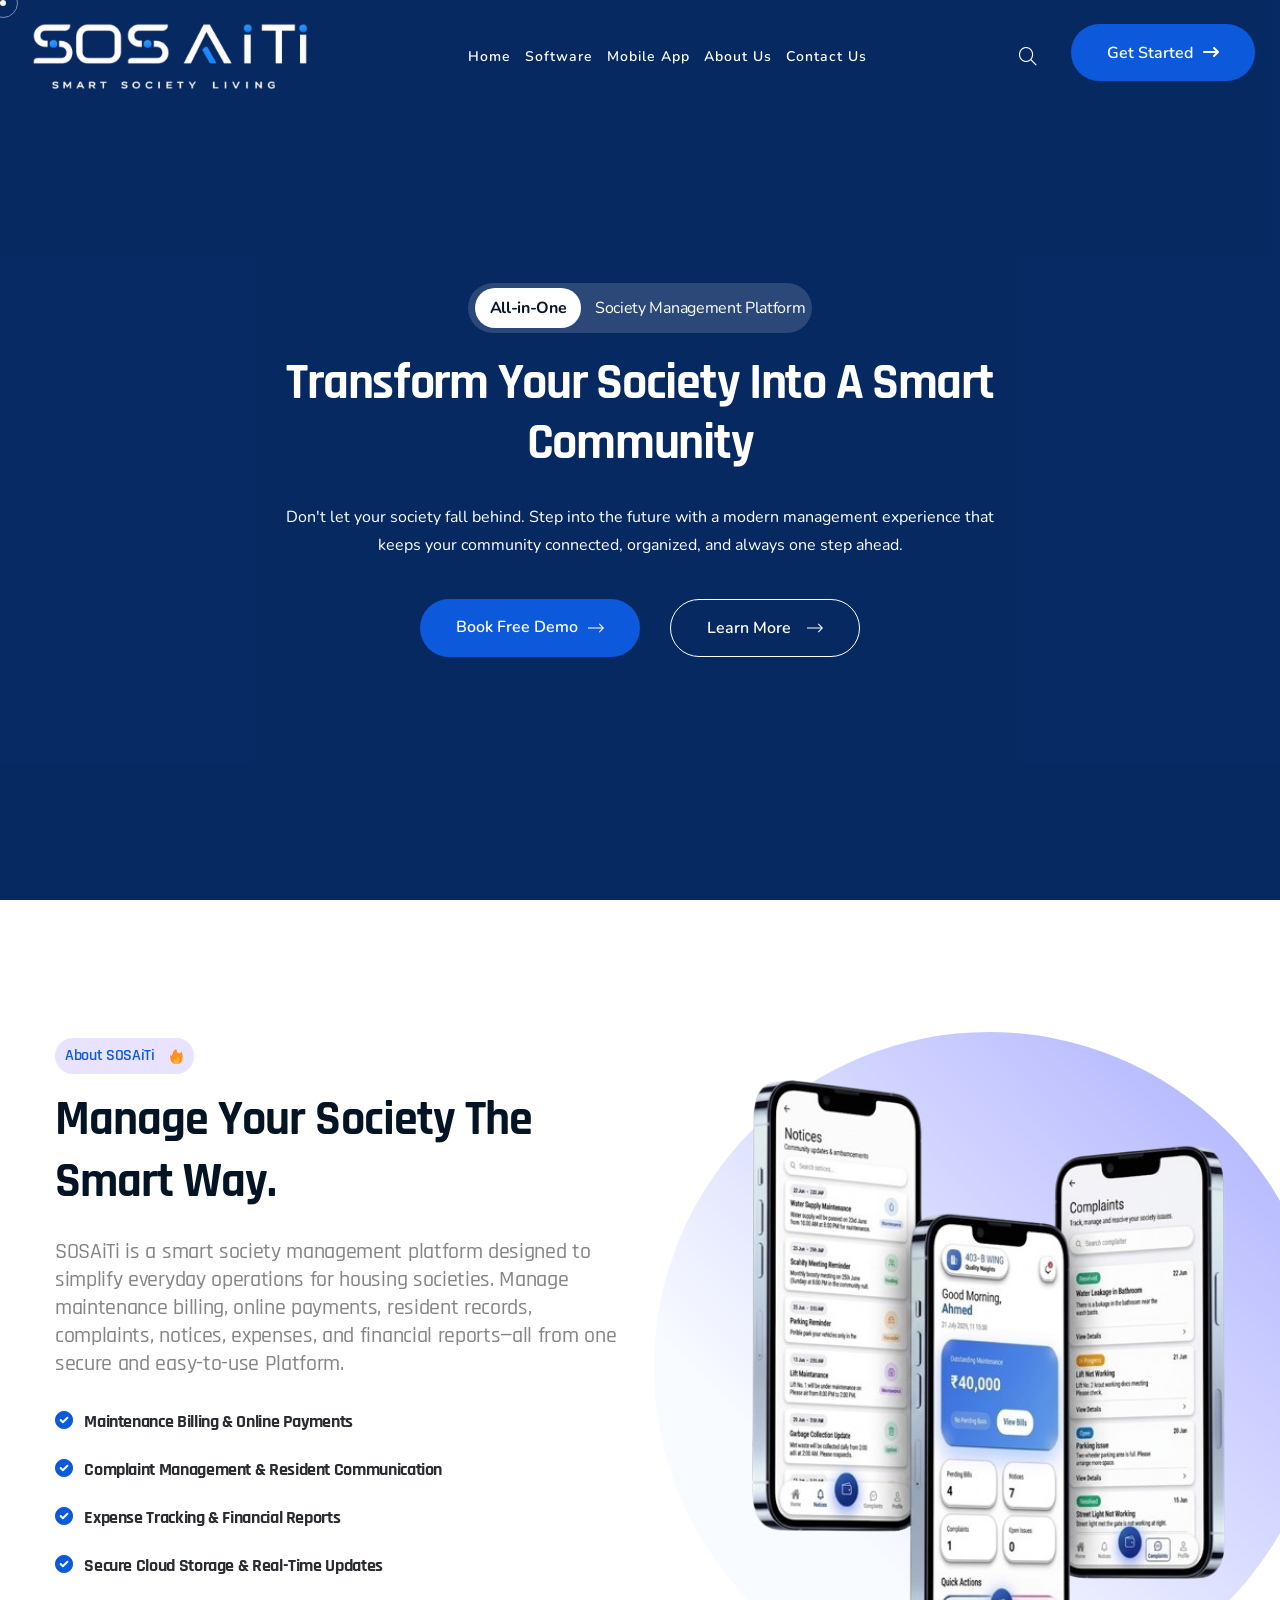
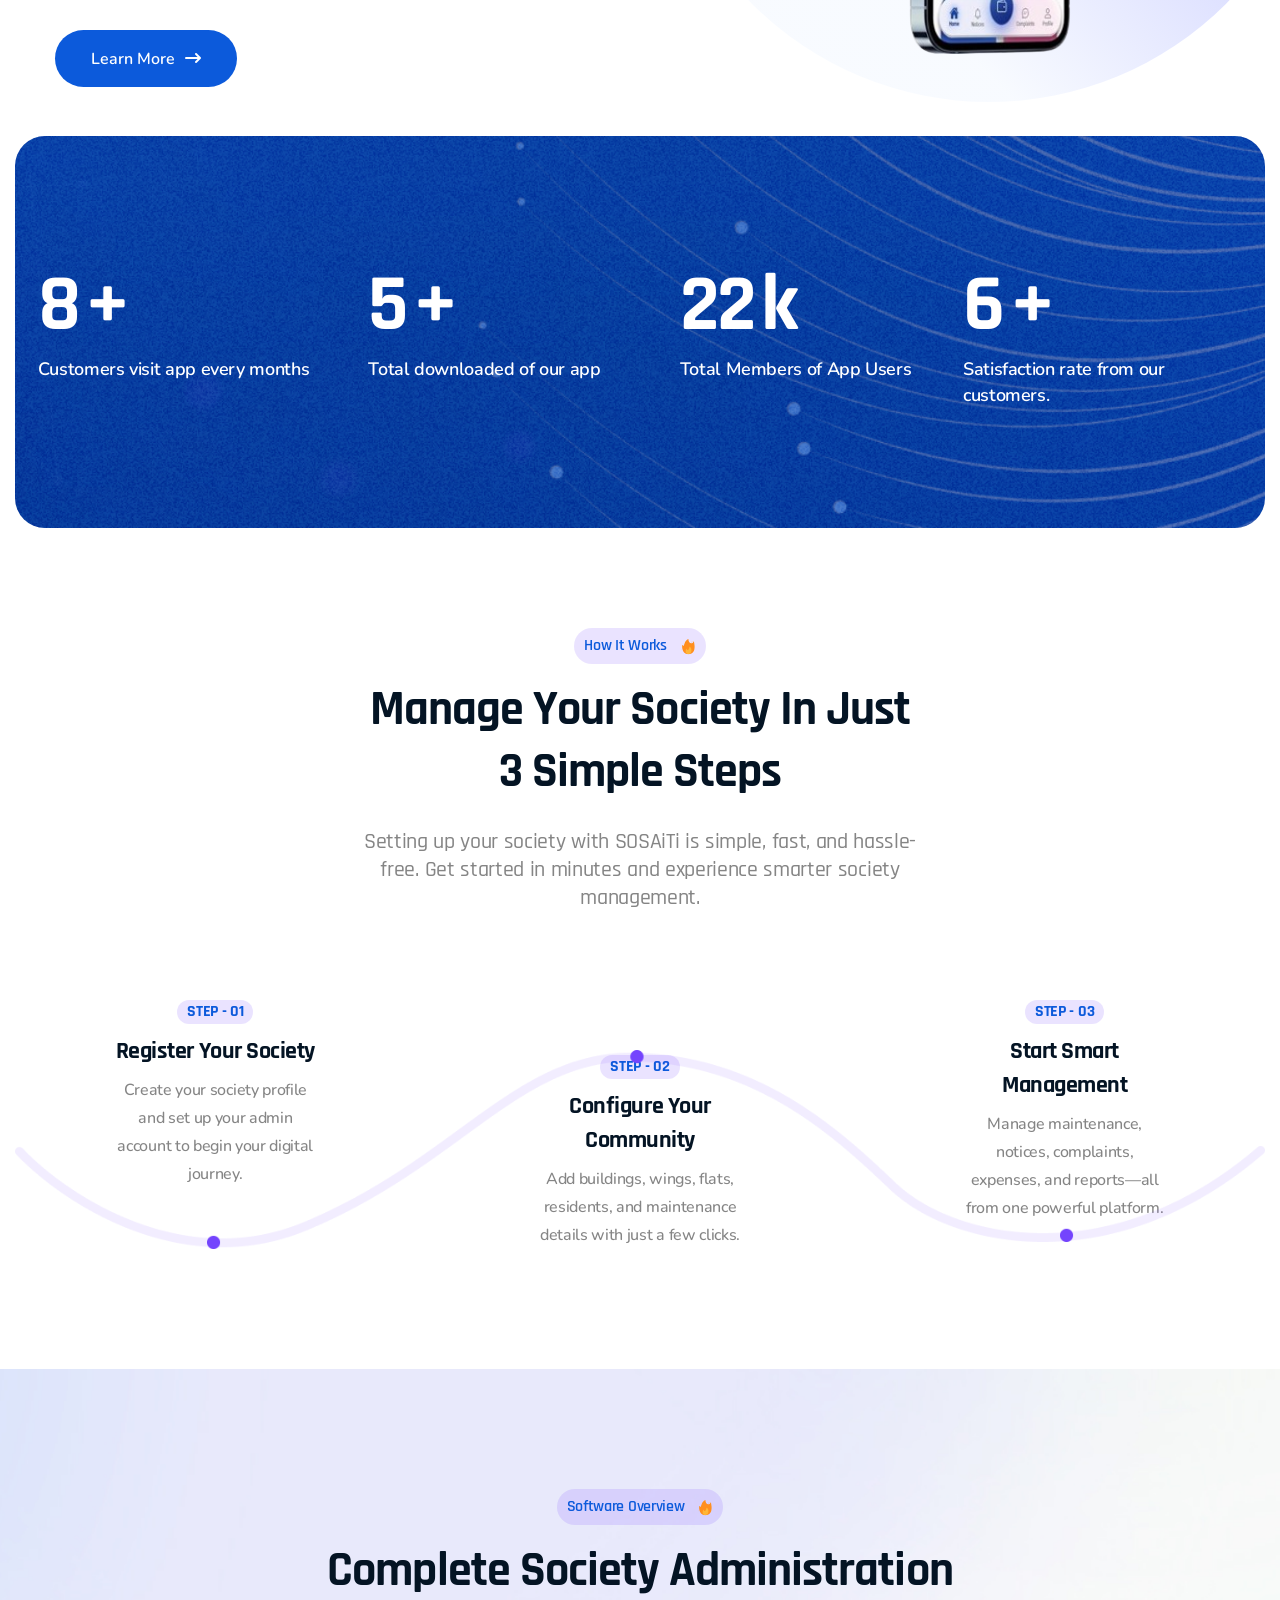
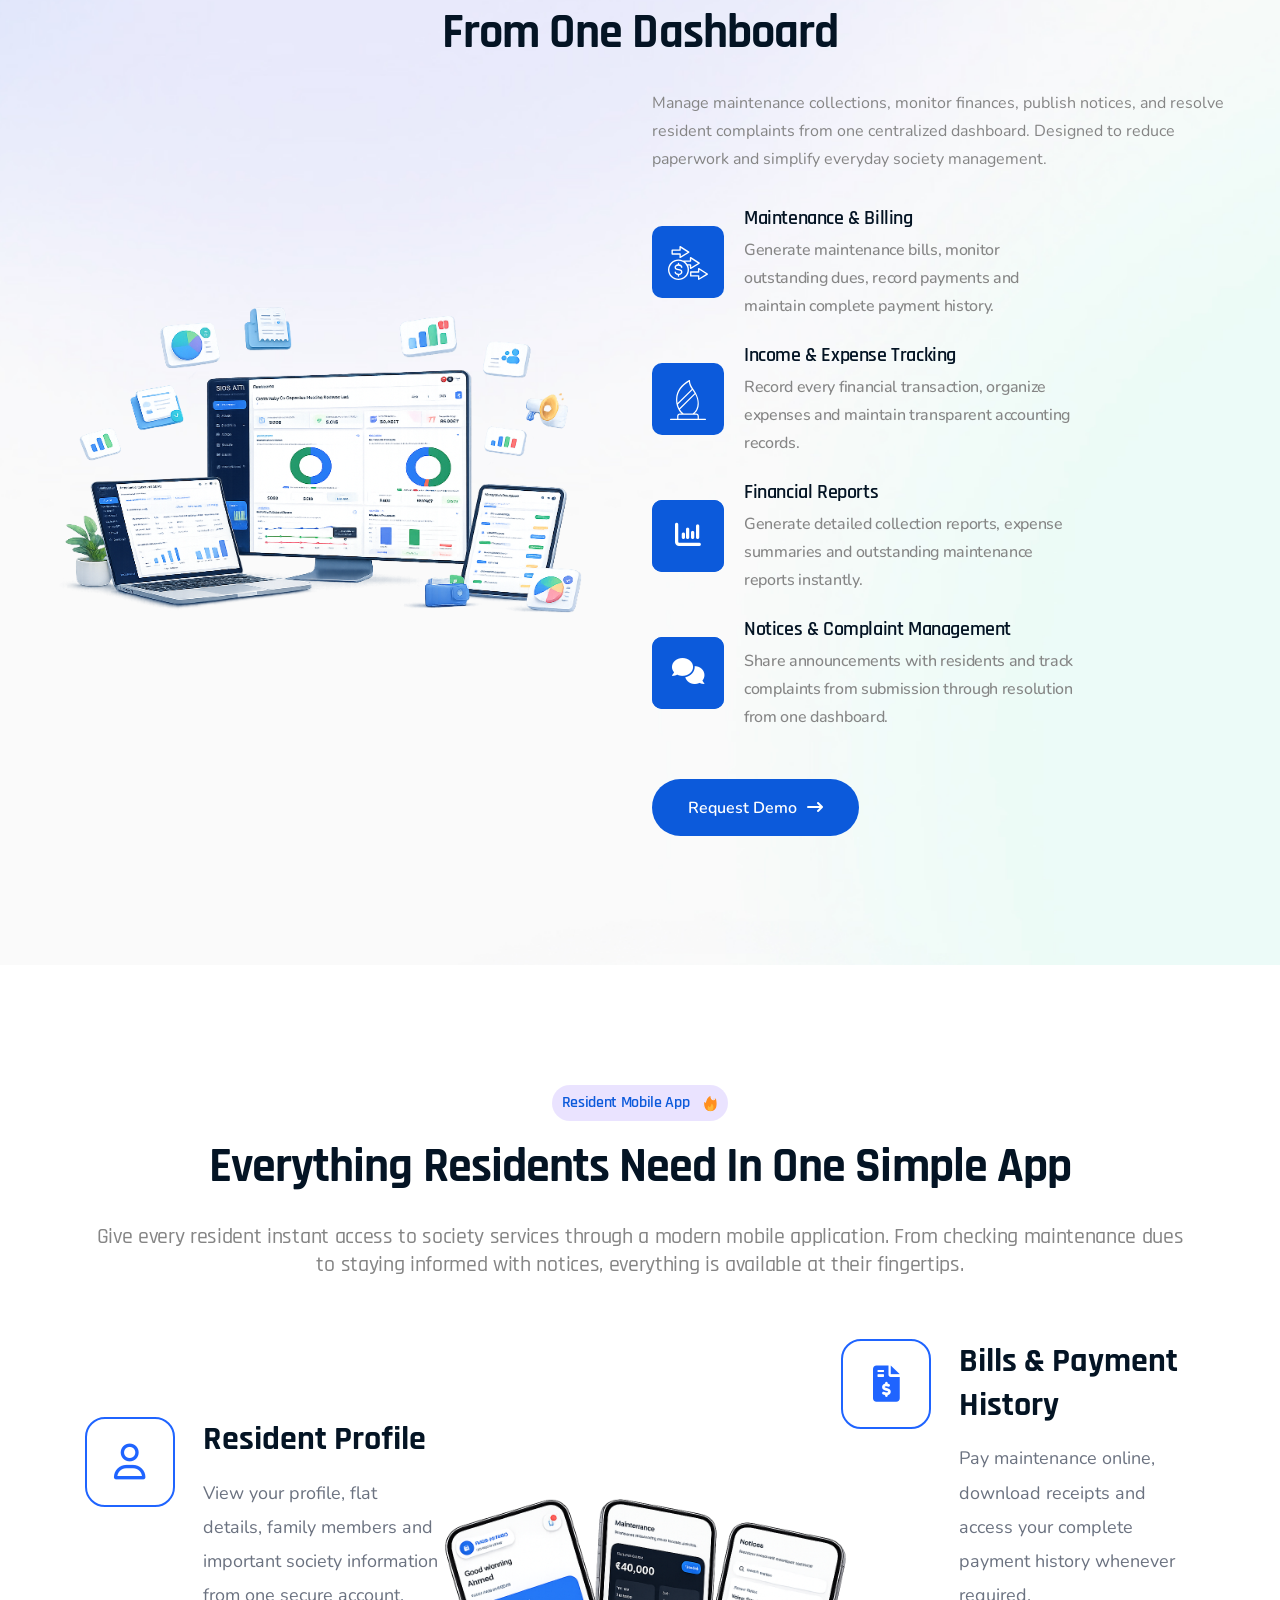
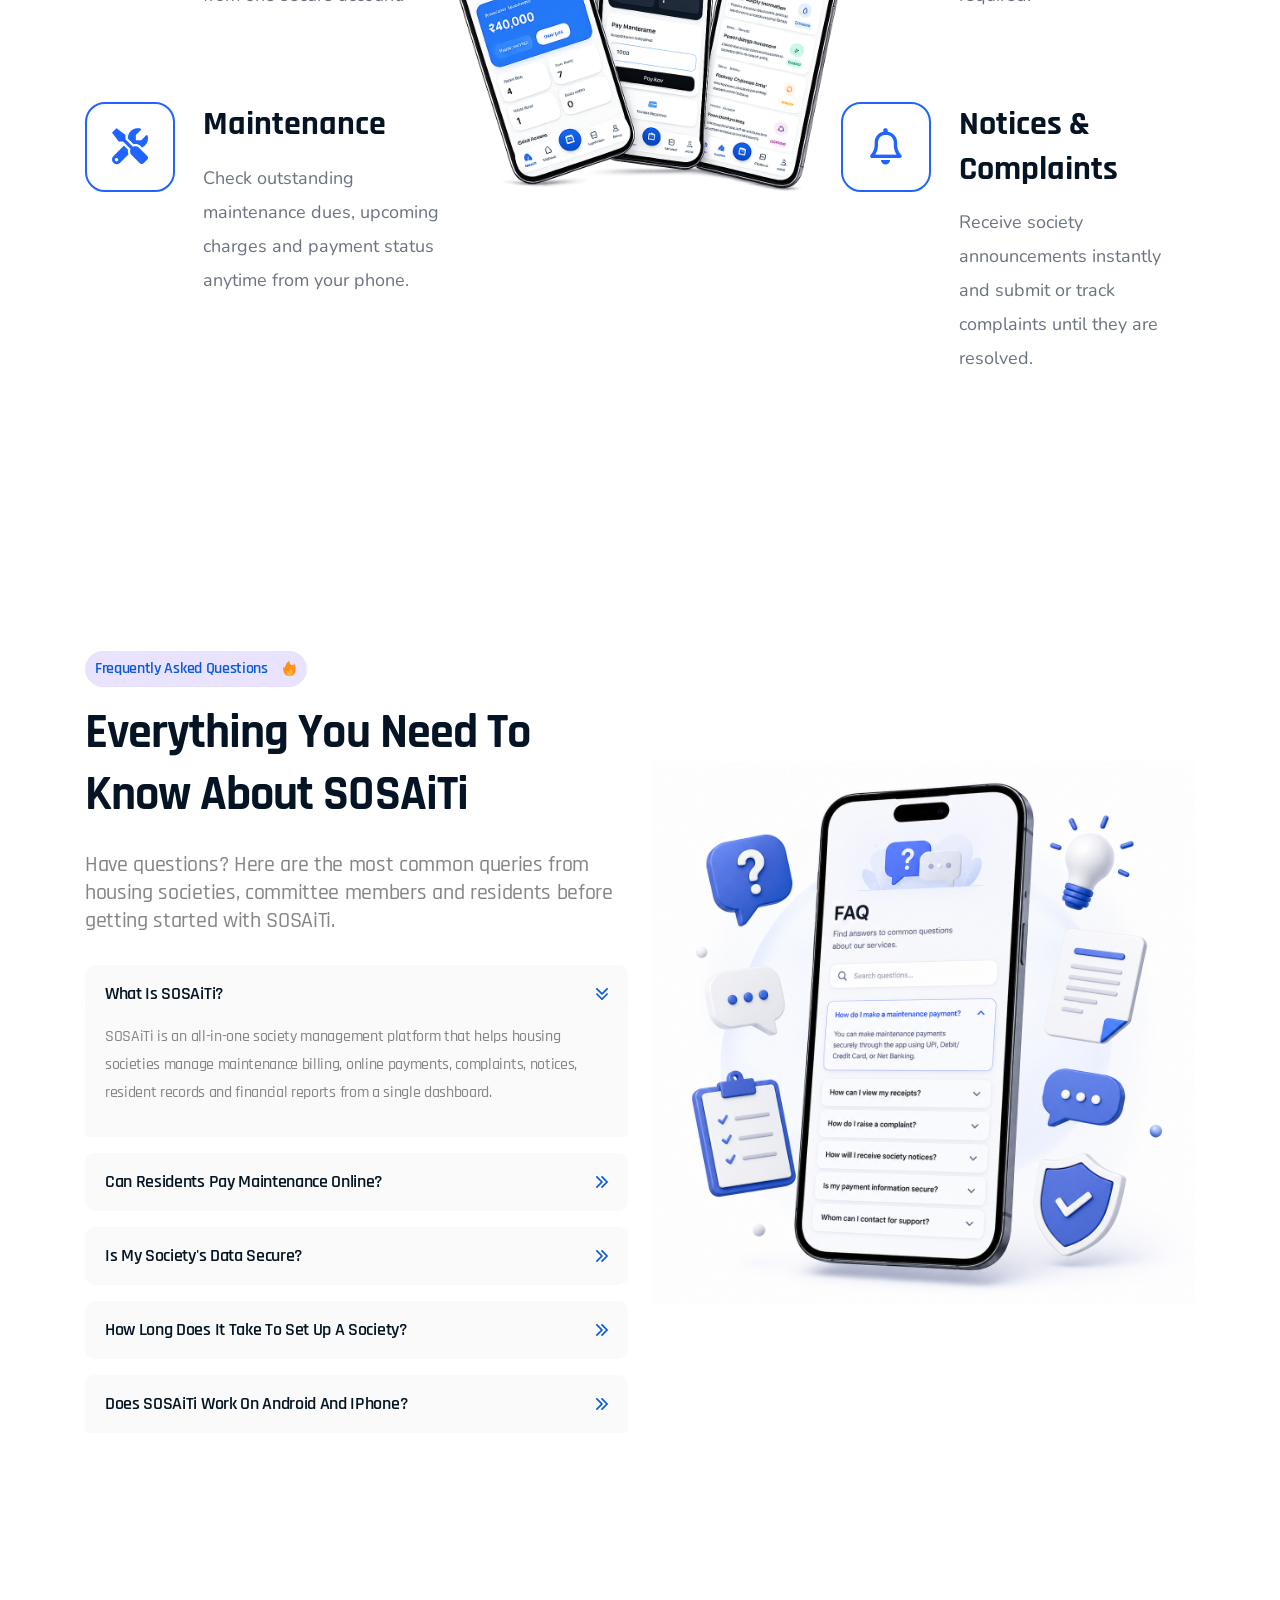
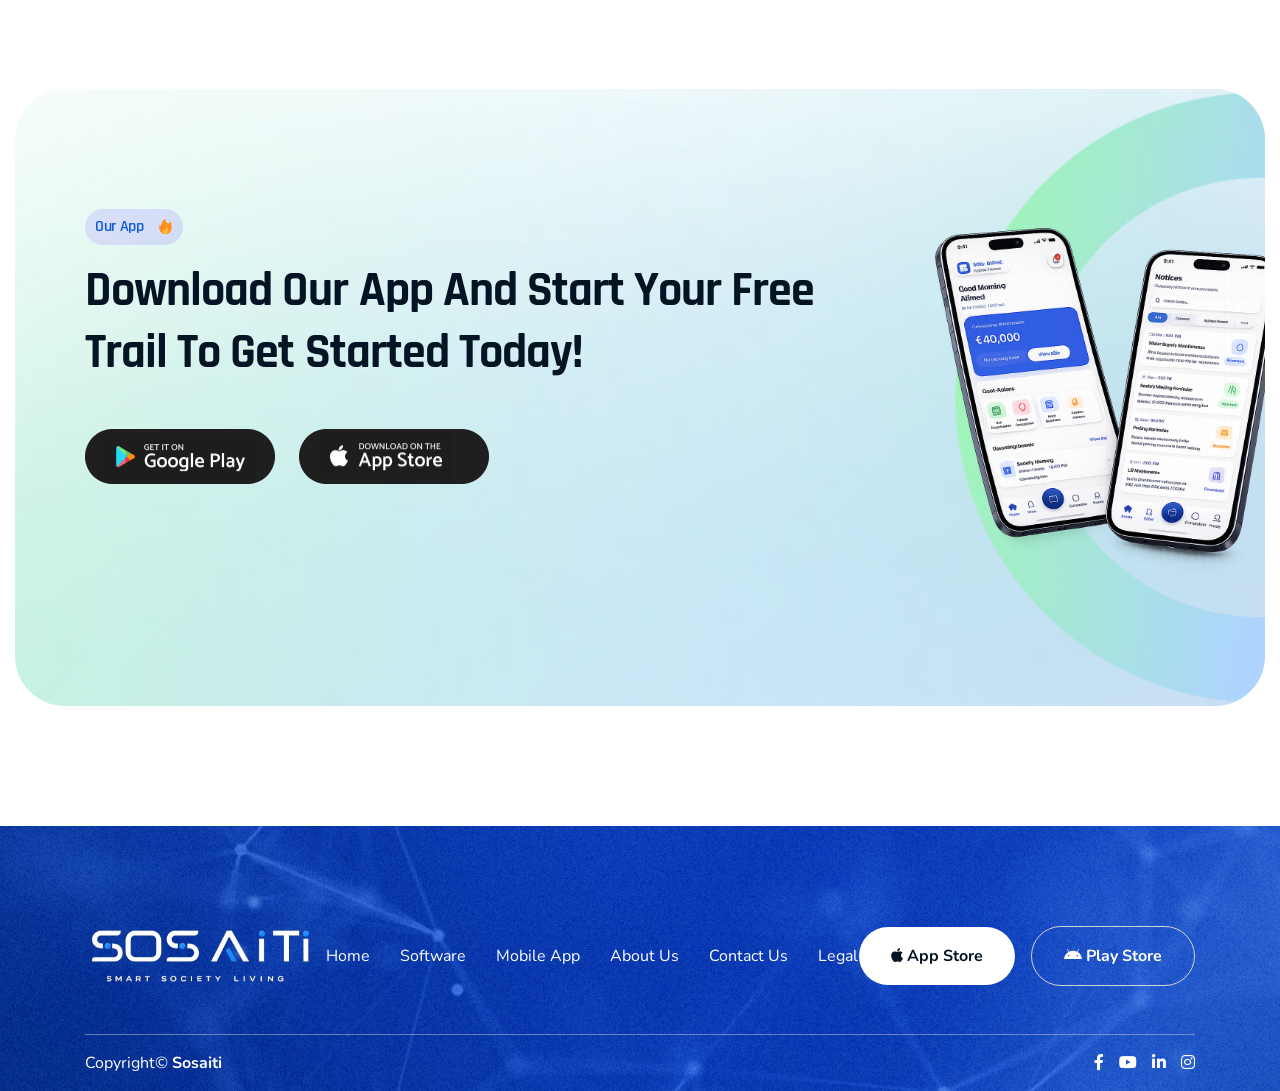
==== index.html @ 39566e62 "9" ====
<!DOCTYPE html>
<html lang="zxx">
<!--<< Header Area >>-->


<head>
    <!-- ========== Meta Tags ========== -->
    <meta charset="UTF-8">
    <meta http-equiv="X-UA-Compatible" content="IE=edge">
    <meta name="viewport" content="width=device-width, initial-scale=1">
    <meta name="author" content="scriptotheme">
    <meta name="description" content="Sosaiti- App Landing HTML Template">
    <!-- ======== Page title ============ -->
    <title>Sosaiti- App Landing HTML Template</title>
    <!--<< Favcion >>-->
    <link rel="shortcut icon" href="assets/images/favicon.png">
    <!--<< Bootstrap min.css >>-->
    <link rel="stylesheet" href="assets/css/bootstrap.min.css">
    <!--<< All Min Css >>-->
    <link rel="stylesheet" href="assets/css/all.min.css">
    <!--<< Animate.css >>-->
    <link rel="stylesheet" href="assets/css/animate.css">
    <!--<< Magnific popup.css >>-->
    <link rel="stylesheet" href="assets/css/magnific-popup.css">
    <!--<< MeanMenu.css >>-->
    <link rel="stylesheet" href="assets/css/meanmenu.css">
    <!--<< Swiper Bundle.css >>-->
    <link rel="stylesheet" href="assets/css/swiper-bundle.min.css">
    <!--<< NiceSelect.css >>-->
    <link rel="stylesheet" href="assets/css/nice-select.css">
    <!--<< Main.css >>-->
    <link rel="stylesheet" href="assets/css/main.css">
</head>

<body>

    <!-- Preloader Start -->
    <div id="preloader" class="preloader">
        <div class="animation-preloader">
            <div class="spinner">
            </div>
            <div class="txt-loading">
                <span data-text-preloader="S" class="letters-loading">
                    S
                </span>
                <span data-text-preloader="O" class="letters-loading">
                    O
                </span>
                <span data-text-preloader="S" class="letters-loading">
                    S
                </span>
                <span data-text-preloader="A" class="letters-loading">
                    A
                </span>
                <span data-text-preloader="i" class="letters-loading">
                    i
                </span>
                <span data-text-preloader="T" class="letters-loading">
                    T
                </span>
                <span data-text-preloader="i" class="letters-loading">
                    i
                </span>
            </div>
            <p class="text-center">SMART SOCIETY LIVING</p>
        </div>
        <div class="loader">
            <div class="row">
                <div class="col-3 loader-section section-left">
                    <div class="bg"></div>
                </div>
                <div class="col-3 loader-section section-left">
                    <div class="bg"></div>
                </div>
                <div class="col-3 loader-section section-right">
                    <div class="bg"></div>
                </div>
                <div class="col-3 loader-section section-right">
                    <div class="bg"></div>
                </div>
            </div>
        </div>
    </div>

    <!-- Mouse Cursor Start -->
    <div class="mouse-cursor cursor-outer"></div>
    <div class="mouse-cursor cursor-inner"></div>

    <!-- Back To Top Start -->
    <button id="back-top" class="back-to-top">
        <i class="fa-solid fa-chevron-up"></i>
    </button>

    <!-- Offcanvas Area Start -->
    <div class="fix-area">
        <div class="offcanvas__info">
            <div class="offcanvas__wrapper">
                <div class="offcanvas__content">
                    <div class="offcanvas__top mb-5 d-flex justify-content-between align-items-center">
                        <div class="offcanvas__logo">
                            <a href="index.html">
                                <img src="assets/images/logo/logo.svg" alt="logo-img">
                            </a>
                        </div>
                        <div class="offcanvas__close">
                            <button>
                                <i class="fas fa-times"></i>
                            </button>
                        </div>
                    </div>
                    <p class="text d-none d-xl-block">
                        Nullam dignissim, ante scelerisque the is euismod fermentum odio sem semper the is erat, a
                        feugiat leo urna eget eros. Duis Aenean a imperdiet risus.
                    </p>
                    <div class="mobile-menu fix mb-3"></div>
                    <div class="offcanvas__contact">
                        <h4>Contact Info</h4>
                        <ul>
                            <li class="d-flex align-items-center">
                                <div class="offcanvas__contact-icon">
                                    <i class="fal fa-map-marker-alt"></i>
                                </div>
                                <div class="offcanvas__contact-text">
                                    <a target="_blank" href="#">Shop No 20, Laxmi Complex, Plot No 1-2, Taloja Phase 1, Taloja Panchanand, Sec 05, Panvel, Maharashtra 410208
</a>
                                </div>
                            </li>
                            <li class="d-flex align-items-center">
                                <div class="offcanvas__contact-icon mr-15">
                                    <i class="fal fa-envelope"></i>
                                </div>
                                <div class="offcanvas__contact-text">
                                    <a href="mailto:sosaitiofficial@gmail.com"><span
                                            class="mailto:sosaitiofficial@gmail.com">sosaitiofficial@gmail.com</span></a>
                                </div>
                            </li>
                            <li class="d-flex align-items-center">
                                <div class="offcanvas__contact-icon mr-15">
                                    <i class="fal fa-clock"></i>
                                </div>
                                <div class="offcanvas__contact-text">
                                    <a target="_blank" href="#">Mod-friday, 09am -05pm</a>
                                </div>
                            </li>
                            <li class="d-flex align-items-center">
                                <div class="offcanvas__contact-icon mr-15">
                                    <i class="far fa-phone"></i>
                                </div>
                                <div class="offcanvas__contact-text">
                                    <a href="tel:+919372548045">+91 93725 48045</a>
                                </div>
                            </li>
                        </ul>
                        <div class="header-button mt-4">
                            <a href="contact.html" class="theme-btn text-center">
                                <span>Get A Quote<i class="fa-solid fa-arrow-right-long"></i></span>
                            </a>
                        </div>
                        <div class="social-icon d-flex align-items-center">
                            <a href="#"><i class="fab fa-facebook-f"></i></a>
                            <a href="#"><i class="fab fa-twitter"></i></a>
                            <a href="#"><i class="fab fa-youtube"></i></a>
                            <a href="#"><i class="fab fa-linkedin-in"></i></a>
                        </div>
                    </div>
                </div>
            </div>
        </div>
    </div>
    <div class="offcanvas__overlay"></div>

    <!-- Header Section Start -->
    <header class="header-section-2">
        <div id="header-sticky" class="header-2">
            <div class="container">
                <div class="mega-menu-wrapper">
                    <div class="header-main">
                        <div class="header-left">
                            <div class="logo">
                                <a href="index.html" class="header-logo">
                                    <img src="assets/images/logo/logo2.svg" alt="logo-img">
                                </a>
                            </div>
                        </div>
                        <div class="header-middle">
                            <div class="mean__menu-wrapper">
                                <div class="main-menu">
                                    <nav id="mobile-menu">
                                        <ul>
                                            <li>
                                                <a href="index.html">
                                                    Home
                                                </a>

                                            </li>

                                            <li>
                                                <a href="software.html">Software</a>
                                            </li>
                                            <li>
                                                <a href="mobile-app.html">Mobile App</a>
                                            </li>
                                            <li>
                                                <a href="about.html">About Us</a>
                                            </li>


                                            <li>
                                                <a href="contact.html">Contact Us</a>
                                            </li>
                                        
                                        </ul>
                                    </nav>
                                </div>
                            </div>
                        </div>
                        <div class="header-right d-flex justify-content-end align-items-center">
                            <a href="#0" class="search-trigger search-icon"><i class="fal fa-search"></i></a>

                            <div class="header-button ms-4">
                                <a href="contact.html" class="theme-btn">
                                    <span>
                                        Get Started
                                        <i class="fa-solid fa-arrow-right-long"></i>
                                    </span>
                                </a>
                            </div>
                            <div class="header__hamburger d-block d-xl-none my-auto">
                                <div class="sidebar__toggle">
                                    <i class="fas fa-bars"></i>
                                </div>
                            </div>
                        </div>
                    </div>
                </div>
            </div>
        </div>
    </header>

    <!-- Search Area Start -->
    <div class="search-wrap">
        <div class="search-inner">
            <i class="fas fa-times search-close" id="search-close"></i>
            <div class="search-cell">
                <form method="get">
                    <div class="search-field-holder">
                        <input type="search" class="main-search-input" placeholder="Search...">
                    </div>
                </form>
            </div>
        </div>
    </div>

    <!-- Intro Section S T A R T -->
    <section class="intro-section fix">
        <div class="intro-container-wrapper style2">

            <div class="intro-wrapper style2">

                <!-- Background Video -->
                <div class="hero-video">
                    <video autoplay muted loop playsinline preload="auto">
                        <source src="./assets/videos/hero-video.mp4" type="video/mp4">
                    </video>
                </div>

                <!-- Overlay -->
                <div class="hero-overlay"></div>

                <div class="container position-relative">

                    <div class="row justify-content-center">
                        <div class="col-xl-7">

                            <div class="intro-content">

                                <div class="intro-section-title">

                                    <div class="intro-subtitle wow fadeInUp" data-wow-delay=".4s">
                                        <span>All-in-One</span> Society Management Platform
                                    </div>

                                    <h1 class="intro-title wow fadeInUp" data-wow-delay=".2s">
                                         Transform Your Society into a Smart Community
                                    </h1>

                                    <p class="wow fadeInUp" data-wow-delay=".4s">
                                         Don't let your society fall behind. Step into the future with a modern
    management experience that keeps your community connected, organized,
    and always one step ahead.
                                    </p>

                                </div>

                                <div class="btn-wrapper style1 wow fadeInUp" data-wow-delay=".6s">

                                    <a class="theme-btn" href="contact.html">
                                        Book Free Demo
                                        <svg xmlns="http://www.w3.org/2000/svg" width="16" height="16"
                                            viewBox="0 0 16 16" fill="none">
                                            <path
                                                d="M11.6118 3.61182L10.8991 4.32454L14.0706 7.49603H0V8.50398H14.0706L10.8991 11.6754L11.6118 12.3882L16 7.99997L11.6118 3.61182Z"
                                                fill="white" />
                                        </svg>
                                    </a>

                                    <a class="theme-btn style3" href="about.html">
                                        Learn More
                                        <svg xmlns="http://www.w3.org/2000/svg" width="16" height="16"
                                            viewBox="0 0 16 16" fill="none">
                                            <path
                                                d="M11.6118 3.61182L10.8991 4.32454L14.0706 7.49603H0V8.50398H14.0706L10.8991 11.6754L11.6118 12.3882L16 7.99997L11.6118 3.61182Z"
                                                fill="white" />
                                        </svg>
                                    </a>

                                </div>

                            </div>

                        </div>
                    </div>

                </div>

            </div>
        </div>
    </section>

    <!-- Advantage Section S T A R T -->
    <section class="advantage-section fix" style="margin-top: 100px;">
    <div class="advantage-container-wrapper style1">
        <div class="container">
            <div class="advantage-wrapper style1 section-padding pt-0">
                <div class="container">
                    <div class="row gy-5 d-flex align-items-center">

                        <!-- Content -->
                        <div class="col-xl-6 col-lg-6 order-2 order-xl-1">
                            <div class="advantage-content" >

                                <div class="section-title wow fadeInUp" data-wow-delay=".2s">
                                    <div class="subtitle">
                                        About SOSAiTi
                                        <img src="assets/images/icon/fireIcon.svg" alt="icon">
                                    </div>

                                    <h2 class="title">
                                      Manage Your Society the Smart Way.
                                    </h2>

                                    <p class="section-desc">
                                        SOSAiTi is a smart society management platform designed to
                                        simplify everyday operations for housing societies. Manage
                                        maintenance billing, online payments, resident records,
                                        complaints, notices, expenses, and financial reports—all
                                        from one secure and easy-to-use Platform.
                                    </p>
                                </div>

                                <div class="checklist-wrapper style1 wow fadeInUp" data-wow-delay=".4s">
                                    <ul class="checklist style1">

                                        <li>
                                            <i class="fa-solid fa-circle-check"></i>
                                            Maintenance Billing & Online Payments
                                        </li>

                                        <li>
                                            <i class="fa-solid fa-circle-check"></i>
                                            Complaint Management & Resident Communication
                                        </li>

                                        <li>
                                            <i class="fa-solid fa-circle-check"></i>
                                            Expense Tracking & Financial Reports
                                        </li>

                                        <li>
                                            <i class="fa-solid fa-circle-check"></i>
                                            Secure Cloud Storage & Real-Time Updates
                                        </li>

                                    </ul>
                                </div>

                                <a class="theme-btn wow fadeInUp" data-wow-delay=".6s" href="about.html">
                                    Learn More
                                    <i class="fa-solid fa-arrow-right-long"></i>
                                </a>

                            </div>
                        </div>

                        <!-- Image -->
                        <div class="col-xl-6 col-lg-6 order-1 order-xl-2 wow fadeInUp" data-wow-delay=".3s">
                            <div class="advantage-images">
                                <img src="assets/images/advantage/advantageThumb1_2.png"
                                    alt="SOSAiTi Society Management Dashboard">
                            </div>
                        </div>

                    </div>
                </div>
            </div>
        </div>
    </div>
</section>

     <div class="counter-section fix">
        <div class="counter-container-wrapper style1">
            <div class="container">
                <div class="counter-wrapper style1 section-padding"
                    data-bg-src="assets/images/shape/counterShape1_1.png">
                    <div class="shape"></div>
                    <div class="container">
                        <div class="row gy-5">
                            <div class="col-xl-3 col-md-6 d-flex justify-content-center">
                                <div class="counter-box style1 wow fadeInUp" data-wow-delay=".2s">
                                    <div class="counter">
                                        <span class="counter-number">56</span> <span class="plus">+</span>
                                    </div>
                                    <p class="text">Customers visit app every months</p>
                                </div>
                            </div>
                            <div class="col-xl-3 col-md-6 d-flex justify-content-center">
                                <div class="counter-box style1 wow fadeInUp" data-wow-delay=".4s">
                                    <div class="counter">
                                        <span class="counter-number">32</span> <span class="plus">+</span>
                                    </div>
                                    <p class="text">Total downloaded of our app</p>
                                </div>
                            </div>
                            <div class="col-xl-3 col-md-6 d-flex justify-content-center">
                                <div class="counter-box style1 wow fadeInUp" data-wow-delay=".6s">
                                    <div class="counter">
                                        <span class="counter-number">156</span> <span class="plus">k</span>
                                    </div>
                                    <p class="text">Total Members of App Users</p>
                                </div>
                            </div>
                            <div class="col-xl-3 col-md-6 d-flex justify-content-center">
                                <div class="counter-box style1 wow fadeInUp" data-wow-delay=".8s">
                                    <div class="counter">
                                        <span class="counter-number">42</span> <span class="plus">+</span>
                                    </div>
                                    <p class="text">Satisfaction rate from our customers.</p>
                                </div>
                            </div>
                        </div>
                    </div>
                </div>
            </div>
        </div>
    </div>

     <section class="work-process-section section-padding fix pt-0" style="margin-top: 100px;">
    <div class="work-process-container-wrapper style1">
        <div class="container">

            <div class="section-title text-center mxw-565 mx-auto">
                <div class="subtitle wow fadeInUp" data-wow-delay=".2s">
                    How It Works
                    <img src="assets/images/icon/fireIcon.svg" alt="icon">
                </div>

                <h2 class="title wow fadeInUp" data-wow-delay=".4s">
                    Manage Your Society in Just 3 Simple Steps
                </h2>

                <p class="section-desc wow fadeInUp" data-wow-delay=".6s">
                    Setting up your society with SOSAiTi is simple, fast, and hassle-free.
                    Get started in minutes and experience smarter society management.
                </p>
            </div>

            <div class="work-process-wrapper style1">
                <div class="shape">
                    <img src="assets/images/shape/workProcessShape1_1.png" alt="shape">
                </div>

                <div class="row">

                    <!-- STEP 1 -->
                    <div class="col-xl-4">
                        <div class="work-process-box style1 wow fadeInUp" data-wow-delay=".2s">
                            <div class="step">STEP - 01</div>

                            <div class="title">
                                Register Your Society
                            </div>

                            <div class="text">
                                Create your society profile and set up your admin account to begin your digital journey.
                            </div>
                        </div>
                    </div>

                    <!-- STEP 2 -->
                    <div class="col-xl-4">
                        <div class="work-process-box style1 child2 wow fadeInUp" data-wow-delay=".4s">
                            <div class="step">STEP - 02</div>

                            <div class="title">
                                Configure Your Community
                            </div>

                            <div class="text">
                                Add buildings, wings, flats, residents, and maintenance details with just a few clicks.
                            </div>
                        </div>
                    </div>

                    <!-- STEP 3 -->
                    <div class="col-xl-4">
                        <div class="work-process-box style1 wow fadeInUp" data-wow-delay=".6s">
                            <div class="step">STEP - 03</div>

                            <div class="title">
                                Start Smart Management
                            </div>

                            <div class="text">
                                Manage maintenance, notices, complaints, expenses, and reports—all from one powerful platform.
                            </div>
                        </div>
                    </div>

                </div>
            </div>

        </div>
    </div>
</section>

 

  <section class="about-section bg-cover" style="background-image: url('assets/images/about/about-bg.jpg');">
    <div class="about-container-wrapper style2">
        <div class="container">
            <div class="about-wrapper style2 section-padding fix">

                <div class="container">

                    <div class="section-title text-center mxw-685 mx-auto">
                        <div class="subtitle wow fadeInUp" data-wow-delay=".2s">
                            Software Overview
                            <img src="assets/images/icon/fireIcon.svg" alt="icon">
                        </div>

                        <h2 class="title wow fadeInUp" data-wow-delay=".4s">
                            Complete Society Administration <br>
                            From One Dashboard
                        </h2>
                    </div>

                    <div class="row gy-5 gx-60 d-flex align-items-center">

                        <!-- Left Image -->
                        <div class="col-xl-6 col-lg-6">

                            <div class="about-thumb">
                                <img class="img-custom-anim-left wow fadeInUp"
                                    data-wow-delay=".4s"
                                    src="assets/images/dashboard/dashboard-mockup.png"
                                    alt="Society Management Dashboard">
                            </div>

                        </div>

                        <!-- Right Content -->
                        <div class="col-xl-6 col-lg-6">

                            <div class="about-content">

                                <p class="about-text wow fadeInUp">
                                    Manage maintenance collections, monitor finances, publish notices,
                                    and resolve resident complaints from one centralized dashboard.
                                    Designed to reduce paperwork and simplify everyday society management.
                                </p>

                                <div class="fancy-box style3 mb-20 wow fadeInUp" data-wow-delay=".2s">

                                    <div class="icon">
                                        <img src="assets/images/icon/wcuIcon2_1.svg" alt="icon">
                                    </div>

                                    <div class="content">
                                        <h4>Maintenance & Billing</h4>

                                        <p class="text">
                                            Generate maintenance bills, monitor outstanding dues,
                                            record payments and maintain complete payment history.
                                        </p>
                                    </div>

                                </div>

                                <div class="fancy-box style3 mb-20 wow fadeInUp" data-wow-delay=".3s">

                                    <div class="icon">
                                        <img src="assets/images/icon/wcuIcon2_2.svg" alt="icon">
                                    </div>

                                    <div class="content">
                                        <h4>Income & Expense Tracking</h4>

                                        <p class="text">
                                            Record every financial transaction, organize expenses
                                            and maintain transparent accounting records.
                                        </p>
                                    </div>

                                </div>

                                <div class="fancy-box style3 mb-20 wow fadeInUp" data-wow-delay=".4s">

                                    <div class="icon">
                                        <!-- <img src="assets/images/icon/wcuIcon2_3.svg" alt="icon"> -->
                                         <div class="icon" style="color: #fff; font-size: 26px;">
                                            <i class="fa-solid fa-chart-column"></i>
                                        </div>
                                    </div>

                                    <div class="content">
                                        <h4>Financial Reports</h4>

                                        <p class="text">
                                            Generate detailed collection reports, expense summaries
                                            and outstanding maintenance reports instantly.
                                        </p>
                                    </div>

                                </div>

                                <div class="fancy-box style3 wow fadeInUp" data-wow-delay=".5s">

                                    <div class="icon">
                                        <div class="icon" style="color: #fff; font-size: 26px;">
                                            <i class="fa-solid fa-comments"></i>
                                        </div>
                                    </div>

                                    <div class="content">
                                        <h4>Notices & Complaint Management</h4>

                                        <p class="text">
                                            Share announcements with residents and track complaints
                                            from submission through resolution from one dashboard.
                                        </p>
                                    </div>

                                </div>

                                <a href="contact.html"
                                    class="theme-btn mt-5 wow fadeInUp"
                                    data-wow-delay=".6s">

                                    <span>
                                        Request Demo
                                        <i class="fa-solid fa-arrow-right-long"></i>
                                    </span>

                                </a>

                            </div>

                        </div>

                    </div>

                </div>

            </div>
        </div>
    </div>
</section>


    <!-- Wcu Section S T A R T -->
    <section class="resident-app-section section-padding fix">
    <div class="container">

        <div class="section-title text-center mxw-700 mx-auto mb-60">
            <div class="subtitle wow fadeInUp" data-wow-delay=".2s">
                Resident Mobile App
                <img src="assets/images/icon/fireIcon.svg" alt="icon">
            </div>

            <h2 class="title wow fadeInUp" data-wow-delay=".4s">
                Everything Residents Need In One Simple App
            </h2>

            <p class="section-desc wow fadeInUp" data-wow-delay=".5s">
                Give every resident instant access to society services through a modern mobile application. From checking maintenance dues to staying informed with notices, everything is available at their fingertips.
            </p>
        </div>

        <div class="row align-items-center gy-5">

            <!-- Left Features -->
            <div class="col-xl-4 col-lg-4">

                <div class="resident-feature-item wow fadeInLeft" data-wow-delay=".2s">

                    <div class="icon">
                        <i class="fa-regular fa-user"></i>
                    </div>

                    <div class="content">
                        <h3>Resident Profile</h3>

                        <p>
                            View your profile, flat details, family members and important society information from one secure account.
                        </p>
                    </div>

                </div>

                <div class="resident-feature-item wow fadeInLeft" data-wow-delay=".4s">

                    <div class="icon">
                        <i class="fa-solid fa-screwdriver-wrench"></i>
                    </div>

                    <div class="content">
                        <h3>Maintenance</h3>

                        <p>
                            Check outstanding maintenance dues, upcoming charges and payment status anytime from your phone.
                        </p>
                    </div>

                </div>

            </div>

            <!-- Center Image -->
            <div class="col-xl-4 col-lg-4">

                <div class="resident-app-image wow fadeInUp" data-wow-delay=".3s">

                    <img src="assets/images/wcu/wcu_thumb_1.png"
                        alt="SOSAiTi Resident App">

                </div>

            </div>

            <!-- Right Features -->
            <div class="col-xl-4 col-lg-4">

                <div class="resident-feature-item wow fadeInRight" data-wow-delay=".2s">

                    <div class="icon">
                        <i class="fa-solid fa-file-invoice-dollar"></i>
                    </div>

                    <div class="content">
                        <h3>Bills & Payment History</h3>

                        <p>
                            Pay maintenance online, download receipts and access your complete payment history whenever required.
                        </p>
                    </div>

                </div>

                <div class="resident-feature-item wow fadeInRight" data-wow-delay=".4s">

                    <div class="icon">
                        <i class="fa-regular fa-bell"></i>
                    </div>

                    <div class="content">
                        <h3>Notices & Complaints</h3>

                        <p>
                            Receive society announcements instantly and submit or track complaints until they are resolved.
                        </p>
                    </div>

                </div>

            </div>

        </div>

    </div>
</section>


    <!-- Faq Section S T A R T -->
    <section class="faq-section section-padding fix">
        <div class="container">
            <div class="faq-wrapper style1">

                <div class="row gy-5 align-items-center">

                    <!-- Image -->
                    <div class="col-lg-6 order-1 order-lg-2">

                        <div class="faq-thumb-1 text-center wow fadeInUp" data-wow-delay=".3s">

                            <img src="assets/images/faq/faq-1.png" alt="SOSAiTi FAQ" class="img-fluid">

                        </div>

                    </div>

                    <!-- FAQ Content -->
                    <div class="col-lg-6 order-2 order-lg-1">

                        <div class="faq-content style1">

                            <div class="section-title">

                                <div class="subtitle wow fadeInUp" data-wow-delay=".2s">
                                    Frequently Asked Questions
                                    <img src="assets/images/icon/fireIcon.svg" alt="icon">
                                </div>

                                <h2 class="title wow fadeInUp" data-wow-delay=".4s">
                                    Everything You Need To Know About SOSAiTi
                                </h2>

                                <p class="section-desc wow fadeInUp" data-wow-delay=".6s">
                                    Have questions? Here are the most common queries from housing societies,
                                    committee members and residents before getting started with SOSAiTi.
                                </p>

                            </div>

                            <div class="faq-accordion">

                                <div class="accordion" id="accordion">

                                    <!-- FAQ 1 -->
                                    <div class="accordion-item mb-3 wow fadeInUp" data-wow-delay=".3s">

                                        <h5 class="accordion-header">

                                            <button class="accordion-button" type="button" data-bs-toggle="collapse"
                                                data-bs-target="#faq1" aria-expanded="true" aria-controls="faq1">

                                                What is SOSAiTi?

                                            </button>

                                        </h5>

                                        <div id="faq1" class="accordion-collapse collapse show"
                                            data-bs-parent="#accordion">

                                            <div class="accordion-body">

                                                SOSAiTi is an all-in-one society management platform that helps
                                                housing societies manage maintenance billing, online payments,
                                                complaints, notices, resident records and financial reports from
                                                a single dashboard.

                                            </div>

                                        </div>

                                    </div>

                                    <!-- FAQ 2 -->
                                    <div class="accordion-item mb-3 wow fadeInUp" data-wow-delay=".5s">

                                        <h5 class="accordion-header">

                                            <button class="accordion-button collapsed" type="button"
                                                data-bs-toggle="collapse" data-bs-target="#faq2" aria-expanded="false"
                                                aria-controls="faq2">

                                                Can residents pay maintenance online?

                                            </button>

                                        </h5>

                                        <div id="faq2" class="accordion-collapse collapse" data-bs-parent="#accordion">

                                            <div class="accordion-body">

                                                Yes. Residents can pay maintenance securely through integrated
                                                online payment gateways, and digital payment receipts are generated
                                                automatically.

                                            </div>

                                        </div>

                                    </div>

                                    <!-- FAQ 3 -->
                                    <div class="accordion-item mb-3 wow fadeInUp" data-wow-delay=".7s">

                                        <h5 class="accordion-header">

                                            <button class="accordion-button collapsed" type="button"
                                                data-bs-toggle="collapse" data-bs-target="#faq3" aria-expanded="false"
                                                aria-controls="faq3">

                                                Is my society's data secure?

                                            </button>

                                        </h5>

                                        <div id="faq3" class="accordion-collapse collapse" data-bs-parent="#accordion">

                                            <div class="accordion-body">

                                                Absolutely. Your society data is stored securely with modern
                                                security practices, ensuring that only authorized users have access.

                                            </div>

                                        </div>

                                    </div>

                                    <!-- FAQ 4 -->
                                    <div class="accordion-item mb-3 wow fadeInUp" data-wow-delay=".9s">

                                        <h5 class="accordion-header">

                                            <button class="accordion-button collapsed" type="button"
                                                data-bs-toggle="collapse" data-bs-target="#faq4" aria-expanded="false"
                                                aria-controls="faq4">

                                                How long does it take to set up a society?

                                            </button>

                                        </h5>

                                        <div id="faq4" class="accordion-collapse collapse" data-bs-parent="#accordion">

                                            <div class="accordion-body">

                                                Most societies can be set up quickly. Our team helps you add
                                                buildings, wings, flats and residents to get started smoothly.

                                            </div>

                                        </div>

                                    </div>

                                    <!-- FAQ 5 -->
                                    <div class="accordion-item mb-3 wow fadeInUp" data-wow-delay="1.1s">

                                        <h5 class="accordion-header">

                                            <button class="accordion-button collapsed" type="button"
                                                data-bs-toggle="collapse" data-bs-target="#faq5" aria-expanded="false"
                                                aria-controls="faq5">

                                                Does SOSAiTi work on Android and iPhone?

                                            </button>

                                        </h5>

                                        <div id="faq5" class="accordion-collapse collapse" data-bs-parent="#accordion">

                                            <div class="accordion-body">

                                                Yes. SOSAiTi is designed to work across Android, iPhone and the web,
                                                so both administrators and residents can access it conveniently.

                                            </div>

                                        </div>

                                    </div>

                                </div>

                            </div>

                        </div>

                    </div>

                </div>

            </div>
        </div>
    </section>


    <!-- Cta Section S T A R T -->
    <section class="cta-section section-padding">
        <div class="cta-container-wrapper style1">
            <div class="container">
                <div class="cta-wrapper style1  section-padding fix bg-cover"
                    style="background-image: url('assets/images/cta-bg.jpg');">
                    <div class="container">
                        <div class="row gy-5">
                            <div class="col-xl-8 order-2 order-xl-1">
                                <div class="cta-content">
                                    <div class="section-title">
                                        <div class="subtitle wow fadeInUp" data-wow-delay=".2s">
                                            Our App <img src="assets/images/icon/fireIcon.svg" alt="icon">
                                        </div>
                                        <h2 class="title wow fadeInUp" data-wow-delay=".4s">Download our app
                                            and start your free trail to get
                                            started today!</h2>
                                    </div>
                                    <a class="playstore" href="https://play.google.com/store"><img
                                            src="assets/images/cta/ctaplayStore1_1.png" alt="img"></a>
                                    <a href="https://www.apple.com/store"><img
                                            src="assets/images/cta/ctaAppleStore1_1.png" alt="img"></a>
                                </div>
                            </div>
                            <div class="col-xl-4 order-1 order-xl-2">
                                <div class="cta-thumb wow fadeInUp" data-wow-delay=".2s">
                                    <img src="assets/images/cta/cta1.png" alt="thumb" width="160%"
                                        style="border-radius: 18px;">
                                </div>
                            </div>
                        </div>
                    </div>
                </div>
            </div>
        </div>
    </section>

    <!-- Footer Section    S T A R T -->
    <footer class="footer-section fix position-relative bg-cover"
        style="background-image: url('assets/images/footer-bg-2.jpg');">
        <div class="container">
            <div class="footer-wrapper-new-3">
                <div class="footer-wrap-area">
                    <a href="index.html" class="footer-logo wow fadeInUp" data-wow-delay=".3s">
                        <img src="assets/images/logo/white-logo.svg" alt="img">
                    </a>
                    <ul class="footer-list wow fadeInUp" data-wow-delay=".5s">
                        <li>
                            <a href="index.html">Home</a>
                        </li>
                        <li>
                            <a href="software.html">Software</a>
                        </li>
                        <li>
                            <a href="mobile-app.html">Mobile App</a>
                        </li>
                        <li>
                            <a href="about.html">About Us</a>
                        </li>
                        </li>
                        <li>
                            <a href="contact.html">Contact Us</a>
                        </li>
                        <li>
                            <a href="legal.html">Legal</a>
                        </li>
                    </ul>
                    <div class="store-links wow fadeInUp" data-wow-delay=".7s">
                        <div class="apple">
                            <a href="#"><i class="fa-brands fa-apple"></i> App Store</a>
                        </div>
                        <div class="play">
                            <a href="#"><i class="fa-brands fa-android"></i> Play Store</a>
                        </div>
                    </div>
                </div>

            </div>
            <div class="gt-footer-bottom-wrapper2">
                <p class="wow fadeInUp" data-wow-delay=".3s">Copyright© <b>Sosaiti</b></p>
                <ul class="social-links wow fadeInUp" data-wow-delay=".5s">
                    <li> <a href="#"><i class="fa-brands fa-facebook-f"></i></a> </li>
                    <li> <a href="https://www.youtube.com/channel/UCQgSVvNt__u80H8s5AWmwgA"><i class="fa-brands fa-youtube"></i></a> </li>
                    <li> <a href="#"><i class="fa-brands fa-linkedin-in"></i></a> </li>
                    <li> <a href="https://www.instagram.com/sosaiti.official/"><i
                                class="fa-brands fa-instagram"></i></a> </li>
                </ul>
            </div>
        </div>
    </footer>

    <!--<< All JS Plugins >>-->
    <script src="assets/js/jquery-3.7.1.min.js"></script>
    <!--<< Bootstrap Js >>-->
    <script src="assets/js/bootstrap.bundle.min.js"></script>
    <!--<< Waypoints Js >>-->
    <script src="assets/js/jquery.waypoints.js"></script>
    <!--<< Counterup Js >>-->
    <script src="assets/js/jquery.counterup.min.js"></script>
    <!--<< Viewport Js >>-->
    <script src="assets/js/viewport.jquery.js"></script>
    <!--<< Tilt Js >>-->
    <script src="assets/js/tilt.min.js"></script>
    <!--<< Swiper Slider Js >>-->
    <script src="assets/js/swiper-bundle.min.js"></script>
    <!--<< MeanMenu Js >>-->
    <script src="assets/js/jquery.meanmenu.min.js"></script>
    <!--<< Magnific popup Js >>-->
    <script src="assets/js/magnific-popup.min.js"></script>
    <!--<< Wow Animation Js >>-->
    <script src="assets/js/wow.min.js"></script>
    <!--<< NIce Select Js >>-->
    <script src="assets/js/nice-select.min.js"></script>
    <!--<< Main.js >>-->
    <script src="assets/js/main.js"></script>
</body>


</html>
---- assets/css/main.css ----
/*-----------------------------------------------------------------
Theme Name: Sosaiti
Author: scriptotheme
Author URI: https://themeforest.net/user/scriptotheme
Version: 1.0.0 
Description: Sosaiti- App Landing HTML Template <

-------------------------------------------------------------------
 CSS TABLE OF CONTENTS
-------------------------------------------------------------------

    01.Mixins
    02.Variables
    03.Typography
    04.Buttons 
    05.Gutter 
    06.Container 
    07.Animation 
    08.Helping 
    09.MeanMenu 
    10.Preloader
    11.Title 
    12.Common 
    13.Header
    14.Breadcumb
    15.Footer
    16.Intro 
    17.Brand 
    18.About
    19.Work Process 
    20.Advantage
    21.Wcu
    22.Counter
    23.Faq
    24.Testimonial
    25.Feature
    26.Pricing 
    27.Cta
    28.Blog
    29.Services
    30.Project 
    31.Team
    32.Team Extra
    33.Sidebar
    34.Contact
    35.Input
    36.Useed Technologies
------------------------------------------------------------------*/
/* 01.Mixins */
/* 02.Variables */
/*----------------------------------------------
    # All Variables here
----------------------------------------------*/
@import url("https://fonts.googleapis.com/css2?family=Rajdhani:wght@300;400;500;600;700&amp;display=swap");
@import url("https://fonts.googleapis.com/css2?family=Nunito:ital,wght@0,200..1000;1,200..1000&amp;display=swap");

:root {
  --body: #fff;
  --black: #000;
  --white: #fff;
  --theme: #0C5ADB;
  --theme2: #F9F3EF;
  --theme3: #FAF8FF;
  --title: #041424;
  --header: #282C32;
  --orange: #e78c45;
  --text: #858585;
  --text2: #cbcbcb;
  --border: #E6E6E6;
  --border-2: #F1F1F1;
  --border-3: #D8D8D8;
  --border-4: #E0E0E0;
  --border-5: #565656;
  --bg-1: #161921;
  --bg-2: #F6F7FF;
  --box-shadow: 0px 4px 25px 0px rgba(0, 0, 0, 0.06);
}

/* 03.Typography */
/* --------------------------------------------
    Template Default Fonts & Fonts Styles
 ---------------------------------------------- */
body {
  font-family: "Nunito", sans-serif;
  font-size: 16px;
  font-weight: normal;
  line-height: 28px;
  color: var(--text);
  background-color: var(--white);
  padding: 0;
  margin: 0;
  overflow-x: hidden;
}

ul {
  padding: 0;
  margin: 0;
  list-style: none;
}

button {
  border: none;
  background-color: transparent;
  padding: 0;
}

input:focus {
  color: var(--text);
  outline: none;
}

input::placeholder {
  color: #767771;
}

h1,
h2,
h3,
h4,
h5,
h6 {
  font-family: "Rajdhani", sans-serif;
  margin: 0px;
  padding: 0;
  color: var(--title);
  text-transform: capitalize;
  transition: all 0.4s ease-in-out;
}

h1 {
  font-size: 72px;
  font-weight: 700;
  line-height: 112%;
}

h2 {
  font-size: 48px;
  line-height: 117%;
  font-weight: 700;
}

@media (max-width: 767px) {
  h2 {
    font-size: 34px;
  }
}

@media (max-width: 575px) {
  h2 {
    font-size: 28px;
  }
}

h3 {
  font-size: 18px;
  font-weight: 700;
  line-height: 145%;
}

@media (max-width: 767px) {
  h3 {
    font-size: 16px;
  }
}

h4 {
  font-size: 20px;
  font-weight: 700;
  line-height: 130%;
}

h5 {
  font-size: 18px;
  font-weight: 700;
}

h6 {
  font-size: 16px;
  font-weight: 600;
  line-height: 145%;
}

a {
  text-decoration: none;
  outline: none !important;
  cursor: pointer;
  color: var(--title);
  transition: all 0.4s ease-in-out;
}

a:hover {
  color: var(--theme) !important;
}

p {
  margin: 0px;
  transition: all 0.4s ease-in-out;
}

span {
  margin: 0px;
  transition: all 0.4s ease-in-out;
}

.info-text-style {
  color: var(--white);
  font-family: "Rajdhani", sans-serif;
  font-size: 18px;
  font-style: normal;
  font-weight: 400;
  line-height: 35.04px;
}

.form-contl {
  position: relative;
  margin-top: 30px;
}

.form-contl input {
  position: relative;
  padding: 17px 20px;
  height: 60px;
  background: var(--theme2);
  width: 100%;
  border: 1px solid #6E6E6E;
  opacity: 0.8;
}

.form-contl input::placeholder {
  color: var(--white);
  font-family: "Nunito", sans-serif;
  font-size: 16px;
  font-style: normal;
  font-weight: 400;
  line-height: 26.08px;
}

.form-contl input.style2 {
  border: none;
}

.form-contl button {
  position: absolute;
  top: 0;
  right: 0;
  width: 60px;
  height: 60px;
  line-height: 60px;
  text-align: center;
  background: var(--theme);
  color: var(--white);
}

.form-contl button.style2 {
  background: transparent;
  color: var(--theme);
}

input.form-control,
textarea.form-control {
  outline: none;
  box-shadow: none;
  background-color: var(--white);
  border: 1px solid var(--border);
  padding: 17px 10px;
  font-size: 1rem;
  border-radius: 5px;
  -webkit-border-radius: 5px;
  -moz-border-radius: 5px;
  -ms-border-radius: 5px;
  -o-border-radius: 5px;
}

input.form-control:focus,
textarea.form-control:focus {
  background-color: var(--white);
  border: 1px solid var(--border);
  outline: none;
  box-shadow: none;
}

label {
  color: var(--title);
  font-family: "Rajdhani", sans-serif;
  font-size: 16px;
  font-style: normal;
  font-weight: 400;
  line-height: 35.04px;
}

.form-group {
  margin-bottom: var(--bs-gutter-x);
  position: relative;
}

.form-group>i {
  display: inline-block;
  position: absolute;
  right: 25px;
  top: 13px;
  font-size: 16px;
  color: var(--text);
}

.form-group>i.fa-envelope {
  padding-top: 1px;
}

/* Firefox */
input[type=number] {
  -moz-appearance: textfield;
}

input[type=checkbox] {
  visibility: hidden;
  opacity: 0;
  display: inline-block;
  vertical-align: middle;
  width: 0;
  height: 0;
  -webkit-border-radius: 10px;
  -moz-border-radius: 10px;
  border-radius: 10px;
}

input[type=checkbox]:checked~label:after {
  opacity: 1;
}

input[type=checkbox]~label {
  position: relative;
  padding-left: 30px;
  cursor: pointer;
  display: block;
  line-height: 30px;
}

input[type=checkbox]~label:before {
  content: "";
  position: absolute;
  left: 0px;
  top: 3.5px;
  background: var(--white);
  border: 1px solid var(--border-2);
  height: 20px;
  width: 20px;
  text-align: center;
  z-index: 9;
}

input[type=checkbox]~label:after {
  content: "";
  position: absolute;
  left: 6px;
  top: 9px;
  background: var(--theme);
  height: 8px;
  width: 8px;
  opacity: 0;
  -webkit-transition: 0.4s;
  -o-transition: 0.4s;
  -moz-transition: 0.4s;
  transition: 0.4s;
  z-index: 9;
}

input[type=checkbox].style2~label {
  color: #8B929C;
  padding-left: 23px;
  margin-bottom: -0.5em;
}

input[type=checkbox].style2~label:before {
  background-color: white;
  border: 1px solid #f7ccd7;
  height: 14px;
  width: 14px;
  line-height: 14px;
  -webkit-border-radius: 3px;
  -moz-border-radius: 3px;
  border-radius: 3px;
  top: 6px;
}

input[type=checkbox].style2:checked~label:before {
  color: var(--theme);
}

input[type=radio] {
  visibility: hidden;
  opacity: 0;
  display: inline-block;
  vertical-align: middle;
  width: 0;
  height: 0;
  display: none;
}

input[type=radio]~label {
  position: relative;
  padding-left: 30px;
  cursor: pointer;
  line-height: 1;
  display: inline-block;
  font-weight: 600;
  margin-bottom: 0;
}

input[type=radio]~label::before {
  content: "\f111";
  position: absolute;
  font-family: "Font Awesome 6 Pro";
  left: 0;
  top: -2px;
  width: 20px;
  height: 20px;
  padding-left: 0;
  font-size: 0.6em;
  line-height: 19px;
  text-align: center;
  border: 1px solid var(--theme);
  -webkit-border-radius: 100%;
  -moz-border-radius: 100%;
  border-radius: 100%;
  font-weight: 700;
  background: var(--white);
  color: transparent;
  -webkit-transition: all 0.2s ease;
  -o-transition: all 0.2s ease;
  -moz-transition: all 0.2s ease;
  transition: all 0.2s ease;
}

input[type=radio]:checked~label::before {
  border-color: var(--theme);
  background-color: var(--theme);
  color: var(--white);
}

/* 04.Buttons */
/*----------------------------------------------
    # Buttons style here
----------------------------------------------*/
.theme-btn {
  display: inline-block;
  position: relative;
  padding: 20px 36px;
  gap: 10px;
  color: var(--white);
  font-family: "Nunito", sans-serif;
  text-align: center;
  font-size: 16px;
  font-style: normal;
  font-weight: 600;
  line-height: normal;
  background: var(--theme);
  z-index: 1;
  line-height: 1;
  overflow: hidden;
  border: none;
  border-radius: 100px;
  transition: all 0.3s ease-in-out;
  -webkit-transition: all 0.3s ease-in-out;
  -moz-transition: all 0.3s ease-in-out;
  -ms-transition: all 0.3s ease-in-out;
  -o-transition: all 0.3s ease-in-out;
}

.theme-btn i,
.theme-btn svg {
  margin-left: 6px;
}

.theme-btn:before {
  transition-duration: 800ms;
  position: absolute;
  width: 210%;
  height: 290%;
  content: "";
  top: 162%;
  left: 50%;
  background: var(--title);
  -webkit-transform: translateX(-50%);
  transform: translateX(-50%) rotate(-8deg);
  border-radius: 80%;
  z-index: -1;
}

.theme-btn.style2 {
  display: inline-block;
  background: transparent;
  border: 1px solid #fff;
  color: var(--title);
}

.theme-btn.style2 i,
.theme-btn.style2 svg {
  margin-left: 6px;
}

.theme-btn.style2:before {
  transition-duration: 800ms;
  background: var(--theme);
}

.theme-btn.style2 svg path,
.theme-btn.style2 svg rect {
  fill: var(--title);
  transition: all 0.4s;
  -webkit-transition: all 0.4s;
  -moz-transition: all 0.4s;
  -ms-transition: all 0.4s;
  -o-transition: all 0.4s;
}

.theme-btn.style2:hover svg path,
.theme-btn.style2:hover svg rect {
  fill: var(--white);
}

.theme-btn.style3 {
  display: flex;
  align-items: center;
  justify-content: space-between;
  background: transparent !important;
  border: 1px solid var(--white);
  color: var(--white);
}

.theme-btn.style3 i,
.theme-btn.style3 svg {
  margin-left: 6px;
  color: var(--white);
}

.theme-btn.style3:before {
  transition-duration: 800ms;
  background: var(--theme);
}

.theme-btn.style3 svg path,
.theme-btn.style3 svg rect {
  fill: var(--white);
  transition: all 0.4s;
  -webkit-transition: all 0.4s;
  -moz-transition: all 0.4s;
  -ms-transition: all 0.4s;
  -o-transition: all 0.4s;
}

.theme-btn.style3:hover svg path,
.theme-btn.style3:hover svg rect {
  fill: var(--white);
}

.theme-btn.style4 {
  display: flex;
  align-items: center;
  justify-content: space-between;
  background: var(--theme);
  color: var(--white);
  border: 1px solid var(--border-4);
}

.theme-btn.style4:before {
  transition-duration: 800ms;
  background: var(--title);
  color: var(--white);
}

.theme-btn.style4 svg path,
.theme-btn.style4 svg rect {
  fill: var(--title);
  transition: all 0.4s;
  -webkit-transition: all 0.4s;
  -moz-transition: all 0.4s;
  -ms-transition: all 0.4s;
  -o-transition: all 0.4s;
}

.theme-btn.style4:hover {
  color: var(--white) !important;
}

.theme-btn.style4:hover svg path,
.theme-btn.style4:hover svg rect {
  fill: var(--white);
}

.theme-btn.style5 {
  display: flex;
  align-items: center;
  justify-content: space-between;
  background: var(--title) !important;
  border: 1px solid var(--white);
  color: var(--white);
}

.theme-btn.style5 i,
.theme-btn.style5 svg {
  margin-left: 6px;
  color: var(--white);
}

.theme-btn.style5:before {
  transition-duration: 800ms;
  background: var(--theme);
}

.theme-btn.style5 svg path,
.theme-btn.style5 svg rect {
  fill: var(--white);
  transition: all 0.4s;
  -webkit-transition: all 0.4s;
  -moz-transition: all 0.4s;
  -ms-transition: all 0.4s;
  -o-transition: all 0.4s;
}

.theme-btn.style5:hover svg path,
.theme-btn.style5:hover svg rect {
  fill: var(--white);
}

.theme-btn:hover {
  color: var(--white) !important;
}

.theme-btn:hover:before {
  top: -96%;
}

.slider-arrow-btn {
  display: flex;
  gap: 15px;
}

.slider-arrow.style1 {
  display: inline-block;
  width: 56px;
  height: 56px;
  line-height: 56px;
  text-align: center;
  background: var(--theme);
  color: var(--white);
  margin-top: -0.4em;
  box-shadow: 0px 10px 30px 0px rgba(52, 55, 170, 0.15);
  border-radius: 50%;
  -webkit-border-radius: 50%;
  -moz-border-radius: 50%;
  -ms-border-radius: 50%;
  -o-border-radius: 50%;
  transition: all 0.4s ease-in-out;
}

.slider-arrow.style1:hover {
  background: var(--white);
  color: var(--theme);
  box-shadow: 0px 10px 30px 0px rgba(52, 55, 170, 0.15);
}

.slider-arrow.style1.style2 {
  background: var(--theme2);
  color: var(--title);
}

.slider-arrow.style1.style2:hover {
  background: var(--theme);
  color: var(--white);
}

.link-btn.style1 {
  color: var(--title);
  font-family: "Nunito", sans-serif;
  font-size: 16px;
  font-style: normal;
  font-weight: 400;
  line-height: 28px;
}

.link-btn.style1 i,
.link-btn.style1 svg {
  margin-left: 0px;
}

.link-btn.style3 {
  display: inline-block;
  background: var(--theme);
  color: var(--title);
  font-family: "Nunito", sans-serif;
  font-size: 16px;
  font-style: normal;
  font-weight: 400;
  line-height: 28px;
  width: 40px;
  height: 40px;
  line-height: 40px;
  text-align: center;
}

.link-btn.style3 i path,
.link-btn.style3 svg path {
  fill: var(--white);
}

/* 05.Gutter */
/*----------------------------------------------
    # Gutter  style here
----------------------------------------------*/
@media (min-width: 1600px) {
  .gx-25 {
    --bs-gutter-x: 25px;
  }

  .gx-30 {
    --bs-gutter-x: 30px;
  }

  .gx-40 {
    --bs-gutter-x: 40px;
  }

  .gx-60 {
    --bs-gutter-x: 60px;
  }

  .gx-80 {
    --bs-gutter-x: 80px;
  }

  .gx-95 {
    --bs-gutter-x: 95px;
  }

  .gx-100 {
    --bs-gutter-x: 100px;
  }

  .gx-114 {
    --bs-gutter-x: 114px;
  }

  .gx-85 {
    --bs-gutter-x: 85px;
  }

  .gx-134 {
    --bs-gutter-x: 134px;
  }

  .gx-165 {
    --bs-gutter-x: 165px;
  }
}

.gy-30 {
  --bs-gutter-y: 30px;
}

.gx-0 {
  --bs-gutter-x: 0px;
}

/* 06.Container */
/*----------------------------------------------
    # Container  style here
----------------------------------------------*/
@media (min-width: 550px) {
  .header-1 .container {
    max-width: 1620px;
  }

  .header-2 .container,
  .header-3 .container {
    max-width: 1620px;
  }

  .intro-container-wrapper.style1 .container {
    max-width: 1820px;
  }

  .intro-wrapper.style1 .container {
    max-width: 1450px;
  }

  .brand-slider-container-wrapper.style1 .container {
    max-width: 1450px;
  }

  .brand-slider-container-wrapper.style2 .container {
    max-width: 1450px;
  }

  .work-process-container-wrapper.style1 .container {
    max-width: 1440px;
  }

  .advantage-container-wrapper.style1 .container {
    max-width: 1820px;
  }

  .advantage-wrapper.style1 .container {
    max-width: 1200px;
  }

  .counter-container-wrapper.style1 .container {
    max-width: 1820px;
  }

  .counter-wrapper.style1 .container {
    max-width: 1450px;
  }

  .testimonial-container-wrapper.style1>.container {
    max-width: 1820px;
  }

  .testimonial-container-wrapper.style2>.container {
    max-width: 1820px;
  }

  .cta-container-wrapper.style1>.container {
    max-width: 1820px;
  }

  .wcu-container-wrapper.style2>.container {
    max-width: 1820px;
  }

  .about-container-wrapper.style2 .container {
    max-width: 1820px;
  }

  .about-wrapper.style2 .container {
    max-width: 1450px;
  }

  .project-container-wrapper.style2 .container {
    max-width: 1790px;
  }

  .project-details-container-wrapper .container {
    max-width: 1440px;
  }

  .team-page-container-wrapper .container {
    max-width: 1330px;
  }

  .footer-widgets-wrapper.style1 .container {
    max-width: 1580px;
  }

  .footer-bottom.style1 .container {
    max-width: 1580px;
  }

  .service-details-container-wrapper .container {
    max-width: 1440px;
  }
}

/* 07.Animation */
/*----------------------------------------------
    # All Animation style here
----------------------------------------------*/
@-webkit-keyframes rippleOne {
  70% {
    -webkit-box-shadow: 0 0 0 40px rgba(244, 68, 56, 0);
    box-shadow: 0 0 0 40px rgba(244, 68, 56, 0);
  }

  100% {
    -webkit-box-shadow: 0 0 0 0 rgba(244, 68, 56, 0);
    box-shadow: 0 0 0 0 rgba(244, 68, 56, 0);
  }
}

@keyframes rippleOne {
  70% {
    -webkit-box-shadow: 0 0 0 40px rgba(244, 68, 56, 0);
    box-shadow: 0 0 0 40px rgba(244, 68, 56, 0);
  }

  100% {
    -webkit-box-shadow: 0 0 0 0 rgba(244, 68, 56, 0);
    box-shadow: 0 0 0 0 rgba(244, 68, 56, 0);
  }
}

.ripple-effect {
  display: inline-block;
  width: 60px;
  height: 60px;
  line-height: 60px;
  text-align: center;
  background-color: #F3E7E0;
  border: 1px solid var(--white);
  border-radius: 50%;
  -webkit-box-shadow: 0 0 0 0 rgb(255, 238, 211);
  box-shadow: 0 0 0 0 rgb(255, 217, 196);
  animation: rippleOne 2s infinite;
}

.ripple-effect .playerImg {
  width: 19px;
  height: 24px;
}

/*img-animation**********************/
.img-custom-anim-right {
  animation: img-anim-right 1.3s forwards cubic-bezier(0.645, 0.045, 0.355, 1) 0.4s;
  opacity: 0;
}

@keyframes img-anim-right {
  0% {
    transform: translateX(5%);
    clip-path: inset(0 0 0 100%);
    opacity: 0;
  }

  100% {
    transform: translateX(0);
    clip-path: inset(0 0 0 0);
    opacity: 1;
  }
}

.img-custom-anim-left {
  animation: img-anim-left 1.3s forwards cubic-bezier(0.645, 0.045, 0.355, 1) 0.4s;
  opacity: 0;
}

@keyframes img-anim-left {
  0% {
    transform: translateX(-5%);
    clip-path: inset(0 100% 0 0);
    opacity: 0;
  }

  100% {
    transform: translateX(0);
    clip-path: inset(0 0 0 0);
    opacity: 1;
  }
}

.img-custom-anim-top {
  animation: img-anim-top 1.3s forwards cubic-bezier(0.645, 0.045, 0.355, 1);
  opacity: 0;
}

@keyframes img-anim-top {
  0% {
    transform: translateY(-5%);
    clip-path: inset(0 0 100% 0);
    opacity: 0;
  }

  100% {
    transform: translateY(0);
    clip-path: inset(0 0 0 0);
    opacity: 1;
  }
}

@keyframes up-down {
  0% {
    transform: translateY(10px);
  }

  100% {
    transform: translateY(-10px);
  }
}

@-webkit-keyframes spinner {
  to {
    -webkit-transform: rotateZ(360deg);
    transform: rotateZ(360deg);
  }
}

@keyframes spinner {
  to {
    -webkit-transform: rotateZ(360deg);
    transform: rotateZ(360deg);
  }
}

@-webkit-keyframes letters-loading {

  0%,
  75%,
  100% {
    opacity: 0;
    transform: rotateY(-90deg);
  }

  25%,
  50% {
    opacity: 1;
    transform: rotateY(0deg);
  }
}

@keyframes letters-loading {

  0%,
  75%,
  100% {
    opacity: 0;
    transform: rotateY(-90deg);
  }

  25%,
  50% {
    opacity: 1;
    transform: rotateY(0deg);
  }
}

@keyframes loaderspin {
  0% {
    transform: translate(-50%, -50%) rotate(0deg);
  }

  100% {
    transform: translate(-50%, -50%) rotate(360deg);
  }
}

@keyframes tpswing {
  0% {
    -webkit-transform: rotate(20deg);
    -ms-transform: rotate(20deg);
    transform: rotate(20deg);
  }

  100% {
    -webkit-transform: rotate(0deg);
    -ms-transform: rotate(0deg);
    transform: rotate(0deg);
  }
}

@keyframes width {
  0% {
    width: 0%;
  }

  100% {
    width: 100%;
  }
}

@-webkit-keyframes width {
  0% {
    width: 0%;
  }

  100% {
    width: 100%;
  }
}

@-webkit-keyframes loaderspin {
  0% {
    transform: translate(-50%, -50%) rotate(0deg);
  }

  100% {
    transform: translate(-50%, -50%) rotate(360deg);
  }
}

@keyframes loaderpulse {
  0% {
    transform: scale(1);
  }

  100% {
    transform: scale(1.2);
  }
}

@keyframes rounded {
  50% {
    transform: rotate(20deg);
  }
}

.cir36 {
  animation: cir36 20s linear infinite;
  -webkit-animation: cir36 20s linear infinite;
}

@keyframes cir36 {
  100% {
    transform: rotate(360deg);
  }
}

.float-bob-y {
  -webkit-animation-name: float-bob-y;
  animation-name: float-bob-y;
  -webkit-animation-duration: 3s;
  animation-duration: 3s;
  -webkit-animation-iteration-count: infinite;
  animation-iteration-count: infinite;
  -webkit-animation-timing-function: linear;
  animation-timing-function: linear;
}

@-webkit-keyframes float-bob-y {
  0% {
    -webkit-transform: translateY(-30px);
    transform: translateY(-30px);
  }

  50% {
    -webkit-transform: translateY(-10px);
    transform: translateY(-10px);
  }

  100% {
    -webkit-transform: translateY(-30px);
    transform: translateY(-30px);
  }
}

@keyframes float-bob-y {
  0% {
    -webkit-transform: translateY(-30px);
    transform: translateY(-30px);
  }

  50% {
    -webkit-transform: translateY(-10px);
    transform: translateY(-10px);
  }

  100% {
    -webkit-transform: translateY(-30px);
    transform: translateY(-30px);
  }
}

.float-bob-x {
  -webkit-animation-name: float-bob-x;
  animation-name: float-bob-x;
  -webkit-animation-duration: 3s;
  animation-duration: 3s;
  -webkit-animation-iteration-count: infinite;
  animation-iteration-count: infinite;
  -webkit-animation-timing-function: linear;
  animation-timing-function: linear;
}

@-webkit-keyframes float-bob-x {
  0% {
    -webkit-transform: translateX(0px);
    transform: translateX(30px);
  }

  50% {
    -webkit-transform: translateX(10px);
    transform: translateX(10px);
  }

  100% {
    -webkit-transform: translateX(30px);
    transform: translateX(30px);
  }
}

@keyframes float-bob-x {
  0% {
    -webkit-transform: translateX(30px);
    transform: translateX(30px);
  }

  50% {
    -webkit-transform: translateX(10px);
    transform: translateX(10px);
  }

  100% {
    -webkit-transform: translateX(30px);
    transform: translateX(30px);
  }
}

@keyframes bounce-x {
  0% {
    -webkit-transform: translateX(0);
    transform: translateX(0);
  }

  50% {
    -webkit-transform: translateX(30px);
    transform: translateX(30px);
  }

  100% {
    -webkit-transform: translateX(0);
    transform: translateX(0);
  }
}

.bounce-x {
  -webkit-animation: bounce-x 7s infinite linear;
  animation: bounce-x 7s infinite linear;
}

@keyframes criss-cross-left {
  0% {
    left: -20px;
  }

  50% {
    left: 50%;
    width: 20px;
    height: 20px;
  }

  100% {
    left: 50%;
    width: 375px;
    height: 375px;
  }
}

@keyframes criss-cross-right {
  0% {
    right: -20px;
  }

  50% {
    right: 50%;
    width: 20px;
    height: 20px;
  }

  100% {
    right: 50%;
    width: 375px;
    height: 375px;
  }
}

@keyframes rotated2 {
  0% {
    transform: rotate(0);
  }

  100% {
    transform: rotate(-360deg);
  }
}

@keyframes wave {
  0% {
    transform: translateX(0);
  }

  50% {
    transform: translateX(-25%);
  }

  100% {
    transform: translateX(-50%);
  }
}

@keyframes animate-positive {
  0% {
    width: 0;
  }

  100% {
    width: var(--progress-width);
  }
}

.reveal {
  position: relative;
  display: -ms-inline-flexbox;
  visibility: hidden;
  overflow: hidden;
}

.reveal img {
  height: 100%;
  width: 100%;
  display: inline-block;
  -o-object-fit: cover;
  object-fit: cover;
  transform-origin: left;
}

.image-anime {
  position: relative;
  overflow: hidden;
}

.image-anime:after {
  content: "";
  position: absolute;
  width: 200%;
  height: 0%;
  left: 50%;
  top: 50%;
  background-color: rgba(255, 255, 255, 0.3);
  transform: translate(-50%, -50%) rotate(-45deg);
  z-index: 1;
}

.image-anime:hover:after {
  height: 250%;
  transition: all 600ms linear;
  background-color: transparent;
}

/*------------------- 3.10. Animation -------------------*/
.ripple-animation,
.play-btn:after,
.play-btn:before {
  animation-duration: var(--ripple-ani-duration);
  animation-timing-function: ease-in-out;
  animation-iteration-count: infinite;
  animation-name: ripple;
}

@keyframes ripple {
  0% {
    transform: scale(1);
    opacity: 0;
  }

  30% {
    opacity: 0.4;
  }

  100% {
    transform: scale(1.8);
    opacity: 0;
  }
}

@keyframes ripple2 {
  0% {
    transform: scale(1);
    opacity: 0;
  }

  30% {
    opacity: 0.4;
  }

  100% {
    transform: scale(2.8);
    opacity: 0;
  }
}

.wave-anim {
  width: 105px;
  height: 69px;
  background-repeat: repeat;
  background-size: auto;
  animation: wave 70s linear infinite;
}

@keyframes wave {
  0% {
    background-position: top left;
  }

  100% {
    background-position: top left -2000px;
  }
}

.fancy-animation {
  animation: morph 8s ease-in-out infinite;
}

@keyframes morph {
  0% {
    border-radius: 60% 40% 30% 70%/60% 30% 70% 40%;
  }

  50% {
    border-radius: 30% 60% 70% 40%/50% 60% 30% 60%;
  }

  100% {
    border-radius: 60% 40% 30% 70%/60% 30% 70% 40%;
  }
}

.movingX {
  animation: movingX 8s linear infinite;
}

@keyframes movingX {
  0% {
    transform: translateX(0);
  }

  50% {
    transform: translateX(50px);
  }

  100% {
    transform: translateX(0);
  }
}

.movingCar {
  animation: movingCar 25s linear infinite;
}

@keyframes movingCar {
  0% {
    transform: translateX(0) rotateY(0deg);
  }

  50% {
    transform: translateX(calc(-100vw + 108%));
  }

  51% {
    transform: translateX(calc(-100vw + 108%)) rotateY(180deg);
  }

  100% {
    transform: translateX(0) rotateY(180deg);
  }
}

.moving {
  animation: moving 8s linear infinite;
}

@keyframes moving {
  0% {
    transform: translateX(0);
  }

  50% {
    transform: translateX(-50px);
  }

  100% {
    transform: translateX(0);
  }
}

.moving2 {
  animation: moving2 8s linear infinite;
}

@keyframes moving2 {
  0% {
    transform: translateX(0);
  }

  50% {
    transform: translateX(100%);
  }

  100% {
    transform: translateX(0);
  }
}

.moving3 {
  animation: moving3 8s linear infinite;
}

@keyframes moving3 {
  0% {
    transform: translateX(0);
  }

  50% {
    transform: translateX(10px);
  }

  100% {
    transform: translateX(0);
  }
}

.jump {
  animation: jumpAni 7s linear infinite;
}

@keyframes jumpAni {
  0% {
    transform: translateY(0);
  }

  40% {
    transform: translateY(-30px);
  }

  100% {
    transform: translateY(0);
  }
}

.jump-reverse {
  animation: jumpReverseAni 7s linear infinite;
}

@keyframes jumpReverseAni {
  0% {
    transform: translateY(0);
  }

  50% {
    transform: translateY(30px);
  }

  100% {
    transform: translateY(0);
  }
}

.spin {
  animation: spin 10s linear infinite;
}

@keyframes spin {
  0% {
    transform: rotate(0);
  }

  100% {
    transform: rotate(360deg);
  }
}

.bg-color-ani,
.color-animate {
  animation: bgColor 6s linear infinite;
}

@keyframes bgColor {
  0% {
    background-color: #F2BA4C;
  }

  25% {
    background-color: #81F24C;
  }

  50% {
    background-color: #41F27D;
  }

  75% {
    background-color: #0500FF;
  }

  100% {
    background-color: #F2BA4C;
  }
}

@keyframes animate-positive {
  0% {
    width: 0;
  }
}

.fadein,
.scalein,
.slidetopleft,
.slidebottomright,
.slideinleft,
.slideinright,
.slideindown,
.slideinup,
.rollinleft,
.rollinright {
  opacity: 0;
  animation-fill-mode: forwards;
  animation-iteration-count: 1;
  animation-duration: 1.3s;
  animation-delay: 0.3s;
  animation-name: var(--animation-name);
}

.swiper-slide-active .fadein {
  --animation-name: fadein;
}

.swiper-slide-active .scalein {
  --animation-name: scalein;
}

.swiper-slide-active .slidetopleft {
  --animation-name: slidetopleft;
}

.swiper-slide-active .slidebottomright {
  --animation-name: slidebottomright;
}

.swiper-slide-active .slideinleft {
  --animation-name: slideinleft;
}

.swiper-slide-active .slideinright {
  --animation-name: slideinright;
}

.swiper-slide-active .slideinup {
  --animation-name: slideinup;
}

.swiper-slide-active .slideindown {
  --animation-name: slideindown;
}

.swiper-slide-active .rollinleft {
  --animation-name: rollinleft;
}

.swiper-slide-active .rollinright {
  --animation-name: rollinright;
}

@keyframes fadein {
  0% {
    opacity: 0;
  }

  100% {
    opacity: 1;
  }
}

@keyframes scalein {
  0% {
    transform: scale(1);
  }

  100% {
    transform: scale(1.3);
  }
}

@keyframes slideinup {
  0% {
    opacity: 0;
    transform: translateY(100px);
  }

  100% {
    opacity: 1;
    transform: translateY(0);
  }
}

@keyframes slideinright {
  0% {
    opacity: 0;
    transform: translateX(180px);
  }

  100% {
    opacity: 1;
    transform: translateX(0);
  }
}

@keyframes slideindown {
  0% {
    opacity: 0;
    transform: translateY(-100px);
  }

  100% {
    opacity: 1;
    transform: translateY(0);
  }
}

@keyframes slideinleft {
  0% {
    opacity: 0;
    transform: translateX(-100px);
  }

  100% {
    opacity: 1;
    transform: translateX(0);
  }
}

@keyframes slidebottomright {
  0% {
    opacity: 0;
    transform: translateX(120px) translateY(120px);
  }

  100% {
    opacity: 1;
    transform: translateX(0) translateY(0);
  }
}

@keyframes slidetopleft {
  0% {
    opacity: 0;
    transform: translateX(-100px) translateY(-100px);
  }

  100% {
    opacity: 1;
    transform: translateX(0) translateY(0);
  }
}

.spin2 {
  animation: spin2 10s linear infinite;
}

@keyframes spin2 {
  0% {
    transform: rotate(0);
  }

  100% {
    transform: rotate(-360deg);
  }
}

/*animation bubble****************/
.animation-bubble {
  width: 100%;
  position: absolute;
  top: 0;
  left: 0;
  height: 100%;
  overflow: hidden;
  z-index: 1;
  pointer-events: none;
}

.animation-bubble div[class^=bubble-] {
  height: 1px;
  width: 1px;
  position: absolute;
  background: url(../img/shape/star.html) no-repeat center center;
  background-size: cover;
  border-radius: 50%;
  transform: translateX(-50%);
  pointer-events: none;
}

@media (max-width: 1024px) {
  .animation-bubble> :nth-child(even) {
    display: none;
  }
}

.bubble-1 {
  bottom: -5px;
  left: 68%;
  animation: bubble-animation 4.5s infinite ease-in -6.57s;
}

.bubble-2 {
  bottom: -71px;
  left: 97%;
  animation: bubble-animation 4.5s infinite ease-in -5.07s;
}

.bubble-3 {
  bottom: -71px;
  left: 43%;
  animation: bubble-animation 4.5s infinite ease-in -6.73s;
}

.bubble-4 {
  bottom: -3.8px;
  left: 82%;
  animation: bubble-animation 4.5s infinite ease-in -4.04s;
}

.bubble-5 {
  bottom: -73.4px;
  left: 29%;
  animation: bubble-animation 4.5s infinite ease-in -3.11s;
}

.bubble-6 {
  bottom: -71px;
  left: 41%;
  animation: bubble-animation 4.5s infinite ease-in -5.95s;
}

.bubble-7 {
  bottom: -79.4px;
  left: 14%;
  animation: bubble-animation 4.5s infinite ease-in -3.68s;
}

.bubble-8 {
  bottom: -115.4px;
  left: 90%;
  animation: bubble-animation 4.5s infinite ease-in -3.89s;
}

.bubble-9 {
  bottom: -44.6px;
  left: 33%;
  animation: bubble-animation 4.5s infinite ease-in -1.09s;
}

.bubble-10 {
  bottom: -6.2px;
  left: 59%;
  animation: bubble-animation 4.5s infinite ease-in -0.96s;
}

@keyframes bubble-animation {
  0% {
    transform: translate3d(-50%, 0, 0);
    height: 1px;
    width: 1px;
  }

  100% {
    transform: translate3d(-50%, -280px, 0);
    height: 30px;
    width: 30px;
  }
}

@keyframes toTopFromBottom {
  49% {
    transform: translateY(-100%);
  }

  50% {
    opacity: 0;
    transform: translateY(100%);
  }

  51% {
    opacity: 1;
  }
}

@keyframes icon-anim {
  0% {
    top: 26px;
    right: 90px;
  }

  25% {
    top: 86px;
    right: 110px;
  }

  100% {
    top: 26px;
    right: 90px;
  }
}

.img-shine {
  position: relative;
}

.img-shine:after {
  position: absolute;
  top: 0;
  left: -75%;
  z-index: 2;
  display: block;
  content: "";
  width: 50%;
  height: 100%;
  background: linear-gradient(to right, rgba(255, 255, 255, 0) 0%, rgba(255, 255, 255, 0.3) 100%);
  transform: skewX(-20deg);
}

.img-shine:hover:after {
  animation: imgShine 1s;
}

@keyframes imgShine {
  100% {
    left: 125%;
  }
}

/* 08.Helping */
/*----------------------------------------------
    # Helping  style here
----------------------------------------------*/
::-webkit-scrollbar {
  width: 8px;
  height: 4px;
}

/* Track */
::-webkit-scrollbar-track {
  box-shadow: inset 0 0 5px var(--orange);
}

/* Handle */
::-webkit-scrollbar-thumb {
  background: var(--orange);
  border-radius: 5px;
  -webkit-border-radius: 5px;
  -moz-border-radius: 5px;
  -ms-border-radius: 5px;
  -o-border-radius: 5px;
}

.fix {
  overflow: hidden;
}

.ralt {
  position: relative;
}

.ripple {
  position: relative;
}

.ripple::before,
.ripple::after {
  position: absolute;
  left: 50%;
  top: 50%;
  width: 60px;
  height: 60px;
  -webkit-transform: translateX(-50%) translateY(-50%);
  transform: translateX(-50%) translateY(-50%);
  border-radius: 50%;
  box-shadow: 0 0 0 0 rgba(56, 75, 255, 0.5);
  -webkit-animation: rippleOne 3s infinite;
  animation: rippleOne 3s infinite;
}

.ripple::before {
  -webkit-animation-delay: 0.9s;
  animation-delay: 0.9s;
  content: "";
  position: absolute;
  right: 0;
  bottom: 0;
}

.ripple::after {
  -webkit-animation-delay: 0.6s;
  animation-delay: 0.6s;
  content: "";
  position: absolute;
  right: 0;
  bottom: 0;
}

.mega-hover {
  position: relative;
  overflow: hidden;
  z-index: 2;
}

.mega-hover:after,
.mega-hover:before {
  content: "";
  position: absolute;
  pointer-events: none;
  opacity: 1;
  z-index: -1;
}

.mega-hover:before {
  top: 0;
  right: 51%;
  bottom: 0;
  left: 50%;
  background: rgba(255, 255, 255, 0.2);
}

.mega-hover:after {
  top: 50%;
  right: 0;
  bottom: 50%;
  left: 0;
  background: rgba(245, 255, 255, 0.3);
}

.mega-hover:hover:before {
  left: 0;
  right: 0;
  opacity: 0;
  -webkit-transition: all 900ms linear;
  transition: all 900ms linear;
}

.mega-hover:hover:after {
  top: 0;
  bottom: 0;
  opacity: 0;
  -webkit-transition: all 900ms linear;
  transition: all 900ms linear;
}

@media (max-width: 767px) {
  br {
    display: none;
  }
}

/* background */
.bg-cover {
  background-repeat: no-repeat;
  background-size: cover;
  position: relative;
  background-position: center;
}

.bg-cover-2 {
  background-repeat: no-repeat;
  background-size: cover;
  position: relative;
  background-position: center;
  width: 100%;
  height: 100%;
}

.page-nav-wrap ul li {
  display: inline-block;
  text-align: center;
}

.page-nav-wrap ul li .page-numbers {
  display: inline-block;
  width: 50px;
  height: 50px;
  line-height: 50px;
  background: transparent;
  font-weight: 600;
  transition: all 0.3s ease-in-out;
  margin: 0 2px;
  border: 1px solid #E3E3E3;
  color: var(--title);
}

.page-nav-wrap ul li .page-numbers.current {
  background-color: var(--theme);
  color: var(--white);
}

@media (max-width: 767px) {
  .page-nav-wrap ul li .page-numbers {
    margin-top: 10px;
    width: 50px;
    height: 50px;
    line-height: 50px;
    font-size: 14px;
  }
}

.page-nav-wrap ul li .page-numbers i {
  margin-top: 2px;
}

.page-nav-wrap ul li .page-numbers.icon {
  border: none;
  background-color: transparent;
  color: var(--theme);
}

.page-nav-wrap ul li .page-numbers.icon:hover {
  border: none;
  background-color: transparent;
  color: var(--theme);
}

.page-nav-wrap ul li .page-numbers:hover {
  background-color: var(--theme);
  color: var(--white) !important;
  border: 1px solid transparent;
}

.box-shadow {
  box-shadow: 0px 4px 40px 0px rgba(0, 0, 0, 0.06);
}

.pt-100 {
  padding-top: 100px;
}

@media (max-width: 991px) {
  .pt-100 {
    padding-top: 80px;
  }
}

.pt-110 {
  padding-top: 110px;
}

@media (max-width: 991px) {
  .pt-110 {
    padding-top: 80px;
  }
}

.pb-100 {
  padding-bottom: 100px;
}

@media (max-width: 991px) {
  .pb-100 {
    padding-bottom: 80px;
  }
}

.pb-110 {
  padding-bottom: 110px;
}

@media (max-width: 991px) {
  .pb-110 {
    padding-bottom: 80px;
  }
}

.pb-30 {
  padding-bottom: 30px;
}

.pt-30 {
  padding-top: 30px;
}

.margin-top-10 {
  margin-top: -10px;
}

.margin-top-5 {
  margin-top: -5px;
}

.margin-top-60 {
  margin-top: -65px;
}

@media (max-width: 1399px) {
  .margin-top-60 {
    margin-top: -25px;
  }
}

@media (max-width: 1199px) {
  .margin-top-60 {
    margin-top: -27px;
  }
}

@media (max-width: 991px) {
  .margin-top-60 {
    margin-top: -75px;
  }
}

@media (max-width: 767px) {
  .margin-top-60 {
    margin-top: -65px;
  }
}

.margin-top-8 {
  margin-top: -10px;
}

.mt-n30 {
  margin-top: -30px !important;
}

.mt-n50 {
  margin-top: -50px !important;
}

.mt-10 {
  margin-top: 10px;
}

.mt-15 {
  margin-top: 15px;
}

.mr-7 {
  margin-right: 7px;
}

.mb-20 {
  margin-bottom: 20px;
}

.mr-44 {
  margin-right: 44px;
}

.mb-40 {
  margin-bottom: 40px;
}

@media (max-width: 767px) {
  .mb-40 {
    margin-bottom: 35px;
  }
}

@media (max-width: 575px) {
  .mb-40 {
    margin-bottom: 25px;
  }
}

.ml-50 {
  margin-left: 50px;
}

@media (max-width: 1199px) {
  .ml-50 {
    margin-left: 0;
  }
}

.mt-n10 {
  margin-top: -10px;
}

.mt-n5 {
  margin-top: -5px;
}

.mt-10 {
  margin-top: 10px;
}

.mt-15 {
  margin-top: 15px;
}

.mt-25 {
  margin-top: 25px;
}

.mt-40 {
  margin-top: 40px;
}

.mt-60 {
  margin-top: 60px;
}

.mt-90 {
  margin-top: 90px;
}

.mb-20 {
  margin-bottom: 20px;
}

.mb-30 {
  margin-bottom: 30px;
}

.mb-40 {
  margin-bottom: 40px;
}

.mb-50 {
  margin-bottom: 50px;
}

.mb-55 {
  margin-bottom: 55px;
}

.mb-60 {
  margin-bottom: 60px;
}

@media (max-width: 767px) {
  .mb-60 {
    margin-bottom: 40px;
  }
}

@media (max-width: 575px) {
  .mb-60 {
    margin-bottom: 30px;
  }
}

.mb-70 {
  margin-bottom: 70px;
}

.mb-80 {
  margin-bottom: 80px;
}

.mb-90 {
  margin-bottom: 90px;
}

.mb-100 {
  margin-bottom: 100px;
}

@media (min-width: 992px) {
  .mb-md-100 {
    margin-bottom: 100px;
  }
}

.pb-262 {
  padding-bottom: 262px !important;
}

@media (max-width: 767px) {
  .pb-262 {
    padding-bottom: 80px !important;
  }
}

.mxw-345 {
  max-width: 345px;
}

.mxw-410 {
  max-width: 410px;
}

.mxw-440 {
  max-width: 440px;
}

.mxw-530 {
  max-width: 530px;
}

.mxw-565 {
  max-width: 565px;
}

.mxw-570 {
  max-width: 570px;
}

.mxw-586 {
  max-width: 586px;
}

.mxw-630 {
  max-width: 630px;
}

.mxw-640 {
  max-width: 640px;
}

.mxw-651 {
  max-width: 651px;
}

.mxw-685 {
  max-width: 685px;
}

.mxw-850 {
  max-width: 850px;
}

.mxw-848 {
  max-width: 848px;
}

.mxw-705 {
  max-width: 705px;
}

.mxw-770 {
  max-width: 770px;
}

.mxw-300 {
  max-width: 300px;
}

.mxw-1450 {
  max-width: 1450px;
}

.bg-img {
  background-position: center;
  background-size: cover;
  background-repeat: no-repeat;
}

.center {
  text-align: center;
  margin: 0 auto;
}

.bg-theme {
  background-color: var(--theme) !important;
}

.bg-theme2 {
  background: var(--theme2) !important;
}

.bg-theme3 {
  background: var(--theme3) !important;
}

.bg-orange {
  background-color: var(--orange) !important;
}

.bg-color1 {
  background-color: #0B0B0C;
}

.bg-color2 {
  background-color: #343434;
}

.bg-title {
  background-color: var(--title);
}

.text-title {
  color: var(--title);
}

.text-dark2 {
  color: #838387 !important;
}

.text-bg-color2 {
  color: var(--theme2) !important;
}

.text-theme-color {
  color: var(--theme) !important;
}

.text-theme-color2 {
  color: var(--theme2) !important;
}

.text-orange-color {
  color: var(--orange) !important;
}

.bg-transparent {
  background: transparent;
}

.border-theme {
  border: 1px solid var(--theme);
}

.border-dark {
  border-bottom: 1px solid #54595F;
}

.mb-20 {
  margin-bottom: 20px !important;
}

.mb-30 {
  margin-bottom: 30px !important;
}

.mb-60 {
  margin-bottom: 60px !important;
}

.mt-30 {
  margin-top: 30px !important;
}

/* 09.MeanMenu */
/*----------------------------------------------
    # Meanmenu style here
----------------------------------------------*/
.mean-container a.meanmenu-reveal {
  display: none;
}

.mean-container .mean-nav {
  background: none;
  margin-top: 0;
}

.mean-container .mean-bar {
  padding: 0;
  min-height: auto;
  background: none;
}

.mean-container .mean-nav>ul {
  padding: 0;
  margin: 0;
  width: 100%;
  list-style-type: none;
  display: block !important;
}

.mean-container a.meanmenu-reveal {
  display: none !important;
}

.mean-container .mean-nav ul li a {
  width: 100%;
  padding: 10px 0;
  color: var(--header) !important;
  font-size: 16px;
  line-height: 1.5;
  font-weight: 600;
  text-transform: capitalize;
  border-bottom: 1px solid var(--border) !important;
  border: none;
}

.mean-container .mean-nav ul li a:hover {
  color: var(--theme);
}

.mean-container .mean-nav ul li a:last-child {
  border-bottom: 0;
}

.mean-container .mean-nav ul li a:hover {
  color: var(--theme2);
}

.mean-container .mean-nav ul li a.mean-expand {
  margin-top: 5px;
  padding: 0 !important;
}

.mean-container .mean-nav ul li>a>i {
  display: none;
}

.mean-container .mean-nav ul li>a.mean-expand i {
  display: inline-block;
  font-size: 18px;
}

.mean-container .mean-nav>ul>li:first-child>a {
  border-top: 0;
}

.mean-container .mean-nav ul li a.mean-expand.mean-clicked i {
  transform: rotate(45deg);
  -webkit-transform: rotate(45deg);
  -moz-transform: rotate(45deg);
  -ms-transform: rotate(45deg);
  -o-transform: rotate(45deg);
  transition: all 0.4s ease-in-out;
}

.mean-container .mean-nav ul li .mega-menu li a {
  height: 200px;
  width: 100%;
  padding: 0;
  border-top: 0;
  margin-bottom: 20px;
}

/* 10.Preloader */
/*----------------------------------------------
    # Preloader style here
----------------------------------------------*/
.preloader {
  align-items: center;
  cursor: default;
  display: flex;
  height: 100%;
  justify-content: center;
  position: fixed;
  left: 0;
  top: 0;
  width: 100%;
  z-index: 9999999;
}

.preloader .animation-preloader {
  z-index: 1000;
}

.preloader .animation-preloader .spinner {
  animation: spinner 1s infinite linear;
  border-radius: 50%;
  border: 3px solid rgba(0, 0, 0, 0.2);
  border-top-color: var(--theme);
  height: 9em;
  margin: 0 auto 3.5em auto;
  width: 9em;
}

@media (max-width: 767px) {
  .preloader .animation-preloader .spinner {
    width: 7.5em;
    height: 7.5em;
    margin: 0 auto 1.5em auto;
  }
}

.preloader .animation-preloader .txt-loading {
  font: bold 5em "Rajdhani", sans-serif, "Nunito", sans-serif;
  text-align: center;
  user-select: none;
}

@media (max-width: 767px) {
  .preloader .animation-preloader .txt-loading {
    font-size: 2.5em;
  }
}

.preloader .animation-preloader .txt-loading .letters-loading {
  color: var(--theme);
  position: relative;
}

.preloader .animation-preloader .txt-loading .letters-loading:nth-child(2):before {
  animation-delay: 0.2s;
}

.preloader .animation-preloader .txt-loading .letters-loading:nth-child(3):before {
  animation-delay: 0.4s;
}

.preloader .animation-preloader .txt-loading .letters-loading:nth-child(4):before {
  animation-delay: 0.6s;
}

.preloader .animation-preloader .txt-loading .letters-loading:nth-child(5):before {
  animation-delay: 0.8s;
}

.preloader .animation-preloader .txt-loading .letters-loading:nth-child(6):before {
  animation-delay: 1s;
}

.preloader .animation-preloader .txt-loading .letters-loading:nth-child(7):before {
  animation-delay: 1.2s;
}

.preloader .animation-preloader .txt-loading .letters-loading:nth-child(8):before {
  animation-delay: 1.4s;
}

.preloader .animation-preloader .txt-loading .letters-loading::before {
  animation: letters-loading 4s infinite;
  color: var(--header);
  content: attr(data-text-preloader);
  left: 0;
  opacity: 0;
  font-family: "Rajdhani", sans-serif;
  position: absolute;
  top: -3px;
  transform: rotateY(-90deg);
}

.preloader p {
  font-size: 15px;
  font-weight: 600;
  text-transform: uppercase;
  letter-spacing: 8px;
  color: var(--theme);
}

.preloader .loader {
  position: fixed;
  top: 0;
  left: 0;
  width: 100%;
  height: 100%;
  font-size: 0;
  z-index: 1;
  pointer-events: none;
}

.preloader .loader .row {
  height: 100%;
}

.preloader .loader .loader-section {
  padding: 0px;
}

.preloader .loader .loader-section .bg {
  background-color: #fff;
  height: 100%;
  left: 0;
  width: 100%;
  transition: all 800ms cubic-bezier(0.77, 0, 0.175, 1);
}

.preloader.loaded .animation-preloader {
  opacity: 0;
  transition: 0.3s ease-out;
}

.preloader.loaded .loader-section .bg {
  width: 0;
  transition: 0.7s 0.3s allcubic-bezier(0.1, 0.1, 0.1, 1);
}

.back-to-top {
  border-radius: 12px;
  background-color: var(--theme);
  width: 50px;
  height: 50px;
  line-height: 50px;
  color: var(--white);
  font-size: 18px;
  position: fixed;
  display: inline-block;
  z-index: 99;
  right: 30px;
  bottom: 30px;
  transition: all 0.4s ease-in-out;
  opacity: 0;
  visibility: hidden;
  transform: translateY(20px);
}

.back-to-top:hover {
  background-color: var(--title);
}

.back-to-top.show {
  opacity: 1;
  visibility: visible;
  transform: translate(0);
}

/* 11.Title */
/*----------------------------------------------
    # Title style here
----------------------------------------------*/
.single-section-title {
  color: var(--title);
  text-align: center;
  font-family: "Rajdhani", sans-serif;
  font-size: 48px;
  font-style: normal;
  font-weight: 700;
  line-height: normal;
  letter-spacing: -0.96px;
}

@media (max-width: 1199px) {
  .single-section-title {
    font-size: 35px;
  }
}

.section-title .subtitle {
  display: inline-flex;
  padding: 4px 10px;
  align-items: center;
  gap: 10px;
  border-radius: 100px;
  background: rgba(116, 68, 253, 0.15);
  color: var(--theme);
  font-family: "Rajdhani", sans-serif;
  font-size: 16px;
  font-style: normal;
  font-weight: 600;
  line-height: 28px;
  letter-spacing: -0.32px;
  margin-bottom: 15px;
  border-radius: 100px;
}

.section-title .subtitle.bg2 {
  background: rgba(255, 255, 255, 0.15);
}

.section-title .subtitle img {
  margin-left: 3px;
}

.section-title .title {
  color: var(--title);
  font-family: "Rajdhani", sans-serif;
  font-size: 48px;
  font-style: normal;
  font-weight: 700;
  line-height: normal;
  letter-spacing: -0.96px;
  margin-bottom: 25px;
}

@media (max-width: 1199px) {
  .section-title .title {
    font-size: 35px;
  }
}

.section-desc {
  font-size: 22px;
  font-weight: 500;
  font-family: "Rajdhani", sans-serif;
}

.section-title .section-desc {
  color: var(--text);
  /* font-size: 22px; */
  font-style: normal;
  line-height: 28px;
  letter-spacing: -0.32px;
  margin-bottom: 30px;
}

/* 12.Common */
.brandSliderTwo .brand-logo {
  text-align: center;
}

.swiper-pagination-bullet {
  width: 12px;
  height: 12px;
  background-color: var(--theme);
  opacity: 0.25;
  border-radius: 50%;
  margin: 0 6px;
  transition: all 0.3s ease;
}

.swiper-pagination-bullet-active {
  width: 28px;
  background-color: var(--theme);
  opacity: 1;
  border-radius: 8px;
}

.social-profile {
  position: absolute;
  left: 40px;
  bottom: 100px;
  text-align: center;
  content: "";
  -webkit-transition: all 0.4s ease-in-out;
  transition: all 0.4s ease-in-out;
  z-index: 2;
  display: inline-block;
  overflow: hidden;
  z-index: 9;
}

.social-profile ul {
  padding-left: 0;
  margin-bottom: 5px;
  transform: translateY(100px);
  transition: all 0.6s ease-in-out;
  opacity: 0;
  visibility: hidden;
}

.social-profile ul li {
  margin-bottom: 5px;
}

.social-profile ul li a {
  width: 36px;
  height: 36px;
  line-height: 36px;
  text-align: center;
  font-size: 14px;
  display: block;
  background: var(--white);
  color: var(--theme);
  -webkit-transition: all 0.4s ease-in-out;
  transition: all 0.4s ease-in-out;
  text-align: center;
  margin: 0 auto;
  border-radius: 50%;
}

.social-profile ul li a:hover {
  background-color: var(--theme);
  color: var(--white) !important;
}

.social-profile .plus-btn {
  position: relative;
  z-index: 2;
  cursor: pointer;
  width: 36px;
  height: 36px;
  line-height: 36px;
  text-align: center;
  font-size: 14px;
  display: inline-block;
  background: var(--theme);
  color: var(--white);
  transition: all 0.4s ease-in-out;
  border-radius: 50%;
}

.social-profile .plus-btn:hover {
  background: var(--theme) !important;
}

.social-profile:hover .plus-btn {
  background-color: var(--theme3);
  color: var(--white);
}

.social-profile:hover ul {
  transform: translateY(0);
  opacity: 1;
  visibility: visible;
  -webkit-transform: translateY(0);
  -moz-transform: translateY(0);
  -ms-transform: translateY(0);
  -o-transform: translateY(0);
}

.social-media {
  display: flex;
  align-items: center;
  gap: 10px;
  z-index: 5;
}

.social-media li a {
  display: inline-block;
  width: 50px;
  height: 50px;
  line-height: 50px;
  text-align: center;
  background: var(--theme2);
  color: var(--theme);
  transition: all 0.4s;
  border-radius: 5px;
  -webkit-border-radius: 50%;
  -moz-border-radius: 5px;
  -ms-border-radius: 5px;
  -o-border-radius: 5px;
  -webkit-transition: all 0.4s;
  -moz-transition: all 0.4s;
  -ms-transition: all 0.4s;
  -o-transition: all 0.4s;
}

.social-media li a:hover {
  background: var(--theme);
  color: var(--white) !important;
  border: 1px solid var(--border);
}

.social-media.style2 li a {
  display: inline-block;
  width: 35px;
  height: 35px;
  line-height: 35px;
  text-align: center;
  background: var(--white);
  color: var(--title);
  transition: all 0.4s;
  border-radius: 0px;
  -webkit-border-radius: 0px;
  -moz-border-radius: 0px;
  -ms-border-radius: 0px;
  -o-border-radius: 0px;
  -webkit-transition: all 0.4s;
  -moz-transition: all 0.4s;
  -ms-transition: all 0.4s;
  -o-transition: all 0.4s;
}

.social-media.style2 li a:hover {
  background: var(--theme);
  color: var(--white) !important;
  border: 1px solid var(--theme);
}

.social-media.style3 li a {
  display: inline-block;
  width: 15px;
  height: 15px;
  line-height: 15px;
  text-align: center;
  background: transparent;
  color: var(--title);
  transition: all 0.4s;
  border-radius: 0px;
  -webkit-border-radius: 0px;
  -moz-border-radius: 0px;
  -ms-border-radius: 0px;
  -o-border-radius: 0px;
  -webkit-transition: all 0.4s;
  -moz-transition: all 0.4s;
  -ms-transition: all 0.4s;
  -o-transition: all 0.4s;
}

.social-media.style3 li a:hover {
  color: var(--theme) !important;
  border: none;
}

.fancy-box-wrapper.style1 {
  display: flex;
  align-items: center;
  gap: 45px;
}

@media (max-width: 767px) {
  .fancy-box-wrapper.style1 {
    flex-direction: column;
    gap: 20px;
  }
}

.fancy-box-wrapper.style3 {
  display: flex;
  padding: 20px;
  gap: 40px;
  border-top: 1px solid var(--border);
  border-bottom: 1px solid var(--border);
  margin-bottom: 40px;
}

.fancy-box-wrapper.style3 .box-text {
  max-width: 245px;
}

@media (max-width: 1899px) {
  .fancy-box-wrapper.style3 {
    padding: 10px;
  }
}

@media (max-width: 767px) {
  .fancy-box-wrapper.style3 {
    flex-direction: column;
    flex-wrap: wrap;
    gap: 20px;
  }
}

.fancy-box.style1 {
  display: flex;
  align-items: center;
  gap: 20px;
}

.fancy-box.style1 .icon {
  width: 60px;
  height: 60px;
  line-height: 60px;
  text-align: center;
  background: var(--theme2);
  border-radius: 50%;
  -webkit-border-radius: 50%;
  -moz-border-radius: 50%;
  -ms-border-radius: 50%;
  -o-border-radius: 50%;
}

.fancy-box.style1 h4 {
  color: var(--title);
  font-family: "Rajdhani", sans-serif;
  font-size: 18px;
  font-style: normal;
  font-weight: 500;
  line-height: normal;
  letter-spacing: -0.54px;
}

.fancy-box.style2 {
  display: flex;
  align-items: center;
  gap: 19px;
  margin-bottom: 30px;
}

.fancy-box.style2 .content {
  max-width: 205px;
}

.fancy-box.style2 .content h4 {
  color: var(--title);
  font-family: "Rajdhani", sans-serif;
  font-size: 24px;
  font-style: normal;
  font-weight: 600;
  line-height: 34px;
  letter-spacing: -0.48px;
  margin-bottom: 1px;
}

.fancy-box.style2 .content .text {
  color: var(--text);
  font-family: "Nunito", sans-serif;
  font-size: 16px;
  font-style: normal;
  font-weight: 500;
  line-height: 28px;
  letter-spacing: -0.32px;
}

.fancy-box.style3 {
  display: flex;
  align-items: center;
  gap: 20px;
}

.fancy-box.style3 .icon {
  max-width: 72px;
  height: 72px;
  width: 100%;
  line-height: 72px;
  border-radius: 10px;
  background-color: #0C5ADB;
  text-align: center;
}

.fancy-box.style3 .content {
  max-width: 330px;
}

.fancy-box.style3 .content h4 {
  color: var(--title);
  font-family: "Rajdhani", sans-serif;
  font-size: 20px;
  font-style: normal;
  font-weight: 600;
  line-height: 30px;
  letter-spacing: -0.4px;
  margin-bottom: 3px;
}

.fancy-box.style3 .content .text {
  color: var(--text);
  font-family: "Nunito", sans-serif;
  font-size: 16px;
  font-style: normal;
  font-weight: 500;
  line-height: 28px;
  letter-spacing: -0.32px;
}

.fancy-box.style4 {
  padding: 20px 20px 20px 30px;
  border: 1px solid #E5E5E5;
  display: flex;
  align-items: center;
  justify-content: space-between;
}

.fancy-box.style4 .content {
  position: relative;
}

.fancy-box.style4 .content h5 {
  color: var(--title);
  font-family: "Rajdhani", sans-serif;
  font-size: 20px;
  font-style: normal;
  font-weight: 600;
  line-height: 140%;
  text-transform: capitalize;
}

.fancy-box.style4 .content .text {
  color: var(--text);
  font-family: "Nunito", sans-serif;
  font-size: 16px;
  font-style: normal;
  font-weight: 400;
  line-height: 130%;
  text-transform: capitalize;
}

.fancy-box.style4 .content:before {
  position: absolute;
  content: "";
  width: 5px;
  height: 5px;
  background-color: #EE332B;
  top: 10px;
  left: -10px;
  border-radius: 50%;
  -webkit-border-radius: 50%;
  -moz-border-radius: 50%;
  -ms-border-radius: 50%;
  -o-border-radius: 50%;
}

.fancy-box.style5 {
  padding-left: 24px;
  position: relative;
}

.fancy-box.style5:before {
  position: absolute;
  content: "";
  width: 2px;
  height: 40px;
  top: 5px;
  background-color: #1B1C20;
  margin-left: -30px;
}

.icon-box.style1 {
  width: 70px;
  height: 70px;
  line-height: 70px;
  text-align: center;
  background: var(--theme);
  border-radius: 8px;
  -webkit-border-radius: 8px;
  -moz-border-radius: 8px;
  -ms-border-radius: 8px;
  -o-border-radius: 8px;
}

.icon-box.style2 {
  width: 105px;
  height: 105px;
  line-height: 105px;
  text-align: center;
  background: var(--theme);
  border-radius: 8px;
  -webkit-border-radius: 8px;
  -moz-border-radius: 8px;
  -ms-border-radius: 8px;
  -o-border-radius: 8px;
}

.icon-box.style3 {
  width: 70px;
  height: 70px;
  line-height: 70px;
  text-align: center;
  background: linear-gradient(90deg, rgba(172, 96, 229, 0.2509803922) 25%, rgba(12, 135, 240, 0.2509803922) 100%);
  border-radius: 8px;
  -webkit-border-radius: 8px;
  -moz-border-radius: 8px;
  -ms-border-radius: 8px;
  -o-border-radius: 8px;
}

.counter-box-wrapper.style3 {
  display: flex;
  align-items: center;
  gap: 60px;
}

@media (max-width: 1199px) {
  .counter-box-wrapper.style3 {
    flex-wrap: wrap;
    gap: 40px;
  }
}

@media (max-width: 767px) {
  .counter-box.style1 {
    text-align: center;
  }
}

.counter-box.style1 .counter {
  color: var(--theme);
  font-family: "Rajdhani", sans-serif;
  font-size: 30px;
  font-style: normal;
  font-weight: 700;
  line-height: 30px;
  letter-spacing: -0.9px;
}

.counter-box.style1 p {
  color: var(--title);
  font-family: "Rajdhani", sans-serif;
  font-size: 16px;
  font-style: normal;
  font-weight: 400;
  line-height: 30px;
}

.counter-box.style3 .counter {
  color: var(--title);
  font-family: "Rajdhani", sans-serif;
  font-size: 40px;
  font-style: normal;
  font-weight: 700;
  line-height: 1;
  letter-spacing: -0.48px;
  margin-bottom: 2px;
}

.counter-box.style3 .text {
  color: var(--text);
  font-family: "Nunito", sans-serif;
  font-size: 18px;
  font-style: normal;
  font-weight: 600;
  line-height: 26px;
  letter-spacing: -0.36px;
}

.checklist-wrapper.style1 {
  display: flex;
  align-items: center;
  gap: 40px;
}

@media (max-width: 1199px) {
  .checklist-wrapper.style1 {
    flex-wrap: wrap;
    gap: 20px;
  }
}

.checklist.style1 li {
  color: var(--title);
  font-family: "Rajdhani", sans-serif;
  font-size: 18px;
  font-style: normal;
  font-weight: 500;
  line-height: 28px;
  letter-spacing: -0.36px;
  margin-bottom: 20px;
}

.checklist.style1 li img {
  margin-right: 10px;
}

.contact-meta {
  position: relative;
  display: flex;
  align-items: center;
  gap: 30px;
}

.contact-meta .video-box {
  display: flex;
  align-items: center;
  gap: 10px;
}

.contact-meta .video-box .video-wrap {
  position: relative;
}

.contact-meta .video-box .video-wrap .play-btn {
  position: absolute;
  top: 50%;
  left: 50%;
  transform: translate(-50%, -50%);
  z-index: 5;
  -webkit-transform: translate(-50%, -50%);
  -moz-transform: translate(-50%, -50%);
  -ms-transform: translate(-50%, -50%);
  -o-transform: translate(-50%, -50%);
  animation: 6s rippleOne linear infinite;
}

.contact-meta .video-box h4 {
  color: var(--title);
  font-family: "Rajdhani", sans-serif;
  font-size: 24px;
  font-style: normal;
  font-weight: 400;
  line-height: 35.04px;
}

@media (max-width: 767px) {
  .contact-meta {
    display: flex;
    flex-direction: column;
    align-items: start;
  }
}

.marquee-wrapper {
  position: relative;
  overflow: hidden;
  white-space: nowrap;
  height: 107px;
  padding-top: 24px;
  background: var(--theme);
  z-index: 9;
}

.marquee-wrapper.style-1 {
  background-color: transparent;
  line-height: 55px;
}

@media (max-width: 1399px) {
  .marquee-wrapper.style-1 {
    margin-bottom: 0px;
    margin: 30px 0;
  }
}

@media (max-width: 767px) {
  .marquee-wrapper.style-1 {
    margin-bottom: -50px;
    margin: 0px 0px;
  }
}

.marquee-wrapper.style-1.text-slider {
  height: auto;
}

.marquee-wrapper.style-2 {
  line-height: 55px;
}

.text-slider {
  font-family: var(--title);
  font-size: 48px;
  font-style: normal;
  font-weight: 400;
  line-height: 57.6px;
  color: var(--white);
}

@media (max-width: 767px) {
  .text-slider {
    font-size: 36px;
  }
}

.text-slider img {
  margin-bottom: 10px;
  margin-right: 8px;
  margin-left: 10px;
}

.marquee-inner {
  position: absolute;
  display: inline-flex;
  width: 200%;
}

.marquee-list {
  float: left;
  width: 50%;
}

.marquee-item {
  float: left;
  transition: animation 0.2s ease-out;
}

.marquee-item.style1 .text-style {
  transition: all 0.4s ease-in-out;
  background-image: linear-gradient(var(--theme), var(--theme));
  background-position: 0 95%;
  background-repeat: no-repeat;
  background-size: 0% 2px;
  color: transparent;
  -webkit-text-stroke: 1px #bcb8b1;
  font-family: "Rajdhani", sans-serif;
  font-size: 80px;
  font-style: normal;
  font-weight: 700;
  line-height: normal;
  text-transform: uppercase;
}

.marquee-item.style1 .text-style:hover {
  color: var(--theme);
  background-size: 100% 3px;
  opacity: 1;
}

.marquee-item.style-2 .text-slider {
  font-family: var(--title);
  font-size: 48px;
  font-style: normal;
  font-weight: 400;
  line-height: 57.6px;
  color: var(--white);
}

@media (max-width: 767px) {
  .marquee-item.style-2 .text-slider {
    font-size: 36px;
  }
}

.marquee-item.style-2 .text-style {
  transition: all 0.4s ease-in-out;
  background-image: linear-gradient(var(--theme2), var(--theme2));
  background-position: 0 95%;
  background-repeat: no-repeat;
  background-size: 0% 2px;
}

.marquee-item.style-2 .text-style:hover {
  color: var(--theme2);
  background-size: 100% 3px;
  opacity: 0.7;
}

.marquee-inner.to-left {
  animation: marqueeLeft 25s linear infinite;
}

@keyframes marqueeLeft {
  0% {
    left: 0;
  }

  100% {
    left: -100%;
  }
}

.marquee-inner.to-right {
  animation: marqueeRight 25s linear infinite;
}

@keyframes marqueeRight {
  0% {
    right: 0;
  }

  100% {
    right: -100%;
  }
}

.marque-section-2 {
  position: relative;
}

.modal-details .title-box {
  display: flex;
  align-items: center;
  justify-content: space-between;
  padding-bottom: 30px;
  margin-bottom: 30px;
  border-bottom: 1px solid #E5E5E5;
}

.modal-details .title-box .title h3 {
  color: var(--title);
  font-family: "Rajdhani", sans-serif;
  font-size: 24px;
  font-style: normal;
  font-weight: 700;
  line-height: 50px;
  text-transform: capitalize;
}

.modal-details .title-box .price {
  color: var(--title);
  font-family: "Rajdhani", sans-serif;
  font-size: 36px;
  font-style: normal;
  font-weight: 700;
  line-height: 30px;
  text-transform: capitalize;
}

.modal-details .desc p {
  color: var(--text);
  font-family: "Nunito", sans-serif;
  font-size: 16px;
  font-style: normal;
  font-weight: 400;
  line-height: 26px;
}

.progress-wrap {
  margin-bottom: 15px;
}

.progress-wrap .progress-meta {
  display: flex;
  justify-content: space-between;
  margin-bottom: 15px;
}

.progress-wrap .progress-meta .title {
  color: var(--title);
  font-family: "Rajdhani", sans-serif;
  font-size: 20px;
  font-style: normal;
  font-weight: 700;
  line-height: 130%;
}

.progress-wrap .progress-meta .percentage {
  color: var(--theme);
  font-family: "Rajdhani", sans-serif;
  font-size: 20px;
  font-style: normal;
  font-weight: 700;
  line-height: 130%;
}

@media (max-width: 500px) {
  .progress-wrap .progress-meta {
    gap: 210px;
  }
}

@media (max-width: 470px) {
  .progress-wrap .progress-meta {
    gap: 150px;
  }
}

.progress-wrap .progress-container {
  position: relative;
  max-width: 504px;
  height: 7px;
  background-color: #D9DDFF !important;
  border-radius: 10px;
  overflow: visible;
}

.progress-wrap .progress-container .progress-bar {
  height: 7px;
  background-color: var(--theme);
  border-radius: 10px;
  position: relative;
  display: flex;
  align-items: center;
  justify-content: center;
  white-space: nowrap;
  z-index: 1;
}

@media (max-width: 575px) {
  .progress-wrap .progress-container {
    width: 85%;
  }
}

.progress-wrap .progress-container.style2:before,
.progress-wrap .progress-container.style2:after {
  background-color: var(--theme2);
}

.slider-arrow-button.style2 {
  display: flex;
  align-items: center;
  justify-content: end;
  gap: 20px;
}

@media (max-width: 1199px) {
  .slider-arrow-button.style2 {
    margin-bottom: 30px;
  }
}

.slider-arrow-button.style2 .arrowPrev {
  width: 56px;
  height: 56px;
  line-height: 56px;
  text-align: center;
  border-radius: 8px;
  background: var(--white);
  box-shadow: 0px 4px 20px 0px rgba(52, 55, 170, 0.15);
}

.slider-arrow-button.style2 .arrowNext {
  width: 56px;
  height: 56px;
  line-height: 56px;
  text-align: center;
  border-radius: 8px;
  background: var(--theme);
  color: var(--white);
}

.mouse-cursor {
  position: fixed;
  left: 0;
  top: 0;
  pointer-events: none;
  border-radius: 50%;
  -webkit-transform: translateZ(0);
  transform: translateZ(0);
  visibility: hidden;
}

.cursor-inner {
  width: 6px;
  height: 6px;
  z-index: 10000001;
  background-color: var(--theme2);
  -webkit-transition: width 0.3s ease-in-out, height 0.3s ease-in-out, margin 0.3s ease-in-out, opacity 0.3s ease-in-out;
  -o-transition: width 0.3s ease-in-out, height 0.3s ease-in-out, margin 0.3s ease-in-out, opacity 0.3s ease-in-out;
  transition: width 0.3s ease-in-out, height 0.3s ease-in-out, margin 0.3s ease-in-out, opacity 0.3s ease-in-out;
}

.cursor-inner.cursor-hover {
  margin-left: -35px;
  margin-top: -35px;
  width: 70px;
  height: 70px;
  background-color: var(--theme2);
  opacity: 0.3;
}

.cursor-outer {
  margin-left: -12px;
  margin-top: -12px;
  width: 30px;
  height: 30px;
  border: 1px solid var(--theme2);
  -webkit-box-sizing: border-box;
  box-sizing: border-box;
  z-index: 10000000;
  opacity: 0.5;
  -webkit-transition: all 0.08s ease-out;
  -o-transition: all 0.08s ease-out;
  transition: all 0.08s ease-out;
}

.cursor-outer.cursor-hover {
  opacity: 0;
}

.before-after-section .thumb {
  width: 100%;
}

.before-after-section .thumb img {
  width: 100%;
}

.comment-list .comment-item {
  position: relative;
  padding-bottom: 30px;
  margin-bottom: 30px;
  border-bottom: 1px solid var(--border-2);
}

.comment-list .comment-item .post-comment {
  display: flex;
  align-items: center;
  justify-content: space-between;
  gap: 20px;
}

.comment-list .comment-item .post-comment .comment-content .name {
  color: var(--title);
  font-family: "Rajdhani", sans-serif;
  font-size: 20px;
  font-style: normal;
  font-weight: 700;
  line-height: 30px;
  text-transform: capitalize;
  margin-bottom: 5px;
}

.comment-list .comment-item .post-comment .comment-content .commented-on {
  margin-bottom: 15px;
}

@media (max-width: 575px) {
  .comment-list .comment-item .post-comment .comment-content .commented-on {
    margin-bottom: -10px;
  }
}

.comment-list .comment-item .post-comment .comment-content .star {
  position: absolute;
  top: 15px;
  right: 15px;
}

@media (max-width: 575px) {
  .comment-list .comment-item .post-comment .comment-content .star {
    position: relative;
    margin: 0px 0 25px 12px;
  }
}

@media (max-width: 575px) {
  .comment-list .comment-item .post-comment {
    display: flex;
    flex-direction: column;
  }
}

.star-wrapper.style1 {
  display: inline-flex;
  align-items: center;
  gap: 5px;
}

.star-wrapper.style1 li {
  color: var(--theme);
}

.profile-meta {
  display: flex;
  align-items: center;
  gap: 20px;
}

.profile-meta .content h6 {
  color: var(--title);
  font-family: "Rajdhani", sans-serif;
  font-size: 20px;
  font-style: normal;
  font-weight: 700;
  line-height: 28px;
}

.profile-meta .content p {
  color: var(--text);
  font-family: "Nunito", sans-serif;
  font-size: 16px;
  font-style: normal;
  font-weight: 400;
  line-height: 28px;
}

.comment-form {
  margin-top: var(--blog-space-y, 50px);
  padding: 60px;
  position: relative;
  -webkit-border-radius: 0;
  -moz-border-radius: 0;
  border-radius: 0;
  background: var(--theme2);
  border: 0;
  border-radius: 10px;
  -webkit-border-radius: 10px;
  -moz-border-radius: 10px;
  -ms-border-radius: 10px;
  -o-border-radius: 10px;
}

.comment-form .inner-title {
  color: var(--title);
  font-family: "Rajdhani", sans-serif;
  font-size: 30px;
  font-style: normal;
  font-weight: 900;
  line-height: 50px;
  text-transform: capitalize;
  margin-bottom: 25px;
}

.comment-form .rating {
  display: flex;
  align-items: center;
  gap: 25px;
  margin-top: 15px;
  margin-bottom: 35px;
}

@media (max-width: 575px) {
  .comment-form {
    padding: 30px;
  }
}

.search-wrap {
  width: 100%;
  height: 100%;
  overflow: hidden;
  display: none;
  position: fixed;
  top: 0;
  left: 0;
  z-index: 999999;
  background-color: rgba(255, 255, 255, 0.9);
}

.search-wrap .search-inner {
  position: relative;
  width: 100%;
  height: 100%;
}

.search-wrap .search-cell {
  position: absolute;
  top: 50%;
  width: 100%;
  transform: translateY(-50%);
}

.search-wrap .search-field-holder {
  width: 50%;
  margin: auto;
  position: relative;
  animation: slideInUp 0.3s;
}

@media only screen and (min-width: 768px) and (max-width: 991px) {
  .search-wrap .search-field-holder {
    width: 70%;
  }
}

@media (max-width: 575px) {
  .search-wrap .search-field-holder {
    width: 80%;
  }
}

.search-wrap .main-search-input {
  width: 100%;
  height: 70px;
  border: 0;
  padding: 0 50px;
  text-transform: capitalize;
  background: transparent;
  font-size: 25px;
  color: var(--theme);
  border-bottom: 2px solid var(--theme);
  text-align: center;
  letter-spacing: 2px;
}

@media (max-width: 575px) {
  .search-wrap .main-search-input {
    height: 50px;
    padding: 0 0;
    line-height: 50px;
    font-size: 18px;
  }
}

.search-wrap input.form-control,
.search-wrap input.form-control:focus {
  background-color: var(--theme);
}

input.main-search-input::placeholder {
  color: var(--theme);
  opacity: 1;
  font-size: 25px;
}

@media (max-width: 575px) {
  input.main-search-input::placeholder {
    font-size: 18px;
  }
}

.search-close {
  position: absolute;
  top: 50px;
  right: 50px;
  font-size: 30px;
  color: var(--theme);
  cursor: pointer;
}

.inner-section-padding {
  padding: 100px 0;
}

@media (max-width: 1199px) {
  .inner-section-padding {
    padding: 100px 0;
  }
}

@media (max-width: 991px) {
  .inner-section-padding {
    padding: 90px 0;
  }
}

@media (max-width: 575px) {
  .inner-section-padding {
    padding: 80px 0;
  }
}

.section-padding {
  padding: 120px 0;
}

@media (max-width: 1199px) {
  .section-padding {
    padding: 100px 0;
  }
}

@media (max-width: 991px) {
  .section-padding {
    padding: 80px 0;
  }
}

@media (max-width: 575px) {
  .section-padding {
    padding: 60px 0;
  }
}

.section-padding1 {
  padding: 200px 0 110px;
}

@media (max-width: 1199px) {
  .section-padding1 {
    padding: 180px 0 90px;
  }
}

@media (max-width: 991px) {
  .section-padding1 {
    padding: 170px 0 80px;
  }
}

.section-padding2 {
  padding: 110px 0 270px;
}

@media (max-width: 1199px) {
  .section-padding2 {
    padding: 90px 0 240px;
  }
}

@media (max-width: 991px) {
  .section-padding2 {
    padding: 80px 0 230px;
  }
}

@media (max-width: 767px) {
  .section-padding2 {
    padding: 80px 0 190px;
  }
}

.background-image,
[data-bg-src] {
  background-repeat: no-repeat;
  background-size: cover;
  background-position: center center;
}

.mask-content {
  mask-repeat: no-repeat;
  -webkit-mask-repeat: no-repeat;
  mask-size: cover;
  -webkit-mask-size: cover;
  mask-position: center center;
  -webkit-mask-position: center center;
  width: 100%;
}

.gt-social a {
  display: inline-block;
  width: 36px;
  height: 36px;
  line-height: 36px;
  text-align: center;
  background: linear-gradient(90deg, #384BFF 0%, #B42AF3 123.82%);
  color: var(--white);
  margin-right: 5px;
  border: 1px solid rgba(255, 255, 255, 0.8);
  transition: 0.4s ease-in-out;
  -webkit-transition: 0.4s ease-in-out;
  -moz-transition: 0.4s ease-in-out;
  -ms-transition: 0.4s ease-in-out;
  -o-transition: 0.4s ease-in-out;
}

.gt-social a:hover {
  background: var(--white);
  color: var(--theme);
}

.gt-social.style2 a {
  display: inline-block;
  width: 36px;
  height: 36px;
  line-height: 36px;
  text-align: center;
  background: transparent;
  color: var(--white);
  margin-right: 5px;
  border: 1px solid rgba(255, 255, 255, 0.2);
  transition: 0.4s ease-in-out;
  -webkit-transition: 0.4s ease-in-out;
  -moz-transition: 0.4s ease-in-out;
  -ms-transition: 0.4s ease-in-out;
  -o-transition: 0.4s ease-in-out;
}

.gt-social.style2 a:hover {
  background: linear-gradient(90deg, #384BFF 0%, #B42AF3 123.82%);
  color: var(--white);
  border: 1px solid var(--title);
}

/* 13.Header */
/*----------------------------------------------
    # Header style here
----------------------------------------------*/
.header-section-1 {
  position: absolute;
  top: 0;
  left: 0;
  width: 100%;
  z-index: 150;
}

.header-section-2 {
  position: absolute;
  top: 0px;
  left: 0;
  width: 100%;
  z-index: 150;
}

.header-section-3 {
  position: absolute;
  top: 40px;
  left: 0;
  width: 100%;
  z-index: 150;
}

.main-header-wrapper {
  display: flex;
  align-items: center;
  gap: 100px;
}

@media (max-width: 1899px) {
  .main-header-wrapper {
    gap: 70px;
  }
}

@media (max-width: 1600px) {
  .main-header-wrapper {
    gap: 40px;
  }
}

@media (max-width: 1199px) {
  .main-header-wrapper {
    padding: 15px 0;
  }
}

.main-header-wrapper .main-header-items {
  width: 100%;
}

.main-header-wrapper .main-header-items .header-contact-info-area {
  display: flex;
  align-items: center;
  justify-content: space-between;
  padding: 0 50px;
  border: 1px solid #D4DCED;
}

@media (max-width: 1600px) {
  .main-header-wrapper .main-header-items .header-contact-info-area {
    padding: 0 30px;
  }
}

@media (max-width: 1199px) {
  .main-header-wrapper .main-header-items .header-contact-info-area {
    display: none;
  }
}

@media (max-width: 575px) {
  .main-header-wrapper .main-header-items .header-contact-info-area {
    gap: 30px;
  }
}

.main-header-wrapper .main-header-items .header-contact-info-area .contact-info-items {
  display: flex;
  align-items: center;
  gap: 20px;
  justify-content: space-between;
  position: relative;
  padding: 30px 0;
  border-right: 1px solid #D4DCED;
  padding-right: 50px;
}

@media (max-width: 1399px) {
  .main-header-wrapper .main-header-items .header-contact-info-area .contact-info-items {
    border-right: none;
    padding-right: 0;
  }
}

.main-header-wrapper .main-header-items .header-contact-info-area .contact-info-items .icon {
  width: 40px;
  height: 40px;
  line-height: 40px;
  text-align: center;
  position: relative;
  background-color: var(--white);
  border-radius: 50%;
  color: var(--theme);
  box-shadow: 0px 4px 25px rgba(0, 0, 0, 0.06);
  position: relative;
}

@media (max-width: 1399px) {
  .main-header-wrapper .main-header-items .header-contact-info-area .contact-info-items .icon {
    width: 30px;
    height: 30px;
    line-height: 30px;
  }
}

.main-header-wrapper .main-header-items .header-contact-info-area .contact-info-items .icon::before {
  position: absolute;
  top: 50%;
  left: 50%;
  width: 64px;
  height: 64px;
  content: "";
  background-color: transparent;
  border-radius: 50%;
  border: 1px solid rgba(30, 32, 35, 0.1);
  transform: translate(-50%, -50%);
}

@media (max-width: 1399px) {
  .main-header-wrapper .main-header-items .header-contact-info-area .contact-info-items .icon::before {
    width: 54px;
    height: 54px;
  }
}

.main-header-wrapper .main-header-items .header-contact-info-area .contact-info-items .content p {
  color: var(--text);
  margin-bottom: 5px;
  text-transform: capitalize;
  font-size: 14px;
  font-weight: 500;
  opacity: 0.7;
}

.main-header-wrapper .main-header-items .header-contact-info-area .contact-info-items .content h3 {
  font-size: 20px;
  color: var(--title);
  text-transform: initial;
}

@media (max-width: 1600px) {
  .main-header-wrapper .main-header-items .header-contact-info-area .contact-info-items .content h3 {
    font-size: 18px;
  }
}

.main-header-wrapper .main-header-items .header-contact-info-area .contact-info-items .content h3 a {
  color: var(--title);
}

.main-header-wrapper .main-header-items .header-contact-info-area .contact-info-items.style-2 {
  border: none;
  padding-right: 0;
}

@media (max-width: 1600px) {
  .main-header-wrapper .main-header-items .header-contact-info-area .header-button .theme-btn {
    font-size: 14px;
    padding: 24px 27px;
  }
}

.header-1 {
  background-color: transparent;
}

.header-1.sticky-bg-dark .header-main .main-menu ul li a {
  color: var(--white) !important;
}

.header-1 .mega-menu-wrapper {
  position: relative;
  z-index: 1;
}

@media (max-width: 470px) {
  .header-1 .mega-menu-wrapper {
    padding: 0 15px;
  }
}

@media (max-width: 450px) {
  .header-1 .mega-menu-wrapper {
    padding: 0;
  }
}

@media (max-width: 1399px) {
  .header-1 .mega-menu-wrapper .header-main {
    gap: 30px;
  }
}

@media (max-width: 450px) {
  .header-1 .mega-menu-wrapper .header-main {
    gap: 0;
  }

  .header-1 .mega-menu-wrapper .header-main .header-logo img {
    max-width: 100%;
  }
}

@media (max-width: 1399px) {
  .header-1 .mega-menu-wrapper .header-main .main-menu ul li {
    margin-inline-end: 15px;
  }

  .header-1 .mega-menu-wrapper .header-main .main-menu ul li a {
    font-size: 14px;
  }
}

@media (max-width: 1899px) {
  .header-1 .mega-menu-wrapper .header-main .main-menu ul li .has-homemenu {
    left: -50px;
  }
}

.header-1 .header-right .header-button {
  margin-left: 25px;
}

@media (max-width: 767px) {
  .header-1 .header-right .header-button {
    display: none;
  }
}

.header-1 .header-right .sidebar__toggle {
  color: var(--white);
  margin-left: 30px;
}

@media (max-width: 1399px) {
  .header-1 .header-right .sidebar__toggle {
    color: var(--theme);
  }
}

.header-1.header-3 {
  background-color: var(--white);
}

.header-1.header-3 .container-fluid {
  padding: 0 225px;
}

@media (max-width: 1899px) {
  .header-1.header-3 .container-fluid {
    padding: 0 60px;
  }
}

@media (max-width: 1600px) {
  .header-1.header-3 .container-fluid {
    padding: 0 50px;
  }
}

@media (max-width: 1399px) {
  .header-1.header-3 .container-fluid {
    padding: 0 40px;
  }
}

@media (max-width: 1199px) {
  .header-1.header-3 .container-fluid {
    padding: 0 30px;
  }
}

.header-2 {
  background-color: transparent;
}

.header-2 .header-main .main-menu ul li a {
  color: var(--white);
}

.header-2 .header-main .main-menu ul li a:hover {
  color: var(--white) !important;
}

.header-2 .header-main .main-menu ul li:hover>a {
  color: var(--white) !important;
}

.header-2.sticky-bg-dark .header-main .main-menu ul li a {
  color: var(--white) !important;
}

.header-2.sticky-bg-dark .header-right .header-contact-info.style2 .content h6 {
  color: var(--white) !important;
}

.header-2.sticky-bg-dark .header-right .header-contact-info.style2 .content h5 a {
  color: var(--white) !important;
}

.header-2.sticky-bg-dark .header-right .search-icon {
  color: var(--white) !important;
}

.header-2.sticky-bg-dark .header-right .header__cart>a {
  color: var(--white) !important;
}

.header-2.sticky-bg-dark .header-right .sidebar__toggle {
  color: var(--white) !important;
}

.header-2.sticky-bg-dark .header-right .sidebar__toggle svg line {
  stroke: var(--white) !important;
}

.header-2 .mega-menu-wrapper {
  position: relative;
  z-index: 9;
}

@media (max-width: 470px) {
  .header-2 .mega-menu-wrapper {
    padding: 0 15px;
  }
}

@media (max-width: 450px) {
  .header-2 .mega-menu-wrapper {
    padding: 0;
  }
}

@media (max-width: 1399px) {
  .header-2 .mega-menu-wrapper .header-main {
    gap: 30px;
  }
}

@media (max-width: 450px) {
  .header-2 .mega-menu-wrapper .header-main {
    gap: 0;
  }
}

@media (max-width: 1399px) {
  .header-2 .mega-menu-wrapper .header-main .main-menu ul li {
    margin-inline-end: 10px;
  }

  .header-2 .mega-menu-wrapper .header-main .main-menu ul li a {
    font-size: 14px;
  }
}

@media (max-width: 1899px) {
  .header-2 .mega-menu-wrapper .header-main .main-menu ul li .has-homemenu {
    left: -50px;
  }
}

.header-2 .header-right {
  gap: 30px !important;
}

.header-2 .header-right .search-icon {
  color: var(--white) !important;
  font-size: 15px;
}

.header-2 .header-right .cart {
  color: var(--white) !important;
  font-size: 15px;
}

@media (max-width: 1399px) {
  .header-2 .header-right {
    gap: 10px !important;
  }
}

@media (max-width: 450px) {
  .header-2 .header-right {
    gap: 5px !important;
  }
}

.header-2 .header-right .header-button {
  margin-left: 25px;
}

@media (max-width: 767px) {
  .header-2 .header-right .header-button {
    display: none;
  }
}

.header-2 .header-right .header-contact-info.style2 {
  display: flex;
  align-items: center;
  gap: 15px;
}

.header-2 .header-right .header-contact-info.style2 .icon {
  width: 48px;
  height: 48px;
  line-height: 48px;
  text-align: center;
  background: var(--theme);
}

.header-2 .header-right .header-contact-info.style2 .content h6 {
  color: var(--title);
  font-family: "Nunito", sans-serif;
  font-size: 16px;
  font-style: normal;
  font-weight: 400;
  line-height: normal;
  margin-bottom: 7px;
}

.header-2 .header-right .header-contact-info.style2 .content h5 a {
  color: var(--title);
  font-family: "Rajdhani", sans-serif;
  font-size: 18px;
  font-style: normal;
  font-weight: 700;
  line-height: normal;
}

@media (max-width: 1399px) {
  .header-2 .header-right .header-contact-info.style2 {
    display: none;
  }
}

@media (max-width: 767px) {
  .header-2 .header-right .search-icon {
    display: none;
  }
}

@media (max-width: 767px) {
  .header-2 .header-right .header__cart {
    display: none;
  }
}

.header-2 .header-right .sidebar__toggle {
  color: var(--white);
  margin-left: 30px;
}

@media (max-width: 1399px) {
  .header-2 .header-right .sidebar__toggle {
    color: var(--white);
  }
}

.header-3 .header-right .search-icon {
  margin-left: 30px;
}

@media (max-width: 1399px) {
  .header-3 .header-right .search-icon {
    margin-left: 10px;
  }
}

.header-right {
  gap: 30px;
}

@media (max-width: 1399px) {
  .header-right {
    gap: 20px;
  }
}

@media (max-width: 767px) {
  .header-right {
    gap: 5px;
  }

  .header-right .theme-btn {
    display: none;
  }
}

.header-right .search-icon {
  color: var(--text);
  font-size: 18px;
}

.header-right .header__cart {
  padding: 0 8px;
  position: relative;
  display: flex;
  align-items: center;
  height: 100%;
}

@media (max-width: 991px) {
  .header-right .header__cart {
    padding: 0px 10px;
  }
}

.header-right .header__cart:hover>a {
  color: var(--theme);
}

.header-right .header__cart:hover .header__right__dropdown__wrapper {
  visibility: visible;
  opacity: 1;
  top: 100%;
  transition: 0.3s;
}

.header-right .header__cart>a {
  font-size: 18px;
  color: var(--text);
  padding: 15px 0;
  position: relative;
}

.header-right .header__cart>a::before {
  font-size: 10px;
  font-weight: 500;
  line-height: 15px;
  position: absolute;
  top: 0;
  right: -10px;
  width: 15px;
  height: 15px;
  padding: 0 4px;
  content: "3";
  text-align: center;
  border-radius: 100%;
  background: var(--theme);
  color: var(--white);
}

@media (max-width: 991px) {
  .header-right .header__cart>a::before {
    top: 7px;
    right: 11px;
  }
}

.header-right .header__cart .header__right__dropdown__wrapper {
  position: absolute;
  width: 300px;
  max-height: 700px;
  padding: 20px;
  border-bottom: 3px solid var(--border);
  background-color: var(--white);
  box-shadow: 0 0 50px 10px rgba(95, 45, 237, 0.15);
  top: 100%;
  left: -235px;
  opacity: 0;
  visibility: hidden;
  z-index: 999;
}

@media (max-width: 767px) {
  .header-right .header__cart .header__right__dropdown__wrapper {
    left: -220px;
  }
}

.header-right .header__cart .header__right__dropdown__wrapper .header__right__dropdown__close {
  position: absolute;
  right: 0;
  top: -10px;
}

.header-right .header__cart .header__right__dropdown__wrapper .header__right__dropdown__close a :hover {
  color: var(--theme2);
}

.header-right .header__cart .header__right__dropdown__wrapper .header__right__dropdown__inner {
  border-bottom: 1px solid var(--border-2);
  margin-bottom: 30px;
}

.header-right .header__cart .header__right__dropdown__wrapper .header__right__dropdown__inner .single__header__right__dropdown {
  display: flex;
  justify-content: space-between;
  margin-bottom: 20px;
  position: relative;
}

.header-right .header__cart .header__right__dropdown__wrapper .header__right__dropdown__inner .single__header__right__dropdown .header__right__dropdown__img {
  width: 30%;
}

.header-right .header__cart .header__right__dropdown__wrapper .header__right__dropdown__inner .single__header__right__dropdown .header__right__dropdown__img a {
  display: inline-block;
  border-radius: 16px;
  -webkit-border-radius: 16px;
  -moz-border-radius: 16px;
  -ms-border-radius: 16px;
  -o-border-radius: 16px;
}

.header-right .header__cart .header__right__dropdown__wrapper .header__right__dropdown__inner .single__header__right__dropdown .header__right__dropdown__img img {
  width: 100%;
  border-radius: 16px;
  -webkit-border-radius: 16px;
  -moz-border-radius: 16px;
  -ms-border-radius: 16px;
  -o-border-radius: 16px;
}

.header-right .header__cart .header__right__dropdown__wrapper .header__right__dropdown__inner .single__header__right__dropdown .header__right__dropdown__content {
  text-align: left;
  width: 70%;
  margin-left: 15px;
}

.header-right .header__cart .header__right__dropdown__wrapper .header__right__dropdown__inner .single__header__right__dropdown .header__right__dropdown__content a {
  font-size: 14px;
  font-weight: 600;
  line-height: 20px;
  color: var(--title);
}

.header-right .header__cart .header__right__dropdown__wrapper .header__right__dropdown__inner .single__header__right__dropdown .header__right__dropdown__content a:hover {
  color: var(--theme2);
}

.header-right .header__cart .header__right__dropdown__wrapper .header__right__dropdown__inner .single__header__right__dropdown .header__right__dropdown__content p {
  color: var(--title);
  font-size: 14px;
}

.header-right .header__cart .header__right__dropdown__wrapper .header__right__dropdown__inner .single__header__right__dropdown .header__right__dropdown__content p span {
  color: var(--theme);
}

.header-right .header__cart .header__right__dropdown__wrapper .dropdown__price {
  text-align: left;
  font-size: 17px;
  margin-bottom: 20px;
}

.header-right .header__cart .header__right__dropdown__wrapper .dropdown__price span {
  float: right;
  color: var(--theme);
  font-weight: 700;
}

.header-right .header__cart .header__right__dropdown__wrapper .header__right__dropdown__button a {
  display: block;
  font-size: 14px;
  font-weight: 700;
  text-align: center;
  width: 100%;
  padding: 10px 0px;
}

.header-right .header__cart .header__right__dropdown__wrapper .header__right__dropdown__button a.white__color {
  border: 1px solid var(--theme2);
  margin-bottom: 20px;
}

.header-right .header__cart .header__right__dropdown__wrapper .header__right__dropdown__button a.white__color:hover {
  background: var(--theme2);
  color: var(--white);
}

.header-right .header__cart .header__right__dropdown__wrapper .header__right__dropdown__button a.blue__color {
  background: var(--title);
  color: var(--white);
}

.header-right .header__cart .header__right__dropdown__wrapper .header__right__dropdown__button a.blue__color:hover {
  background: var(--theme2);
}

.sidebar__toggle {
  cursor: pointer;
  font-size: 20px;
  color: var(--text);
}

@media (max-width: 1199px) {
  .menu-thumb {
    display: none !important;
  }
}

.header-main {
  position: relative;
  display: flex;
  align-items: center;
  justify-content: space-between;
  padding: 20px 0;
  z-index: 99;
}

@media (max-width: 1899px) {
  .header-main {
    padding: 20px 10px;
  }
}

.header-main .main-menu ul {
  margin-bottom: 0;
}

.header-main .main-menu ul li {
  position: relative;
  list-style: none;
  display: inline-block;
  margin-inline-end: 55px;
}

@media (max-width: 1899px) {
  .header-main .main-menu ul li {
    margin-inline-end: 25px;
  }
}

.header-main .main-menu ul li:last-child {
  margin-inline-end: 0;
}

.header-main .main-menu ul li a {
  display: inline-block;
  padding: 20px 0;
  text-align: left;
  position: relative;
  color: var(--title);
  font-family: "Nunito", sans-serif;
  font-size: 16px;
  font-style: normal;
  font-weight: 600;
  line-height: normal;
  transition: all 0.4s ease-in-out;
}

@media (max-width: 1399px) {
  .header-main .main-menu ul li a {
    letter-spacing: 1px;
  }
}

.header-main .main-menu ul li a i {
  margin-left: 7px;
}

.header-main .main-menu ul li a:hover,
.header-main .main-menu ul li a.active {
  color: var(--title) !important;
}

.header-main .main-menu ul li .submenu {
  position: absolute;
  top: 115%;
  inset-inline-start: 0;
  min-width: 240px;
  background: var(--white);
  padding: 20px 0;
  z-index: 99999;
  visibility: hidden;
  opacity: 0;
  transform-origin: top center;
  color: #041424;
  transform: translateY(-10px);
  transition: all 0.4s ease-in-out;
  border-top: 6px solid var(--theme);
  box-shadow: rgba(99, 99, 99, 0.2) 0px 2px 8px 0px;
}

.header-main .main-menu ul li .submenu li {
  display: block;
  width: 100%;
  margin: 0;
}

.header-main .main-menu ul li .submenu li a {
  position: relative;
  z-index: 11;
  font-size: 16px;
  font-weight: 600;
  color: var(--header);
  line-height: 38px;
  padding: 0px 0px 0px 32px;
  padding-right: 22px;
  width: 100%;
  display: flex;
  align-items: center;
  justify-content: space-between;
}

.header-main .main-menu ul li .submenu li a::before {
  content: "";
  position: absolute;
  width: 0px;
  height: 2px;
  background: var(--theme);
  left: 14px;
  bottom: 18px;
  transition: all 0.4s ease-in-out;
}

.header-main .main-menu ul li .submenu li a:hover {
  color: var(--theme) !important;
}

.header-main .main-menu ul li .submenu li:last-child a {
  border: none;
}

.header-main .main-menu ul li .submenu li .submenu {
  inset-inline-start: 100%;
  top: 0;
  visibility: hidden;
  opacity: 0;
}

.header-main .main-menu ul li .submenu li:hover>a {
  color: var(--theme) !important;
  margin-left: 10px;
}

.header-main .main-menu ul li .submenu li:hover>a::before {
  width: 10px;
}

.header-main .main-menu ul li .submenu li:hover>a::after {
  color: var(--theme);
}

.header-main .main-menu ul li .submenu li:hover>.submenu {
  -webkit-transform: translateY(1);
  -moz-transform: translateY(1);
  -ms-transform: translateY(1);
  -o-transform: translateY(1);
  transform: translateY(1);
  visibility: visible;
  opacity: 1;
}

.header-main .main-menu ul li .submenu li.has-dropdown>a::after {
  position: absolute;
  top: 50%;
  inset-inline-end: 25px;
  -webkit-transform: translateY(-50%);
  -moz-transform: translateY(-50%);
  -ms-transform: translateY(-50%);
  -o-transform: translateY(-50%);
  transform: translateY(-50%);
  color: var(--theme);
}

.header-main .main-menu ul li:hover>a {
  color: var(--title);
}

.header-main .main-menu ul li:hover>a::after {
  color: var(--theme);
}

.header-main .main-menu ul li:hover>.submenu {
  visibility: visible;
  opacity: 1;
  transform: translateY(10px);
  -webkit-transform: translateY(10px);
  -moz-transform: translateY(10px);
  -ms-transform: translateY(10px);
  -o-transform: translateY(10px);
}

.header-main .header-right {
  gap: 30px;
}

@media (max-width: 1399px) {
  .header-main .header-right {
    gap: 20px;
  }
}

.header-main .header-right .search-icon {
  color: var(--title);
  font-size: 18px;
}

@media (max-width: 767px) {
  .header-main .header-right .search-icon {
    display: none;
  }
}

@media (max-width: 767px) {
  .header-main .header-right .cart {
    display: none;
  }
}

.header-main .sidebar__toggle {
  cursor: pointer;
  font-size: 20px;
  color: var(--title);
}

.sticky {
  position: fixed !important;
  top: 0 !important;
  left: 0;
  width: 100%;
  z-index: 999;
  transition: all 0.9s;
  background-color: var(--white);
  box-shadow: var(--box-shadow);
  -webkit-animation: 500ms ease-in-out 0s normal none 1 running fadeInDown;
  animation: 500ms ease-in-out 0s normal none 1 running fadeInDown;
}

.sticky.sticky-bg-dark {
  background-color: #161921;
}

.sticky.sticky-bg-dark .header-main .main-menu ul li a {
  color: var(--white) !important;
}

.sticky.header-1 {
  padding: 0 10px;
}

.sticky.header-1 .logo {
  display: block;
}

.sticky.header-1 .header-main .main-menu ul li .submenu li a {
  color: var(--title);
}

.sticky.header-1 .header-main .main-menu ul li a {
  color: var(--title);
}

.sticky.header-1 .header-main .main-menu ul li a.active,
.sticky.header-1 .header-main .main-menu ul li a:hover {
  color: var(--title) !important;
}

@media (max-width: 450px) {
  .sticky.header-1 {
    padding: 0;
  }
}

.sticky.header-2 {
  padding: 0 10px;
  background-color: var(--theme);
}

.sticky.header-2 .logo {
  display: block;
}

.sticky.header-2 .header-main .main-menu ul li .submenu li a {
  color: var(--title) !important;
}

.sticky.header-2 .header-main .main-menu ul li a {
  color: var(--white) !important;
}

.sticky.header-2 .header-main .main-menu ul li a.active,
.sticky.header-2 .header-main .main-menu ul li a:hover {
  color: var(--white) !important;
}

@media (max-width: 450px) {
  .sticky.header-2 {
    padding: 0;
  }
}

.sticky.header-2 .theme-btn {
  background: var(--white);
  color: var(--title);
}

.sticky.header-3 {
  padding: 0 10px;
}

.sticky.header-3 .logo {
  display: block;
}

.sticky.header-3 .header-main .main-menu ul li .submenu li a {
  color: var(--title);
}

.sticky.header-3 .header-main .main-menu ul li a {
  color: var(--title);
}

.sticky.header-3 .header-main .main-menu ul li a.active,
.sticky.header-3 .header-main .main-menu ul li a:hover {
  color: var(--title) !important;
}

@media (max-width: 450px) {
  .sticky.header-3 {
    padding: 0;
  }
}

.offcanvas__info {
  background: #fff;
  border-left: 2px solid var(--theme);
  position: fixed;
  right: 0;
  top: 0;
  width: 400px;
  height: 100%;
  -webkit-transform: translateX(calc(100% + 80px));
  -moz-transform: translateX(calc(100% + 80px));
  -ms-transform: translateX(calc(100% + 80px));
  -o-transform: translateX(calc(100% + 80px));
  transform: translateX(calc(100% + 80px));
  -webkit-transition: transform 0.45s ease-in-out, opacity 0.45s ease-in-out;
  -moz-transition: transform 0.45s ease-in-out, opacity 0.45s ease-in-out;
  transition: transform 0.45s ease-in-out, opacity 0.45s ease-in-out;
  z-index: 99999;
  overflow-y: scroll;
  overscroll-behavior-y: contain;
  scrollbar-width: none;
}

.offcanvas__info::-webkit-scrollbar {
  display: none;
}

.offcanvas__info.info-open {
  opacity: 1;
  -webkit-transform: translateX(0);
  -moz-transform: translateX(0);
  -ms-transform: translateX(0);
  -o-transform: translateX(0);
  transform: translateX(0);
}

.offcanvas__logo a img {
  width: 150px;
}

.offcanvas__wrapper {
  position: relative;
  height: 133vh;
  padding: 30px 30px;
  background-color: var(--white);
}

.offcanvas__wrapper .offcanvas__content .text {
  color: var(--header);
}

.offcanvas__wrapper .offcanvas__content .offcanvas__close {
  width: 45px;
  height: 45px;
  line-height: 45px;
  text-align: center;
  border-radius: 50%;
  background-color: var(--theme);
  position: relative;
  z-index: 9;
  cursor: pointer;
}

.offcanvas__wrapper .offcanvas__content .offcanvas__close i {
  color: var(--white);
}

.offcanvas__wrapper .offcanvas__content .offcanvas__contact {
  margin-top: 20px;
}

.offcanvas__wrapper .offcanvas__content .offcanvas__contact h4 {
  color: var(--header);
}

.offcanvas__wrapper .offcanvas__content .offcanvas__contact ul {
  margin-top: 20px;
}

.offcanvas__wrapper .offcanvas__content .offcanvas__contact ul li {
  font-size: 16px;
  font-weight: 600;
  text-transform: capitalize;
}

.offcanvas__wrapper .offcanvas__content .offcanvas__contact ul li a {
  color: var(--header);
}

.offcanvas__wrapper .offcanvas__content .offcanvas__contact ul li:not(:last-child) {
  margin-bottom: 15px;
}

.offcanvas__wrapper .offcanvas__content .offcanvas__contact ul li .offcanvas__contact-icon {
  margin-right: 20px;
}

.offcanvas__wrapper .offcanvas__content .offcanvas__contact ul li .offcanvas__contact-icon i {
  color: var(--theme);
}

.offcanvas__wrapper .offcanvas__content .offcanvas__contact span {
  text-transform: initial;
}

.offcanvas__wrapper .offcanvas__content .offcanvas__contact .header-button .theme-btn {
  width: 100%;
  padding: 16px 40px;
  text-transform: capitalize !important;
}

.offcanvas__wrapper .offcanvas__content .offcanvas__contact .social-icon {
  margin-top: 30px;
  gap: 10px;
}

.offcanvas__wrapper .offcanvas__content .offcanvas__contact .social-icon a {
  width: 45px;
  height: 45px;
  line-height: 45px;
  text-align: center;
  font-size: 16px;
  display: block;
  background: var(--theme);
  color: var(--white);
  border-radius: 50%;
  -webkit-transition: all 0.4s ease-in-out;
  transition: all 0.4s ease-in-out;
  text-align: center;
  border: 1px solid var(--border);
}

.offcanvas__wrapper .offcanvas__content .offcanvas__contact .social-icon a:hover {
  background-color: var(--theme2);
  color: var(--title) !important;
}

.offcanvas__overlay {
  position: fixed;
  height: 100%;
  width: 100%;
  background: #151515;
  z-index: 900;
  top: 0;
  opacity: 0;
  visibility: hidden;
  right: 0;
}

.offcanvas__overlay.overlay-open {
  opacity: 0.8;
  visibility: visible;
}

@media (max-width: 450px) {
  .offcanvas__info {
    width: 300px;
  }
}

@media (max-width: 575px) {
  .offcanvas__wrapper {
    padding: 20px;
  }
}

.breadcrumb-wrapper {
  position: relative;
  overflow: hidden;
  z-index: 9;
  padding-top: 150px;
  padding-bottom: 50px;
}

.breadcrumb-wrapper::before {
  position: absolute;
  top: 0;
  left: 0;
  right: 0;
  bottom: 0;
  width: 100%;
  height: 100%;
  content: "";
  z-index: -1;
  background: var(--theme);
}

.breadcrumb-wrapper .shape-image {
  position: absolute;
  right: 0;
  bottom: 10%;
}

@media (max-width: 991px) {
  .breadcrumb-wrapper .shape-image {
    display: none;
  }
}

.breadcrumb-wrapper .page-heading {
  position: relative;
  display: flex;
  align-items: end;
  justify-content: space-between;
}

.breadcrumb-wrapper .page-heading .shape {
  position: absolute;
  top: 0px;
  right: 180px;
  animation: float-bob-x 5s linear infinite;
  -webkit-animation: float-bob-x 5s linear infinite;
}

.breadcrumb-wrapper .page-heading .title .title-heading {
  display: inline-block;
  padding: 8px 24px;
  background-color: var(--theme2);
  color: var(--title);
  font-family: "Nunito", sans-serif;
  font-size: 18px;
  font-style: normal;
  font-weight: 400;
  line-height: 150%;
  margin-bottom: 20px;
  border-radius: 60px;
  transform: rotate(-20deg);
  -webkit-border-radius: 60px;
  -moz-border-radius: 60px;
  -ms-border-radius: 60px;
  -o-border-radius: 60px;
  -webkit-transform: rotate(-20deg);
  -moz-transform: rotate(-20deg);
  -ms-transform: rotate(-20deg);
  -o-transform: rotate(-20deg);
}

.breadcrumb-wrapper .page-heading h1 {
  color: var(--white);
  color: var(--theme2);
  font-family: "Rajdhani", sans-serif;
  font-size: 40px;
  font-style: normal;
  font-weight: 700;
  line-height: 120%;
  max-width: 528px;
}

@media (max-width: 991px) {
  .breadcrumb-wrapper .page-heading h1 {
    font-size: 60px;
  }
}

@media (max-width: 575px) {
  .breadcrumb-wrapper .page-heading h1 {
    font-size: 42px;
  }
}

.breadcrumb-wrapper .page-heading .breadcrumb-items {
  display: flex;
  align-items: center;
  margin-top: 20px;
  gap: 10px;
}

@media (max-width: 575px) {
  .breadcrumb-wrapper .page-heading .breadcrumb-items {
    margin-top: 15px;
  }
}

.breadcrumb-wrapper .page-heading .breadcrumb-items li {
  color: var(--theme2);
  text-transform: capitalize;
  font-weight: 500;
  font-size: 18px;
}

.breadcrumb-wrapper .page-heading .breadcrumb-items li a {
  color: var(--white);
  transition: all 0.4s ease-in-out;
}

.breadcrumb-wrapper .page-heading .breadcrumb-items li a:hover {
  color: var(--theme);
}

.breadcrumb-wrapper .page-heading .breadcrumb-items li i {
  color: var(--white);
  opacity: 0.8;
}

@media (max-width: 991px) {
  .breadcrumb-wrapper .page-heading {
    display: block;
  }

  .breadcrumb-wrapper .page-heading h1 {
    max-width: 100%;
  }
}

.breadcrumb-wrapper .breadcrumb-wrapper-items {
  display: flex;
  align-items: center;
  justify-content: space-between;
}

@media (max-width: 991px) {
  .breadcrumb-wrapper .breadcrumb-wrapper-items {
    flex-wrap: wrap;
  }
}

.breadcrumb-wrapper .breadcrumb-wrapper-items .breadcrumb-image {
  position: relative;
  height: 380px;
  margin-bottom: -50px;
}

@media (max-width: 991px) {
  .breadcrumb-wrapper .breadcrumb-wrapper-items .breadcrumb-image {
    margin-bottom: 0;
  }

  .breadcrumb-wrapper .breadcrumb-wrapper-items .breadcrumb-image img {
    width: 100%;
    height: 100%;
  }
}

.breadcrumb-wrapper .breadcrumb-wrapper-items .breadcrumb-image .bar-shape {
  position: absolute;
  top: -60px;
  bottom: 0;
  left: -27%;
  z-index: -1;
}

@media (max-width: 991px) {
  .breadcrumb-wrapper .breadcrumb-wrapper-items .breadcrumb-image .bar-shape {
    display: none;
  }
}

.breadcrumb-wrapper .breadcrumb-wrapper-items .breadcrumb-image img {
  width: 100%;
  height: 100%;
  object-fit: cover;
}

.error-wrapper {
  position: relative;
}

.error-wrapper .shape1 {
  position: absolute;
  top: 60%;
  left: 10%;
  z-index: 1;
}

.error-wrapper .shape2 {
  position: absolute;
  top: 10%;
  right: 8%;
  z-index: 1;
}

.error-wrapper .error-items h1 {
  color: var(--title);
  text-align: center;
  font-family: "Rajdhani", sans-serif;
  font-size: 48px;
  font-style: normal;
  font-weight: 700;
  line-height: 120%;
  margin-top: 15px;
  margin-bottom: 15px;
}

.error-wrapper .error-items p {
  color: var(--text);
  text-align: center;
  font-family: "Nunito", sans-serif;
  font-size: 16px;
  font-style: normal;
  font-weight: 300;
  line-height: 150%;
  margin-bottom: 30px;
}

.error-wrapper .error-items .btn-wrapper {
  text-align: center;
  max-width: 160px;
  margin: 0 auto;
}

/* 14.Breadcumb */
.breadcumb-container-wrapper {
  padding: 200px 0 170px;
  background-color: var(--theme3);
  position: relative;
  overflow: hidden;
}

@media (max-width: 991px) {
  .breadcumb-container-wrapper {
    padding: 160px 0 130px;
  }
}

.breadcumb-container-wrapper .shape1 {
  position: absolute;
  bottom: 0;
  left: 0;
  z-index: 1;
}

@media (max-width: 991px) {
  .breadcumb-container-wrapper .shape1 {
    display: none;
  }
}

.breadcumb-container-wrapper .shape2 {
  position: absolute;
  top: 0;
  right: 0;
  z-index: 1;
}

@media (max-width: 991px) {
  .breadcumb-container-wrapper .shape2 {
    display: none;
  }
}

.breadcumb-container-wrapper .breadcumb-wrapper {
  position: relative;
  z-index: 3;
  display: flex;
  align-items: center;
  justify-content: center;
}

@media (max-width: 991px) {
  .breadcumb-container-wrapper .breadcumb-wrapper {
    justify-content: center;
  }
}

.breadcumb-container-wrapper .breadcumb-wrapper .page-heading {
  text-align: center;
}

.breadcumb-container-wrapper .breadcumb-wrapper .page-heading h1 {
  color: var(--white);
  text-align: center;
  font-family: "Rajdhani", sans-serif;
  font-size: 72px;
  font-style: normal;
  font-weight: 700;
  line-height: normal;
  letter-spacing: -0.96px;
  margin-bottom: 10px;
}

@media (max-width: 991px) {
  .breadcumb-container-wrapper .breadcumb-wrapper .page-heading h1 {
    font-size: 40px;
  }
}

.breadcumb-container-wrapper .breadcumb-wrapper .page-heading .links {
  color: var(--white);
  font-family: "Nunito", sans-serif;
  font-size: 16px;
  font-style: normal;
  font-weight: 600;
  line-height: 28px;
  letter-spacing: -0.32px;
}

.breadcumb-container-wrapper .breadcumb-wrapper .page-heading .links .slash {
  margin: 0 5px;
}

/* 15.Footer */
.footer-widgets-wrapper-new {
  padding: 90px 0 120px;
}

@media (max-width: 1199px) {
  .footer-widgets-wrapper-new {
    padding: 70px 0 100px;
  }
}

@media (max-width: 991px) {
  .footer-widgets-wrapper-new {
    padding: 50px 0 80px;
  }
}

.footer-widgets-wrapper-new .single-footer-widget {
  margin-top: 30px;
}

.footer-widgets-wrapper-new .single-footer-widget .widget-head {
  margin-bottom: 15px;
}

.footer-widgets-wrapper-new .single-footer-widget .widget-head h3 {
  font-size: 20px;
}

.footer-widgets-wrapper-new .single-footer-widget .footer-content h3 {
  font-size: 20px;
  margin-top: 15px;
}

.footer-widgets-wrapper-new .single-footer-widget .footer-content .contact-list {
  margin-top: 10px;
}

.footer-widgets-wrapper-new .single-footer-widget .footer-content .contact-list li {
  font-size: 16px;
  font-weight: 600;
  color: #6D6B7B;
  font-family: "Rajdhani", sans-serif;
  font-size: 18px;
}

.footer-widgets-wrapper-new .single-footer-widget .footer-content .contact-list li a {
  color: #6D6B7B;
}

.footer-widgets-wrapper-new .single-footer-widget .footer-content .contact-list li:last-child {
  font-size: 20px;
  margin-top: 5px;
}

.footer-widgets-wrapper-new .single-footer-widget .footer-content .contact-list li:last-child a {
  color: var(--theme);
}

.footer-widgets-wrapper-new .single-footer-widget .list-area li {
  transition: all 0.4s ease-in-out;
  font-size: 16px;
}

.footer-widgets-wrapper-new .single-footer-widget .list-area li:not(:last-child) {
  margin-bottom: 10px;
}

.footer-widgets-wrapper-new .single-footer-widget .list-area li a {
  color: #6D6B7B;
}

.footer-widgets-wrapper-new .single-footer-widget .list-area li:hover {
  margin-left: 5px;
}

.footer-widgets-wrapper-new .single-footer-widget .list-area li:hover a {
  color: var(--theme);
}

.footer-widgets-wrapper-new .single-footer-widget .contact-box form {
  position: relative;
  margin-top: 24px;
  margin-bottom: 16px;
}

.footer-widgets-wrapper-new .single-footer-widget .contact-box form input {
  border: none;
  background-color: var(--white);
  width: 100%;
  border-radius: 100px;
  border: 1px solid rgba(204, 203, 209, 0.24);
  height: 67px;
}

.footer-widgets-wrapper-new .single-footer-widget .contact-box form .icon-btn {
  text-align: center;
  width: 56px;
  height: 67px;
  background-color: var(--theme);
  color: var(--white);
  border-bottom-right-radius: 100px;
  border-top-right-radius: 100px;
  position: absolute;
  bottom: 0;
  top: 0;
  right: 0;
}

.footer-widgets-wrapper-new .single-footer-widget .contact-box form .icon-btn i {
  margin-left: -10px;
}

.contact-info-area {
  padding-top: 120px;
  display: flex;
  align-items: center;
  justify-content: space-between;
  border-bottom: 1px solid rgba(255, 255, 255, 0.2);
  padding-bottom: 50px;
}

@media (max-width: 1399px) {
  .contact-info-area {
    flex-wrap: wrap;
    gap: 40px;
    padding-top: 80px;
    justify-content: initial;
  }
}

@media (max-width: 575px) {
  .contact-info-area {
    gap: 30px;
  }
}

.contact-info-area .contact-info-items {
  display: flex;
  align-items: center;
  gap: 20px;
  justify-content: space-between;
  position: relative;
}

@media (max-width: 1199px) {
  .contact-info-area .contact-info-items {
    flex-wrap: wrap;
  }
}

.contact-info-area .contact-info-items .icon {
  width: 65px;
  height: 65px;
  line-height: 65px;
  text-align: center;
  position: relative;
  border: 2px dotted var(--white);
  border-radius: 50%;
  font-size: 30px;
  color: var(--white);
}

.contact-info-area .contact-info-items .content p {
  color: var(--white);
  margin-bottom: 5px;
}

.contact-info-area .contact-info-items .content h3 {
  font-size: 24px;
  color: var(--white);
  text-transform: initial;
}

.contact-info-area .contact-info-items .content h3 a {
  color: var(--white);
}

.footer-bottom {
  padding: 20px 0;
  border-top: 1px solid rgba(205, 206, 208, 0.24);
  background: #fff;
}

.footer-bottom p {
  text-align: center;
  color: #6D6B7B;
}

.footer-bottom p b {
  font-weight: 700;
  color: var(--theme);
}

.footer-bottom .gt-footer-bottom-wrapper {
  display: flex;
  align-items: center;
  justify-content: space-between;
}

@media (max-width: 1199px) {
  .footer-bottom .gt-footer-bottom-wrapper {
    flex-wrap: wrap;
    gap: 25px;
    justify-content: center;
  }
}

.footer-bottom .gt-footer-bottom-wrapper p {
  text-align: left;
}

.footer-bottom .gt-footer-bottom-wrapper .gt-footer-list {
  display: flex;
  align-items: center;
  gap: 30px;
}

@media (max-width: 575px) {
  .footer-bottom .gt-footer-bottom-wrapper .gt-footer-list {
    flex-wrap: wrap;
    gap: 20px;
    justify-content: center;
  }
}

.footer-bottom .gt-footer-bottom-wrapper .gt-footer-list li {
  font-size: 16px;
  font-weight: 400;
}

.footer-bottom .gt-footer-bottom-wrapper .gt-footer-list li a {
  color: #6D6B7B;
}

.footer-bottom .gt-footer-bottom-wrapper .gt-footer-list li a:hover {
  color: var(--theme);
  opacity: 1;
}

.footer-bottom .gt-footer-bottom-wrapper .gt-social-icon {
  gap: 15px;
}

.footer-bottom .gt-footer-bottom-wrapper .gt-social-icon a {
  display: inline-block;
  width: 48px;
  height: 48px;
  line-height: 48px;
  text-align: center;
  background: rgba(253, 235, 237, 0.08);
  color: var(--white);
  border-radius: 4px;
}

.footer-bottom .gt-footer-bottom-wrapper .gt-social-icon a:hover {
  background-color: var(--theme);
  color: var(--white);
}

.footer-wrapper-new-3 {
  padding: 100px 0 0;
}

@media (max-width: 991px) {
  .footer-wrapper-new-3 {
    padding-top: 80px;
  }
}

.footer-wrapper-new-3 .footer-list {
  display: flex;
  align-items: center;
  gap: 30px;
}

@media (max-width: 1199px) {
  .footer-wrapper-new-3 .footer-list {
    flex-wrap: wrap;
    justify-content: center;
    gap: 20px;
  }
}

.footer-wrapper-new-3 .footer-list li a {
  color: var(--white);
}

.footer-wrapper-new-3 .footer-wrap-area {
  display: flex;
  align-items: center;
  justify-content: space-between;
  border-bottom: 1px solid rgba(204, 203, 209, 0.48);
  padding-bottom: 48px;
}

@media (max-width: 1199px) {
  .footer-wrapper-new-3 .footer-wrap-area {
    flex-wrap: wrap;
    justify-content: center;
    gap: 30px;
  }
}

.footer-wrapper-new-3 .footer-wrap-area .store-links {
  display: flex;
  align-items: center;
  gap: 16px;
}

@media (max-width: 1199px) {
  .footer-wrapper-new-3 .footer-wrap-area .store-links {
    flex-direction: column;
    align-items: start;
  }
}

.footer-wrapper-new-3 .footer-wrap-area .store-links .apple a {
  display: inline-block;
  padding: 18px 32px;
  border-radius: 39px;
  background: var(--white);
  color: var(--title);
  font-family: "Nunito", sans-serif;
  font-size: 16px;
  line-height: 1;
  font-style: normal;
  font-weight: 700;
  line-height: normal;
}

.footer-wrapper-new-3 .footer-wrap-area .store-links .apple a svg {
  margin-right: 5px;
}

.footer-wrapper-new-3 .footer-wrap-area .store-links .apple a:hover {
  background-color: var(--theme);
  color: #fff !important;
}

.footer-wrapper-new-3 .footer-wrap-area .store-links .play a {
  display: inline-block;
  padding: 18px 32px;
  border-radius: 39px;
  border: 1px solid #D3D3D3;
  font-family: "Nunito", sans-serif;
  color: #fff;
  font-size: 16px;
  line-height: 1;
  font-style: normal;
  font-weight: 700;
  line-height: normal;
}

.footer-wrapper-new-3 .footer-wrap-area .store-links .play a svg {
  margin-right: 5px;
}

.footer-wrapper-new-3 .footer-wrap-area .store-links .play a:hover {
  background-color: var(--theme);
  color: #fff !important;
  border: 1px solid var(--theme);
}

@media (max-width: 767px) {
  .footer-wrapper-new-3 .footer-wrap-area .store-links {
    flex-direction: column;
  }
}

.gt-footer-bottom-wrapper2 {
  display: flex;
  align-items: center;
  justify-content: space-between;
  padding: 14px 0;
}

.gt-footer-bottom-wrapper2 p {
  color: var(--white);
}

.gt-footer-bottom-wrapper2 .social-links {
  display: flex;
  align-items: center;
  gap: 15px;
}

.gt-footer-bottom-wrapper2 .social-links a {
  color: var(--white);
}

/* 16.Intro */
.intro-wrapper .container {
  max-width: 1660px !important;
}

.intro-wrapper.style1 {
  position: relative;
  padding: 200px 0 160px;
}

@media (max-width: 991px) {
  .intro-wrapper.style1 {
    padding: 140px 0 140px;
  }
}

.intro-wrapper.style1 .shape3 {
  position: absolute;
  top: 110px;
  left: 34px;
  z-index: 1;
}

.intro-wrapper.style1 .shape4 {
  position: absolute;
  bottom: 111px;
  right: 22px;
  z-index: 1;
}

.intro-wrapper.style1 .shape5 {
  position: absolute;
  bottom: 162px;
  right: 874px;
  z-index: 1;
}

.intro-wrapper.style1 .intro-content {
  position: relative;
  z-index: 5;
  max-width: 720px;
}

.intro-wrapper.style1 .intro-content .intro-section-title .intro-subtitle {
  display: inline-flex;
  padding: 5px 7px;
  align-items: center;
  gap: 10px;
  border-radius: 30px;
  background: rgb(255 255 255 / 30%);
  backdrop-filter: blur(2px);
  color: var(--theme);
  font-family: "Nunito", sans-serif;
  font-size: 16px;
  font-style: normal;
  font-weight: 400;
  line-height: 28px;
  letter-spacing: -0.32px;
  margin-bottom: 20px;
}

.intro-wrapper.style1 .intro-content .intro-section-title .intro-subtitle span {
  display: inline-block;
  padding: 5px 15px;
  gap: 10px;
  border-radius: 30px;
  background: #fff9f9;
  color: var(--title);
  font-family: "Nunito", sans-serif;
  font-size: 16px;
  font-style: normal;
  font-weight: 700;
  line-height: 30px;
  letter-spacing: -0.32px;
}

.intro-wrapper.style1 .intro-content .intro-section-title .intro-title {
  color: #fff;
  font-family: "Rajdhani", sans-serif;
  font-size: 64px;
  font-style: normal;
  font-weight: 700;
  line-height: 80px;
  letter-spacing: -1.28px;
  margin-bottom: 15px;
}

@media (max-width: 1199px) {
  .intro-wrapper.style1 .intro-content .intro-section-title .intro-title {
    font-size: 50px;
    line-height: 62px;
  }
}

@media (max-width: 767px) {
  .intro-wrapper.style1 .intro-content .intro-section-title .intro-title {
    font-size: 42px;
    line-height: 140%;
  }
}

@media (max-width: 575px) {
  .intro-wrapper.style1 .intro-content .intro-section-title .intro-title {
    font-size: 36px;
  }
}

.intro-wrapper.style1 .intro-content .intro-section-title .intro-desc {
  font-size: 16px;
  font-style: normal;
  font-weight: 500;
  line-height: 28px;
  letter-spacing: -0.32px;
  margin-bottom: 30px;
}

.intro-wrapper.style1 .intro-content .btn-wrapper {
  display: flex;
  align-items: center;
  gap: 30px;
  margin-bottom: 45px;
}

@media (max-width: 1199px) {
  .intro-wrapper.style1 .intro-content .btn-wrapper {
    flex-wrap: wrap;
    gap: 20px;
  }
}

.intro-wrapper.style1 .intro-thumb img {
  width: 100%;
  height: 100%;
}

.bg-cover {
  background-repeat: no-repeat !important;
  background-size: cover !important;
  background-position: center center !important;
}

.intro-section {
  position: relative;
  background-color: #0855ca;
  overflow: hidden;
  min-height: 100vh;
}

.intro-wrapper.style2 {
  position: relative;
  background-color: #0855ca;
  background-repeat: no-repeat;
  background-size: cover;
  background-position: center center;
  min-height: 100vh;
  display: flex;
  align-items: center;
  justify-content: center;
  padding: 60px 0 60px;
  box-sizing: border-box;
}

@media (max-width: 1399px) {
  .intro-wrapper.style2 {
    min-height: 100vh;
    padding: 45px 0 45px;
  }
}

@media (max-width: 767px) {
  .intro-wrapper.style2 {
    min-height: 100vh;
    padding: 35px 0 35px;
  }
}

.intro-wrapper.style2 .intro-content {
  position: relative;
  z-index: 5;
  text-align: center;
}

.intro-wrapper.style2 .intro-content .intro-section-title .intro-subtitle {
  margin-top: 60px;
  margin-bottom: 20px;
  display: inline-block;
  padding: 5px 7px;
  align-items: center;
  gap: 10px;
  border-radius: 30px;
  background: rgba(255, 255, 255, 0.15);
  backdrop-filter: blur(2px);
  backdrop-filter: blur(2px);
  color: var(--white);
  font-family: "Nunito", sans-serif;
  font-size: 16px;
  font-style: normal;
  font-weight: 400;
  line-height: 28px;
  letter-spacing: -0.32px;
}

.intro-wrapper.style2 .intro-content .intro-section-title .intro-subtitle span {
  display: inline-block;
  padding: 5px 15px;
  gap: 10px;
  border-radius: 30px;
  background: var(--white);
  color: var(--title);
  font-family: "Nunito", sans-serif;
  font-size: 16px;
  font-style: normal;
  font-weight: 700;
  line-height: 30px;
  letter-spacing: -0.32px;
  margin-right: 10px;
}

.intro-wrapper.style2 .intro-content .intro-section-title .intro-subtitle img {
  width: 16px;
  height: 16px;
  margin-left: 10px;
}

.intro-wrapper.style2 .intro-content .intro-section-title .intro-title {
  color: var(--white);
  font-family: "Rajdhani", sans-serif;
  text-align: center;
  font-size: 72px;
  font-style: normal;
  font-weight: 700;
  line-height: 80px;
  letter-spacing: -1.28px;
  margin-bottom: 20px;
}

@media (max-width: 1399px) {
  .intro-wrapper.style2 .intro-content .intro-section-title .intro-title {
    font-size: 50px;
    line-height: 60px;
  }
}

@media (max-width: 575px) {
  .intro-wrapper.style2 .intro-content .intro-section-title .intro-title {
    font-size: 43px;
    line-height: 42px;
  }
}

.intro-wrapper.style2 .intro-content .intro-section-title .intro-desc {
  color: var(--white) !important;
  font-family: "Nunito", sans-serif;
  text-align: center;
  font-size: 16px;
  font-style: normal;
  font-weight: 500;
  line-height: 28px;
  letter-spacing: -0.32px;
  max-width: 627px;
  margin: 0 auto;
}

.intro-wrapper.style2 .intro-content .intro-section-title p {
  color: var(--white);
  max-width: 800px;
  margin: 30px auto 0;
}

.intro-wrapper.style2 .intro-content .btn-wrapper {
  display: flex;
  justify-content: center;
  margin-top: 40px;
  margin-bottom: 20px;
  gap: 30px;
}

@media (max-width: 991px) {
  .intro-wrapper.style2 .intro-content .btn-wrapper {
    flex-direction: column;
    display: inline-block;
    margin-top: 30px;
    margin-bottom: 20px;
  }
}

.intro-wrapper.style2 .mobile-1 {
  position: absolute;
  top: 45px;
  left: -90px;
  z-index: 2;
  pointer-events: none;
}

.intro-wrapper.style2 .mobile-1 img {
  width: 480px;
  max-width: none;
  border-radius: 20px;
  transform: rotate(-10deg);
  box-shadow: 0 20px 50px rgba(0, 0, 0, 0.2);
  transition: transform 0.3s ease;
}

.intro-wrapper.style2 .mobile-2 {
  position: absolute;
  top: 55px;
  right: -150px;
  z-index: 2;
  pointer-events: none;
}

.intro-wrapper.style2 .mobile-2 img {
  width: 570px;
  max-width: none;
  border-radius: 20px;
  transform: rotate(10deg);
  box-shadow: 0 25px 60px rgba(0, 0, 0, 0.25);
  transition: transform 0.3s ease;
}

@media (max-width: 1600px) {
  .intro-wrapper.style2 .mobile-1 {
    left: -50px;
    top: 55px;
  }

  .intro-wrapper.style2 .mobile-1 img {
    width: 420px;
  }

  .intro-wrapper.style2 .mobile-2 {
    right: -110px;
    top: 65px;
  }

  .intro-wrapper.style2 .mobile-2 img {
    width: 490px;
  }
}

@media (max-width: 1399px) {
  .intro-wrapper.style2 .mobile-1 {
    left: -20px;
    top: 65px;
  }

  .intro-wrapper.style2 .mobile-1 img {
    width: 360px;
  }

  .intro-wrapper.style2 .mobile-2 {
    right: -70px;
    top: 75px;
  }

  .intro-wrapper.style2 .mobile-2 img {
    width: 420px;
  }
}

@media (max-width: 1199px) {

  .intro-wrapper.style2 .mobile-1,
  .intro-wrapper.style2 .mobile-2 {
    display: none !important;
  }
}

.intro-container-wrapper.style2 {
  padding: 0 !important;
  margin: 0 !important;
  background-color: #0855ca;
}

.brand-item:empty {
  display: none !important;
  margin: 0 !important;
  padding: 0 !important;
}

.advantage-wrapper.style1.section-padding {
  padding: 60px 0;
}

@media (max-width: 1399px) {
  .advantage-wrapper.style1.section-padding {
    padding: 40px 0;
  }
}

@media (max-width: 767px) {
  .advantage-wrapper.style1.section-padding {
    padding: 30px 0;
  }
}

.intro-wrapper.style2 .client-info-items {
  display: flex;
  align-items: center;
  justify-content: center;
  gap: 50px;
}

@media (max-width: 1199px) {
  .intro-wrapper.style2 .client-info-items {
    flex-wrap: wrap;
    gap: 20px;
  }
}

.intro-wrapper.style2 .client-info-items .client-info {
  display: flex;
  align-items: center;
  gap: 20px;
  justify-content: center;
}

.intro-wrapper.style2 .client-info-items .info-text {
  text-align: left;
}

.intro-wrapper.style2 .client-info-items .info-text h3 {
  color: var(--white);
  font-size: 32px;
  font-weight: 700;
}

.intro-wrapper.style2 .client-info-items .info-text h6 {
  font-size: 16px;
  font-weight: 600;
  color: var(--white);
}

.intro-container-wrapper {
  position: relative;
}

.intro-container-wrapper .brand-shape {
  position: absolute;
  bottom: 0;
  left: 0;
  z-index: 1;
}

@media (max-width: 1399px) {
  .intro-container-wrapper .brand-shape {
    display: none;
  }
}

.intro-container-wrapper .brand-item {
  max-width: 1110px;
  position: relative;
  z-index: 9;
  margin-top: -80px;
}

@media (max-width: 1399px) {
  .intro-container-wrapper .brand-item {
    text-align: center;
  }
}

.intro-container-wrapper .brand-item .brand-imgg {
  text-align: center;
}

.intro-container-wrapper .brand-item img {
  text-align: center;
}

@media (max-width: 1399px) {
  .intro-container-wrapper .brand-item {
    margin-top: 80px;
  }
}

.intro-container-wrapper .brand-item h5 {
  margin-bottom: 30px;
}

.intro-container-wrapper.style2 .intro-wrapper {
  position: relative;
}

.intro-container-wrapper.style2 .thumb-box {
  position: relative;
}

.intro-container-wrapper.style2 .thumb-box .main-thumb {
  position: relative;
  z-index: 9;
  max-width: 1000px;
  margin: -410px auto auto auto;
  box-shadow: none;
  border-radius: 36.955px;
  box-shadow: 0px 83.148px 110.864px 0px rgba(2, 46, 86, 0.24);
  -webkit-border-radius: 36.955px;
  -moz-border-radius: 36.955px;
  -ms-border-radius: 36.955px;
  -o-border-radius: 36.955px;
}

.intro-container-wrapper.style2 .thumb-box .main-thumb>img {
  position: relative;
  border-radius: 36.955px;
  -webkit-border-radius: 36.955px;
  -moz-border-radius: 36.955px;
  -ms-border-radius: 36.955px;
  -o-border-radius: 36.955px;
}

@media (max-width: 1199px) {
  .intro-container-wrapper.style2 .thumb-box .main-thumb>img {
    max-width: 100%;
  }
}

.intro-container-wrapper.style2 .thumb-box .main-thumb .thumb1 {
  position: absolute;
  left: -76px;
  top: 176px;
  border-radius: 5px;
  -webkit-border-radius: 5px;
  -moz-border-radius: 5px;
  -ms-border-radius: 5px;
  -o-border-radius: 5px;
}

@media (max-width: 1399px) {
  .intro-container-wrapper.style2 .thumb-box .main-thumb .thumb1 {
    left: 0;
  }
}

@media (max-width: 1199px) {
  .intro-container-wrapper.style2 .thumb-box .main-thumb .thumb1 {
    left: 0;
    top: 0;
  }
}

.intro-container-wrapper.style2 .thumb-box .main-thumb .thumb2 {
  position: absolute;
  right: -89px;
  top: 76px;
  border-radius: 36.955px;
}

@media (max-width: 1399px) {
  .intro-container-wrapper.style2 .thumb-box .main-thumb .thumb2 {
    right: 0;
  }
}

@media (max-width: 767px) {
  .intro-container-wrapper.style2 .thumb-box .main-thumb .thumb2 {
    right: 50px;
  }
}

.hero-3 {
  padding: 100px 0;
  overflow: hidden;
}

.hero-3 .container-fluid {
  padding: 0 225px;
}

@media (max-width: 1899px) {
  .hero-3 .container-fluid {
    padding: 0 60px;
  }
}

@media (max-width: 1600px) {
  .hero-3 .container-fluid {
    padding: 0 50px;
  }
}

@media (max-width: 1399px) {
  .hero-3 .container-fluid {
    padding: 0 40px;
  }
}

@media (max-width: 1199px) {
  .hero-3 .container-fluid {
    padding: 0 30px;
  }
}

.hero-3 .hero-content h6 {
  font-size: 20px;
  font-weight: 600;
  letter-spacing: -0.4px;
  color: #0C5ADB;
}

.hero-3 .hero-content h1 {
  font-size: 80px;
  font-weight: 700;
  letter-spacing: -1.6px;
  line-height: 125%;
  margin-bottom: 30px;
}

@media (max-width: 1600px) {
  .hero-3 .hero-content h1 {
    font-size: 65px;
  }
}

@media (max-width: 991px) {
  .hero-3 .hero-content h1 {
    font-size: 60px;
  }
}

@media (max-width: 767px) {
  .hero-3 .hero-content h1 {
    font-size: 46px;
  }
}

@media (max-width: 575px) {
  .hero-3 .hero-content h1 {
    font-size: 34px;
  }
}

.hero-3 .hero-content h1 span {
  color: var(--theme);
}

.hero-3 .hero-content p {
  font-weight: 500;
  max-width: 760px;
  line-height: 175%;
  color: #565656;
}

.hero-3 .hero-content .btn-wrapper {
  display: flex;
  align-items: center;
  margin-top: 40px;
  gap: 25px;
}

@media (max-width: 1199px) {
  .hero-3 .hero-content .btn-wrapper {
    flex-wrap: wrap;
    gap: 20px;
  }
}

.hero-3 .hero-image {
  margin-right: -60%;
  position: relative;
}

.hero-3 .hero-image .mobile-image {
  position: absolute;
  bottom: 0;
  left: -60px;
  max-width: 180px;
}

@media (max-width: 1399px) {
  .hero-3 .hero-image .mobile-image {
    max-width: 140px;
    left: 0;
  }
}

@media (max-width: 1199px) {
  .hero-3 .hero-image .mobile-image {
    max-width: 180px;
  }
}

@media (max-width: 767px) {
  .hero-3 .hero-image .mobile-image {
    max-width: 100px;
  }
}

@media (max-width: 1199px) {
  .hero-3 .hero-image {
    margin-right: 0;
  }
}

.hero-3 .hero-image img {
  width: 100%;
  height: 100%;
  border-radius: 26px 0px 0px 26px;
}

.advantage-wrapper {
  background-color: transparent !important;
  border-radius: 0 !important;
  margin-top: 38px;
}

.advantage-wrapper.bg-radius {
  border-radius: 48px !important;
}

.advantage-wrapper .checklist-wrapper .checklist li {
  color: var(--header);
  font-size: 18px;
  font-weight: 800;
  font-family: "Rajdhani", sans-serif;
}

.advantage-wrapper .checklist-wrapper .checklist li i {
  margin-right: 8px;
  color: var(--theme);
}

.advantage-wrapper .advantage-images {
  max-width: 496px;
  position: relative;
  margin-left: 100px;
}

@media (max-width: 1199px) {
  .advantage-wrapper .advantage-images {
    margin: auto;
  }
}

.advantage-wrapper .advantage-images img {
  width: 100%;
  height: 100%;
}

.advantage-wrapper .advantage-images::before {
  position: absolute;
  top: 50%;
  left: 50%;
  transform: translate(-50%, -50%);
  content: "";
  width: 670px;
  height: 670px;
  border-radius: 644px;
  background: linear-gradient(225deg, #B9BCFF 14.93%, rgba(211, 228, 254, 0.16) 72.93%);
  z-index: -1;
}

@media (max-width: 1199px) {
  .advantage-wrapper .advantage-images::before {
    display: none;
  }
}

/* 17.Brand */
.brandSliderOne {
  padding: 30px 0 110px;
  border-bottom: 1px solid var(--border);
}

.brandSliderOne .brand-logo {
  text-align: center;
}

.brandSliderTwo {
  padding: 30px 0 0px;
  border-bottom: 0px;
}

.brandSliderTwo .brand-logo {
  text-align: center;
}

.brand-slider-wrapper.style1 .single-section-title {
  font-size: 24px;
}

.brand-slider-wrapper.style2 .single-section-title {
  font-size: 24px;
}

/* 18.About */
.about-wrapper.style1 .about-thumb {
  position: relative;
  padding-bottom: 70px;
}

.about-wrapper.style1 .about-thumb .bg {
  position: absolute;
  bottom: 70px;
  right: 0;
  z-index: 1;
  width: 465px;
  height: 350px;
  border-radius: 0px 0px 50px 50px;
  background: #E8E5FD;
}

@media (max-width: 767px) {
  .about-wrapper.style1 .about-thumb .bg {
    max-width: 100%;
  }
}

.about-wrapper.style1 .about-thumb .thumbShape1 {
  position: absolute;
  top: 0;
  left: -100px;
  z-index: 1;
}

.about-wrapper.style1 .about-thumb .thumbShape2 {
  position: absolute;
  bottom: 0;
  right: -20px;
  z-index: 1;
}

.about-wrapper.style1 .about-thumb .thumbShape3 {
  position: absolute;
  top: -10px;
  left: -20px;
  z-index: 1;
}

.about-wrapper.style1 .about-thumb .thumbShape4 {
  position: absolute;
  top: 200px;
  left: 130px;
  z-index: 1;
}

.about-wrapper.style1 .about-thumb .main-thumb {
  position: relative;
  z-index: 3;
  display: flex;
  justify-content: end;
}

@media (max-width: 767px) {
  .about-wrapper.style1 .about-thumb .main-thumb img {
    max-width: 100%;
  }
}

.about-wrapper.style1 .about-thumb .absolute-thumb {
  padding: 15px;
  background: var(--white);
  position: absolute;
  bottom: -10px;
  left: -10px;
  z-index: 3;
  border-radius: 10px;
  -webkit-border-radius: 10px;
  -moz-border-radius: 10px;
  -ms-border-radius: 10px;
  -o-border-radius: 10px;
}

@media (max-width: 1199px) {
  .about-wrapper.style1 .about-thumb .absolute-thumb {
    bottom: 59px;
    left: 236px;
  }
}

@media (max-width: 991px) {
  .about-wrapper.style1 .about-thumb .absolute-thumb {
    bottom: 0;
    left: 0;
  }
}

.about-wrapper.style1 .about-content .checklist {
  margin-bottom: 30px;
}

.about-wrapper.style2 .about-thumb {
  position: relative;
  width: 100%;
}

.about-wrapper.style2 .about-thumb>img {
  width: 100%;
  position: relative;
}

.about-wrapper.style2 .about-thumb .absolute-thumb {
  position: absolute;
  top: 12px;
  right: -31px;
}

.about-wrapper.style2 .about-thumb .absolute-thumb img {
  max-width: 100%;
}

.about-wrapper.style2 .about-content .section-title .text1 {
  margin-bottom: 30px;
}

.about-wrapper.style2 .about-content .about-text {
  margin-bottom: 30px;
}

.about-wrapper.style2 .counter-box-wrapper {
  margin-top: 40px;
}

.about-wrapper-3 .about-image {
  margin-left: -70%;
}

@media (max-width: 1199px) {
  .about-wrapper-3 .about-image {
    margin-left: 0;
  }
}

.about-wrapper-3 .about-image img {
  width: 100%;
  height: 100%;
}

.about-wrapper-3 .about-content {
  margin-left: 40px;
}

@media (max-width: 1199px) {
  .about-wrapper-3 .about-content {
    margin-left: 0;
  }
}

.about-wrapper-3 .about-content ul {
  margin-top: 40px;
  margin-bottom: 40px;
}

.about-wrapper-3 .about-content ul li {
  font-weight: 500;
}

.about-wrapper-3 .about-content ul li b {
  font-weight: 700;
  color: var(--header);
  margin-left: 10px;
}

.about-wrapper-3 .about-content ul li:not(:last-child) {
  margin-bottom: 15px;
}

.feature-box-items {
  display: flex;
  gap: 20px;
}

.feature-box-items .content h3 {
  font-size: 32px;
  line-height: 1;
  margin-bottom: 10px;
}

.feature-box-items .content p {
  color: #565656;
  font-weight: 500;
}

.about-section-3 {
  position: relative;
}

.about-section-3 .about-shape {
  position: absolute;
  bottom: 0;
  right: 0;
}

@media (max-width: 1399px) {
  .about-section-3 .about-shape {
    display: none;
  }
}

/* 19.Work Process */
.work-process-box.style1 {
  text-align: center;
  max-width: 210px;
  margin: auto;
}

.work-process-box.style1.child2 {
  margin-top: 55px;
}

.work-process-box.style1 .step {
  color: var(--theme);
  text-align: center;
  font-family: "Rajdhani", sans-serif;
  font-size: 16px;
  font-style: normal;
  font-weight: 700;
  line-height: 28px;
  letter-spacing: -0.32px;
  display: inline-flex;
  height: 24px;
  padding: 7px 10px;
  justify-content: center;
  align-items: center;
  gap: 10px;
  border-radius: 100px;
  background: rgba(116, 68, 253, 0.15);
  margin-bottom: 10px;
}

.work-process-box.style1 .title {
  color: var(--title);
  text-align: center;
  font-family: "Rajdhani", sans-serif;
  font-size: 24px;
  font-style: normal;
  font-weight: 700;
  line-height: 34px;
  letter-spacing: -0.48px;
  margin-bottom: 8px;
}

.work-process-box.style1 .text {
  color: var(--text);
  text-align: center;
  font-family: "Nunito", sans-serif;
  font-size: 16px;
  font-style: normal;
  font-weight: 500;
  line-height: 28px;
  letter-spacing: -0.32px;
}

@media (max-width: 1199px) {
  .work-process-box.style1 {
    margin-top: 30px;
  }

  .work-process-box.style1.child2 {
    margin-top: 30px;
  }
}

.work-process-wrapper.style1 {
  position: relative;
  margin-top: 85px;
}

@media (max-width: 1199px) {
  .work-process-wrapper.style1 {
    margin-top: 30px;
  }
}

.work-process-wrapper.style1 .shape {
  position: absolute;
  bottom: 0;
  right: 0;
}

.work-process-wrapper.style1 .shape img {
  max-width: 100%;
}

@media (max-width: 1199px) {
  .work-process-wrapper.style1 .shape {
    display: none;
  }
}

.wp-wrapper {
  position: relative;
  z-index: 99;
}

.wp-wrapper.style2 {
  position: relative;
  margin-right: -370px;
}

.wp-wrapper.style2 .shape {
  position: absolute;
  top: 0;
  left: -375px;
}

.wp-wrapper.style2 .section-title {
  margin-bottom: 50px;
}

.wp-wrapper.style2 .feature-box-wrapper.style2 {
  margin-top: 40px;
}

.wp-wrapper.style2 .feature-box-wrapper.style2 .feature-box.style2 {
  display: flex;
  align-items: start;
  gap: 20px;
}

.wp-wrapper.style2 .feature-box-wrapper.style2 .feature-box.style2 .content h5 {
  color: var(--title);
  font-family: "Rajdhani", sans-serif;
  font-size: 24px;
  font-style: normal;
  font-weight: 700;
  line-height: 24px;
  letter-spacing: -0.72px;
  margin-bottom: 10px;
}

.wp-wrapper.style2 .feature-box-wrapper.style2 .feature-box.style2 .content .text {
  color: var(--text);
  font-family: "Rajdhani", sans-serif;
  font-size: 16px;
  font-style: normal;
  font-weight: 500;
  line-height: 28px;
  letter-spacing: -0.32px;
  max-width: 310px;
}

.wp-wrapper.style2 .wp-thumb {
  width: 100%;
  height: 100%;
}

.wp-wrapper.style2 .wp-thumb img {
  width: 100%;
  height: 100%;
}

@media (max-width: 1899px) {
  .wp-wrapper.style2 {
    margin-right: 0;
  }
}

@media (max-width: 1199px) {
  .wp-wrapper.style2 {
    margin-top: -2em;
    margin-bottom: -2em;
  }
}

.wp-content .accordion-item {
  border: 0;
  background-color: var(--white);
  margin-bottom: 30px !important;
}

.wp-content .accordion-item .accordion-header .accordion-button {
  font-weight: 600;
  color: var(--white);
  letter-spacing: -0.2px;
  border: 0;
  box-shadow: none;
  background-color: var(--theme);
  padding: 15px 20px 0;
  text-align: center;
  font-family: "Rajdhani", sans-serif;
  font-size: 24px;
  font-style: normal;
  font-weight: 600;
  line-height: 34px;
  letter-spacing: -0.48px;
  border: 1px solid transparent;
  border-radius: 10px 10px 0px 0px;
  -webkit-border-radius: 10px 10px 0px 0px;
  -moz-border-radius: 10px 10px 0px 0px;
  -ms-border-radius: 10px 10px 0px 0px;
  -o-border-radius: 10px 10px 0px 0px;
}

.wp-content .accordion-item .accordion-header .accordion-button:after {
  font-size: 12px;
  font-weight: 500;
  transition: all 0.3s ease-in-out !important;
  background-image: url(../images/icon/chevron-right.svg);
  color: var(--theme2);
}

.wp-content .accordion-item .accordion-header .accordion-button:not(.collapsed):after {
  font-size: 12px;
  background-image: url(../images/icon/chevron-down.svg);
  font-weight: 500;
  color: var(--theme2);
  transform: rotate(0);
  -webkit-transform: rotate(0);
  -moz-transform: rotate(0);
  -ms-transform: rotate(0);
  -o-transform: rotate(0);
}

.wp-content .accordion-item .accordion-header .accordion-button.collapsed {
  background: #FAF8FF;
  border: 1px solid var(--border);
  padding: 18px 20px;
  color: var(--title);
}

.wp-content .accordion-item .accordion-collapse {
  border: none;
}

.wp-content .accordion-item .accordion-collapse .accordion-body {
  padding-right: 55px;
  padding-left: 20px;
  padding-top: 15px;
  background-color: var(--theme);
  color: var(--white);
  font-family: "Rajdhani", sans-serif;
  font-size: 16px;
  font-style: normal;
  font-weight: 500;
  line-height: 28px;
  letter-spacing: -0.32px;
  border-radius: 0 0 10px 10px;
  -webkit-border-radius: 0 0 10px 10px;
  -moz-border-radius: 0 0 10px 10px;
  -ms-border-radius: 0 0 10px 10px;
  -o-border-radius: 0 0 10px 10px;
}

@media (max-width: 1899px) {
  .wp-content .accordion-item .accordion-collapse .accordion-body {
    padding-right: 50px;
  }
}

@media (max-width: 1199px) {
  .wp-content .accordion-item .accordion-collapse .accordion-body {
    padding-right: 30px;
  }
}

/* 20.Advantage */
.advantage-wrapper.style1 {
  border-radius: 50px;
  background: #FAF8FF;
}

.advantage-wrapper.style1 .advantage-content .checklist-wrapper {
  margin-bottom: 30px;
}



.advantage-wrapper.style1 .advantage-thumb {
  position: relative;
}

.advantage-wrapper.style1 .advantage-thumb .thumb1 {
  position: relative;
  z-index: 1;
}

.advantage-wrapper.style1 .advantage-thumb .thumb2 {
  position: absolute;
  z-index: 2;
  right: -30px;
  bottom: 0;
}

.advantage-wrapper.style1 .advantage-thumb .shape1 {
  position: absolute;
  bottom: 0;
  right: -30px;
}

@media (max-width: 991px) {
  .advantage-wrapper.style1 .advantage-thumb .shape1 {
    display: none;
  }
}

.advantage-wrapper.style1 .advantage-thumb .shape1 img {
  max-width: 100%;
}

@media (max-width: 1199px) {
  .advantage-wrapper.style1 .advantage-thumb {
    display: flex;
    justify-content: start;
    gap: 0;
  }

  .advantage-wrapper.style1 .advantage-thumb .thumb2 {
    right: 80px;
  }
}

@media (max-width: 767px) {
  .advantage-wrapper.style1 .advantage-thumb .thumb1 img {
    max-width: 100%;
  }
}

.advantage-wrapper.style1 .advantage-thumb .thumb2 {
  max-width: 100%;
  right: 0px;
}

@media (max-width: 991px) {
  .advantage-wrapper.style1 .advantage-thumb .thumb2 {
    right: 80px;
  }
}

.advantage-wrapper.style1 .advantage-thumb .thumb2 img {
  max-width: 100%;
}

/* 21.Wcu */
.wcu-wrapper.style1 {
  margin-top: 100px;
}

.wcu-wrapper.style1 .wcu-thumb {
  position: relative;
}

.wcu-wrapper.style1 .wcu-thumb .main-thumb {
  position: relative;
  z-index: 3;
}

.wcu-wrapper.style1 .wcu-thumb .main-thumb img {
  max-width: 140%;
}

.wcu-wrapper.style1 .wcu-thumb .shape {
  position: absolute;
  bottom: -20px;
  max-width: 100%;
  z-index: 1;
}

.wcu-wrapper.style1 .wcu-thumb .shape img {
  max-width: 100%;
}

.wcu-wrapper.style2 {
  border-radius: 50px;
}

.wcu-wrapper.style2 .wcu-thumb {
  position: relative;
  margin-right: 58px;
}

@media (max-width: 1199px) {
  .wcu-wrapper.style2 .wcu-thumb {
    margin-right: 0;
  }
}

.wcu-wrapper.style2 .wcu-thumb .main-thumb {
  position: relative;
}

.wcu-wrapper.style2 .wcu-thumb .main-thumb img {
  max-width: 100%;
  border-radius: 20px;
  box-shadow: 0px 5px 60px 0px rgba(0, 0, 0, 0.15);
  -webkit-border-radius: 20px;
  -moz-border-radius: 20px;
  -ms-border-radius: 20px;
  -o-border-radius: 20px;
}

.wcu-wrapper.style2 .wcu-thumb .thumb2 {
  position: absolute;
  bottom: -65px;
  left: -78px;
}

.wcu-wrapper.style2 .wcu-thumb .thumb2 img {
  max-width: 100%;
}

@media (max-width: 1199px) {
  .wcu-wrapper.style2 .wcu-thumb .thumb2 {
    left: 0;
    bottom: 0;
  }
}

.wcu-wrapper.style2 .wcu-thumb .thumb3 {
  position: absolute;
  top: 57px;
  right: -58px;
}

@media (max-width: 1199px) {
  .wcu-wrapper.style2 .wcu-thumb .thumb3 {
    top: 0;
    right: 0;
    margin-bottom: 30px;
  }
}

.wcu-wrapper.style2 .wcu-thumb .thumb3 img {
  max-width: 100%;
  border-radius: 10px;
  -webkit-border-radius: 10px;
  -moz-border-radius: 10px;
  -ms-border-radius: 10px;
  -o-border-radius: 10px;
}

@media (max-width: 767px) {
  .wcu-wrapper.style2 .wcu-content {
    margin-top: 0;
  }
}

.wcu-wrapper.style2 .wcu-content .section-title .text1 {
  margin-bottom: 30px;
}

.wcu-wrapper.style2 .counter-box-wrapper {
  margin-top: 40px;
}

.wcu-wrapper.style3 .wcu-content .section-title .text1 {
  margin-bottom: 10px;
}

.wcu-wrapper.style3 .wcu-content .section-title .text2 {
  margin-bottom: 30px;
}

.wcu-wrapper.style3 .wcu-thumb {
  position: relative;
  margin-left: 80px;
}

.wcu-wrapper.style3 .wcu-thumb .main-thumb {
  position: relative;
  z-index: 3;
  margin-left: 30px;
  width: 100%;
}

.wcu-wrapper.style3 .wcu-thumb .main-thumb img {
  max-width: 100%;
}

.wcu-wrapper.style3 .wcu-thumb .thumb-box {
  position: absolute;
  top: 0;
  left: -80px;
  z-index: 3;
  padding: 12px 35px;
  border-radius: 10px;
  background: var(--theme);
}

.wcu-wrapper.style3 .wcu-thumb .thumb-box h5 {
  color: var(--white);
  text-align: center;
  font-family: "Nunito", sans-serif;
  font-size: 18px;
  font-style: normal;
  font-weight: 700;
  line-height: 135%;
}

.wcu-wrapper.style3 .wcu-thumb .thumb-box .text {
  color: var(--white);
  text-align: center;
  font-family: "Nunito", sans-serif;
  font-size: 12px;
  font-style: normal;
  font-weight: 400;
  line-height: normal;
}

.wcu-wrapper.style3 .wcu-thumb .thumb-box .shape-box {
  position: relative;
  margin-top: 10px;
}

.wcu-wrapper.style3 .wcu-thumb .thumb-box .shape-box img {
  position: relative;
}

.wcu-wrapper.style3 .wcu-thumb .thumb-box .shape-box .shape-content {
  position: absolute;
  top: 50%;
  left: 50%;
  transform: translate(-50%, -50%);
  -webkit-transform: translate(-50%, -50%);
  -moz-transform: translate(-50%, -50%);
  -ms-transform: translate(-50%, -50%);
  -o-transform: translate(-50%, -50%);
}

.wcu-wrapper.style3 .wcu-thumb .thumb-box .shape-box .shape-content h6 {
  color: var(--white);
  text-align: center;
  font-family: "Nunito", sans-serif;
  font-size: 12px;
  font-style: normal;
  font-weight: 400;
  line-height: 140%;
}

.wcu-wrapper.style3 .wcu-thumb .thumb-box .shape-box .shape-content h3 {
  color: var(--white);
  text-align: center;
  font-family: "Nunito", sans-serif;
  font-size: 24px;
  font-style: normal;
  font-weight: 700;
  line-height: 110%;
  letter-spacing: -0.72px;
}

.wcu-wrapper.style3 .wcu-thumb .thumb2 {
  position: absolute;
  bottom: 0;
  right: 0;
  z-index: 1;
  margin-left: -80px;
}

.wcu-wrapper.style3 .wcu-thumb .thumb2 img {
  max-width: 100%;
}

.wcu-wrapper.style3 .counter-box-wrapper {
  margin-top: 40px;
}

/* 22.Counter */
.counter-wrapper.style1 {
  border-radius: 30px;
  background-color: var(--theme);
  -webkit-border-radius: 30px;
  -moz-border-radius: 30px;
  -ms-border-radius: 30px;
  -o-border-radius: 30px;
}

.counter-box.style1 {
  position: relative;
}

.counter-box.style1 .shape {
  position: absolute;
  bottom: 0;
  left: 0;
}

.counter-box.style1 .counter .counter-number {
  color: var(--white);
  font-family: "Rajdhani", sans-serif;
  font-size: 80px;
  font-style: normal;
  font-weight: 700;
  line-height: 100px;
  letter-spacing: -1.6px;
}

.counter-box.style1 .counter .plus {
  color: var(--white);
  font-family: "Rajdhani", sans-serif;
  font-size: 80px;
  font-style: normal;
  font-weight: 700;
  line-height: 100px;
  letter-spacing: -1.6px;
}

.counter-box.style1 .text {
  color: var(--white);
  font-family: "Nunito", sans-serif;
  font-size: 18px;
  font-style: normal;
  font-weight: 600;
  line-height: 26px;
  letter-spacing: -0.36px;
}

/* 23.Faq */
.faq-wrapper.style1 .faq-thumb {
  position: relative;
  margin-right: -200px;
}

.faq-wrapper.style1 .faq-thumb .main-thumb {
  position: relative;
  z-index: 1;
  margin-left: 150px;
  border-radius: 30px;
  -webkit-border-radius: 30px;
  -moz-border-radius: 30px;
  -ms-border-radius: 30px;
  -o-border-radius: 30px;
}

@media (max-width: 991px) {
  .faq-wrapper.style1 .faq-thumb .main-thumb {
    max-width: 100%;
    margin-left: 0;
  }
}

.faq-wrapper.style1 .faq-thumb .absolute-thumb {
  position: absolute;
  z-index: 3;
  top: 17%;
  left: 0px;
  transform: translateY(-17%);
  border-radius: 30px;
  -webkit-border-radius: 30px;
  -moz-border-radius: 30px;
  -ms-border-radius: 30px;
  -o-border-radius: 30px;
}

.faq-wrapper.style1 .faq-thumb .absolute-thumb img {
  max-width: 100%;
  border-radius: 30px;
  -webkit-border-radius: 30px;
  -moz-border-radius: 30px;
  -ms-border-radius: 30px;
  -o-border-radius: 30px;
}

@media (max-width: 991px) {
  .faq-wrapper.style1 .faq-thumb .absolute-thumb {
    max-width: 100%;
    top: 0;
    right: 0;
  }

  .faq-wrapper.style1 .faq-thumb .absolute-thumb img {
    max-width: 100%;
  }
}

.faq-wrapper.style2 .faq-thumb img {
  max-width: 100%;
}

.faq-content .accordion-item {
  border: 0;
  background-color: var(--white);
}

.faq-content .accordion-item .accordion-header .accordion-button {
  font-weight: 600;
  color: var(--theme);
  letter-spacing: -0.2px;
  border: 0;
  box-shadow: none;
  background-color: var(--theme3);
  padding: 15px 20px 0;
  text-transform: capitalize;
  font-size: 16px;
  border: 1px solid var(--border);
  border: 1px solid transparent;
  border-radius: 10px;
}

.faq-content .accordion-item .accordion-header .accordion-button:after {
  font-size: 12px;
  font-weight: 500;
  transition: all 0.3s ease-in-out !important;
  background-image: url(../images/icon/chevron-right.svg);
  color: var(--theme2);
}

.faq-content .accordion-item .accordion-header .accordion-button:not(.collapsed):after {
  font-size: 12px;
  background-image: url(../images/icon/chevron-down.svg);
  font-weight: 500;
  color: var(--theme2);
  transform: rotate(0);
  -webkit-transform: rotate(0);
  -moz-transform: rotate(0);
  -ms-transform: rotate(0);
  -o-transform: rotate(0);
}

.faq-content .accordion-item .accordion-header .accordion-button.collapsed {
  background-color: transparent;
  border: 1px solid var(--border);
  padding: 15px 20px;
  color: var(--title);
}

.faq-content .accordion-item .accordion-collapse {
  border: none;
}

.faq-content .accordion-item .accordion-collapse .accordion-body {
  padding-right: 55px;
  padding-left: 20px;
  padding-top: 15px;
  background-color: var(--theme);
  color: var(--text);
  font-family: "Rajdhani", sans-serif;
  font-size: 16px;
  font-style: normal;
  font-weight: 500;
  line-height: 28px;
  letter-spacing: -0.32px;
}

@media (max-width: 1899px) {
  .faq-content .accordion-item .accordion-collapse .accordion-body {
    padding-right: 50px;
  }
}

@media (max-width: 1199px) {
  .faq-content .accordion-item .accordion-collapse .accordion-body {
    padding-right: 30px;
  }
}

.faq-content.style1 {
  margin-top: 35px;
}

.faq-content.style1 .accordion-item {
  border: 0;
  background-color: var(--theme3);
  border-radius: 10px;
}

.faq-content.style1 .accordion-item .accordion-header .accordion-button {
  color: var(--title);
  font-family: "Rajdhani", sans-serif;
  font-size: 18px;
  font-style: normal;
  font-weight: 600;
  line-height: 28px;
  letter-spacing: -0.32px;
  background-color: #FAFAFA;
  border: none;
}

.faq-content.style1 .accordion-item .accordion-collapse .accordion-body {
  background-color: #FAFAFA;
  padding-bottom: 30px;
}

.faq-wrapper .faq-thumb-1 {
  display: flex;
  align-items: center;
  justify-content: center;
  height: 100%;
}

.faq-wrapper .faq-thumb-1 img {
  width: 100%;
  max-width: 100%;
  height: auto;
}

@media (max-width: 1199px) {
  .faq-wrapper .faq-thumb-1 img {
    width: 100%;
    height: 100%;
  }
}

/* 24.Testimonial */
.testimonial-container-wrapper.style2 {
  position: relative;
  margin-top: -414px;
}

.testimonial-wrapper.style1 {
  position: relative;
  border-radius: 50px;
}

.testimonial-wrapper.style1 .section-title {
  position: relative;
  z-index: 3;
  margin-bottom: 50px;
}

.testimonial-wrapper.style1 .shape1 {
  position: absolute;
  bottom: 0;
  left: 0;
  z-index: 1;
}

.testimonial-wrapper.style1 .shape2 {
  position: absolute;
  top: 0;
  right: 0;
  z-index: 1;
}

.testimonial-wrapper.style1 .slider-pagination {
  max-width: 300px;
  text-align: center;
  margin: 55px auto 0px;
}

.testimonial-wrapper.style2 {
  position: relative;
  padding: 506px 0 120px;
  border-radius: 50px;
}

.testimonial-wrapper.style2 .shape1 {
  position: absolute;
  bottom: 0;
  left: 0;
}

.testimonial-wrapper.style2 .shape2 {
  position: absolute;
  top: 0;
  right: 0;
}

.testimonial-wrapper.style2 .section-title-wrapper.style1 {
  position: relative;
  z-index: 5;
  margin-bottom: 30px;
}

.testimonial-card.style1 {
  position: relative;
  z-index: 3;
  padding: 30px;
  border-radius: 20px;
  background: rgb(255, 255, 255);
}

.testimonial-card.style1 .testimonial-header {
  display: flex;
  align-items: center;
  gap: 20px;
  margin-bottom: 20px;
}

.testimonial-card.style1 .testimonial-header .profile-thumb {
  border-radius: 6px;
  -webkit-border-radius: 6px;
  -moz-border-radius: 6px;
  -ms-border-radius: 6px;
  -o-border-radius: 6px;
}

.testimonial-card.style1 .testimonial-header .content h5 {
  color: "Rajdhani", sans-serif;
  font-family: var(--title);
  font-size: 24px;
  font-style: normal;
  font-weight: 600;
  line-height: 34px;
  letter-spacing: -0.48px;
}

.testimonial-card.style1 .testimonial-header .content p {
  color: "Rajdhani", sans-serif;
  font-family: var(--title);
  font-size: 16px;
  font-style: normal;
  font-weight: 400;
  line-height: 28px;
  letter-spacing: -0.32px;
}

.testimonial-card.style1 .testimonial-body {
  position: relative;
  margin-top: 15px;
}

.testimonial-card.style1 .testimonial-body .desc {
  color: var(--title);
  font-family: "Nunito", sans-serif;
  font-size: 16px;
  font-style: normal;
  font-weight: 400;
  line-height: 28px;
  letter-spacing: -0.32px;
  margin-top: 10px;
}

.testimonial-card.style1 .quote-icon {
  position: absolute;
  bottom: 20px;
  right: 20px;
}

.testimonial-card.style2 {
  position: relative;
  z-index: 3;
  padding: 30px;
  border-radius: 20px;
  border: 1px solid var(--border);
  background: var(--white);
}

.testimonial-card.style2 .testimonial-header {
  display: flex;
  align-items: center;
  gap: 20px;
  margin-bottom: 20px;
}

.testimonial-card.style2 .testimonial-header .profile-thumb {
  border-radius: 6px;
  -webkit-border-radius: 6px;
  -moz-border-radius: 6px;
  -ms-border-radius: 6px;
  -o-border-radius: 6px;
}

.testimonial-card.style2 .testimonial-header .content h5 {
  color: "Rajdhani", sans-serif;
  font-family: var(--title);
  font-size: 24px;
  font-style: normal;
  font-weight: 600;
  line-height: 34px;
  letter-spacing: -0.48px;
}

.testimonial-card.style2 .testimonial-header .content p {
  color: "Rajdhani", sans-serif;
  font-family: var(--title);
  font-size: 16px;
  font-style: normal;
  font-weight: 400;
  line-height: 28px;
  letter-spacing: -0.32px;
}

.testimonial-card.style2 .testimonial-body {
  position: relative;
  margin-top: 15px;
}

.testimonial-card.style2 .testimonial-body .desc {
  color: var(--title);
  font-family: "Nunito", sans-serif;
  font-size: 16px;
  font-style: normal;
  font-weight: 400;
  line-height: 28px;
  letter-spacing: -0.32px;
  margin-top: 10px;
}

.testimonial-card.style2 .quote-icon {
  position: absolute;
  bottom: 20px;
  right: 20px;
}

.testimonialSliderTwo .swiper-slide {
  transition: all 0.4s;
  -webkit-transition: all 0.4s;
  -moz-transition: all 0.4s;
  -ms-transition: all 0.4s;
  -o-transition: all 0.4s;
}

.testimonialSliderTwo .swiper-slide.swiper-slide-next .testimonial-card.style2 {
  border-radius: 30px;
  border: 3px solid var(--theme);
  background: var(--theme3);
}

.testimonial-section-3 .section-title-area {
  display: flex;
  align-items: center;
  margin-bottom: 60px;
  justify-content: space-between;
}

.testimonial-section-3 .section-title-area .array-button {
  display: flex;
  align-items: center;
  gap: 10px;
}

@media (max-width: 1199px) {
  .testimonial-section-3 .section-title-area .array-button {
    margin-right: 0;
    justify-content: center !important;
  }
}

.testimonial-section-3 .section-title-area .array-button .array-prev,
.testimonial-section-3 .section-title-area .array-button .array-next {
  width: 61px;
  height: 42px;
  line-height: 42px;
  transition: all 0.4s ease-in-out;
}

.testimonial-section-3 .section-title-area .array-button .array-prev {
  background-color: var(--white);
  border-top-left-radius: 100px;
  border-bottom-left-radius: 100px;
  border-top-right-radius: 0;
  border-bottom-right-radius: 0;
}

.testimonial-section-3 .section-title-area .array-button .array-prev:hover {
  background-color: var(--theme);
  color: var(--white);
}

.testimonial-section-3 .section-title-area .array-button .array-next {
  background-color: var(--theme);
  border-top-right-radius: 100px;
  border-bottom-right-radius: 100px;
  border-top-left-radius: 0;
  border-bottom-left-radius: 0;
  color: var(--white);
}

.testimonial-section-3 .section-title-area .array-button .array-next:hover {
  background-color: var(--header);
}

.testimonial-wrapper-3 {
  padding: 50px;
  background-color: var(--white);
  display: flex;
  align-items: center;
  justify-content: space-between;
  position: relative;
}

@media (max-width: 1199px) {
  .testimonial-wrapper-3 {
    flex-wrap: wrap;
    gap: 30px;
    padding: 30px;
  }
}

.testimonial-wrapper-3 .icon {
  width: 80px;
  height: 80px;
  line-height: 80px;
  text-align: center;
  border-radius: 50%;
  background-color: var(--theme);
  position: absolute;
  top: -45px;
  left: 0;
}

.testimonial-wrapper-3 .tesimonial-content {
  max-width: 670px;
}

.testimonial-wrapper-3 .tesimonial-content p {
  font-size: 23px;
  line-height: 142%;
  color: #515151;
}

@media (max-width: 767px) {
  .testimonial-wrapper-3 .tesimonial-content p {
    font-size: 20px;
  }
}

.testimonial-wrapper-3 .tesimonial-content .client-info-area {
  margin-top: 70px;
  display: flex;
  align-items: center;
  justify-content: space-between;
}

@media (max-width: 1199px) {
  .testimonial-wrapper-3 .tesimonial-content .client-info-area {
    margin-top: 30px;
    flex-wrap: wrap;
    gap: 30px;
  }
}

.testimonial-wrapper-3 .tesimonial-content .client-info-area .client-content h3 {
  font-size: 24px;
  font-weight: 600;
}

.testimonial-wrapper-3 .tesimonial-content .client-info-area .client-content span {
  color: #0C5ADB;
}

.testimonial-wrapper-3 .thumb {
  max-width: 352px;
}

.testimonial-wrapper-3 .thumb img {
  width: 100%;
  height: 100%;
}

.testi-new-1 {
  position: relative;
}

.testi-new-1::before {
  position: absolute;
  left: 50%;
  top: 10%;
  transform: translate(-50%, -50%);
  transform: translate(-50%, -50%);
  content: "";
  width: 688px;
  height: 688px;
  border-radius: 688px;
  background: rgba(158, 33, 204, 0.24);
  filter: blur(100px);
  opacity: 0.4;
  z-index: -1;
}

@media (max-width: 1399px) {
  .testi-new-1::before {
    display: none;
  }
}

.testi-new-1.before-none::before {
  display: none;
}

.testi-new-1::after {
  position: absolute;
  right: 0;
  bottom: -40%;
  content: "";
  border-radius: 1060px;
  background: #E0FBFF;
  filter: blur(100px);
  width: 1060px;
  height: 1060px;
  z-index: -1;
  opacity: 0.6;
}

@media (max-width: 1399px) {
  .testi-new-1::after {
    display: none;
  }
}

.news-new-bg {
  position: relative;
  z-index: 9;
}

.news-new-bg::after {
  position: absolute;
  right: 20%;
  bottom: -80%;
  content: "";
  border-radius: 1097px;
  background: rgba(166, 252, 226, 0.48);
  filter: blur(100px);
  width: 1060px;
  height: 1060px;
  z-index: -1;
  opacity: 0.6;
}

@media (max-width: 1399px) {
  .news-new-bg::after {
    display: none;
  }
}

/* 25.Feature */
.feature-box.style1 {
  position: relative;
  z-index: 1;
  padding: 15px 20px;
  border-radius: 15px;
  border: 2px solid var(--border-3);
  background: var(--white);
  box-shadow: 0px 4px 30px 0px rgba(0, 0, 0, 0.3);
  width: 353px;
}

@media (max-width: 991px) {
  .feature-box.style1 {
    max-width: 100%;
    margin-left: 0;
  }
}

.feature-box.style1 .feature-box-header {
  display: flex;
  align-items: center;
  justify-content: space-between;
  padding-bottom: 20px;
  border-bottom: 1px solid var(--border-2);
}

.feature-box.style1 .feature-box-header .content h5 {
  color: var(--title);
  font-family: "Rajdhani", sans-serif;
  font-size: 16px;
  font-style: normal;
  font-weight: 700;
  line-height: 28px;
  letter-spacing: -0.32px;
}

.feature-box.style1 .feature-box-header .content .text {
  color: var(--text);
  font-family: "Nunito", sans-serif;
  font-size: 14px;
  font-style: normal;
  font-weight: 400;
  line-height: 26px;
  letter-spacing: -0.28px;
}

.feature-box.style1 .feature-box-footer {
  margin-top: 20px;
  display: flex;
  align-items: center;
  justify-content: space-between;
}

.feature-box.style1 .feature-box-footer .content .day {
  color: var(--title);
  font-family: "Rajdhani", sans-serif;
  font-size: 14px;
  font-style: normal;
  font-weight: 400;
  line-height: 26px;
  letter-spacing: -0.28px;
}

.feature-box.style1 .feature-box-footer .content .time {
  color: var(--text);
  font-family: "Nunito", sans-serif;
  font-size: 14px;
  font-style: normal;
  font-weight: 400;
  line-height: 26px;
  letter-spacing: -0.28px;
}

.feature-box.style1.child1 {
  position: relative;
  box-shadow: none;
  margin-left: 166px;
  margin-bottom: -20px;
  z-index: 3;
}

@media (max-width: 767px) {
  .feature-box.style1.child1 {
    margin-left: 0px;
    margin-bottom: 30px;
  }
}

.feature-box.style1.child2 {
  position: relative;
  z-index: 2;
  box-shadow: none;
  margin-left: 86px;
  margin-bottom: -20px;
}

@media (max-width: 767px) {
  .feature-box.style1.child2 {
    margin-left: 0px;
    margin-bottom: 30px;
  }
}

.feature-provide-box-items {
  border-radius: 16px;
  background: #E4E6FF;
  padding: 40px;
  position: relative;
  transition: all 0.4s ease-in-out;
  overflow: hidden;
}

@media (max-width: 1199px) {
  .feature-provide-box-items {
    margin-top: 30px;
  }
}

.feature-provide-box-items .icon {
  transition: all 0.4s ease-in-out;
}

.feature-provide-box-items .item-shape {
  position: absolute;
  bottom: -150px;
  right: 0;
  opacity: 0;
  visibility: hidden;
  transition: all 0.4s ease-in-out;
}

.feature-provide-box-items .item-shape-2 {
  position: absolute;
  bottom: 0;
  right: 0;
  transition: all 0.4s ease-in-out;
}

.feature-provide-box-items .content {
  margin-top: 30px;
  position: relative;
  z-index: 9;
}

.feature-provide-box-items .content h3 {
  font-size: 24px;
  margin-bottom: 5px;
}

.feature-provide-box-items .content p {
  color: #3F444B;
}

.feature-provide-box-items:hover {
  background-color: var(--theme);
}

.feature-provide-box-items:hover .icon {
  filter: grayscale(100%) brightness(300%);
}

.feature-provide-box-items:hover .content h3,
.feature-provide-box-items:hover .content p {
  color: var(--white);
}

.feature-provide-box-items:hover .item-shape {
  opacity: 1;
  visibility: visible;
  bottom: 0;
}

.feature-provide-box-items:hover .item-shape-2 {
  bottom: -150px;
  right: 0;
  opacity: 0;
  visibility: hidden;
  transition: all 0.4s ease-in-out;
}

.feature-provide-box-items.style-2 {
  margin-top: 30px;
}

.how-work-wrapper {
  border-top: 1px solid var(--border);
  padding-top: 60px;
}

@media (max-width: 575px) {
  .how-work-wrapper {
    padding-top: 30px;
  }
}

.how-work-wrapper .how-work-content .text {
  max-width: 520px;
  color: #565656;
  font-weight: 500;
  margin-bottom: 40px;
}

@media (max-width: 575px) {
  .how-work-wrapper .how-work-content .text {
    margin-bottom: 30px;
  }
}

.how-work-wrapper .how-work-content .how-work-number-items {
  display: flex;
  gap: 24px;
}

.how-work-wrapper .how-work-content .how-work-number-items .number {
  font-size: 20px;
  font-weight: 600;
  color: var(--header);
  width: 56px;
  height: 56px;
  line-height: 56px;
  text-align: center;
  border-radius: 50%;
  background-color: var(--white);
  box-shadow: 0px 4px 20px rgba(0, 0, 0, 0.1);
}

.how-work-wrapper .how-work-content .how-work-number-items .content {
  flex-basis: 75%;
}

.how-work-wrapper .how-work-content .how-work-number-items .content h3 {
  font-size: 20px;
  border-bottom: 1px solid var(--border);
  padding-bottom: 15px;
  margin-bottom: 15px;
}

.how-work-wrapper .how-work-content .how-work-number-items .content p {
  font-weight: 500;
  color: #565656;
}

.how-work-wrapper .gap-image img {
  width: 100%;
  height: 100%;
}

.what-we-wrapper .thumb img {
  width: 100%;
  height: 100%;
}

.what-we-wrapper .what-we-content {
  max-width: 530px;
  margin-left: 40px;
}

@media (max-width: 991px) {
  .what-we-wrapper .what-we-content {
    margin-left: 0;
  }
}

.what-we-wrapper .what-we-content .section-title p {
  font-weight: 500;
  color: #565656;
}

.what-we-wrapper .what-we-content .list-items-area {
  margin-top: 30px;
}

.what-we-wrapper .what-we-content .list-items-area .list-items {
  display: flex;
  gap: 20px;
}

.what-we-wrapper .what-we-content .list-items-area .list-items:not(:last-child) {
  border-bottom: 1px solid var(--border);
  margin-bottom: 30px;
  padding-bottom: 30px;
}

.what-we-wrapper .what-we-content .list-items-area .list-items .content h3 {
  font-size: 20px;
  margin-bottom: 10px;
}

.what-we-wrapper .what-we-content .list-items-area .list-items .content p {
  font-weight: 500;
  color: #565656;
}

.used-technology-section .nav {
  display: flex;
  align-items: center;
  margin-top: 30px;
  gap: 10px;
  margin-bottom: 20px;
}

.used-technology-section .nav .nav-item .nav-link {
  font-size: 17px;
  font-weight: 500;
  color: var(--header);
  background-color: #FAF8FF;
  padding: 17px 35px;
  line-height: 1;
  border-radius: 10px;
}

.used-technology-section .nav .nav-item .nav-link.active {
  background-color: var(--theme);
  color: var(--white);
}

/* 26.Pricing */
.pricing-container-wrapper.style3 {
  position: relative;
  background: rgba(116, 68, 253, 0.06);
}

.pricing-container-wrapper.style3 .shape1 {
  position: absolute;
  bottom: 0;
  left: 0;
  z-index: 1;
}

.pricing-container-wrapper.style3 .shape2 {
  position: absolute;
  top: 0;
  right: 0;
  z-index: 1;
}

.pricing-card.style1 {
  position: relative;
  padding: 40px;
  border-radius: 30px;
  background: #FAFAFA;
  z-index: 5;
}

@media (max-width: 1199px) {
  .pricing-card.style1 {
    background-color: #FAFAFA;
  }
}

.pricing-card.style1 .pricing-card-header {
  padding-bottom: 30px;
  margin-bottom: 30px;
  border-bottom: 1px solid var(--border);
}

.pricing-card.style1 .pricing-card-header h6 {
  color: var(--theme);
  font-family: "Rajdhani", sans-serif;
  font-size: 18px;
  font-style: normal;
  font-weight: 600;
  line-height: 30px;
  letter-spacing: -0.36px;
  margin-bottom: 14px;
}

.pricing-card.style1 .pricing-card-header .price-wrapper {
  margin-bottom: 14px;
}

.pricing-card.style1 .pricing-card-header .price-wrapper .price {
  color: var(--title);
  font-family: "Rajdhani", sans-serif;
  font-size: 48px;
  font-style: normal;
  font-weight: 700;
  line-height: normal;
  letter-spacing: -0.96px;
}

.pricing-card.style1 .pricing-card-header .price-wrapper .text {
  color: var(--text);
  font-family: "Nunito", sans-serif;
  font-size: 16px;
  font-style: normal;
  font-weight: 400;
  line-height: 28px;
  letter-spacing: -0.32px;
}

.pricing-card.style1 .pricing-card-body {
  margin-bottom: 50px;
}

.pricing-card.style1 .pricing-card-body .checklist li {
  margin-bottom: 15px;
}

.pricing-card.style1 .pricing-card-body .checklist li svg {
  margin-right: 10px;
}

.pricing-card.style1 .theme-btn.style5 {
  display: block;
  margin: auto;
  position: absolute;
  background-color: var(--title);
  bottom: 0;
  left: 0;
  right: 0;
  width: 100%;
  border-radius: 0px 0px 30px 30px;
  -webkit-border-radius: 0px 0px 30px 30px;
  -moz-border-radius: 0px 0px 30px 30px;
  -ms-border-radius: 0px 0px 30px 30px;
  -o-border-radius: 0px 0px 30px 30px;
}

.pricing-card.style1 .theme-btn.style4 {
  display: block;
  margin: auto;
  position: absolute;
  bottom: 0;
  left: 0;
  right: 0;
  width: 100%;
  border-radius: 0px 0px 30px 30px;
  -webkit-border-radius: 0px 0px 30px 30px;
  -moz-border-radius: 0px 0px 30px 30px;
  -ms-border-radius: 0px 0px 30px 30px;
  -o-border-radius: 0px 0px 30px 30px;
}

.pricing-wrapper.style1 {
  position: relative;
  z-index: 5;
}

.pricing-wrapper.style1 .tab-section {
  padding: 30px 0 10px;
  margin-bottom: 40px;
}

.pricing-wrapper.style1 .tab-section .nav-pills {
  padding: 7px 7px;
  border: 1px solid var(--border);
  border-radius: 50px;
  -webkit-border-radius: 50px;
  -moz-border-radius: 50px;
  -ms-border-radius: 50px;
  -o-border-radius: 50px;
}

.pricing-wrapper.style1 .tab-section .nav-pills .nav-link {
  color: var(--text);
  font-family: "Nunito", sans-serif;
  font-size: 16px;
  font-style: normal;
  font-weight: 500;
  line-height: normal;
  text-transform: capitalize;
  border: 0;
  border-radius: 50px;
  margin-left: 4px;
  -webkit-border-radius: 50px;
  -moz-border-radius: 50px;
  -ms-border-radius: 50px;
  -o-border-radius: 50px;
}

.pricing-wrapper.style1 .tab-section .nav-pills .nav-link.active {
  color: var(--white);
  background-color: var(--theme);
  margin-right: 4px;
}

@media (max-width: 767px) {
  .pricing-wrapper.style1 .tab-section {
    flex-direction: column;
  }
}

.pricing-section-3 {
  background-repeat: no-repeat;
  background-size: cover;
  background-position: top center;
}

.pricing-section-3 .section-title .text {
  font-weight: 500;
  color: #565656;
  max-width: 520px;
  margin: 0 auto;
}

/* 27.Cta */
.cta-container-wrapper.style2 {
  position: relative;
  z-index: 5;
  margin-bottom: -120px;
}

@media (max-width: 1199px) {
  .cta-container-wrapper.style2 {
    margin-bottom: 80px;
  }
}

.cta-wrapper.style1 {
  position: relative;
  border-radius: 50px;
  -webkit-border-radius: 50px;
  -moz-border-radius: 50px;
  -ms-border-radius: 50px;
  -o-border-radius: 50px;
}

.cta-wrapper.style1 .shape1 {
  position: absolute;
  top: 0;
  left: 0;
  z-index: 1;
}

.cta-wrapper.style1 .shape2 {
  position: absolute;
  bottom: 60px;
  left: -130px;
  z-index: 1;
}

.cta-wrapper.style1 .shape3 {
  position: absolute;
  bottom: 57px;
  right: 400px;
  z-index: 1;
}

.cta-wrapper.style1 .shape4 {
  position: absolute;
  top: 53px;
  right: 0;
  z-index: 1;
}

.cta-wrapper.style1 .cta-content {
  position: relative;
  z-index: 3;
}

.cta-wrapper.style1 .cta-content .section-title {
  margin-bottom: 45px;
}

.cta-wrapper.style1 .cta-content .playstore {
  margin-right: 20px;
}

@media (max-width: 767px) {
  .cta-wrapper.style1 .cta-content .playstore {
    display: block;
    margin-bottom: 20px;
  }
}

.cta-wrapper.style1 .cta-thumb {
  position: relative;
  z-index: 3;
}

@media (max-width: 1199px) {
  .cta-wrapper.style1 .cta-thumb img {
    max-width: 100%;
  }
}

.cta-wrapper.style2 {
  padding: 50px 60px;
  background-color: var(--theme);
  border-radius: 30px;
  -webkit-border-radius: 30px;
  -moz-border-radius: 30px;
  -ms-border-radius: 30px;
  -o-border-radius: 30px;
}

@media (max-width: 767px) {
  .cta-wrapper.style2 {
    padding: 50px 15px;
  }
}

.cta-wrapper.style2 .cta-content h2 {
  color: var(--white);
  font-family: "Rajdhani", sans-serif;
  font-size: 40px;
  font-style: normal;
  font-weight: 500;
  line-height: 48px;
  margin-bottom: 20px;
}

.cta-wrapper.style2 .cta-content p {
  color: var(--white);
  font-family: "Nunito", sans-serif;
  font-size: 16px;
  font-style: normal;
  font-weight: 400;
  line-height: 30px;
}

.cta-wrapper.style2 .cta-meta {
  display: flex;
  align-items: center;
  gap: 15px;
}

@media (max-width: 767px) {
  .cta-wrapper.style2 .cta-meta {
    flex-direction: column;
  }
}

/* 28.Blog */
.blog-wrapper.style1 .section-title {
  margin-bottom: 50px;
}

.blog-card.style1 {
  padding: 24px;
  border-radius: 15px;
  border: 1px solid var(--border);
  background: var(--white);
}

.blog-card.style1 .thumb {
  max-width: 100%;
}

.blog-card.style1 .thumb img {
  width: 100%;
}

.blog-card.style1 .body {
  position: relative;
}

.blog-card.style1 .body .tag-meta {
  position: absolute;
  top: -50px;
  left: 0;
  display: inline-block;
  color: var(--theme);
  font-family: var(--title);
  font-size: 16px;
  font-style: normal;
  font-weight: 400;
  line-height: 1;
  letter-spacing: -0.32px;
  padding: 6px 12px;
  gap: 12px;
  border-radius: 100px;
  background: var(--theme3);
}

.blog-card.style1 .body .tag-meta img {
  margin-right: 10px;
}

.blog-card.style1 .body h3 {
  margin-top: 30px;
  padding-bottom: 24px;
  margin-bottom: 24px;
  border-bottom: 1px solid var(--border);
}

.blog-card.style1 .body h3 a {
  color: var(--title);
  font-family: "Rajdhani", sans-serif;
  font-size: 24px;
  font-style: normal;
  font-weight: 600;
  line-height: 34px;
  letter-spacing: -0.48px;
}

.blog-card.style1 .body .blog-meta {
  display: flex;
  align-items: center;
}

@media (max-width: 1199px) {
  .blog-card.style1 .body .blog-meta {
    flex-wrap: wrap;
    gap: 10px;
  }
}

.blog-card.style1 .body .blog-meta .item {
  position: relative;
}

.blog-card.style1 .body .blog-meta .item .icon {
  margin-right: 15px;
}

.blog-card.style1 .body .blog-meta .item .text {
  color: var(--text);
  font-family: var(--title);
  font-size: 16px;
  font-style: normal;
  font-weight: 400;
  line-height: 30px;
  letter-spacing: -0.32px;
}

.blog-card.style1 .body .blog-meta .item.child1 {
  position: relative;
  margin-right: 60px;
}

.blog-card.style1 .body .blog-meta .item.child1:before {
  position: absolute;
  content: "";
  width: 1px;
  height: 16px;
  background: var(--theme);
  right: -30px;
  top: 8px;
}

.blog-card.style2 {
  overflow: hidden;
  position: relative;
  padding: 24px;
  max-width: 370px;
  border-radius: 16px;
  border: 1px solid var(--border);
  background-color: var(--white);
  -webkit-border-radius: 16px;
  -moz-border-radius: 16px;
  -ms-border-radius: 16px;
  -o-border-radius: 16px;
}

@media (max-width: 767px) {
  .blog-card.style2 {
    padding: 15px;
    max-width: 300px;
  }
}

.blog-card.style2 .blog-card-thumb {
  overflow: hidden;
  border-radius: 16px;
  -webkit-border-radius: 16px;
  -moz-border-radius: 16px;
  -ms-border-radius: 16px;
  -o-border-radius: 16px;
}

.blog-card.style2 .blog-card-thumb img {
  width: 322px;
  height: 216px;
  object-fit: cover;
  border-radius: 16px;
  border: 1px solid var(--border);
  -webkit-border-radius: 16px;
  -moz-border-radius: 16px;
  -ms-border-radius: 16px;
  -o-border-radius: 16px;
  transition: all 0.4s ease;
  -webkit-transition: all 0.4s ease;
  -moz-transition: all 0.4s ease;
  -ms-transition: all 0.4s ease;
  -o-transition: all 0.4s ease;
}

.blog-card.style2 .blog-card-body .blog-title {
  margin-bottom: 20px;
}

.blog-card.style2 .blog-card-body .blog-title a {
  color: var(--title);
  font-family: "Rajdhani", sans-serif;
  font-size: 22px;
  font-style: normal;
  font-weight: 700;
  line-height: 32px;
  transition: all 0.4s ease;
  -webkit-transition: all 0.4s ease;
  -moz-transition: all 0.4s ease;
  -ms-transition: all 0.4s ease;
  -o-transition: all 0.4s ease;
}

.blog-card.style2 .blog-card-body .blog-title a:hover {
  color: var(--theme2);
}

.blog-card.style2 .blog-card-body .btn-wrapper a {
  color: var(--text);
  font-family: "Rajdhani", sans-serif;
  font-size: 16px;
  font-style: normal;
  font-weight: 600;
  line-height: 28px;
  text-transform: capitalize;
}

.blog-card.style2 .blog-card-body .btn-wrapper a:hover {
  color: var(--theme);
}

.blog-card.style2 .blog-card-body .btn-wrapper img,
.blog-card.style2 .blog-card-body .btn-wrapper i {
  color: var(--text);
  font-family: "Rajdhani", sans-serif;
  font-size: 16px;
  font-style: normal;
  font-weight: 600;
  line-height: 28px;
  text-transform: capitalize;
}

.blog-card.style2 .blog-card-body .tag-cloud {
  display: flex;
  align-items: center;
  gap: 32px;
  margin-top: 45px;
  margin-bottom: 5px;
}

.blog-card.style2 .blog-card-body .tag-cloud.style2 {
  margin-top: 25px;
}

.blog-card.style2 .calendar {
  position: absolute;
  top: 205px;
  left: 44px;
  border-radius: 10px;
  background-color: var(--white);
  box-shadow: 0px 4px 30px 0px rgba(0, 0, 0, 0.08);
}

.blog-card.style2 .calendar .date {
  padding: 10px 18px;
  color: var(--white);
  text-align: center;
  font-family: "Rajdhani", sans-serif;
  font-size: 14px;
  font-style: normal;
  font-weight: 700;
  line-height: normal;
  text-transform: uppercase;
  margin-bottom: 3px;
  border-radius: 10px;
  background-color: var(--theme);
  -webkit-border-radius: 10px;
  -moz-border-radius: 10px;
  -ms-border-radius: 10px;
  -o-border-radius: 10px;
}

.blog-card.style2 .calendar .month {
  color: var(--text);
  text-align: center;
  font-family: "Rajdhani", sans-serif;
  font-size: 13px;
  font-style: normal;
  font-weight: 700;
  line-height: normal;
  text-transform: uppercase;
}

.blog-card.style2:hover .blog-card-thumb img {
  transform: scale(1.23);
  -webkit-transform: scale(1.23);
  -moz-transform: scale(1.23);
  -ms-transform: scale(1.23);
  -o-transform: scale(1.23);
}

/*----------------------------------------------
    # Blog style here
----------------------------------------------*/
.blog-wrap.style1 {
  position: relative;
}

.blog-wrap.style1 .shape1_1 {
  position: absolute;
  bottom: 0;
  right: 0;
}

.blog-wrap.style2 {
  position: relative;
}

.blog-wrap.style2 .shape2_1 {
  position: absolute;
  top: 142px;
  left: 0;
}

.blog-wrap.style2 .shape2_2 {
  position: absolute;
  bottom: 50px;
  right: 0;
}

.blog-card-wrap.style1 {
  display: grid;
  grid-template-columns: repeat(3, 1fr);
  place-items: center;
  gap: 30px;
}

@media (max-width: 1399px) {
  .blog-card-wrap.style1 {
    grid-template-columns: repeat(2, 1fr);
  }
}

@media (max-width: 991px) {
  .blog-card-wrap.style1 {
    grid-template-columns: repeat(1, 1fr);
    align-items: center;
    justify-content: center;
  }
}

.blog-card-wrap.style2 {
  display: grid;
  grid-template-columns: repeat(2, 1fr);
  place-items: center;
  gap: 30px;
}

@media (max-width: 1199px) {
  .blog-card-wrap.style2 {
    grid-template-columns: repeat(1, 1fr);
  }
}

@media (max-width: 991px) {
  .blog-card-wrap.style2 {
    grid-template-columns: repeat(1, 1fr);
  }
}

.blog-card-wrap.style3 {
  display: grid;
  grid-template-columns: repeat(1, 1fr);
  gap: 30px;
}

/*----------------------------------------------
    # Blog Extra style here
----------------------------------------------*/
.news-wrapper {
  padding: 0 75px;
}

@media (max-width: 1399px) {
  .news-wrapper {
    padding: 0;
  }
}

.single-news-items {
  margin-top: 30px;
  padding: 40px 20px;
  border: 1px solid var(--border);
  display: flex;
  align-items: center;
  gap: 30px;
}

@media (max-width: 1399px) {
  .single-news-items {
    flex-wrap: wrap;
  }
}

@media (max-width: 991px) {
  .single-news-items {
    flex-wrap: initial;
  }
}

@media (max-width: 575px) {
  .single-news-items {
    flex-wrap: wrap;
  }
}

.single-news-items .news-image {
  height: 220px;
  width: 220px;
  flex-basis: 100%;
  position: relative;
}

.single-news-items .news-image .post-date {
  position: absolute;
  top: 25px;
  left: 25px;
  background-color: var(--white);
  padding: 7px 10px;
}

.single-news-items .news-image .post-date span {
  color: var(--title);
  font-weight: 600;
}

.single-news-items .news-content h3 {
  margin-bottom: 10px;
}

.single-news-items .news-content h3 a:hover {
  color: var(--theme);
}

.single-news-items .news-content .theme-btn-2 {
  color: var(--theme);
}

.news-section-3 {
  margin-bottom: -50px;
}

.news-card-items {
  margin-top: 30px;
}

.news-card-items .news-image {
  position: relative;
}

.news-card-items .news-image .post-date {
  padding: 12px 24px;
  background-color: var(--theme);
  position: absolute;
  bottom: 40px;
  left: 0;
}

.news-card-items .news-image .post-date h3 {
  font-weight: 700;
  font-size: 24px;
  color: var(--white);
}

.news-card-items .news-image .post-date h3 span {
  font-weight: 400;
  font-size: 16px;
  color: var(--white);
}

.news-card-items .news-content {
  padding: 30px;
  background-color: var(--white);
  position: relative;
  z-index: 9;
  margin-right: 40px;
  margin-top: -40px;
}

.news-card-items .news-content ul {
  display: flex;
  gap: 50px;
  margin-bottom: 15px;
}

@media (max-width: 1399px) {
  .news-card-items .news-content ul {
    gap: 20px;
  }
}

.news-card-items .news-content ul li {
  font-size: 14px;
  font-weight: 500;
}

.news-card-items .news-content ul li i {
  color: var(--theme);
  margin-right: 5px;
}

.news-card-items .news-content h3 {
  font-weight: bold;
  margin-bottom: 5px;
}

.news-card-items .news-content h3 a:hover {
  color: var(--theme);
}

.news-card-items.style-2 {
  padding-bottom: 50px;
}

.news-card-items.style-2 .news-image {
  position: relative;
}

.news-card-items.style-2 .news-image .post-date {
  position: absolute;
  top: 20px;
  left: 20px;
  bottom: initial;
}

.news-card-items.style-2 .news-content {
  margin: 0;
}

.news-card-items.style-2 .news-content ul li {
  font-size: 16px;
}

.news-card-items.style-3 {
  padding-bottom: 0;
  background-color: var(--white);
  box-shadow: none;
}

.news-card-items.style-3 .news-image {
  padding: 15px 15px 0 15px;
}

.news-card-items.style-3 .news-image .post-date {
  left: 30px;
  top: 30px;
}

.news-card-items.style-3 .content {
  box-shadow: none;
}

.news-standard-wrapper .news-standard-items {
  border: 1px solid var(--border);
  padding: 30px;
  border-radius: 10px;
  -webkit-border-radius: 10px;
  -moz-border-radius: 10px;
  -ms-border-radius: 10px;
  -o-border-radius: 10px;
}

.news-standard-wrapper .news-standard-items:not(:last-child) {
  margin-bottom: 20px;
}

.news-standard-wrapper .news-standard-items .news-thumb {
  position: relative;
}

.news-standard-wrapper .news-standard-items .news-thumb img {
  max-width: 100%;
}

.news-standard-wrapper .news-standard-items .news-thumb .post-date {
  position: absolute;
  top: 20px;
  left: 20px;
  display: flex;
  width: 59px;
  padding: 12px 16px;
  flex-direction: column;
  justify-content: center;
  align-items: center;
  gap: 6px;
  border-radius: 8px;
  background: var(--theme);
  -webkit-border-radius: 8px;
  -moz-border-radius: 8px;
  -ms-border-radius: 8px;
  -o-border-radius: 8px;
}

.news-standard-wrapper .news-standard-items .news-thumb .post-date h3 {
  color: var(--white);
  font-family: "Rajdhani", sans-serif;
  text-align: center;
  font-size: 24px;
  font-style: normal;
  font-weight: 700;
  line-height: 22px;
  margin-bottom: 0;
}

.news-standard-wrapper .news-standard-items .news-thumb .post-date h3 span {
  color: var(--white);
  font-family: "Rajdhani", sans-serif;
  text-align: center;
  font-size: 14px;
  font-style: normal;
  font-weight: 400;
  line-height: 22px;
}

.news-standard-wrapper .news-standard-items .news-content {
  margin-top: 20px;
  position: relative;
  z-index: 9;
}

.news-standard-wrapper .news-standard-items .news-content ul {
  display: flex;
  align-items: center;
  gap: 50px;
  margin-bottom: 15px;
  list-style-type: none;
  padding-left: 0;
}

@media (max-width: 1399px) {
  .news-standard-wrapper .news-standard-items .news-content ul {
    gap: 20px;
  }
}

.news-standard-wrapper .news-standard-items .news-content ul li {
  color: var(--title);
  font-family: "Rajdhani", sans-serif;
  font-size: 14px;
  font-style: normal;
  font-weight: 400;
  line-height: 22px;
}

.news-standard-wrapper .news-standard-items .news-content ul li i {
  color: var(--theme);
  margin-right: 5px;
}

.news-standard-wrapper .news-standard-items .news-content h3 {
  margin-bottom: 10px;
}

.news-standard-wrapper .news-standard-items .news-content h3 a {
  color: var(--title);
  font-family: "Rajdhani", sans-serif;
  font-size: 30px;
  font-style: normal;
  font-weight: 700;
  line-height: 32px;
}

.news-standard-wrapper .news-standard-items .news-content h3 a:hover {
  color: var(--theme2);
}

.news-standard-wrapper .news-standard-items .news-content a i {
  margin-left: 5px;
}

.news-details-area .blog-post-details .single-blog-post .post-featured-thumb {
  height: 400px;
  border-radius: 10px;
  -webkit-border-radius: 10px;
  -moz-border-radius: 10px;
  -ms-border-radius: 10px;
  -o-border-radius: 10px;
}

@media (max-width: 991px) {
  .news-details-area .blog-post-details .single-blog-post .post-featured-thumb {
    height: 400px;
  }
}

.news-details-area .blog-post-details .single-blog-post .post-content {
  margin-top: 30px;
}

.news-details-area .blog-post-details .single-blog-post .post-content .post-list {
  gap: 30px;
  margin-bottom: 20px;
  border-bottom: 1px solid var(--border);
  padding-bottom: 20px;
  padding-left: 0;
  list-style-type: none;
}

.news-details-area .blog-post-details .single-blog-post .post-content .post-list li {
  font-size: 14px;
  font-weight: 500;
}

.news-details-area .blog-post-details .single-blog-post .post-content .post-list li i,
.news-details-area .blog-post-details .single-blog-post .post-content .post-list li img {
  color: var(--theme);
  margin-right: 5px;
}

.news-details-area .blog-post-details .single-blog-post .post-content h3 {
  margin-bottom: 20px;
  font-size: 32px;
}

@media (max-width: 767px) {
  .news-details-area .blog-post-details .single-blog-post .post-content h3 {
    font-size: 24px;
  }
}

.news-details-area .blog-post-details .single-blog-post .post-content h3 a:hover {
  color: var(--theme);
}

.news-details-area .blog-post-details .single-blog-post .post-content .hilight-text {
  border-left: 4px solid var(--theme);
  padding: 40px;
  background-color: #F5F5F5;
}

.news-details-area .blog-post-details .single-blog-post .post-content .hilight-text p {
  max-width: 650px;
  font-weight: 500;
  text-transform: capitalize;
  font-style: italic;
  line-height: 26px;
}

.news-details-area .blog-post-details .single-blog-post .post-content .hilight-text svg {
  float: right;
  margin-top: -10px;
}

.news-details-area .blog-post-details .single-blog-post .post-content .details-image img {
  max-width: 100%;
  border-radius: 10px;
  -webkit-border-radius: 10px;
  -moz-border-radius: 10px;
  -ms-border-radius: 10px;
  -o-border-radius: 10px;
}

.news-details-area .blog-post-details .tag-share-wrap {
  border-top: 1px solid var(--border);
  border-bottom: 1px solid var(--border);
  padding: 30px 0;
}

.news-details-area .blog-post-details .tag-share-wrap .tagcloud a {
  display: inline-flex;
  padding: 10px 16px;
  color: var(--title);
  font-family: "Rajdhani", sans-serif;
  font-size: 14px;
  font-style: normal;
  font-weight: 400;
  line-height: 14px;
  text-transform: capitalize;
  background: var(--white);
  margin-right: 5px;
  margin-bottom: 10px;
  border: none;
  border: 1px solid #E6E5E5;
  border-radius: 4px;
  transition: all 0.3s ease 0s;
  -webkit-border-radius: 4px;
  -moz-border-radius: 4px;
  -ms-border-radius: 4px;
  -o-border-radius: 4px;
}

@media (max-width: 767px) {
  .news-details-area .blog-post-details .tag-share-wrap .tagcloud a {
    margin-bottom: 5px;
  }
}

.news-details-area .blog-post-details .tag-share-wrap .tagcloud a:hover {
  background: var(--theme);
  color: var(--white) !important;
}

.news-details-area .blog-post-details .tag-share-wrap .social-share span {
  font-size: 18px;
  color: var(--title);
  font-weight: 600;
}

.news-details-area .blog-post-details .tag-share-wrap .social-share a {
  font-size: 18px;
  color: var(--text);
}

.news-details-area .blog-post-details .tag-share-wrap .social-share a:not(:last-child) {
  margin-right: 10px;
}

.news-details-area .blog-post-details .tag-share-wrap .social-share a:hover {
  color: var(--theme);
}

.news-details-area .blog-post-details .comments-area {
  margin-top: 40px;
}

.news-details-area .blog-post-details .comments-area .comments-heading {
  margin-bottom: 0px;
}

@media (max-width: 767px) {
  .news-details-area .blog-post-details .comments-area .comments-heading {
    margin-bottom: 20px;
  }
}

.news-details-area .blog-post-details .comments-area .comments-heading h3 {
  font-size: 32px;
  font-weight: 500;
  color: var(--title);
  font-family: "Rajdhani", sans-serif;
  font-size: 24px;
  font-style: normal;
  font-weight: 700;
  line-height: 37px;
  margin-bottom: 0;
}

@media (max-width: 767px) {
  .news-details-area .blog-post-details .comments-area .comments-heading h3 {
    font-size: 28px;
  }
}

.news-details-area .blog-post-details .comments-area .blog-single-comment {
  border-bottom: 1px solid var(--border);
}

@media (max-width: 767px) {
  .news-details-area .blog-post-details .comments-area .blog-single-comment {
    flex-wrap: wrap;
    gap: 20px;
  }
}

.news-details-area .blog-post-details .comments-area .blog-single-comment .content .head .con h5 {
  margin-bottom: 0;
}

.news-details-area .blog-post-details .comments-area .blog-single-comment .content .head .con h5 a {
  color: var(--title);
  font-family: "Rajdhani", sans-serif;
  font-size: 20px;
  font-style: normal;
  font-weight: 600;
  line-height: 22px;
  text-transform: capitalize;
  transition: all 0.4s ease-in-out;
}

.news-details-area .blog-post-details .comments-area .blog-single-comment .content .head .con h5 a:hover {
  color: var(--theme2);
}

.news-details-area .blog-post-details .comments-area .blog-single-comment .content .head .btn {
  border: none !important;
}

.news-details-area .blog-post-details .comments-area .blog-single-comment .content .head .btn a {
  display: inline-flex;
  padding: 5px 16px;
  justify-content: center;
  align-items: center;
  border-radius: 50px;
  background: var(--theme);
  color: var(--white);
}

.news-details-area .blog-post-details .comments-area .blog-single-comment .content .head .btn a:hover {
  background: var(--title);
  color: var(--white) !important;
}

.news-details-area .blog-post-details .comments-area .blog-single-comment .content .reply {
  border-radius: 30px;
  padding: 5px 15px;
  font-weight: 400;
  background-color: var(--white);
  color: var(--theme);
}

.news-details-area .blog-post-details .comment-form-wrap h3 {
  font-size: 32px;
  margin-bottom: 30px;
}

@media (max-width: 767px) {
  .news-details-area .blog-post-details .comment-form-wrap h3 {
    font-size: 28px;
    margin-bottom: 20px;
  }
}

.news-details-area .blog-post-details .comment-form-wrap .form-clt input,
.news-details-area .blog-post-details .comment-form-wrap .form-clt textarea {
  width: 100%;
  outline: none;
  border: none;
  background-color: transparent;
  border: 1px solid var(--border);
  padding: 16px 20px;
  font-weight: 500;
}

.news-details-area .blog-post-details .comment-form-wrap .form-clt input::placeholder,
.news-details-area .blog-post-details .comment-form-wrap .form-clt textarea::placeholder {
  color: var(--text);
}

.news-details-area .blog-post-details .comment-form-wrap .form-clt textarea {
  padding-bottom: 100px;
}

/* 29.Services */
.service-box.style1 {
  padding: 30px;
  border-radius: 30px;
  border: 3px solid transparent;
  transition: all 0.4s;
  -webkit-transition: all 0.4s;
  -moz-transition: all 0.4s;
  -ms-transition: all 0.4s;
  -o-transition: all 0.4s;
}

.service-box.style1 .icon-box {
  margin-bottom: 25px;
  transition: all 0.4s;
  -webkit-transition: all 0.4s;
  -moz-transition: all 0.4s;
  -ms-transition: all 0.4s;
  -o-transition: all 0.4s;
}

.service-box.style1 .content h3 {
  color: var(--title);
  font-family: "Rajdhani", sans-serif;
  font-size: 20px;
  font-style: normal;
  font-weight: 600;
  line-height: 30px;
  letter-spacing: -0.4px;
  margin-bottom: 10px;
}

.service-box.style1 .content .text {
  color: var(--text);
  font-family: "Nunito", sans-serif;
  font-size: 16px;
  font-style: normal;
  font-weight: 500;
  line-height: 28px;
  letter-spacing: -0.32px;
}

.service-box.style1:hover,
.service-box.style1.active {
  border: 3px solid var(--theme);
  background: var(--white);
}

.service-box.style1:hover .icon-box,
.service-box.style1.active .icon-box {
  transform: rotate(-360deg);
  -webkit-transform: rotate(-360deg);
  -moz-transform: rotate(-360deg);
  -ms-transform: rotate(-360deg);
  -o-transform: rotate(-360deg);
}

.service-box.style3 {
  border-radius: 30px;
  border: 3px solid transparent;
  transition: all 0.4s;
  -webkit-transition: all 0.4s;
  -moz-transition: all 0.4s;
  -ms-transition: all 0.4s;
  -o-transition: all 0.4s;
}

.service-box.style3 .icon-box {
  margin-bottom: 25px;
  transition: all 0.4s;
  -webkit-transition: all 0.4s;
  -moz-transition: all 0.4s;
  -ms-transition: all 0.4s;
  -o-transition: all 0.4s;
}

.service-box.style3 .content h3 {
  color: var(--title);
  font-family: "Rajdhani", sans-serif;
  font-size: 20px;
  font-style: normal;
  font-weight: 600;
  line-height: 30px;
  letter-spacing: -0.4px;
  margin-bottom: 10px;
}

.service-box.style3 .content .text {
  color: var(--text);
  font-family: "Nunito", sans-serif;
  font-size: 16px;
  font-style: normal;
  font-weight: 500;
  line-height: 28px;
  letter-spacing: -0.32px;
}

.service-box.style3:hover .icon-box {
  transform: rotate(-360deg);
  -webkit-transform: rotate(-360deg);
  -moz-transform: rotate(-360deg);
  -ms-transform: rotate(-360deg);
  -o-transform: rotate(-360deg);
}

.service-section-3 .service-thumb {
  margin-bottom: -302px;
}

@media (max-width: 767px) {
  .service-section-3 .service-thumb {
    margin-bottom: 60px;
  }
}

.service-section-3 .service-thumb img {
  max-width: 100%;
}

.service-container-wrapper.style3 {
  position: relative;
  background: rgba(116, 68, 253, 0.06);
  padding-top: 300px;
}

@media (max-width: 767px) {
  .service-container-wrapper.style3 {
    margin-top: 0;
    padding-top: 60px;
  }
}

.service-container-wrapper.style3 .shape1 {
  position: absolute;
  bottom: 0;
  left: 0;
}

.service-container-wrapper.style3 .shape2 {
  position: absolute;
  top: 0;
  right: 0;
}

.service-wrapper.style3 {
  position: relative;
  z-index: 5;
}

.service-wrapper.style3 .service-thumb {
  border-radius: 30px;
  -webkit-border-radius: 30px;
  -moz-border-radius: 30px;
  -ms-border-radius: 30px;
  -o-border-radius: 30px;
}

.service-wrapper.style3 .service-thumb img {
  border-radius: 30px;
  -webkit-border-radius: 30px;
  -moz-border-radius: 30px;
  -ms-border-radius: 30px;
  -o-border-radius: 30px;
}

.service-wrapper.style3 h2 {
  color: var(--title);
  font-family: "Rajdhani", sans-serif;
  font-size: 36px;
  font-style: normal;
  font-weight: 700;
  line-height: normal;
  letter-spacing: -0.72px;
  max-width: 580px;
  margin: 30px 0;
}

.service-wrapper.style3 .text {
  margin-bottom: 30px;
}

.service-details-wrapper .main-thumb img {
  max-width: 100%;
}

.service-details-wrapper .title {
  color: var(--title);
  font-family: "Rajdhani", sans-serif;
  font-size: 50px;
  font-style: normal;
  font-weight: 700;
  line-height: 60px;
  text-transform: uppercase;
  margin-top: 40px;
}

@media (max-width: 767px) {
  .service-details-wrapper .title {
    font-size: 35px;
    line-height: 45px;
  }
}

.service-details-wrapper .tagcloud {
  display: flex;
  align-items: center;
  flex-wrap: wrap;
  gap: 20px;
  margin-top: 25px;
  padding-bottom: 35px;
  border-bottom: 1px solid rgba(30, 41, 46, 0.15);
}

.service-details-wrapper .tagcloud a {
  display: inline-block;
  padding: 10px 16px;
  border-radius: 100px;
  border: 1px solid rgba(30, 41, 46, 0.15);
  color: var(--Primary-Font-Color, #282C32);
  font-family: "Nunito", sans-serif;
  font-size: 16px;
  font-style: normal;
  font-weight: 500;
  line-height: 16px;
  text-transform: capitalize;
}

.service-details-wrapper .details-box1 {
  margin-top: 30px;
}

.service-details-wrapper .details-box1 .subtitle {
  color: var(--title);
  font-family: "Rajdhani", sans-serif;
  font-size: 36px;
  font-style: normal;
  font-weight: 700;
  line-height: 48px;
  text-transform: uppercase;
  margin-bottom: 5px;
}

@media (max-width: 767px) {
  .service-details-wrapper .details-box1 .subtitle {
    font-size: 30px;
    line-height: 45px;
  }
}

.service-details-wrapper .details-box1 .text {
  color: var(--border-5);
  font-family: "Nunito", sans-serif;
  font-size: 16px;
  font-style: normal;
  font-weight: 400;
  line-height: 28px;
  text-transform: lowercase;
}

.service-details-wrapper .details-box2 {
  margin-top: 30px;
  margin-bottom: -0.3em;
}

.service-details-wrapper .details-box2 .subtitle {
  color: var(--title);
  font-family: "Rajdhani", sans-serif;
  font-size: 36px;
  font-style: normal;
  font-weight: 700;
  line-height: 48px;
  text-transform: uppercase;
  margin-bottom: 5px;
}

@media (max-width: 767px) {
  .service-details-wrapper .details-box2 .subtitle {
    font-size: 30px;
    line-height: 45px;
  }
}

.service-details-wrapper .details-box2 .text {
  color: var(--border-5);
  font-family: "Nunito", sans-serif;
  font-size: 16px;
  font-style: normal;
  font-weight: 400;
  line-height: 28px;
  text-transform: lowercase;
}

.service-details-wrapper .details-box2 .feature-wrapper {
  display: flex;
  align-items: center;
  gap: 60px;
  flex-wrap: wrap;
  margin-top: 10px;
}

@media (max-width: 767px) {
  .service-details-wrapper .details-box2 .feature-wrapper {
    gap: 5px;
  }
}

.service-details-wrapper .details-box2 .feature-wrapper ul {
  margin-left: 20px;
}

.service-details-wrapper .details-box2 .feature-wrapper ul li {
  list-style-type: disc;
  color: var(--title);
  font-family: "Nunito", sans-serif;
  font-size: 16px;
  font-style: normal;
  font-weight: 400;
  line-height: 28px;
  text-transform: lowercase;
  margin-bottom: 15px;
}

.service-details-wrapper .details-box2 .progress-wrap {
  margin-bottom: 30px;
}

.service-details-wrapper .details-box2 .progress-wrap .progress-container {
  max-width: 100%;
  border-radius: 0;
  -webkit-border-radius: 0;
  -moz-border-radius: 0;
  -ms-border-radius: 0;
  -o-border-radius: 0;
}

.service-details-wrapper .details-box2 .progress-wrap .progress-container .progress-bar {
  background-color: var(--theme);
}

.service-details-wrapper .details-box2 .progress-wrap .progress-meta {
  margin-bottom: 10px;
}

.service-details-wrapper .details-box2 .progress-wrap .progress-meta .title {
  margin-top: 0;
  color: var(--title);
  font-family: "Rajdhani", sans-serif;
  font-size: 16px;
  font-style: normal;
  font-weight: 700;
  line-height: 30px;
  text-transform: uppercase;
}

.service-details-wrapper .details-box2 .thumb-wrapper {
  margin-top: 40px;
  margin-bottom: 30px;
}

.service-details-wrapper .details-box2 .thumb-wrapper .thumb img {
  max-width: 100%;
}

.service-details-wrapper .details-box2 .text1 {
  color: var(--border-5);
  font-family: "Nunito", sans-serif;
  font-size: 16px;
  font-style: normal;
  font-weight: 400;
  line-height: 28px;
}

.service-details-wrapper .details-box2 .text2 {
  color: var(--border-5);
  font-family: "Nunito", sans-serif;
  font-size: 16px;
  font-style: normal;
  font-weight: 400;
  line-height: 28px;
  margin-top: 15px;
}

.service-container-wrapper {
  position: relative;
  z-index: 9;
}

.service-container-wrapper .left-shape {
  position: absolute;
  left: -100px;
  top: -122px;
  z-index: -1;
  opacity: 0.4;
}

@media (max-width: 1899px) {
  .service-container-wrapper .left-shape {
    display: none;
  }
}

.service-container-wrapper .right-shape {
  position: absolute;
  right: 0;
  top: -122px;
  z-index: -1;
  opacity: 0.4;
}

@media (max-width: 1899px) {
  .service-container-wrapper .right-shape {
    display: none;
  }
}

/* 30.Project */
.project-card.style1 {
  position: relative;
  overflow: hidden;
}

.project-card.style1 .project-thumb {
  max-width: 100%;
}

@media (min-width: 768px) {
  .project-card.style1 .project-thumb img {
    max-width: 100%;
  }
}

.project-card.style1 .project-thumb img {
  width: 100%;
}

.project-card.style1 .project-content {
  opacity: 0;
  visibility: hidden;
  position: absolute;
  bottom: -40px;
  left: 40px;
  right: 40px;
  padding: 25px;
  background-color: var(--white);
  max-width: 323px;
  border-radius: 5px;
  transition: all 0.4s;
  -webkit-transition: all 0.4s;
  -moz-transition: all 0.4s;
  -ms-transition: all 0.4s;
  -o-transition: all 0.4s;
}

@media (max-width: 991px) {
  .project-card.style1 .project-content {
    left: 10px;
    right: 10px;
  }
}

.project-card.style1 .project-content h3 {
  line-height: normal;
  margin-bottom: 5px;
}

.project-card.style1 .project-content h3 a {
  color: var(--title);
  font-family: "Rajdhani", sans-serif;
  font-size: 30px;
  font-style: normal;
  font-weight: 600;
  line-height: normal;
}

.project-card.style1 .text {
  color: var(--theme);
  font-family: "Nunito", sans-serif;
  font-size: 18px;
  font-style: normal;
  font-weight: 500;
  line-height: 30px;
}

.project-card.style1:hover .project-content {
  opacity: 1;
  visibility: visible;
  bottom: 40px;
}

@media (max-width: 991px) {
  .project-card.style1:hover .project-content {
    bottom: 10px;
  }
}

.project-details-wapper .main-thumb {
  margin-bottom: 60px;
}

.project-details-wapper .main-thumb img {
  max-width: 100%;
}

.project-details-wapper .single-desc {
  margin-top: 60px;
}

.project-details-wapper .single-desc .single-desc-title {
  color: #282C32;
  font-family: "Rajdhani", sans-serif;
  font-size: 32px;
  font-style: normal;
  font-weight: 600;
  line-height: 130%;
  text-transform: capitalize;
  margin-bottom: 40px;
}

.project-details-wapper .single-desc .text1 {
  color: var(--text);
  font-family: "Nunito", sans-serif;
  font-size: 16px;
  font-style: normal;
  font-weight: 400;
  line-height: 28px;
  text-transform: capitalize;
  margin-bottom: 30px;
}

.project-details-wapper .single-desc .text2 {
  color: var(--text);
  font-family: "Nunito", sans-serif;
  font-size: 16px;
  font-style: normal;
  font-weight: 400;
  line-height: 28px;
  text-transform: capitalize;
  padding-bottom: 40px;
  margin-bottom: 40px;
  border-bottom: 1px solid #E5E5E5;
}

.project-details-wapper .testimonial-wrap .testimonial-card {
  display: flex;
  align-items: center;
  justify-content: space-between;
  padding-bottom: 40px;
  margin-bottom: 60px;
  border-bottom: 1px solid #E5E5E5;
}

.project-details-wapper .testimonial-wrap .testimonial-card .tesimonial-content .icon {
  margin-bottom: 20px;
}

.project-details-wapper .testimonial-wrap .testimonial-card .tesimonial-content .text3 {
  color: var(--title);
  font-family: "Nunito", sans-serif;
  font-size: 24px;
  font-style: normal;
  font-weight: 600;
  line-height: 50px;
  text-transform: capitalize;
  max-width: 650px;
}

.project-details-wapper .testimonial-wrap .testimonial-card .tesimonial-content .testimonial-author {
  color: var(--title);
  font-family: "Nunito", sans-serif;
  font-size: 24px;
  font-style: normal;
  font-weight: 600;
  line-height: 50px;
  text-transform: capitalize;
}

@media (max-width: 767px) {
  .project-details-wapper .testimonial-wrap .testimonial-card {
    flex-direction: column;
  }
}

.project-details-wapper .single-desc2 .single-desc-title {
  color: var(--title);
  font-family: "Nunito", sans-serif;
  font-size: 32px;
  font-style: normal;
  font-weight: 600;
  line-height: 130%;
  text-transform: capitalize;
  margin-bottom: 40px;
}

.project-details-wapper .single-desc2 .text1 {
  color: var(--text);
  font-family: "Nunito", sans-serif;
  font-size: 16px;
  font-style: normal;
  font-weight: 400;
  line-height: 28px;
  text-transform: capitalize;
  margin-bottom: 30px;
}

.project-details-wapper .single-desc2 .text2 {
  color: var(--text);
  font-family: "Nunito", sans-serif;
  font-size: 16px;
  font-style: normal;
  font-weight: 400;
  line-height: 28px;
  text-transform: capitalize;
  margin-bottom: 60px;
}

.project-details-wapper .projectSliderThree .swiper {
  overflow: visible !important;
}

.project-details-wapper .projectSliderThree .swiper .swiper-slide .project-thumb img {
  max-width: 100%;
}

/* 31.Team */
.team-card.style1 {
  margin-top: 150px;
  text-align: center;
  padding: 24px;
  border-radius: 20px;
  background: #F8F8FF;
}

.team-card.style1 .team-thumb {
  margin-top: -150px;
}

.team-card.style1 .team-thumb img {
  max-width: 100%;
  border-radius: 50%;
  -webkit-border-radius: 50%;
  -moz-border-radius: 50%;
  -ms-border-radius: 50%;
  -o-border-radius: 50%;
}

.team-card.style1 .team-card-content h3 {
  margin-top: 20px;
  margin-bottom: 5px;
}

.team-card.style1 .team-card-content h3 a {
  color: var(--title);
  text-align: center;
  font-family: "Rajdhani", sans-serif;
  font-size: 24px;
  font-style: normal;
  font-weight: 700;
  line-height: normal;
}

.team-card.style1 .designation {
  color: var(--title);
  text-align: center;
  font-family: "Rajdhani", sans-serif;
  font-size: 18px;
  font-style: normal;
  font-weight: 300;
  line-height: normal;
  margin-bottom: 15px;
}

.team-card.style1 .social-links {
  display: flex;
  align-items: center;
  justify-content: center;
  gap: 7px;
}

.team-card.style1 .social-links li a {
  display: inline-block;
  width: 40px;
  height: 40px;
  line-height: 40px;
  text-align: center;
  background-color: #E7F1FF;
  color: var(--theme);
  border-radius: 50%;
  -webkit-border-radius: 50%;
  -moz-border-radius: 50%;
  -ms-border-radius: 50%;
  -o-border-radius: 50%;
}

.team-card.style1 .social-links li a:hover {
  background-color: #FFEBEE;
  color: #E60023 !important;
}

.team-section-3 {
  margin-top: -1.4em;
}

/* 32.Team Extra */
/*----------------------------------------------
    # Team Extra style here
----------------------------------------------*/
.team-details-wrap {
  padding: 30px;
  margin-bottom: 60px;
  border-radius: 16px;
  border: 1px solid #E5E5E5;
  -webkit-border-radius: 16px;
  -moz-border-radius: 16px;
  -ms-border-radius: 16px;
  -o-border-radius: 16px;
}

.team-details-wrap .team-details-thumb img {
  max-width: 100%;
}

.team-details-wrap .team-details-content .details-info .profile h3 {
  color: var(--title);
  font-family: "Rajdhani", sans-serif;
  font-size: 20px;
  font-style: normal;
  font-weight: 700;
  line-height: 24px;
  letter-spacing: -0.4px;
  text-transform: capitalize;
  margin-bottom: 5px;
}

.team-details-wrap .team-details-content .details-info .profile span {
  color: var(--text);
  font-family: "Nunito", sans-serif;
  font-size: 15px;
  font-style: normal;
  font-weight: 500;
  line-height: 14px;
  letter-spacing: -0.3px;
  text-transform: capitalize;
}

.team-details-wrap .team-details-content .details-info .gt-social a {
  border-radius: 100px;
  color: var(--theme);
  background: #F5F5F5;
  -webkit-border-radius: 100px;
  -moz-border-radius: 100px;
  -ms-border-radius: 100px;
  -o-border-radius: 100px;
}

.team-details-wrap .team-details-content .details-info .gt-social a:hover {
  background: linear-gradient(90deg, #384BFF 0%, #B42AF3 123.82%);
  color: var(--white);
}

@media (max-width: 767px) {
  .team-details-wrap .team-details-content .details-info {
    flex-direction: column;
  }

  .team-details-wrap .team-details-content .details-info .profile {
    margin-bottom: 10px;
  }
}

.team-details-wrap .team-details-content .info-wrapper {
  gap: 30px;
}

.team-details-wrap .team-details-content .info-wrapper .checklist {
  margin-top: 30px;
  padding-top: 30px;
  margin-bottom: 0;
  border-top: 1px solid var(--border);
}

.team-details-wrap .team-details-content .info-wrapper .checklist ul {
  padding-left: 0;
  margin-bottom: 0;
}

.team-details-wrap .team-details-content .info-wrapper .checklist ul li i {
  width: 36px;
  height: 36px;
  line-height: 36px;
  text-align: center;
  border-radius: 24px;
  color: var(--theme);
  background-color: #F3EBFE;
  -webkit-border-radius: 24px;
  -moz-border-radius: 24px;
  -ms-border-radius: 24px;
  -o-border-radius: 24px;
}

@media (max-width: 991px) {
  .team-details-wrap .team-details-content .info-wrapper {
    flex-direction: column;
  }

  .team-details-wrap .team-details-content .info-wrapper .checklist {
    margin-top: 0;
  }

  .team-details-wrap .team-details-content .info-wrapper .checklist:first-child {
    margin-top: 30px;
  }
}

.team-simple-history {
  padding-top: 60px;
  padding-bottom: 120px;
  background-color: #FAF8FF;
}

@media (max-width: 991px) {
  .team-simple-history {
    padding-bottom: 80px;
  }
}

.team-simple-history .title {
  color: var(--title);
  font-family: "Rajdhani", sans-serif;
  font-size: 24px;
  font-style: normal;
  font-weight: 600;
  line-height: 24px;
  letter-spacing: -0.48px;
  text-transform: capitalize;
}

.team-simple-history .skills {
  padding: 28px 40px 70px;
  border-radius: 16px;
  background-color: var(--white);
  -webkit-border-radius: 16px;
  -moz-border-radius: 16px;
  -ms-border-radius: 16px;
  -o-border-radius: 16px;
}

.team-simple-history .skills>.title {
  color: var(--title);
  font-family: "Rajdhani", sans-serif;
  font-size: 20px;
  font-style: normal;
  font-weight: 600;
  line-height: 24px;
  letter-spacing: -0.4px;
  text-transform: capitalize;
  margin-bottom: 30px;
}

.team-simple-history .skills .progress-wrap .progress-meta {
  margin-bottom: 5px;
}

.team-simple-history .skills .progress-wrap .progress-meta .title {
  color: var(--title);
  font-family: "Rajdhani", sans-serif;
  font-size: 16px;
  font-style: normal;
  font-weight: 700;
  line-height: 30px;
  text-transform: capitalize;
}

.team-simple-history .skills .progress-wrap .progress-meta .percentage {
  color: var(--theme);
}

.team-simple-history .skills .progress-wrap .progress-container {
  height: 15px;
}

.team-simple-history .skills .progress-wrap .progress-container .progress-bar {
  height: 15px;
}

/* 33.Sidebar */
/*----------------------------------------------
    # Widget Sidebar style here
----------------------------------------------*/
.main-sidebar .single-sidebar-widget {
  padding: 40px 30px;
  background-color: var(--bg-2);
  margin-bottom: 30px;
  border-radius: 10px;
  -webkit-border-radius: 10px;
  -moz-border-radius: 10px;
  -ms-border-radius: 10px;
  -o-border-radius: 10px;
}

.main-sidebar .single-sidebar-widget .wid-title {
  margin-bottom: 25px;
}

.main-sidebar .single-sidebar-widget .wid-title h3 {
  position: relative;
  padding-bottom: 15px;
}

.main-sidebar .single-sidebar-widget .wid-title h3::before {
  position: absolute;
  bottom: 0;
  left: 0;
  height: 2px;
  width: 83px;
  content: "";
  background-color: var(--theme);
}

.main-sidebar .single-sidebar-widget .search-widget form {
  width: 100%;
  position: relative;
}

.main-sidebar .single-sidebar-widget .search-widget form input {
  background-color: var(--white);
  font-size: 15px;
  padding: 20px;
  width: 100%;
  border: none;
  color: var(--text);
}

.main-sidebar .single-sidebar-widget .search-widget form button {
  position: absolute;
  right: 0;
  top: 0;
  width: 70px;
  font-size: 18px;
  height: 100%;
  background: var(--theme);
  border: none;
  color: var(--white);
  text-align: center;
  transition: background 0.3s ease;
  -webkit-transition: background 0.3s ease;
  -moz-transition: background 0.3s ease;
  -ms-transition: background 0.3s ease;
  -o-transition: background 0.3s ease;
  border-radius: 8px;
  -webkit-border-radius: 8px;
  -moz-border-radius: 8px;
  -ms-border-radius: 8px;
  -o-border-radius: 8px;
}

.main-sidebar .single-sidebar-widget .search-widget form button:hover {
  background: var(--theme);
}

.main-sidebar .single-sidebar-widget .news-widget-categories ul {
  padding-left: 0;
  list-style-type: none;
}

.main-sidebar .single-sidebar-widget .news-widget-categories ul li {
  background-color: var(--white);
  font-weight: 500;
  transition: all 0.4s ease-in-out;
  border-radius: 8px;
  -webkit-border-radius: 8px;
  -moz-border-radius: 8px;
  -ms-border-radius: 8px;
  -o-border-radius: 8px;
}

.main-sidebar .single-sidebar-widget .news-widget-categories ul li a {
  display: flex;
  align-items: center;
  justify-content: space-between;
  padding: 20px 24px;
  color: var(--title);
}

.main-sidebar .single-sidebar-widget .news-widget-categories ul li a span {
  transition: all 0.4s ease-in-out;
  color: var(--title);
}

.main-sidebar .single-sidebar-widget .news-widget-categories ul li:not(:last-child) {
  margin-bottom: 12px;
  border-radius: 8px;
  -webkit-border-radius: 8px;
  -moz-border-radius: 8px;
  -ms-border-radius: 8px;
  -o-border-radius: 8px;
}

.main-sidebar .single-sidebar-widget .news-widget-categories ul li:hover {
  background: var(--theme);
  color: var(--white);
}

.main-sidebar .single-sidebar-widget .news-widget-categories ul li:hover a {
  color: var(--white) !important;
}

.main-sidebar .single-sidebar-widget .news-widget-categories ul li:hover span {
  color: var(--white);
}

.main-sidebar .single-sidebar-widget .news-widget-categories ul li.active {
  background: var(--theme);
}

.main-sidebar .single-sidebar-widget .news-widget-categories ul li.active a {
  color: var(--white);
}

.main-sidebar .single-sidebar-widget .news-widget-categories ul li.active span {
  color: var(--white);
}

.main-sidebar .single-sidebar-widget .recent-post-area .recent-items {
  display: flex;
  align-items: center;
  gap: 20px;
}

.main-sidebar .single-sidebar-widget .recent-post-area .recent-items:not(:last-child) {
  padding-bottom: 20px;
  margin-bottom: 20px;
  border-bottom: 1px solid #E6E5E5;
}

.main-sidebar .single-sidebar-widget .recent-post-area .recent-items .recent-thumb img {
  width: 78px;
  height: 79px;
  object-fit: cover;
}

.main-sidebar .single-sidebar-widget .recent-post-area .recent-items .recent-content ul {
  list-style-type: none;
  padding-left: 0;
  margin-bottom: 8px;
}

.main-sidebar .single-sidebar-widget .recent-post-area .recent-items .recent-content ul li {
  color: var(--theme);
  font-family: "Rajdhani", sans-serif;
  font-size: 14px;
  font-style: normal;
  font-weight: 400;
  line-height: 22px;
}

.main-sidebar .single-sidebar-widget .recent-post-area .recent-items .recent-content ul li i {
  color: var(--theme2);
  margin-right: 5px;
}

.main-sidebar .single-sidebar-widget .recent-post-area .recent-items .recent-content h6 {
  font-weight: 700;
  margin-bottom: 0;
}

.main-sidebar .single-sidebar-widget .recent-post-area .recent-items .recent-content h6 a {
  color: var(--title);
  font-family: "Rajdhani", sans-serif;
  font-size: 16px;
  font-style: normal;
  font-weight: 700;
  line-height: 24px;
}

.main-sidebar .single-sidebar-widget .recent-post-area .recent-items .recent-content h6 a:hover {
  color: var(--theme2);
}

.main-sidebar .single-sidebar-widget .tagcloud a {
  display: inline-flex;
  padding: 10px 16px;
  color: var(--title);
  font-family: "Rajdhani", sans-serif;
  font-size: 14px;
  font-style: normal;
  font-weight: 400;
  line-height: 14px;
  text-transform: capitalize;
  background: var(--white);
  margin-right: 5px;
  margin-bottom: 10px;
  border: none;
  border-radius: 4px;
  transition: all 0.4s ease-in-out;
  -webkit-border-radius: 4px;
  -moz-border-radius: 4px;
  -ms-border-radius: 4px;
  -o-border-radius: 4px;
}

.main-sidebar .single-sidebar-widget .tagcloud a:last-child {
  margin-right: 0;
}

.main-sidebar .single-sidebar-widget .tagcloud a:hover {
  background: var(--theme);
  color: var(--white) !important;
}

.recent-post {
  display: flex;
  align-items: center;
  margin-bottom: 25px;
}

.recent-post:last-child {
  margin-bottom: 0;
  padding-bottom: 0;
  border: 0;
}

.recent-post .media-img {
  margin-right: 20px;
  width: 95px;
  overflow: hidden;
  flex: none;
}

.recent-post .media-img img {
  width: 100%;
  transition: 0.4s ease-in-out;
}

.recent-post .post-title {
  font-weight: 600;
  font-size: 18px;
  line-height: 1.25;
  margin: 10px 0 0px;
  font-family: "Rajdhani", sans-serif;
  text-transform: capitalize;
}

.recent-post .recent-post-meta {
  margin-bottom: -2px;
}

.recent-post .recent-post-meta .price {
  font-size: 18px;
  font-weight: 700;
  color: #c5c5c5;
}

.recent-post .recent-post-meta .price del {
  margin-right: 10px;
}

.recent-post .recent-post-meta .price strong {
  color: var(--theme);
  font-weight: 700;
}

.recent-post .recent-post-meta a {
  text-transform: capitalize;
  font-size: 14px;
  font-weight: 400;
  color: var(--text);
}

.recent-post .recent-post-meta a i {
  margin-right: 9px;
  color: var(--theme2);
  transition: 0.4s;
}

.recent-post .recent-post-meta a:hover {
  color: var(--theme);
}

.recent-post .recent-post-meta a:hover i {
  color: var(--theme);
}

.recent-post:hover .media-img img {
  transform: scale(1.1);
}

.widget_shopping_cart .widget_title {
  margin-bottom: 30px;
  border-bottom: none;
}

.widget_shopping_cart ul {
  margin: 0;
  padding: 0;
}

.widget_shopping_cart ul li {
  list-style-type: none;
}

.widget_shopping_cart .mini_cart_item {
  position: relative;
  padding: 30px 30px 30px 90px;
  border-bottom: 1px solid rgba(0, 0, 0, 0.1);
  margin-bottom: 0;
  text-align: left;
}

.widget_shopping_cart .mini_cart_item:first-child {
  border-top: 1px solid rgba(0, 0, 0, 0.1);
}

.widget_shopping_cart .cart_list a:not(.remove) {
  display: block;
  color: var(--text);
  font-size: 16px;
  font-weight: 500;
  font-family: "Rajdhani", sans-serif;
  font-weight: 600;
  color: var(--title);
  margin-bottom: 6px;
}

.widget_shopping_cart .cart_list a:not(.remove):hover {
  color: var(--theme);
}

.widget_shopping_cart .cart_list a.remove {
  position: absolute;
  top: 50%;
  left: 95%;
  transform: translateY(-50%);
  color: var(--text);
}

.widget_shopping_cart .cart_list a.remove:hover {
  color: var(--theme);
}

.widget_shopping_cart .cart_list img {
  width: 75px;
  height: 75px;
  position: absolute;
  left: 0;
  top: 18px;
}

.widget_shopping_cart .quantity {
  display: inline-flex;
  white-space: nowrap;
  vertical-align: top;
  margin-right: 20px;
  font-size: 14px;
  font-weight: 500;
}

.widget_shopping_cart .total {
  margin-top: 20px;
  font-size: 18px;
  color: var(--title);
  font-family: "Nunito", sans-serif;
}

.widget_shopping_cart .total strong {
  font-family: "Rajdhani", sans-serif;
}

.widget_shopping_cart .amount {
  padding-left: 5px;
}

.widget_shopping_cart .as-btn {
  margin-right: 15px;
}

.widget_shopping_cart .as-btn:last-child {
  margin-right: 0;
}

@media (max-width: 1199px) {
  .widget_title {
    font-size: 22px;
    margin: -0.12em 0 24px 0;
  }
}

@media (max-width: 330px) {
  .recent-post .post-title {
    font-size: 16px;
    line-height: 24px;
  }

  .recent-post .recent-post-meta a {
    font-size: 12px;
  }
}

/* 34.Contact */
.contact-info-box.style1 {
  padding: 12px;
  background-color: #FAF8FF;
  border-radius: 10px;
  transition: all 0.4s;
  -webkit-transition: all 0.4s;
  -moz-transition: all 0.4s;
  -ms-transition: all 0.4s;
  -o-transition: all 0.4s;
}

.contact-info-box.style1 .contact-content {
  padding: 50px 30px 30px;
  text-align: center;
  border-radius: 10px;
  background-color: #FAF8FF;
  border: 1px solid #E6E5E5;
  transition: all 0.4s;
  -webkit-transition: all 0.4s;
  -moz-transition: all 0.4s;
  -ms-transition: all 0.4s;
  -o-transition: all 0.4s;
}

.contact-info-box.style1 .contact-content .icon {
  margin-bottom: 40px;
}

.contact-info-box.style1 .contact-content .icon svg path {
  fill: var(--theme);
}

.contact-info-box.style1 .contact-content .title {
  margin-bottom: 10px;
  color: var(--title);
  text-align: center;
  font-family: "Rajdhani", sans-serif;
  font-size: 24px;
  font-style: normal;
  font-weight: 600;
  line-height: 30px;
}

.contact-info-box.style1 .contact-content .title a:hover {
  color: var(--white) !important;
}

.contact-info-box.style1 .contact-content .text {
  color: var(--text);
  text-align: center;
  font-family: "Nunito", sans-serif;
  font-size: 18px;
  font-style: normal;
  font-weight: 400;
  line-height: 26px;
}

.contact-info-box.style1:hover {
  background-color: var(--theme);
}

.contact-info-box.style1:hover .contact-content {
  background-color: var(--theme);
}

.contact-info-box.style1:hover .contact-content .icon svg path {
  fill: var(--white);
}

.contact-info-box.style1:hover .contact-content .title {
  color: var(--white);
}

.contact-info-box.style1:hover .contact-content .title:hover {
  color: var(--white) !important;
}

.contact-info-box.style1:hover .contact-content .title a {
  color: var(--white) !important;
}

.contact-info-box.style1:hover .contact-content .text {
  color: var(--white);
}

.contact-info-box.style1:hover .contact-content .text:hover {
  color: var(--white) !important;
}

.contact-form-wrapper.style1 .contact-map {
  width: 100%;
  height: 100%;
}

.contact-form-wrapper.style1 .contact-map iframe {
  width: 100%;
  height: 100%;
}

.contact-form.style1 .contact-title {
  color: var(--title);
  font-family: "Rajdhani", sans-serif;
  font-size: 50px;
  font-style: normal;
  font-weight: 700;
  line-height: 60px;
  margin-bottom: 20px;
}

.contact-form.style1 .desc {
  color: var(--text);
  font-family: "Nunito", sans-serif;
  font-size: 16px;
  font-style: normal;
  font-weight: 400;
  line-height: 28px;
}

.contact-form.style1 .contact-form-items {
  margin-top: 30px;
}

.contact-form.style1 .contact-form-items .form-clt span {
  color: var(--title);
  font-weight: 600;
  text-transform: capitalize;
}

.contact-form.style1 .contact-form-items .form-clt input,
.contact-form.style1 .contact-form-items .form-clt textarea {
  border: 1px solid var(--border);
  color: var(--text);
  padding: 18px 20px;
  border-radius: 5px;
}

.contact-form.style1 .contact-form-items .form-clt input::placeholder,
.contact-form.style1 .contact-form-items .form-clt textarea::placeholder {
  color: var(--text);
}

.contact-form.style1 .contact-form-items .form-clt textarea {
  padding-bottom: 150px;
  height: 200px;
  padding: 18px 20px;
}

.googpemap-2-new iframe {
  width: 100%;
  height: 716px;
}

.gt-contact-wrapper .gt-contact-left-items {
  background-color: #FAFAFA;
  padding: 35px 32px;
}

.gt-contact-wrapper .gt-contact-left-items h3 {
  font-size: 32px;
}

.gt-contact-wrapper .gt-contact-left-items .gt-contact-list {
  margin-top: 20px;
}

.gt-contact-wrapper .gt-contact-left-items .gt-contact-list li {
  border-radius: 8px;
  background-color: #fff;
  display: flex;
  align-items: center;
  gap: 20px;
  margin-top: 15px;
  padding: 32px;
}

@media (max-width: 1399px) {
  .gt-contact-wrapper .gt-contact-left-items .gt-contact-list li {
    display: grid;
  }
}

.gt-contact-wrapper .gt-contact-left-items .gt-contact-list li .icon {
  border-radius: 50%;
  background-color: var(--theme);
  display: inline-block;
  max-width: 64px;
  width: 100%;
  height: 64px;
  line-height: 75px;
  text-align: center;
}

.gt-contact-wrapper .gt-contact-left-items .gt-contact-list li .icon i {
  font-size: 22px;
  color: var(--white);
}

.gt-contact-wrapper .gt-contact-left-items .gt-contact-list li p {
  font-family: "Rajdhani", sans-serif;
  margin-top: 5px;
  font-weight: 600;
  font-size: 20px;
  color: #041424;
}

.gt-contact-wrapper .gt-contact-left-items .gt-contact-list li h4 {
  font-size: 16px;
  color: #6D6B7B;
  font-weight: 400;
  font-family: "Nunito", sans-serif;
  margin-top: 10px;
}

.gt-contact-wrapper .gt-contact-right-items {
  border-radius: 8px;
  background-color: #FAFAFA;
  padding: 43px;
}

@media (max-width: 767px) {
  .gt-contact-wrapper .gt-contact-right-items {
    padding: 30px;
  }
}

.gt-contact-wrapper .gt-contact-right-items h2 {
  font-size: 40px;
  margin-bottom: 10px;
}

.gt-contact-wrapper .gt-contact-right-items .contact-form-box {
  margin-top: 30px;
}

.gt-contact-wrapper .gt-contact-right-items .contact-form-box h4 {
  margin-bottom: 10px;
  font-size: 18px;
  font-weight: 600;
}

.gt-contact-wrapper .gt-contact-right-items .contact-form-box .form-clt input,
.gt-contact-wrapper .gt-contact-right-items .contact-form-box .form-clt textarea {
  border-radius: 4px;
  border: none;
  background: var(--white);
  line-height: 1;
  padding: 20px 25px;
  width: 100%;
  text-transform: capitalize;
  color: var(--text);
}

.gt-contact-wrapper .gt-contact-right-items .contact-form-box .form-clt textarea {
  padding-bottom: 110px;
  min-height: 170px;
}

/* 35.Input */
select,
.single-select,
.form-control,
.form-select,
textarea,
input {
  height: 56px;
  padding: 0 20px;
  border: 1px solid var(--border);
  color: var(--text);
  background-color: transparent;
  font-size: 16px;
  width: 100%;
  font-family: "Nunito", sans-serif;
  transition: 0.4s ease-in-out;
  border-radius: 0px;
}

select:focus,
.single-select:focus,
.form-control:focus,
.form-select:focus,
textarea:focus,
input:focus {
  outline: 0;
  box-shadow: none;
  border-color: var(--theme);
  background-color: var(--white);
}

select::placeholder,
.single-select::placeholder,
.form-control::placeholder,
.form-select::placeholder,
textarea::placeholder,
input::placeholder {
  color: var(--text);
}

.form-text {
  font-size: 16px;
}

.form-text a {
  color: var(--title);
  font-weight: 500;
}

.single-select,
.form-select,
select {
  display: block;
  width: 100%;
  line-height: 56px;
  height: 56px;
  padding: 0 20px;
  font-size: 16px;
  cursor: pointer;
  background-image: none;
}

.single-select:after,
.form-select:after,
select:after {
  border-bottom: 1px solid var(--title);
  border-right: 1px solid var(--title);
  right: 20px;
  height: 7px;
  width: 7px;
}

.single-select .list,
.form-select .list,
select .list {
  width: 100%;
  display: block;
  border-radius: 0;
}

.single-select.style2,
.form-select.style2,
select.style2 {
  padding: 0 20px;
  font-size: 16px;
  position: relative;
  background-image: url("data:image/svg+xml;charset=utf-8,%3Csvg xmlns='http://www.w3.org/2000/svg' viewBox='0 0 16 16'%3E%3Cpath fill='none' stroke='%23343a40' stroke-linecap='round' stroke-linejoin='round' stroke-width='2' d='M2 5l6 6 6-6'/%3E%3C/svg%3E");
  background-size: 24px 12px;
}

.single-select.style2:after,
.form-select.style2:after,
select.style2:after {
  content: "";
  position: absolute;
  right: 20px;
  width: 10px;
  height: 6px;
  border-top: solid 6px var(--body-color);
  border-left: solid 5px transparent;
  border-right: solid 5px transparent;
  transform: rotate(0);
  border-bottom: 0;
  margin-top: -2px;
  z-index: 9;
}

.single-select.style2.open:after,
.form-select.style2.open:after,
select.style2.open:after {
  border-top: 0;
  border-bottom: solid 6px var(--body-color);
  border-left: solid 5px transparent;
  border-right: solid 5px transparent;
  transform: none;
}

.single-select.style3,
.form-select.style3,
select.style3 {
  background: var(--border);
  padding: 0 20px;
  font-size: 14px;
  background-image: url("data:image/svg+xml;charset=utf-8,%3Csvg xmlns='http://www.w3.org/2000/svg' viewBox='0 0 16 16'%3E%3Cpath fill='none' stroke='%23343a40' stroke-linecap='round' stroke-linejoin='round' stroke-width='2' d='M2 5l6 6 6-6'/%3E%3C/svg%3E");
  background-size: 50px 10px;
  background-repeat: no-repeat;
  background-position: right;
}

.single-select.style-white2,
.form-select.style-white2,
select.style-white2 {
  background: var(--white);
  border-color: var(--white);
  padding: 0 30px;
  background-image: url("data:image/svg+xml;charset=utf-8,%3Csvg xmlns='http://www.w3.org/2000/svg' viewBox='0 0 16 16'%3E%3Cpath fill='none' stroke='%23343a40' stroke-linecap='round' stroke-linejoin='round' stroke-width='2' d='M2 5l6 6 6-6'/%3E%3C/svg%3E");
  background-size: 70px 12px;
  background-repeat: no-repeat;
  background-position: right;
}

.single-select.style-white2:after,
.form-select.style-white2:after,
select.style-white2:after {
  right: 30px;
}

.single-select {
  background-image: none !important;
}

textarea.form-control,
textarea {
  min-height: 150px;
  padding-top: 16px;
  padding-bottom: 17px;
}

textarea.form-control.style2,
textarea.style2 {
  min-height: 105px;
}

.form-group {
  margin-bottom: var(--bs-gutter-x);
  position: relative;
}

.form-group>i {
  display: inline-block;
  position: absolute;
  right: 25px;
  top: 21px;
  font-size: 16px;
  color: var(--text);
}

.form-group>i.fa-envelope {
  padding-top: 1px;
}

.form-group>i.fa-comment {
  margin-top: -2px;
}

.form-group>i.fa-chevron-down {
  width: 17px;
  background-color: var(--text);
}

.form-group.has-label>i {
  top: 50px;
}

.form-group .input-icon {
  display: inline-block;
  position: absolute;
  right: 42px;
  top: 19px;
  font-size: 16px;
  color: var(--text);
}

.form-group .input-icon:hover {
  color: var(--theme);
}

.form-group.style-2 .form-control {
  padding: 0 30px 0 55px;
}

.form-group.style-2 textarea.form-control {
  padding: 16px 30px 30px 55px;
}

.form-group.style-white .form-control {
  background: var(--white);
}

.form-group.style-white2 .form-control {
  background: var(--white);
  border-color: var(--white);
  padding: 0 45px 0 30px;
}

.form-group.style-white2 textarea.form-control {
  padding: 16px 45px 30px 30px;
}

[class*=col-].form-group>i {
  right: calc(var(--bs-gutter-x) / 2 + 25px);
}

[class*=col-].form-group .form-icon-left {
  left: calc(var(--bs-gutter-x) / 2 + 30px);
  right: auto;
}

option:checked,
option:focus,
option:hover {
  background-color: var(--theme);
  color: var(--white);
}

input::-webkit-outer-spin-button,
input::-webkit-inner-spin-button {
  -webkit-appearance: none;
  margin: 0;
}

/* Firefox */
input[type=number] {
  -moz-appearance: textfield;
}

input[type=checkbox] {
  visibility: hidden;
  opacity: 0;
  display: inline-block;
  vertical-align: middle;
  width: 0;
  height: 0;
  display: none;
  border-radius: 10px;
}

input[type=checkbox]:checked~label:after {
  opacity: 1;
}

input[type=checkbox]~label {
  position: relative;
  padding-left: 30px;
  cursor: pointer;
  display: block;
}

input[type=checkbox]~label:before {
  content: "";
  position: absolute;
  left: 0px;
  top: 3.5px;
  background: var(--white);
  border: 1px solid var(--border);
  height: 20px;
  width: 20px;
  text-align: center;
}

input[type=checkbox]~label:after {
  content: "";
  position: absolute;
  left: 6px;
  top: 9px;
  background: var(--theme);
  height: 8px;
  width: 8px;
  opacity: 0;
  transition: 0.4s;
}

input[type=checkbox].style2~label {
  color: #8B929C;
  padding-left: 23px;
  margin-bottom: -0.5em;
}

input[type=checkbox].style2~label:before {
  background-color: white;
  border: 1px solid rgb(247, 204, 215);
  height: 14px;
  width: 14px;
  line-height: 14px;
  border-radius: 3px;
  top: 6px;
}

input[type=checkbox].style2:checked~label:before {
  color: var(--theme);
}

input[type=radio] {
  visibility: hidden;
  opacity: 0;
  display: inline-block;
  vertical-align: middle;
  width: 0;
  height: 0;
  display: none;
}

input[type=radio]~label {
  position: relative;
  padding-left: 30px;
  cursor: pointer;
  line-height: 1;
  display: inline-block;
  font-weight: 600;
  margin-bottom: 0;
}

input[type=radio]~label::before {
  content: "\f111";
  position: absolute;
  left: 0;
  top: -2px;
  width: 20px;
  height: 20px;
  padding-left: 0;
  font-size: 0.6em;
  line-height: 19px;
  text-align: center;
  border: 1px solid var(--theme);
  border-radius: 100%;
  font-weight: 700;
  background: var(--white);
  color: transparent;
  transition: all 0.2s ease;
}

input[type=radio]:checked~label::before {
  border-color: var(--theme);
  background-color: var(--theme);
  color: var(--white);
}

label {
  margin-bottom: 0.5em;
  margin-top: -0.3em;
  display: block;
  color: var(--title);
  font-family: "Nunito", sans-serif;
  font-size: 16px;
}

textarea.is-invalid,
select.is-invalid,
input.is-invalid,
.was-validated input:invalid {
  border: 1px solid red !important;
  background-position: right calc(0.375em + 0.8875rem) center;
  background-image: none;
}

textarea.is-invalid:focus,
select.is-invalid:focus,
input.is-invalid:focus,
.was-validated input:invalid:focus {
  outline: 0;
  box-shadow: none;
}

textarea.is-invalid {
  background-position: top calc(0.375em + 0.5875rem) right calc(0.375em + 0.8875rem);
}

.row.no-gutters>.form-group {
  margin-bottom: 0;
}

.form-messages {
  display: none;
}

.form-messages.mb-0 * {
  margin-bottom: 0;
}

.form-messages.success {
  color: green;
  display: block;
}

.form-messages.error {
  color: red;
  display: block;
}

.form-messages pre {
  padding: 0;
  background-color: transparent;
  color: inherit;
}

/* 36.Useed Technologies */
.used-technology-section .nav {
  display: flex;
  align-items: center;
  margin-top: 30px;
  gap: 10px;
  margin-bottom: 20px;
}

.used-technology-section .nav .nav-item .nav-link {
  font-size: 17px;
  font-weight: 500;
  color: var(--title);
  background-color: #FAF8FF;
  padding: 17px 35px;
  line-height: 1;
  border-radius: 10px;
}

.used-technology-section .nav .nav-item .nav-link.active {
  background-color: var(--theme);
  color: var(--white) !important;
}

.technology-box-items-wrapper.style-4 {
  margin-top: 60px;
  display: grid;
  grid-template-columns: repeat(7, 1fr);
  padding: 65px 53px 35px;
  gap: 38px;
  background: #F8F8F8;
  border-radius: 30px;
  -webkit-border-radius: 30px;
  -moz-border-radius: 30px;
  -ms-border-radius: 30px;
  -o-border-radius: 30px;
}

@media (max-width: 1199px) {
  .technology-box-items-wrapper.style-4 {
    grid-template-columns: repeat(5, 1fr);
  }
}

@media (max-width: 991px) {
  .technology-box-items-wrapper.style-4 {
    grid-template-columns: repeat(4, 1fr);
  }
}

@media (max-width: 767px) {
  .technology-box-items-wrapper.style-4 {
    grid-template-columns: repeat(3, 1fr);
    padding: 30px;
    gap: 20px;
  }
}

@media (max-width: 470px) {
  .technology-box-items-wrapper.style-4 {
    grid-template-columns: repeat(2, 1fr);
  }
}

.technology-box-items-wrapper.style-4> :nth-child(even) {
  margin-top: 140px;
}

.technology-box-items-wrapper.style-4> :nth-child(odd) {
  margin-bottom: 60px;
}

.technology-box-items.style-4 {
  display: inline-block;
  max-width: 119px;
  max-height: 119px;
  text-align: center;
  padding: 15px 15px;
  border-radius: 16px;
  background: var(--white);
  box-shadow: 0px 4px 8px -2px rgba(45, 54, 67, 0.08), 0px 2px 4px -2px rgba(45, 54, 67, 0.06);
}

.technology-box-items.style-4 .logo {
  margin-bottom: 9px;
  max-width: 50px;
  margin: 0 auto 5px;
}

.technology-box-items.style-4 .logo img {
  max-width: 50px;
}

.technology-box-items.style-4 .title {
  color: var(--body-text2, rgba(38, 37, 46, 0.7));
  text-align: center;
  font-family: "Nunito", sans-serif;
  font-size: 16px;
  font-style: normal;
  font-weight: 500;
  line-height: 24px;
}


/*# sourceMappingURL=main.css.map */
/* -------------------------------------------------------------- */

.wcu-phone{
    width:100%;
    max-width:330px;
}

.fancy-box{
    height:100%;
}

.fancy-box .icon{
    flex-shrink:0;
}

.fancy-box .content{
    flex:1;
}

.fancy-box h4{
    margin-bottom:10px;
}

@media (max-width:1199.98px){

    .fancy-box{
        max-width:100%;
    }

}

@media (max-width:767.98px){

    .wcu-phone{
        max-width:260px;
        margin-bottom:10px;
    }

    .row > .col-md-6{
        max-width:520px;
    }

    .fancy-box{
        margin:auto;
    }

}

@media (max-width:575.98px){

    .fancy-box{
        max-width:420px;
    }

}

/*=========================================
  SOFTWARE ONBOARDING
==========================================*/

.software-onboarding-section{
    position:relative;
    overflow:hidden;
}

.software-onboarding-section .section-title{
    margin-bottom:70px;
}

/*=========================
STEP CARD
=========================*/

.onboarding-step{
    display:flex;
    align-items:flex-start;
    gap:24px;

    padding:30px;

    background:#fff;
    border-radius:22px;

    margin-bottom:24px;

    border:1px solid #edf1f8;

    box-shadow:0 10px 35px rgba(18,38,63,.06);

    transition:.35s;
}

.onboarding-step:last-child{
    margin-bottom:0;
}

.onboarding-step:hover{
    transform:translateY(-4px);
}

.onboarding-step.active{
    background:linear-gradient(135deg,#1d64ff,#0b56f0);
    color:#fff;
}

.onboarding-step.active h4,
.onboarding-step.active p{
    color:#fff;
}

.number{
    width:64px;
    height:64px;

    flex-shrink:0;

    border-radius:18px;

    display:flex;
    align-items:center;
    justify-content:center;

    background:#f3f6ff;

    font-size:24px;
    font-weight:700;
    color:#1d64ff;
}

.onboarding-step.active .number{
    background:#fff;
}

.onboarding-step h4{
    font-size:28px;
    margin-bottom:12px;
}

.onboarding-step p{
    margin:0;
    line-height:1.8;
    color:#6b7280;
}

/*=========================
IMAGE
=========================*/

.onboarding-image{
    position:relative;

    min-height:700px;

    display:flex;
    align-items:center;
    justify-content:center;
}

.shape-circle{
    position:absolute;

    width:560px;
    height:560px;

    border-radius:50%;

    background:#edf4ff;

    z-index:1;
}

.onboarding-image img{
    position:relative;

    z-index:2;

    width:100%;
    max-width:900px;

    display:block;

    object-fit:contain;

    transform:translateX(10px);
}

/*=========================
RESPONSIVE
=========================*/

@media(max-width:1199px){

    .onboarding-image{
        min-height:auto;
        margin-top:30px;
        border-radius: 18px;
        overflow: hidden;
      }

    .shape-circle{
        width:430px;
        height:430px;
    }

    .onboarding-image img{
        max-width:700px;
      border-radius: 18px;
        transform:none;
    }

}

@media(max-width:767px){

    .onboarding-step{
        padding:24px;
    }

    .onboarding-step h4{
        font-size:22px;
    }

    .number{
        width:56px;
        height:56px;
        font-size:20px;
    }

    .shape-circle{
        width:320px;
        height:320px;
    }

}

/*=========================================
 Software CTA
=========================================*/

.software-cta{
    background:linear-gradient(135deg,#0d5cff,#003fc7);
    border-radius:32px;
    padding:70px;
    color:#fff;
    position:relative;
    overflow:hidden;
}

.software-cta::before{
    content:"";
    position:absolute;
    width:420px;
    height:420px;
    border-radius:50%;
    background:rgba(255,255,255,.08);
    top:-180px;
    right:-120px;
}

.software-cta::after{
    content:"";
    position:absolute;
    width:260px;
    height:260px;
    border-radius:50%;
    background:rgba(255,255,255,.05);
    bottom:-120px;
    left:-80px;
}

.software-cta>*{
    position:relative;
    z-index:2;
}

.software-cta .subtitle{
    display:inline-flex;
    align-items:center;
    gap:8px;
    padding:8px 18px;
    background:rgba(255,255,255,.15);
    border-radius:50px;
    margin-bottom:20px;
    font-weight:600;
}

.software-cta h2{
    color:#fff;
    font-size:52px;
    margin-bottom:22px;
}

.software-cta p{
    color:rgba(255,255,255,.88);
    font-size:18px;
    line-height:1.9;
    max-width:700px;
}

.cta-features{
    list-style:none;
    padding:0;
    margin:35px 0 0;
}

.cta-features li{
    margin-bottom:16px;
    font-size:17px;
}

.cta-features i{
    color:#7df0ae;
    margin-right:10px;
}

.cta-buttons{
    display:flex;
    flex-direction:column;
    gap:18px;
    align-items:flex-end;
}

.theme-btn.style-border{
    background:transparent;
    border:2px solid rgba(255,255,255,.4);
}

.theme-btn.style-border:hover{
    background:#fff;
    color:#0d5cff;
}

@media(max-width:991px){

    .software-cta{
        padding:50px 35px;
    }

    .software-cta h2{
        font-size:38px;
    }

    .cta-buttons{
        align-items:center;
        margin-top:20px;
    }

}

/*==============================
Hero Video
===============================*/

.intro-wrapper{
    position:relative;
    overflow:hidden;
    min-height:100vh;
    display:flex;
    align-items:center;
}

.hero-video{
    position:absolute;
    inset:0;
    z-index:0;
}

.hero-video video{
    width:100%;
    height:100%;
    object-fit:cover;
}

.hero-overlay{
    position:absolute;
    inset:0;
    background:rgba(5,15,35,.62);
    z-index:1;
}

.intro-wrapper .container{
    position:relative;
    z-index:2;
}

/* Remove old floating images */
.mobile-1,
.mobile-2{
    display:none !important;
}

/* White text over video */

.intro-title,
.intro-content p{
    color:#fff;
}

.intro-subtitle{
    color:#fff;
}

.intro-subtitle span{
    color:#fff;
    background:rgba(255,255,255,.12);
    backdrop-filter:blur(10px);
    padding:6px 16px;
    border-radius:30px;
    margin-right:8px;
}

.btn-wrapper{
    margin-top:40px;
}

@media(max-width:991px){

    .intro-wrapper{
        min-height:750px;
    }

}

/*==========================================
Problem Section
==========================================*/

.problem-section{

    background:#fff;

    position:relative;

    overflow:hidden;

}

.problem-content{

    max-width:500px;

}

.problem-content .section-desc{

    margin:22px 0 35px;

}

.problem-list{

    list-style:none;

    margin:0;

    padding:0;

}

.problem-list li{

    display:flex;

    align-items:flex-start;

    gap:14px;

    margin-bottom:18px;

    font-size:17px;

    font-weight:500;

    line-height:1.7;

    color:var(--title);

}

.problem-list li i{

    color:var(--theme-color);

    font-size:18px;

    margin-top:5px;

    flex-shrink:0;

}

.problem-note{

    margin:35px 0 40px;

}

.problem-image{

    display:flex;

    justify-content:center;

    align-items:center;

    height:100%;

    padding-left:30px;

}

.problem-image img{

    width:100%;

    max-width:850px;

    border-radius:24px;

    display:block;

    box-shadow:0 30px 80px rgba(0,0,0,.12);

    transition:.4s;

}

.problem-image img:hover{

    transform:translateY(-8px);

}

@media (max-width:1199px){

    .problem-image{

        padding-left:0;

    }

    .problem-image img{

        max-width:700px;

    }

}

@media (max-width:991px){

    .problem-content{

        max-width:100%;

        text-align:center;

    }

    .problem-list{

        display:inline-block;

        text-align:left;

    }

    .problem-image{

        margin-bottom:20px;

    }

    .problem-image img{

        max-width:650px;

    }

}

@media (max-width:767px){

    .problem-image img{

        border-radius:18px;

    }

    .problem-list li{

        font-size:16px;

    }

}

.solution-grid{
    display:grid;
    gap:20px;
    margin-top:40px;
}

.solution-item{
    display:flex;
    align-items:flex-start;
    gap:20px;
    background:#fff;
    padding:26px;
    border:1px solid #e8edf5;
    border-radius:18px;
    transition:.35s;
}

.solution-item:hover{
    transform:translateY(-5px);
    box-shadow:0 18px 45px rgba(0,0,0,.08);
}

.solution-icon{
    width:64px;
    height:64px;
    min-width:64px;
    border-radius:16px;
    background:#1f5bd9;
    display:flex;
    justify-content:center;
    align-items:center;
}

.solution-icon i{
    color:#fff;
    font-size:26px;
}

.solution-info h5{
    margin-bottom:10px;
}

.solution-info p{
    margin:0;
    color:#6b7280;
    line-height:1.8;
}

.solution-btn{
    margin-top:40px;
    display:inline-flex;
}

/*=====================================================
Resident App Section
======================================================*/

.resident-app-section{
    position: relative;
    overflow: hidden;
    background: #fff;
}

.resident-app-section .section-title{
    margin-bottom: 70px;
}

.resident-feature-item{
    display: flex;
    align-items: flex-start;
    gap: 28px;
}

.resident-feature-item:not(:last-child){
    margin-bottom: 90px;
}

.resident-feature-item .icon{
    width: 90px;
    height: 90px;
    min-width: 90px;
    border: 2px solid #1f64ff;
    border-radius: 20px;
    display: flex;
    align-items: center;
    justify-content: center;
    color: #1f64ff;
    font-size: 36px;
    transition: .35s;
}

.resident-feature-item:hover .icon{
    background: #1f64ff;
    color: #fff;
}

.resident-feature-item h3{
    font-size: 34px;
    line-height: 1.3;
    margin-bottom: 14px;
}

.resident-feature-item p{
    margin: 0;
    color: #6b7280;
    font-size: 18px;
    line-height: 1.9;
}

.resident-app-image{
    text-align: center;
}

.resident-app-image img{
    transform: translateX(-30px);
    width: 120%;
    max-width: 630px;
    margin: auto;
    display: block;
    transition: .4s;
}


@media (max-width:1199px){

    .resident-feature-item h3{
        font-size:28px;
    }

    .resident-feature-item p{
        font-size:16px;
    }

}

@media (max-width:991px){

    .resident-app-image{
        margin: 60px 0;
    }

    .resident-feature-item:not(:last-child){
        margin-bottom:45px;
    }

}

@media (max-width:767px){

    .resident-feature-item{
        gap:20px;
    }

    .resident-feature-item .icon{
        width:70px;
        height:70px;
        min-width:70px;
        font-size:28px;
    }

    .resident-feature-item h3{
        font-size:24px;
    }

    .resident-app-image img{
        max-width:340px;
        transform: translateX(0);
    }

}

@media (max-width: 1199px) {
  .checklist-wrapper.style1{
    display:block;
  }
  .advantage-content{
    text-align:center;
  }
}

/*==========================================
APP FEATURE SECTION
==========================================*/

.app-feature-section {
    position: relative;
    padding: 120px 0;
    overflow: hidden;
}

.app-feature-section.bg-light {
    background: #f8fbff;
}

.app-feature-section .container {
    position: relative;
    z-index: 2;
}

/*==========================================
CONTENT
==========================================*/

.feature-content {
    max-width: 560px;
}

.feature-badge {
    display: inline-flex;
    align-items: center;
    gap: 10px;
    background: rgba(79, 126, 255, 0.12);
    color: #4F7EFF;
    font-size: 13px;
    font-weight: 700;
    text-transform: uppercase;
    letter-spacing: 1px;
    padding: 10px 18px;
    border-radius: 50px;
    margin-bottom: 22px;
}

.feature-badge i {
    font-size: 14px;
}

.feature-title {
    font-size: 50px;
    line-height: 1.2;
    font-weight: 700;
    color: #111827;
    margin-bottom: 25px;
}

.feature-title span {
    color: #4F7EFF;
}

.feature-desc {
    font-size: 17px;
    line-height: 1.9;
    color: #6b7280;
    margin-bottom: 45px;
}

/*==========================================
IMAGE
==========================================*/

.feature-image {
    position: relative;
    text-align: center;
}

.main-phone {
    position: relative;
    z-index: 2;
    width: 100%;
    max-width: 420px;
    transition: .5s;
}

.feature-image:hover .main-phone {
    transform: translateY(-10px);
}

.shape-circle {
    position: absolute;
    width: 420px;
    height: 420px;
    background: linear-gradient(135deg,#dbe8ff,#eef5ff);
    border-radius: 50%;
    left: 50%;
    top: 50%;
    transform: translate(-50%,-50%);
    z-index: 1;
}

/*==========================================
ROW GAP
==========================================*/

.app-feature-section .row {
    row-gap: 60px;
}
/*==========================================
FEATURE LIST
==========================================*/

.feature-list {
    display: flex;
    flex-direction: column;
    gap: 22px;
}

.feature-item {
    display: flex;
    align-items: flex-start;
    gap: 20px;
    padding: 22px;
    border-radius: 18px;
    background: #ffffff;
    border: 1px solid #edf2f7;
    transition: all .35s ease;
    position: relative;
    overflow: hidden;
}

.feature-item::before {
    content: "";
    position: absolute;
    left: 0;
    top: 0;
    width: 4px;
    height: 0;
    background: #4F7EFF;
    transition: .35s;
}

.feature-item:hover::before {
    height: 100%;
}

.feature-item:hover {
    transform: translateY(-8px);
    border-color: #4F7EFF;
    box-shadow: 0 18px 45px rgba(79,126,255,.12);
}

/*==========================================
FEATURE ICON
==========================================*/

.feature-icon {
    width: 62px;
    height: 62px;
    min-width: 62px;
    border-radius: 16px;
    background: linear-gradient(135deg,#4F7EFF,#6B8DFF);
    display: flex;
    align-items: center;
    justify-content: center;
    transition: .35s;
}

.feature-icon i {
    color: #ffffff;
    font-size: 22px;
}

.feature-item:hover .feature-icon {
    transform: rotate(-8deg) scale(1.08);
}

/*==========================================
TEXT
==========================================*/

.feature-item h5 {
    margin: 0 0 8px;
    font-size: 21px;
    font-weight: 700;
    color: #111827;
    transition: .3s;
}

.feature-item p {
    margin: 0;
    color: #6b7280;
    line-height: 1.8;
    font-size: 15px;
}

.feature-item:hover h5 {
    color: #4F7EFF;
}

/*==========================================
ALTERNATE BACKGROUND
==========================================*/

.app-feature-section.style-two {
    background: #f8fbff;
}

.app-feature-section.style-two .feature-item {
    background: #ffffff;
}

/*==========================================
IMAGE EFFECT
==========================================*/

.feature-image {
    position: relative;
}

.feature-image::after {
    content: "";
    position: absolute;
    width: 180px;
    height: 180px;
    border-radius: 50%;
    background: rgba(79,126,255,.08);
    right: 20px;
    bottom: 20px;
    z-index: 0;
}

.main-phone {
    position: relative;
    z-index: 2;
    filter: drop-shadow(0 25px 60px rgba(0,0,0,.12));
    transition: .4s ease;
}

.feature-image:hover .main-phone {
    transform: translateY(-12px) rotate(-2deg);
}

/*==========================================
SMALL ANIMATION
==========================================*/

.feature-item,
.main-phone,
.feature-badge {
    transition: all .35s ease;
}

/*==========================================
RESPONSIVE
==========================================*/

@media (max-width:1400px){

    .feature-title{
        font-size:46px;
    }

    .feature-content{
        max-width:100%;
    }

}

@media (max-width:1199px){

    .app-feature-section{
        padding:100px 0;
    }

    .feature-title{
        font-size:40px;
    }

    .feature-desc{
        font-size:16px;
    }

    .main-phone{
        max-width:360px;
    }

    .shape-circle{
        width:360px;
        height:360px;
    }

}

@media (max-width:991px){

    .app-feature-section{
        padding:80px 0;
    }

    .feature-content{
        text-align:center;
        margin:auto;
    }

    .feature-title{
        font-size:36px;
    }

    .feature-desc{
        margin-bottom:35px;
    }

    .feature-list{
        margin-top:30px;
    }

    .feature-item{
        text-align:left;
    }

    .feature-image{
        margin-bottom:20px;
    }

    .shape-circle{
        width:320px;
        height:320px;
    }

    .main-phone{
        max-width:320px;
    }

}

@media (max-width:767px){

    .app-feature-section{
        padding:70px 0;
    }

    .feature-title{
        font-size:30px;
        line-height:1.3;
    }

    .feature-desc{
        font-size:15px;
        line-height:1.8;
    }

    .feature-item{
        padding:18px;
        gap:16px;
    }

    .feature-icon{
        width:55px;
        height:55px;
        min-width:55px;
    }

    .feature-icon i{
        font-size:20px;
    }

    .feature-item h5{
        font-size:18px;
    }

    .feature-item p{
        font-size:14px;
    }

    .main-phone{
        max-width:280px;
    }

    .shape-circle{
        width:280px;
        height:280px;
    }

}

@media (max-width:575px){

    .app-feature-section{
        padding:60px 0;
    }

    .feature-badge{
        font-size:12px;
        padding:9px 16px;
    }

    .feature-title{
        font-size:27px;
    }

    .feature-item{
        border-radius:15px;
    }

    .feature-icon{
        width:50px;
        height:50px;
        min-width:50px;
    }

    .feature-icon i{
        font-size:18px;
    }

    .feature-item h5{
        font-size:17px;
    }

    .feature-item p{
        font-size:13px;
        line-height:1.7;
    }

    .main-phone{
        max-width:250px;
    }

    .shape-circle{
        width:250px;
        height:250px;
    }

}


/*==========================================
PREMIUM ANIMATIONS
==========================================*/

.feature-content>*{
    animation-duration:.8s;
}

.feature-item{
    cursor:default;
}

.feature-item:hover .feature-icon{
    box-shadow:0 15px 30px rgba(79,126,255,.25);
}

.feature-badge:hover{
    background:#4F7EFF;
    color:#fff;
}

.feature-badge:hover i{
    color:#fff;
}

.feature-title span{
    position:relative;
}

.feature-title span::after{
    content:"";
    position:absolute;
    left:0;
    bottom:-6px;
    width:100%;
    height:4px;
    border-radius:20px;
    background:#4F7EFF;
    opacity:.15;
}

.feature-image{
    transition:.4s;
}

.feature-image:hover{
    transform:translateY(-8px);
}

.feature-item:last-child{
    margin-bottom:0;
}

/*=========================================
WHO WE ARE
=========================================*/

.who-we-are-section{
    position:relative;
    padding:120px 0;
    overflow:hidden;
}

.who-image{
    position:relative;
    text-align:center;
}

.who-image img{
    width:100%;
    max-width:520px;
    position:relative;
    z-index:2;
    transition:.4s;
}

.who-image:hover img{
    transform:translateY(-10px);
}

.who-shape{
    position:absolute;
    width:430px;
    height:430px;
    background:linear-gradient(135deg,#edf4ff,#dce8ff);
    border-radius:50%;
    left:50%;
    top:50%;
    transform:translate(-50%,-50%);
}

.who-content{
    padding-left:30px;
}

.who-subtitle{
    display:inline-flex;
    align-items:center;
    gap:10px;
    background:#edf4ff;
    color:#4F7EFF;
    padding:10px 18px;
    border-radius:40px;
    font-size:13px;
    font-weight:700;
    letter-spacing:1px;
    margin-bottom:22px;
}

.who-content h2{
    font-size:48px;
    font-weight:700;
    line-height:1.2;
    margin-bottom:25px;
    color:#111827;
}

.who-content h2 span{
    color:#4F7EFF;
}

.who-text{
    font-size:17px;
    color:#6b7280;
    line-height:1.9;
    margin-bottom:20px;
}

.who-grid{
    display:grid;
    grid-template-columns:repeat(2,1fr);
    gap:20px;
    margin-top:40px;
}

.who-card{
    display:flex;
    gap:16px;
    padding:22px;
    border-radius:18px;
    background:#fff;
    border:1px solid #eef2f7;
    transition:.35s;
}

.who-card:hover{
    transform:translateY(-8px);
    box-shadow:0 18px 40px rgba(79,126,255,.12);
    border-color:#4F7EFF;
}

.who-card .icon{
    width:58px;
    height:58px;
    min-width:58px;
    border-radius:14px;
    background:#4F7EFF;
    display:flex;
    align-items:center;
    justify-content:center;
}

.who-card .icon i{
    color:#fff;
    font-size:22px;
}

.who-card h5{
    margin-bottom:8px;
    font-size:20px;
    font-weight:700;
}

.who-card p{
    margin:0;
    color:#6b7280;
    font-size:15px;
    line-height:1.7;
}

/* Responsive */

@media(max-width:991px){

    .who-content{
        padding-left:0;
        text-align:center;
    }

    .who-grid{
        grid-template-columns:1fr;
    }

    .who-content h2{
        font-size:38px;
    }

    .who-image{
        margin-bottom:40px;
    }

}

@media(max-width:767px){

    .who-we-are-section{
        padding:80px 0;
    }

    .who-content h2{
        font-size:30px;
    }

    .who-text{
        font-size:15px;
    }

    .who-card{
        text-align:left;
    }

    .who-image img{
        max-width:320px;
    }

    .who-shape{
        width:300px;
        height:300px;
    }

}

/*==========================================
WHY BUILT
==========================================*/

.why-built-section{

    background:#f8fbff;
    position:relative;

}

.why-subtitle{

    display:inline-block;
    padding:10px 20px;
    border-radius:50px;
    background:#eaf2ff;
    color:#4F7EFF;
    font-size:13px;
    font-weight:700;
    letter-spacing:1px;
    margin-bottom:20px;

}

.why-built-section .section-title{

    max-width:820px;
    margin:auto;

}

.why-built-section h2{

    font-size:48px;
    font-weight:700;
    margin-bottom:20px;
    color:#111827;

}

.why-built-section h2 span{

    color:#4F7EFF;

}

.why-built-section .section-title p{

    font-size:17px;
    line-height:1.9;
    color:#6b7280;

}

.story-card{

    background:#fff;
    padding:45px 35px;
    border-radius:24px;
    border:1px solid #edf2f7;
    transition:.35s;
    height:100%;

}

.story-card:hover{

    transform:translateY(-10px);
    box-shadow:0 20px 45px rgba(79,126,255,.12);

}

.story-card.active{

    background:#4F7EFF;
    color:#fff;

}

.story-card.active h4,
.story-card.active p{

    color:#fff;

}

.story-number{

    width:70px;
    height:70px;
    border-radius:50%;
    background:#edf4ff;
    color:#4F7EFF;
    display:flex;
    align-items:center;
    justify-content:center;
    font-size:22px;
    font-weight:700;
    margin-bottom:25px;

}

.story-card.active .story-number{

    background:#fff;

}

.story-card h4{

    font-size:26px;
    margin-bottom:15px;

}

.story-card p{

    color:#6b7280;
    line-height:1.9;
    margin:0;

}

@media(max-width:991px){

    .why-built-section h2{

        font-size:36px;

    }

}

@media(max-width:767px){

    .why-built-section h2{

        font-size:30px;

    }

}

/*==========================================
MISSION & VISION
==========================================*/

.mission-vision-section{

    position: relative;
    background: #ffffff;

}

.mv-subtitle{

    display:inline-block;
    padding:10px 22px;
    border-radius:50px;
    background:#edf4ff;
    color:#4F7EFF;
    font-size:13px;
    font-weight:700;
    letter-spacing:1px;
    margin-bottom:20px;

}

.mission-vision-section h2{

    font-size:48px;
    font-weight:700;
    color:#111827;
    margin-bottom:20px;

}

.mission-vision-section h2 span{

    color:#4F7EFF;

}

.mission-vision-section .section-title p{

    max-width:760px;
    margin:auto;
    color:#6b7280;
    font-size:17px;
    line-height:1.8;

}

.mv-card{

    background:#fff;
    padding:45px;
    border-radius:24px;
    border:1px solid #edf2f7;
    height:100%;
    transition:.35s;

}

.mv-card:hover{

    transform:translateY(-10px);
    box-shadow:0 20px 45px rgba(79,126,255,.12);

}

.mv-card.active{

    background:#4F7EFF;

}

.mv-card.active h3,
.mv-card.active p,
.mv-card.active li{

    color:#fff;

}

.mv-icon{

    width:75px;
    height:75px;
    border-radius:20px;
    background:#edf4ff;
    display:flex;
    align-items:center;
    justify-content:center;
    margin-bottom:30px;

}

.mv-card.active .mv-icon{

    background:#fff;

}

.mv-icon i{

    color:#4F7EFF;
    font-size:28px;

}

.mv-card h3{

    font-size:30px;
    margin-bottom:18px;
    font-weight:700;

}

.mv-card p{

    color:#6b7280;
    line-height:1.9;
    margin-bottom:25px;

}

.mv-card ul{

    list-style:none;
    padding:0;
    margin:0;

}

.mv-card ul li{

    position:relative;
    padding-left:28px;
    margin-bottom:14px;
    color:#374151;

}

.mv-card ul li::before{

    content:"✓";
    position:absolute;
    left:0;
    color:#4F7EFF;
    font-weight:700;

}

.mv-card.active ul li::before{

    color:#fff;

}

@media(max-width:991px){

    .mission-vision-section h2{

        font-size:38px;

    }

}

@media(max-width:767px){

    .mission-vision-section h2{

        font-size:30px;

    }

    .mv-card{

        padding:30px;

    }

}

/*==========================================
WHY CHOOSE
==========================================*/

.why-choose-section{

    background:#f8fbff;

}

.choose-subtitle{

    display:inline-block;
    padding:10px 20px;
    border-radius:50px;
    background:#edf4ff;
    color:#4F7EFF;
    font-size:13px;
    font-weight:700;
    letter-spacing:1px;
    margin-bottom:20px;

}

.why-content h2{

    font-size:48px;
    font-weight:700;
    line-height:1.2;
    margin-bottom:25px;

}

.why-content h2 span{

    color:#4F7EFF;

}

.why-content p{

    color:#6b7280;
    line-height:1.9;
    font-size:17px;

}

.choose-grid{

    display:grid;
    grid-template-columns:repeat(2,1fr);
    gap:25px;

}

.choose-card{

    background:#fff;
    border-radius:22px;
    padding:35px;
    transition:.35s;
    border:1px solid #edf2f7;

}

.choose-card:hover{

    transform:translateY(-10px);
    box-shadow:0 20px 45px rgba(79,126,255,.12);

}

.choose-card i{

    width:65px;
    height:65px;
    border-radius:18px;
    background:#4F7EFF;
    color:#fff;
    display:flex;
    align-items:center;
    justify-content:center;
    font-size:24px;
    margin-bottom:25px;

}

.choose-card h5{

    font-size:22px;
    margin-bottom:12px;
    font-weight:700;

}

.choose-card p{

    margin:0;
    color:#6b7280;
    line-height:1.8;

}

@media(max-width:991px){

    .why-content{

        text-align:center;
        margin-bottom:50px;

    }

    .choose-grid{

        grid-template-columns:1fr;

    }

    .why-content h2{

        font-size:36px;

    }

}

@media(max-width:767px){

    .why-content h2{

        font-size:30px;

    }

}
/*==========================================
CORE VALUES
==========================================*/

.core-values-section{

    background:#ffffff;

}

.values-subtitle{

    display:inline-block;
    padding:10px 22px;
    border-radius:50px;
    background:#edf4ff;
    color:#4F7EFF;
    font-size:13px;
    font-weight:700;
    letter-spacing:1px;
    margin-bottom:20px;

}

.core-values-section h2{

    font-size:48px;
    font-weight:700;
    margin-bottom:20px;
    color:#111827;

}

.core-values-section h2 span{

    color:#4F7EFF;

}

.core-values-section .section-title p{

    max-width:760px;
    margin:auto;
    color:#6b7280;
    line-height:1.9;
    font-size:17px;

}

.value-card{

    background:#fff;
    padding:40px 30px;
    border-radius:22px;
    border:1px solid #edf2f7;
    text-align:center;
    transition:.35s;
    height:100%;

}

.value-card:hover{

    transform:translateY(-10px);
    box-shadow:0 18px 40px rgba(79,126,255,.12);
    border-color:#4F7EFF;

}

.value-icon{

    width:75px;
    height:75px;
    margin:auto;
    margin-bottom:25px;
    border-radius:20px;
    background:#4F7EFF;
    color:#fff;
    display:flex;
    align-items:center;
    justify-content:center;
    font-size:28px;

}

.value-card h4{

    font-size:24px;
    font-weight:700;
    margin-bottom:15px;

}

.value-card p{

    color:#6b7280;
    line-height:1.8;
    margin:0;

}

@media(max-width:991px){

    .core-values-section h2{

        font-size:36px;

    }

}

@media(max-width:767px){

    .core-values-section h2{

        font-size:30px;

    }

}
/*==========================================
LEADERSHIP SECTION
==========================================*/
/*==================================================
    Leadership Section
==================================================*/

.leadership-section{
    padding:120px 0;
    background:#f8fbff;
    position:relative;
    overflow:hidden;
}

.leadership-subtitle{
    display:inline-flex;
    align-items:center;
    justify-content:center;
    padding:12px 24px;
    border-radius:50px;
    background:#edf4ff;
    color:#4F7EFF;
    font-size:13px;
    font-weight:700;
    letter-spacing:1px;
    margin-bottom:20px;
    text-transform:uppercase;
}

.leadership-section h2{
    font-size:52px;
    font-weight:800;
    color:#101828;
    margin-bottom:18px;
}

.leadership-section h2 span{
    color:#4F7EFF;
}

.leadership-section .section-title p{
    max-width:760px;
    margin:auto;
    font-size:17px;
    color:#667085;
    line-height:1.9;
}

/*==========================
    Card
==========================*/

.leader-card{

    position:relative;
    overflow:hidden;

    background:#fff;

    border-radius:26px;

    box-shadow:
    0 10px 35px rgba(15,23,42,.06);

    transition:.45s;

    height:100%;
}

.leader-card:hover{

    transform:translateY(-12px);

    box-shadow:
    0 25px 60px rgba(79,126,255,.16);

}

/*==========================
    Header
==========================*/

.leader-image{

    position:relative;

    height:240px;

    background:
    linear-gradient(135deg,#4F7EFF 0%,#6E95FF 100%);

}

/*==========================
    Founder Image
==========================*/

.leader-image img{

    position:absolute;

    left:50%;

    bottom:-85px;

    transform:translateX(-50%);

    width:220px;

    height:220px;

    object-fit:cover;

    border-radius:50%;


    border:5px solid #fff;

    box-shadow:
    0 20px 40px rgba(0,0,0,.18);

}

/*==========================
    Content
==========================*/

.leader-content{

    padding:
    30px
    38px
    40px;

    text-align:center;

}

.leader-content h3{

    font-size:32px;

    font-weight:800;

    color:#111827;

    margin-bottom:10px;

}

.leader-content span{

    display:inline-block;

    font-size:15px;

    font-weight:700;

    color:#4F7EFF;

    margin-bottom:22px;

    letter-spacing:.5px;

}

.leader-content p{

    font-size:16px;

    line-height:1.9;

    color:#6b7280;

    margin-bottom:30px;

}

/*==========================
    Social
==========================*/

.leader-social{

    display:flex;

    justify-content:center;

    gap:14px;

}

.leader-social a{

    width:48px;

    height:48px;

    border-radius:50%;

    background:#f3f6ff;

    color:#4F7EFF;

    display:flex;

    align-items:center;

    justify-content:center;

    transition:.35s;

    font-size:18px;

}

.leader-social a:hover{

    background:#4F7EFF;

    color:#fff;

    transform:translateY(-5px);

}

/*==========================
    Quote
==========================*/

.leadership-quote{

    margin-top:90px;

    padding:60px;

    border-radius:30px;

    background:
    linear-gradient(135deg,#4F7EFF,#6E95FF);

    text-align:center;

    box-shadow:
    0 20px 60px rgba(79,126,255,.18);

}

.leadership-quote h4{

    color:#fff;

    font-size:30px;

    font-weight:600;

    line-height:1.7;

    margin:0;

}

/*==========================
    Responsive
==========================*/

@media(max-width:991px){

.leadership-section{

padding:90px 0;

}

.leadership-section h2{

font-size:42px;

}

.leader-image{

height:210px;

}

.leader-image img{

width:190px;

height:190px;

bottom:-70px;

}

.leader-content{

padding:100px 28px 35px;

}

}

@media(max-width:767px){

.leadership-section{

padding:70px 0;

}

.leadership-section h2{

font-size:30px;

}

.leader-image{

height:180px;

}

.leader-image img{

width:150px;

height:150px;

bottom:-55px;

}

.leader-content{

padding:85px 22px 28px;

}

.leader-content h3{

font-size:26px;

}

.leader-content p{

font-size:15px;

}

.leader-social a{

width:42px;

height:42px;

}

.leadership-quote{

padding:35px 22px;

margin-top:60px;

}

.leadership-quote h4{

font-size:22px;

}

}

.leader-image{
    height:300px;
    background:linear-gradient(135deg,#4F7EFF,#78A0FF);
    display:flex;
    justify-content:center;
    align-items:flex-end;
    overflow:hidden;
}

.leader-image img{
    width:350px;
    height:auto;
    max-height:400px;
    object-fit:contain;
    border:none;
    border-radius:0;
    box-shadow:none;
}
/*==========================================
POWERED BY ITDAX
==========================================*/

.powered-section{

    background:#111827;
    color:#fff;

}

.powered-wrapper{

    background:linear-gradient(135deg,#111827,#1e293b);
    border-radius:30px;
    padding:70px;

}

.powered-subtitle{

    display:inline-block;
    background:rgba(255,255,255,.08);
    color:#fff;
    padding:10px 20px;
    border-radius:50px;
    font-size:13px;
    font-weight:700;
    letter-spacing:1px;
    margin-bottom:20px;

}

.powered-content h2{

    font-size:46px;
    font-weight:700;
    color:#fff;
    margin-bottom:25px;

}

.powered-content h2 span{

    color:#60A5FA;

}

.powered-content p{

    color:#d1d5db;
    line-height:1.9;
    margin-bottom:35px;

}

.powered-list{

    display:grid;
    grid-template-columns:1fr 1fr;
    gap:18px;

}

.powered-item{

    display:flex;
    align-items:center;
    gap:12px;
    color:#fff;
    font-weight:500;

}

.powered-item i{

    color:#60A5FA;

}

.powered-image{

    text-align:center;

}

.powered-image img{

    max-width:100%;
    width:420px;

}

@media(max-width:991px){

.powered-wrapper{

padding:45px;

}

.powered-content{

margin-bottom:50px;
text-align:center;

}

.powered-list{

grid-template-columns:1fr;

}

.powered-content h2{

font-size:36px;

}

}

@media(max-width:767px){

.powered-wrapper{

padding:30px 20px;

}

.powered-content h2{

font-size:30px;

}

}
/* ===========================================================
   SOFTWARE FEATURE SECTION
=========================================================== */

.software-feature-section {
    position: relative;
    overflow: hidden;
}

.software-feature-content {
    position: relative;
    z-index: 2;
}

.software-feature-content .subtitle {
    display: inline-flex;
    align-items: center;
    gap: 10px;
    margin-bottom: 18px;
    font-size: 15px;
    font-weight: 700;
    color: var(--theme-color);
    text-transform: uppercase;
    letter-spacing: .8px;
}

.software-feature-content .subtitle img {
    width: 18px;
}

.software-feature-content .title {
    font-size: 48px;
    line-height: 1.2;
    font-weight: 700;
    color: var(--header);
    margin-bottom: 22px;
}

.software-feature-content p {
    font-size: 17px;
    line-height: 1.9;
    color: #6b7280;
    margin-bottom: 40px;
}



/* ===========================================================
   FEATURE LIST
=========================================================== */

.software-feature-list {
    display: flex;
    flex-direction: column;
    gap: 20px;
}



/* ===========================================================
   FEATURE ITEM
=========================================================== */

.feature-item {

    display: flex;
    align-items: flex-start;
    gap: 18px;

    background: #fff;

    padding: 22px;

    border-radius: 18px;

    border: 1px solid #edf1f7;

    transition: all .35s ease;

}

.feature-item:hover {

    transform: translateY(-6px);

    border-color: rgba(59,130,246,.15);

    box-shadow: 0 18px 45px rgba(0,0,0,.08);

}

.feature-item .icon {

    width: 60px;
    height: 60px;
    min-width: 60px;

    display: flex;
    align-items: center;
    justify-content: center;

    border-radius: 16px;

    background: linear-gradient(135deg,#3b82f6,#2563eb);

    color: #fff;

    font-size: 22px;

}

.feature-item .content {

    flex: 1;

}

.feature-item h4 {

    margin-bottom: 10px;

    font-size: 22px;

    font-weight: 700;

    color: var(--header);

}

.feature-item p {

    margin: 0;

    font-size: 15px;

    line-height: 1.8;

    color: #6f6f6f;

}



/* ===========================================================
   IMAGE
=========================================================== */

.software-feature-image {

    position: relative;

    text-align: center;

}

.software-feature-image img {

    width: 100%;

    border-radius: 22px;

    display: block;

    border: 1px solid rgba(0,0,0,.06);

    box-shadow: 0 30px 70px rgba(0,0,0,.10);

    transition: all .4s ease;

}

.software-feature-image img:hover {

    transform: translateY(-8px);

}



/* ===========================================================
   SECTION SPACING
=========================================================== */

.software-feature-section.pt-0 {

    padding-top: 0;

}

.software-feature-section+.software-feature-section {

    margin-top: 20px;

}

/* ===========================================================
   RESPONSIVE CSS
=========================================================== */


/* ===========================
   Large Laptop
=========================== */

@media (max-width:1399px){

    .software-feature-content .title{
        font-size:42px;
    }

    .feature-item{
        padding:20px;
    }

}



/* ===========================
   Laptop
=========================== */

@media (max-width:1199px){

    .software-feature-content .title{
        font-size:38px;
    }

    .software-feature-content p{
        font-size:16px;
    }

    .feature-item h4{
        font-size:20px;
    }

    .feature-item .icon{
        width:55px;
        height:55px;
        min-width:55px;
        font-size:20px;
    }

}



/* ===========================
   Tablet
=========================== */

@media (max-width:991px){

    .software-feature-section{
        padding:90px 0;
    }

    .software-feature-section.pt-0{
        padding-top:0;
    }

    .software-feature-content{
        margin-top:45px;
        text-align:center;
    }

    .software-feature-content .subtitle{
        justify-content:center;
    }

    .software-feature-content .title{
        font-size:34px;
    }

    .software-feature-content p{
        margin-bottom:35px;
    }

    .feature-item{
        text-align:left;
    }

    .software-feature-image{
        margin-bottom:10px;
    }

}



/* ===========================
   Mobile
=========================== */

@media (max-width:767px){

    .software-feature-section{
        padding:70px 0;
    }

    .software-feature-content{
        margin-top:30px;
    }

    .software-feature-content .title{
        font-size:30px;
        line-height:1.3;
    }

    .software-feature-content p{
        font-size:15px;
        line-height:1.8;
        margin-bottom:30px;
    }

    .software-feature-list{
        gap:16px;
    }

    .feature-item{
        padding:18px;
        gap:15px;
    }

    .feature-item .icon{
        width:52px;
        height:52px;
        min-width:52px;
        font-size:18px;
    }

    .feature-item h4{
        font-size:18px;
        margin-bottom:8px;
    }

    .feature-item p{
        font-size:14px;
    }

    .software-feature-image img{
        border-radius:18px;
    }

}



/* ===========================
   Small Mobile
=========================== */

@media (max-width:575px){

    .software-feature-content .title{
        font-size:26px;
    }

    .software-feature-content p{
        font-size:14px;
    }

    .feature-item{

        flex-direction:column;

        align-items:flex-start;

        padding:18px;

    }

    .feature-item .icon{

        margin-bottom:5px;

    }

}



/* ===========================================================
   IMAGE EFFECT
=========================================================== */

.software-feature-image img{

    transition:.35s ease;

}

.software-feature-image:hover img{

    transform:translateY(-8px);

    box-shadow:0 35px 80px rgba(0,0,0,.14);

}



/* ===========================================================
   FEATURE ITEM EFFECT
=========================================================== */

.feature-item .icon{

    transition:.35s;

}

.feature-item:hover .icon{

    transform:rotate(-8deg) scale(1.05);

}



/* ===========================================================
   SMOOTH TRANSITION
=========================================================== */

.software-feature-section *,
.feature-item,
.software-feature-image img{

    transition:.35s ease;

}
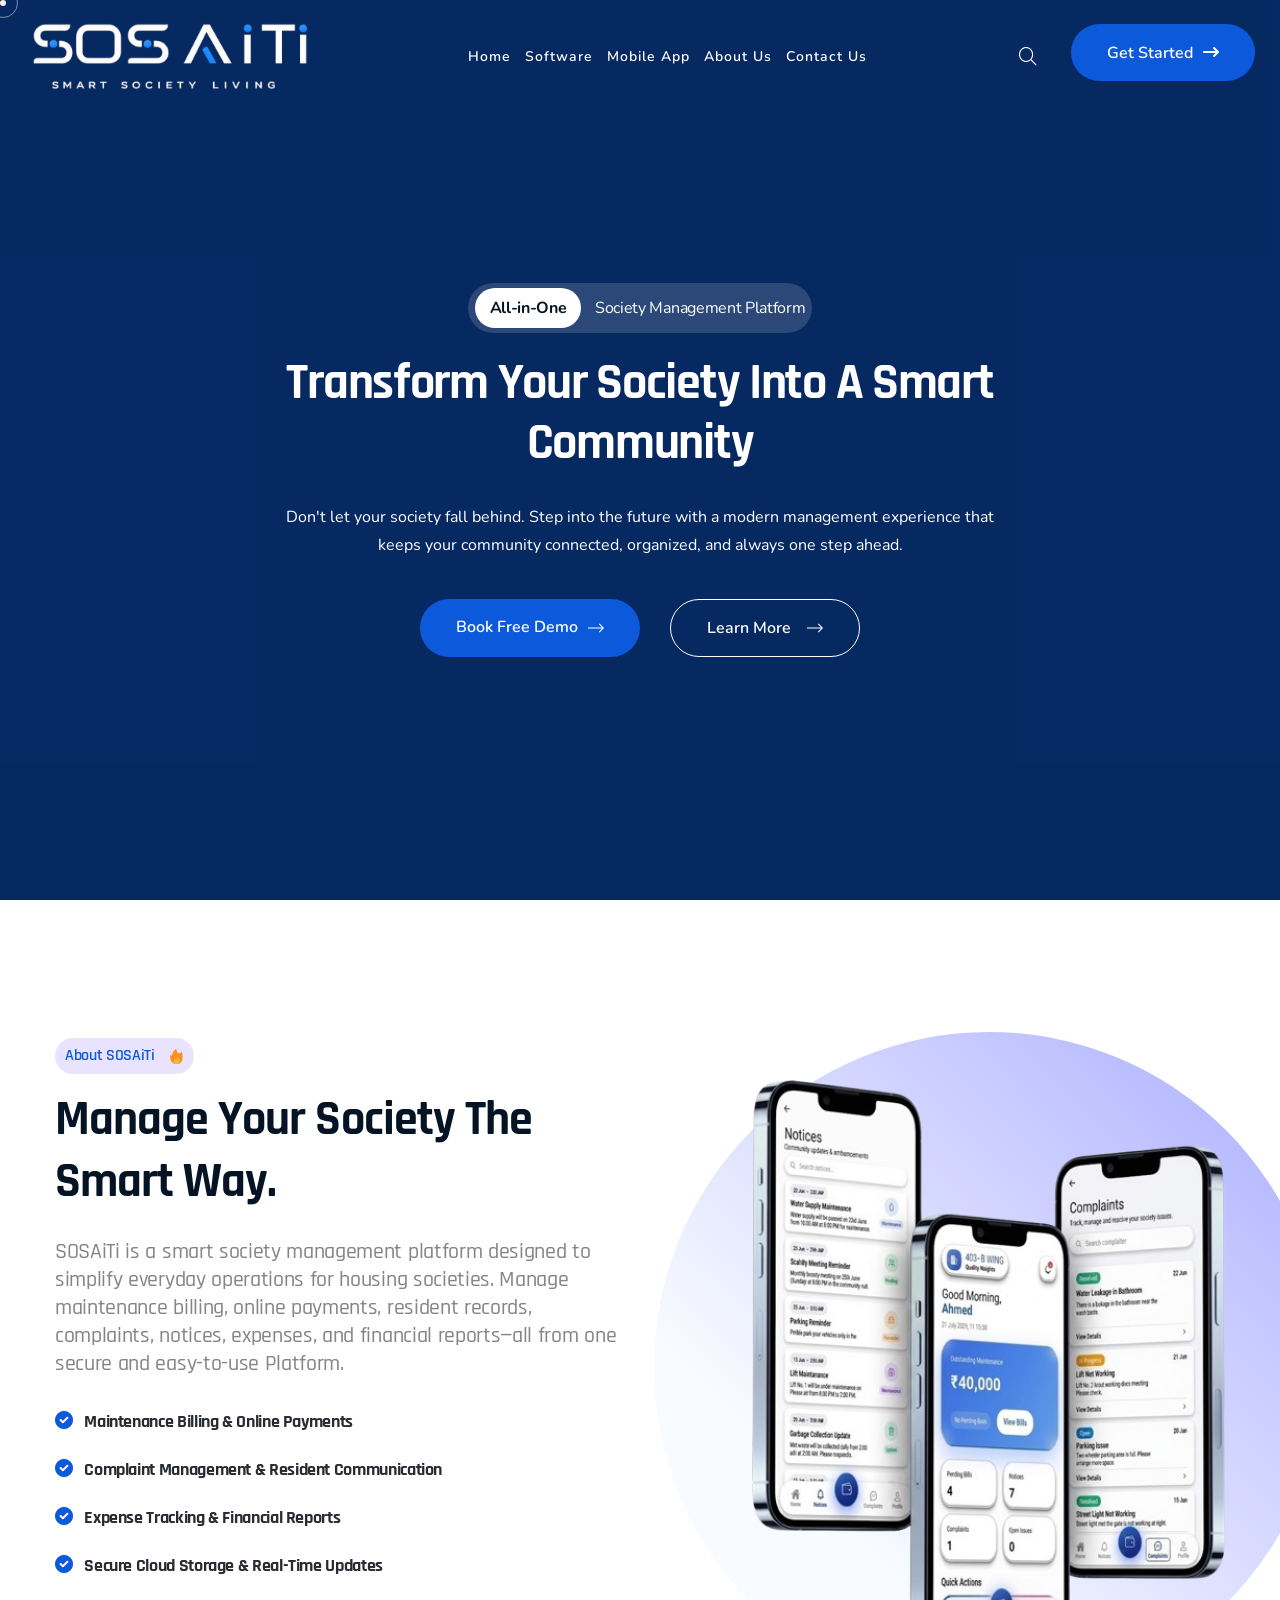
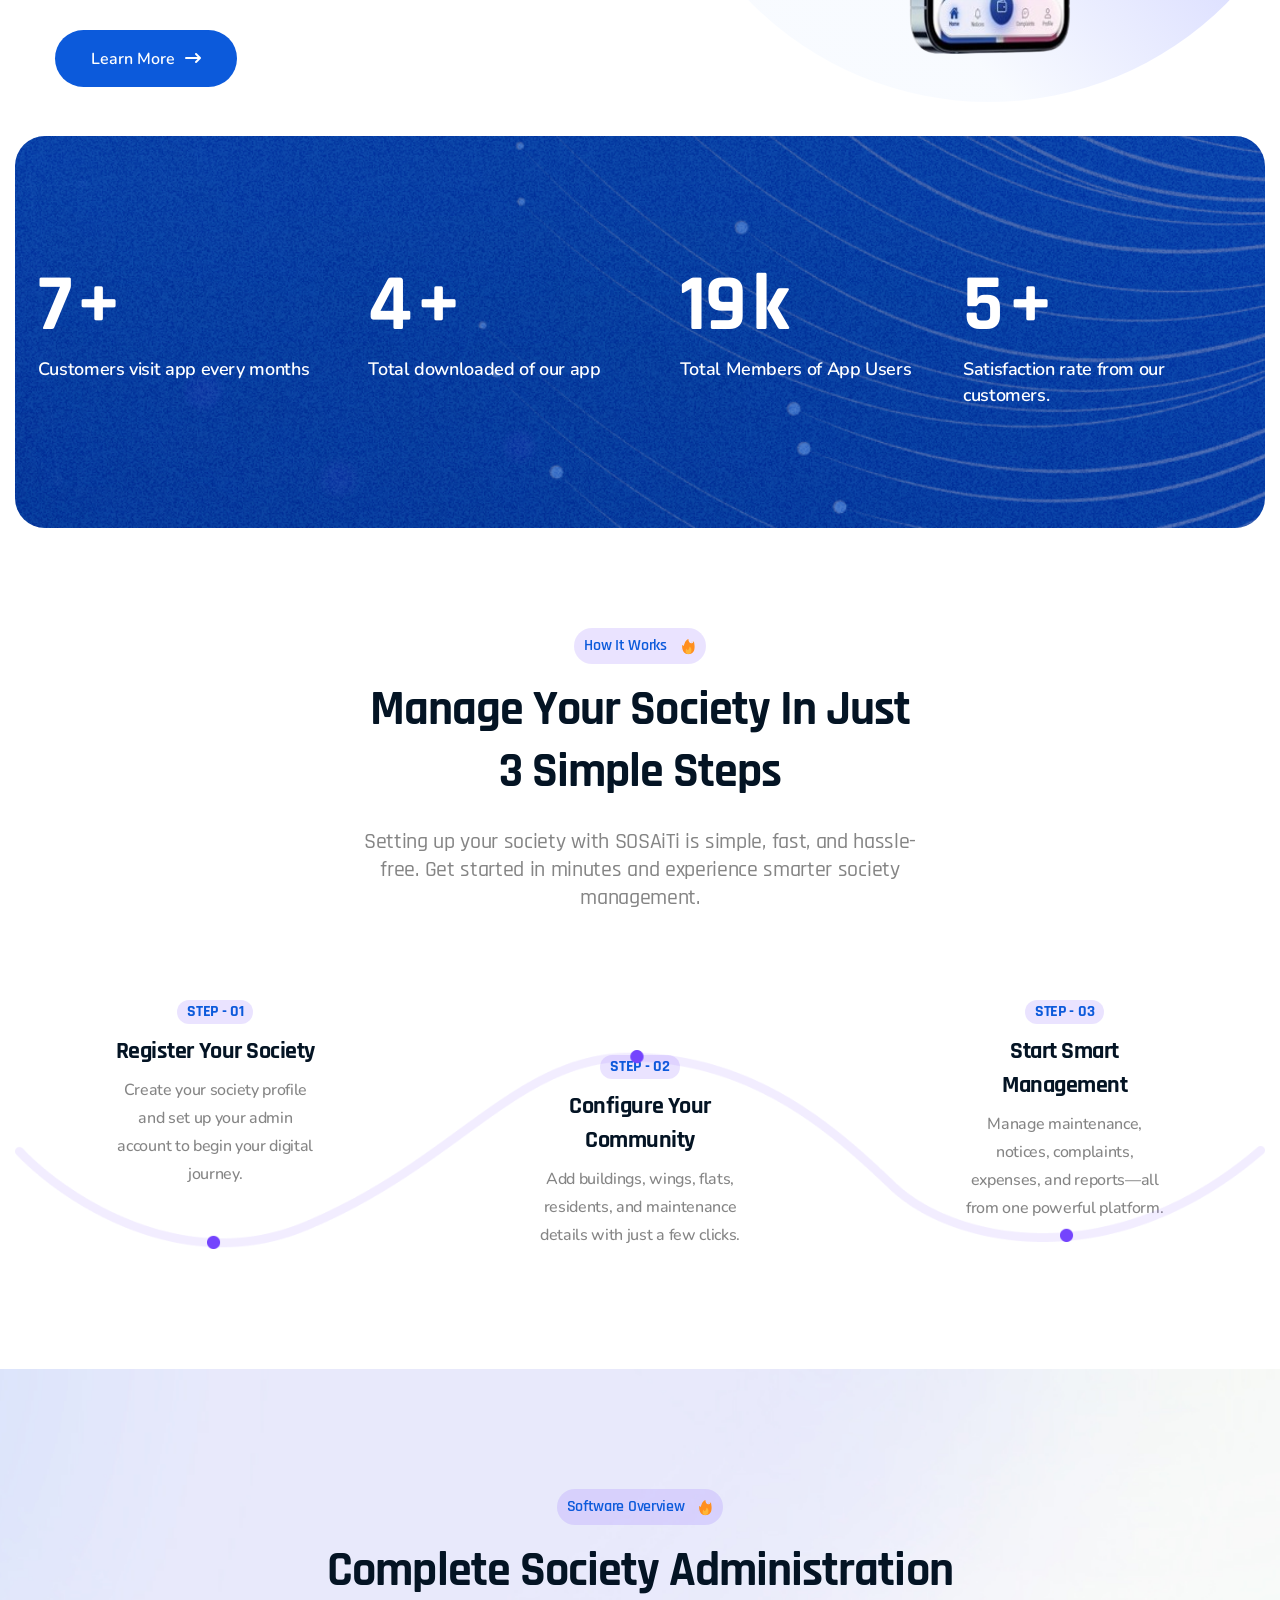
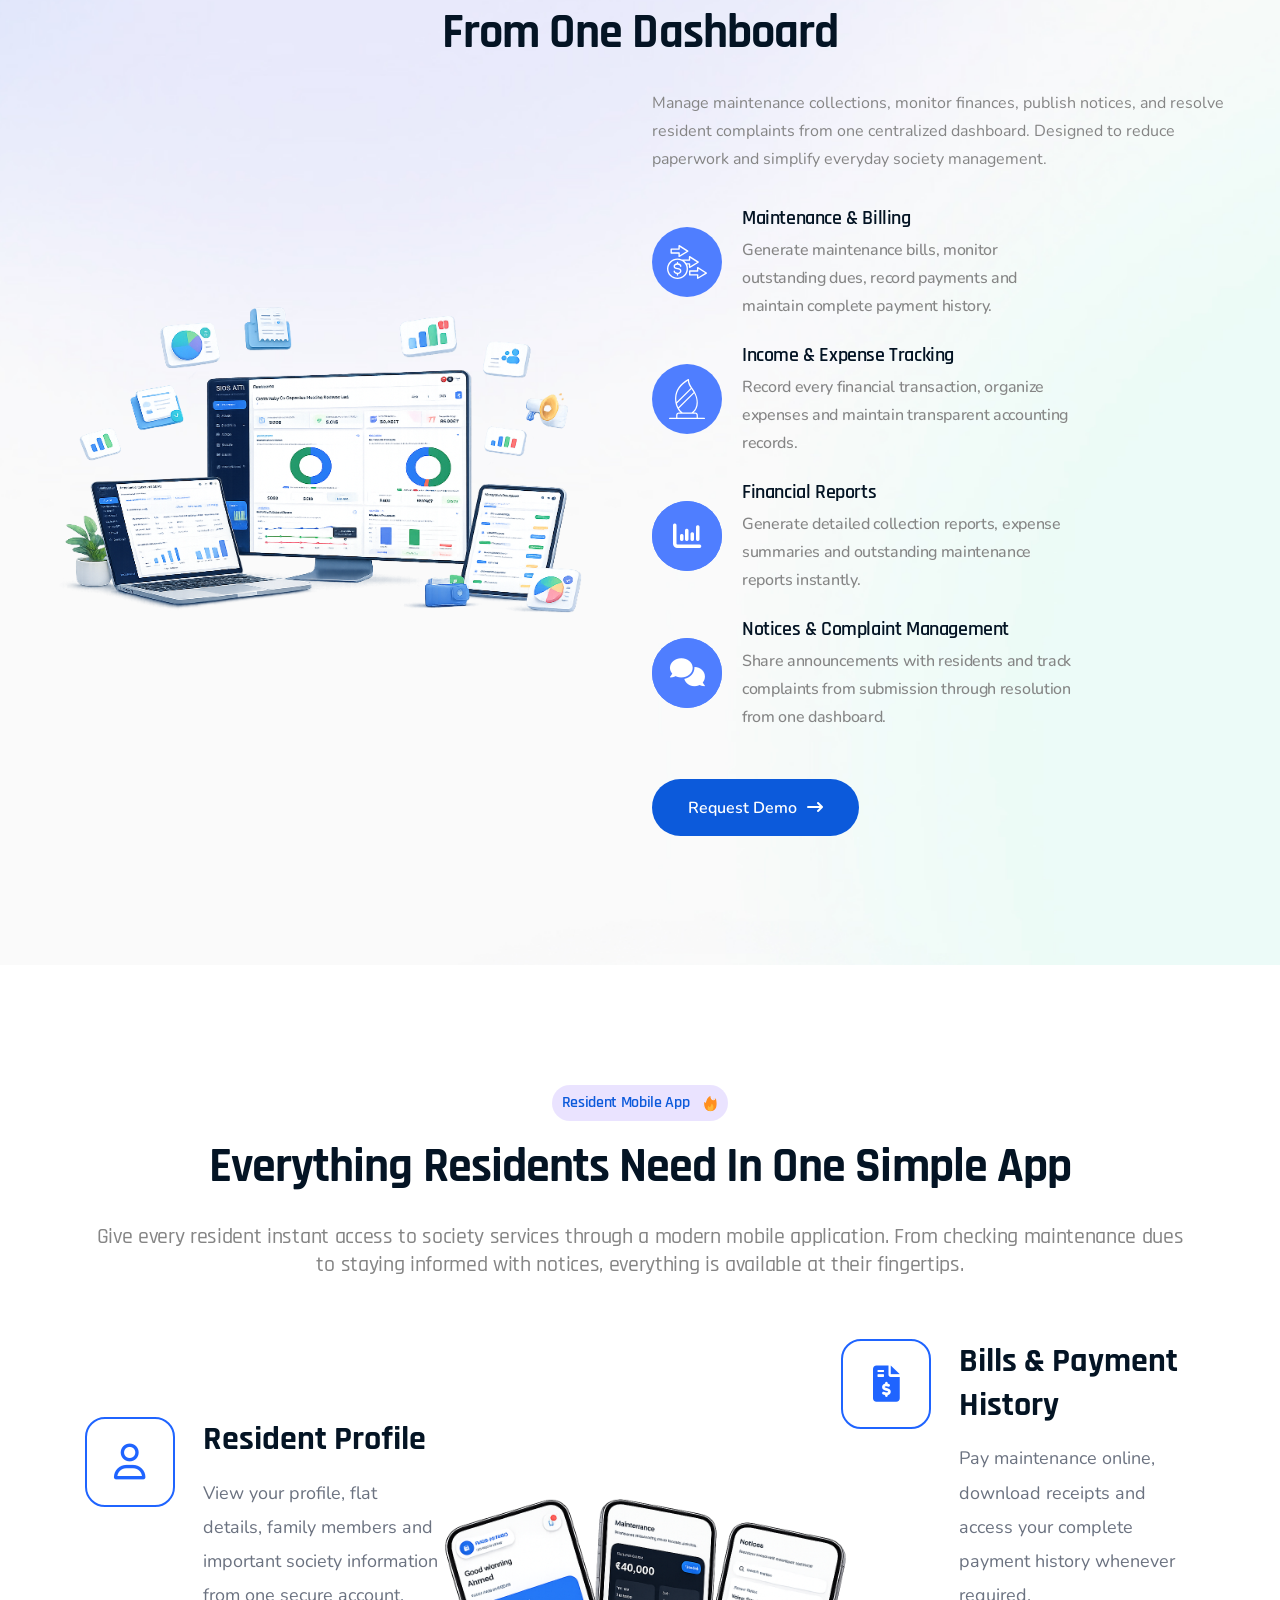
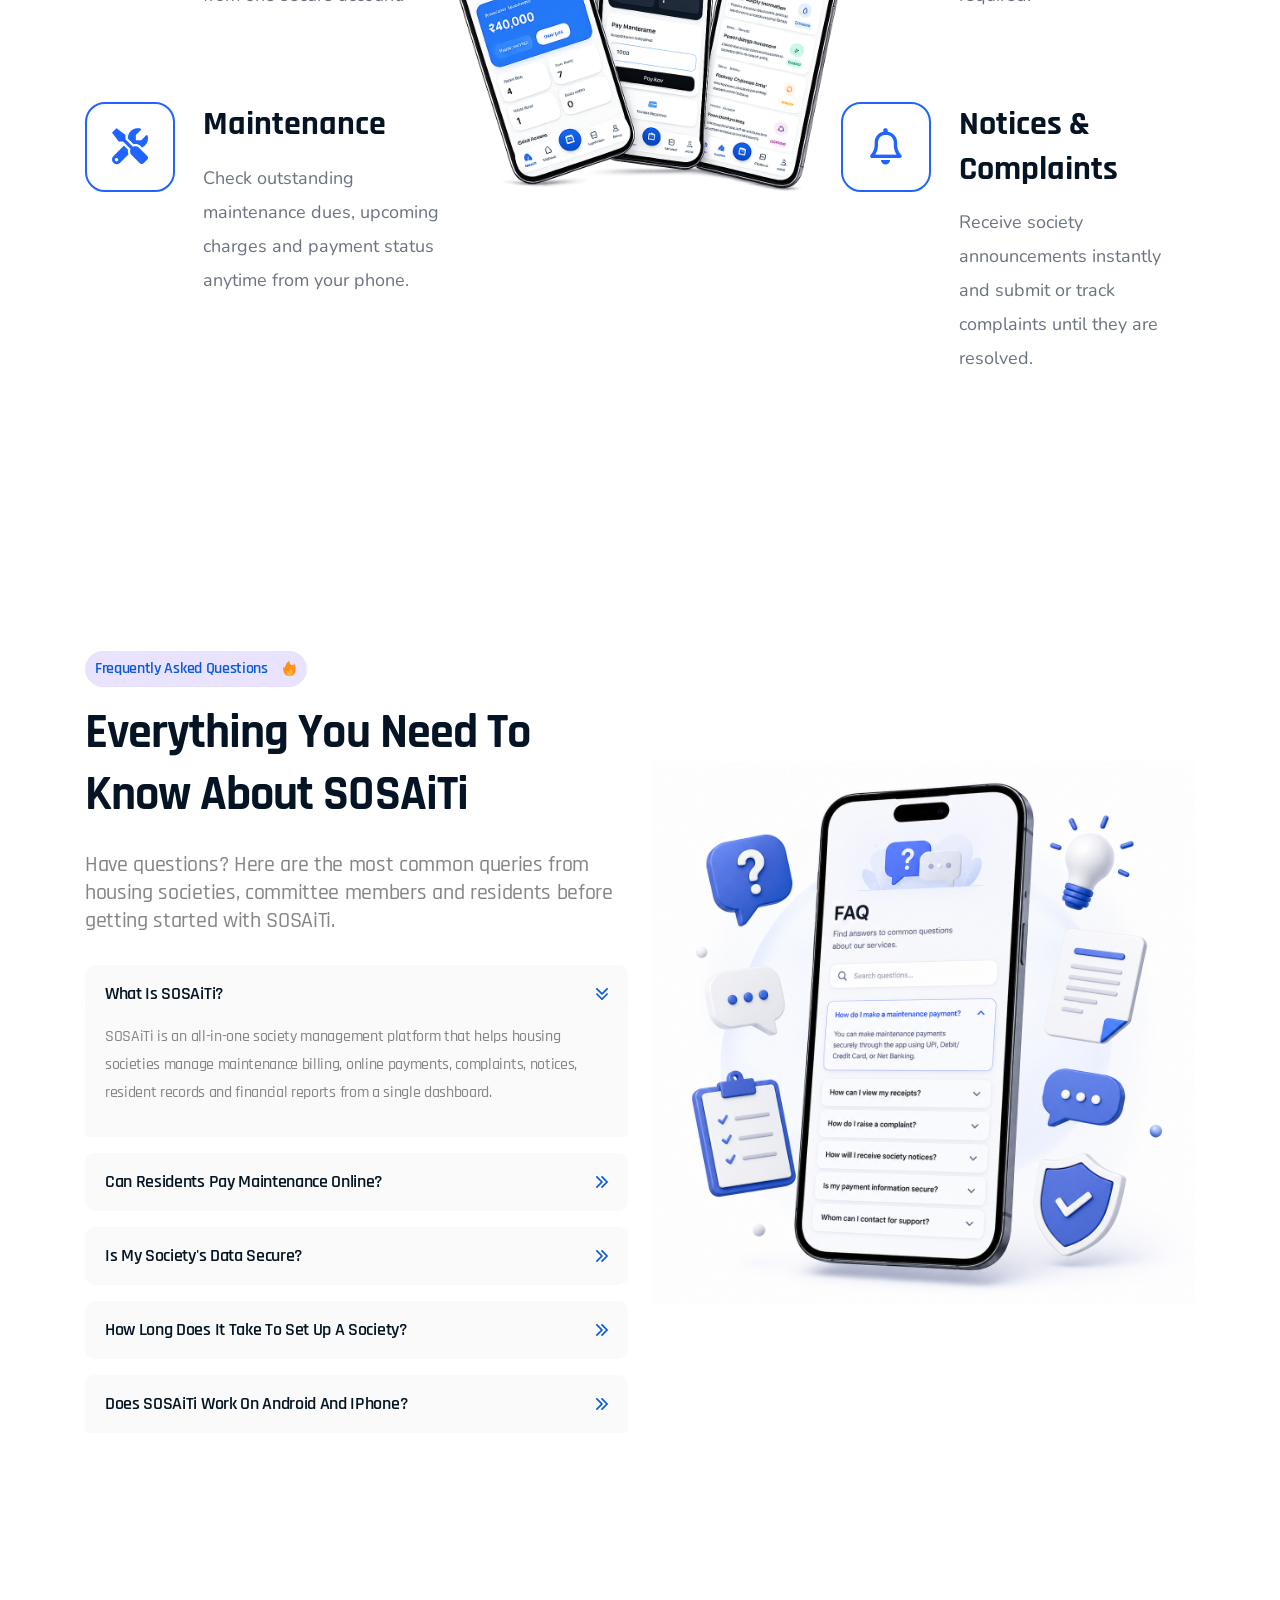
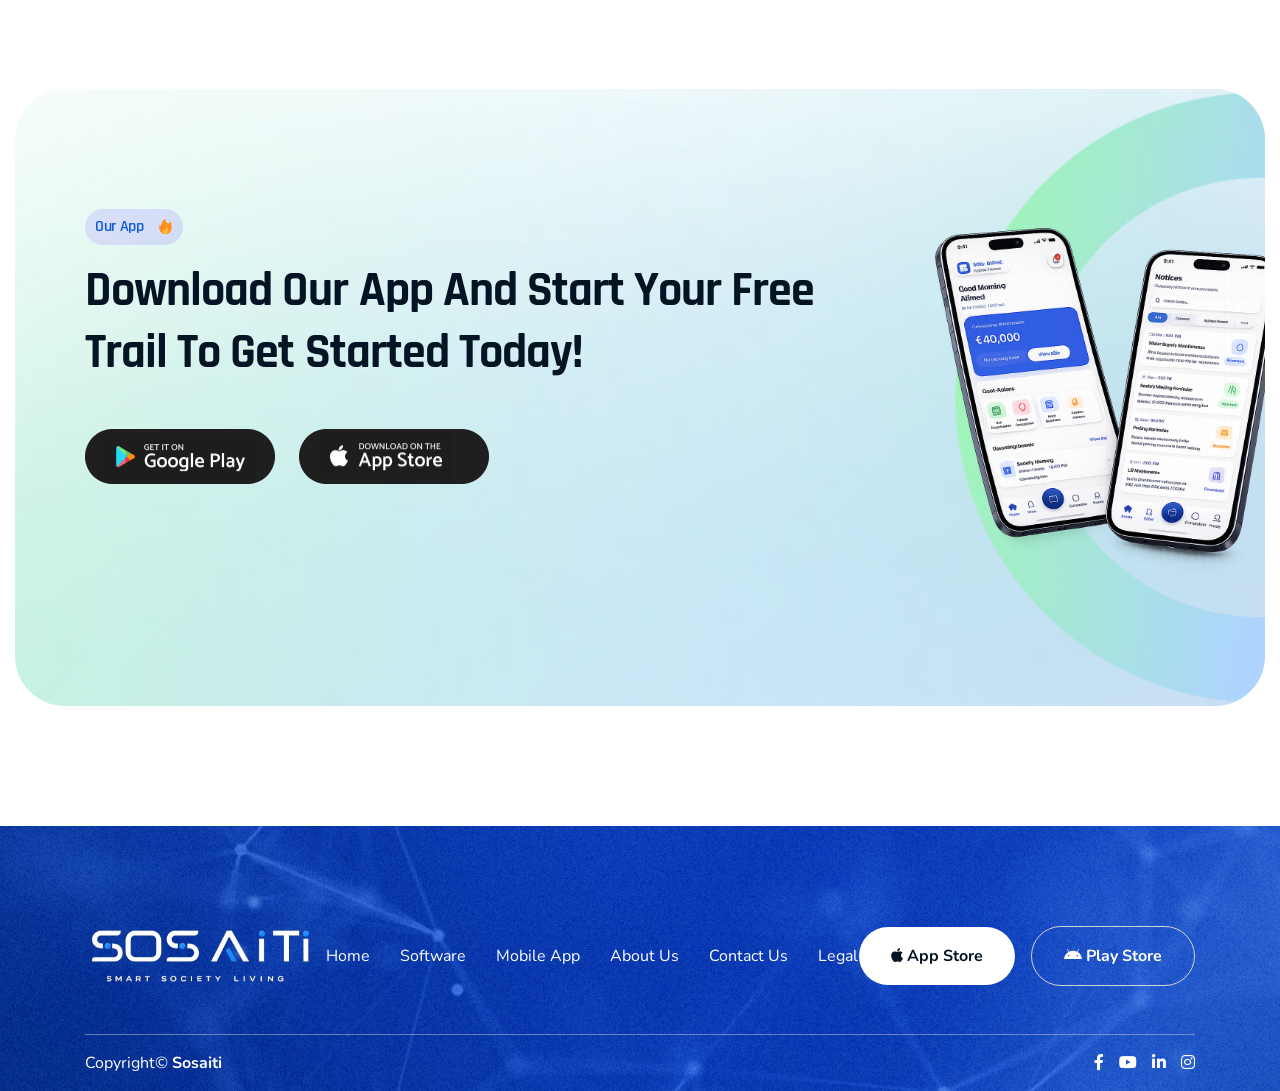
==== commit 07dd50ee: "13" ====
--- a/index.html
+++ b/index.html
@@ -9,9 +9,9 @@
     <meta http-equiv="X-UA-Compatible" content="IE=edge">
     <meta name="viewport" content="width=device-width, initial-scale=1">
     <meta name="author" content="scriptotheme">
-    <meta name="description" content="Sosaiti- App Landing HTML Template">
+    <meta name="description" content="Sosaiti- Smart Society Living">
     <!-- ======== Page title ============ -->
-    <title>Sosaiti- App Landing HTML Template</title>
+    <title>Sosaiti- Smart Society Living</title>
     <!--<< Favcion >>-->
     <link rel="shortcut icon" href="assets/images/favicon.png">
     <!--<< Bootstrap min.css >>-->
--- a/assets/css/main.css
+++ b/assets/css/main.css
@@ -3,7 +3,7 @@
 Author: scriptotheme
 Author URI: https://themeforest.net/user/scriptotheme
 Version: 1.0.0 
-Description: Sosaiti- App Landing HTML Template <
+Description: Sosaiti- Smart Society Living <
 
 -------------------------------------------------------------------
  CSS TABLE OF CONTENTS
@@ -14838,4 +14838,18 @@
 
     transition:.35s ease;
 
+}
+.fancy-box.style3 .icon{
+    display: flex;
+    align-items: center;
+    justify-content: center;
+    width: 70px;
+    height: 70px;
+    border-radius: 50%;
+    background: #4F7EFF; /* ya jo bhi theme color ho */
+}
+
+.fancy-box.style3 .icon i{
+    font-size: 28px;
+    color: #fff;
 }
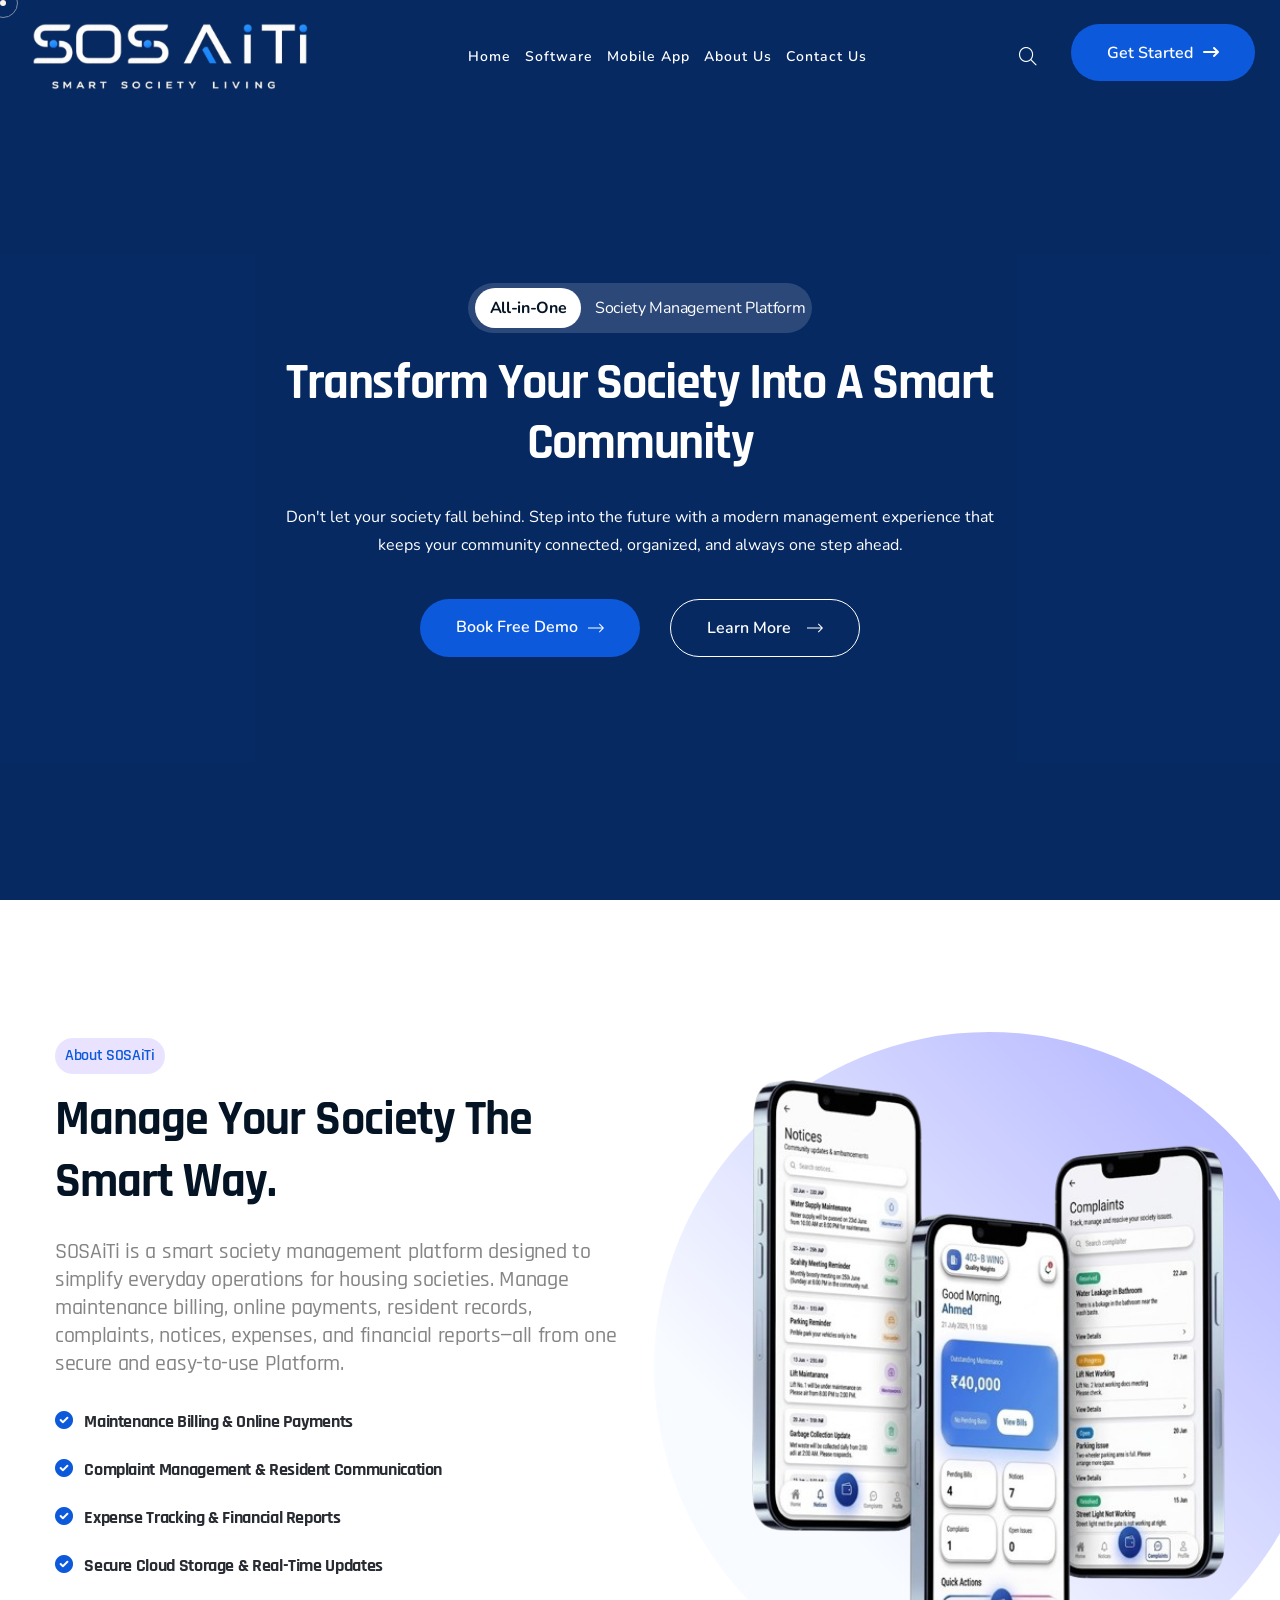
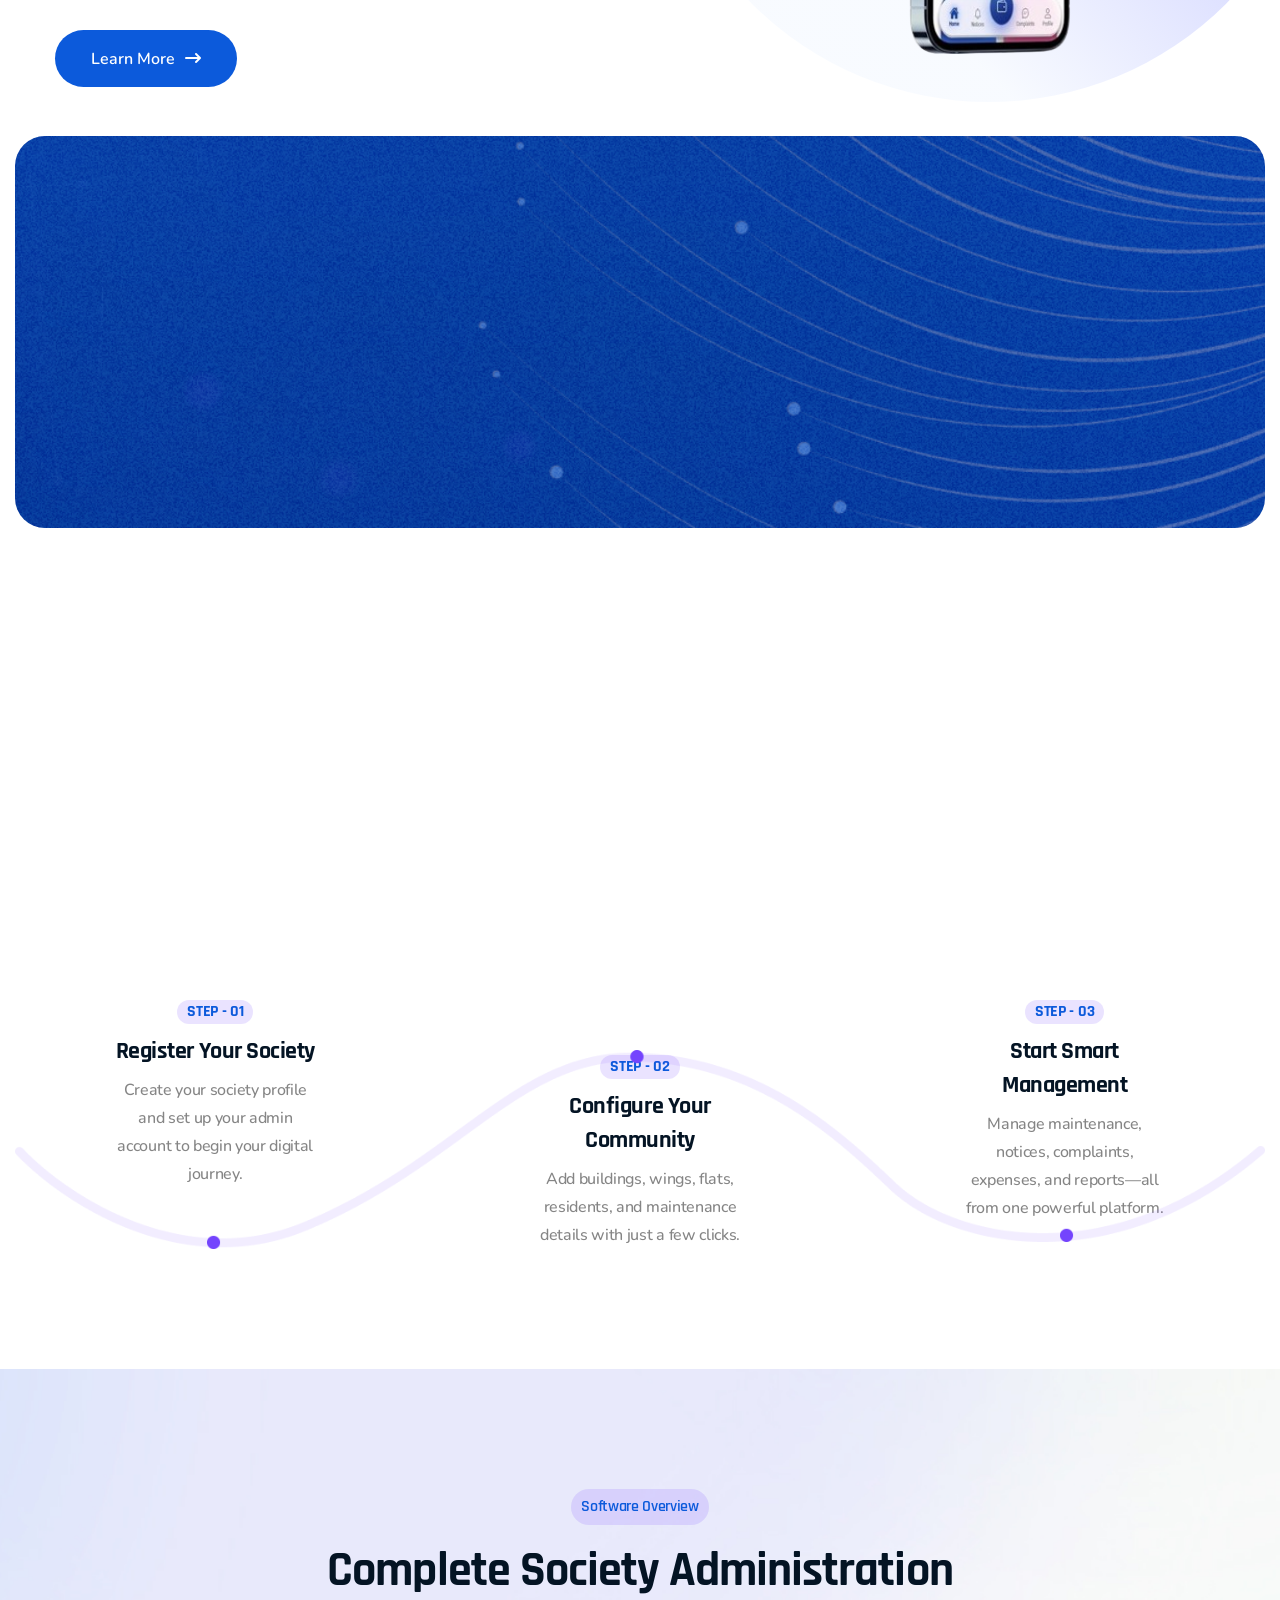
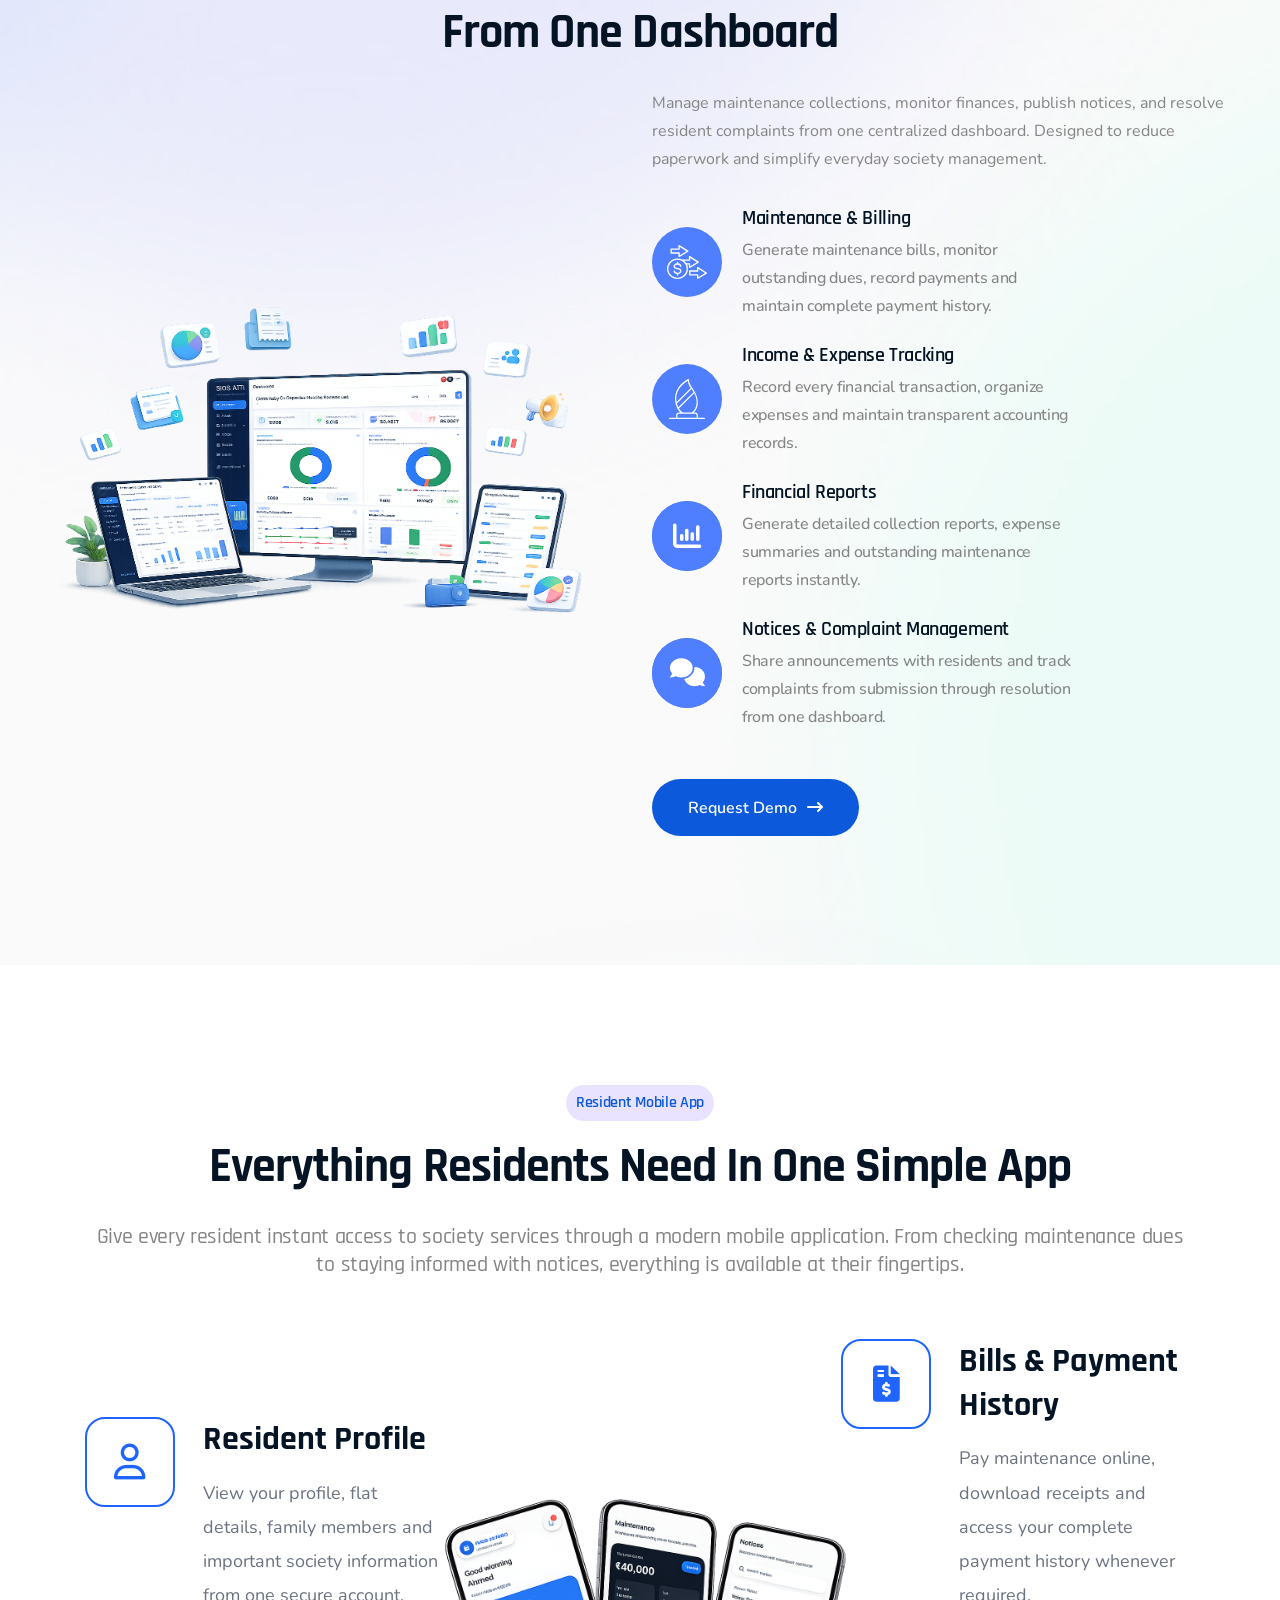
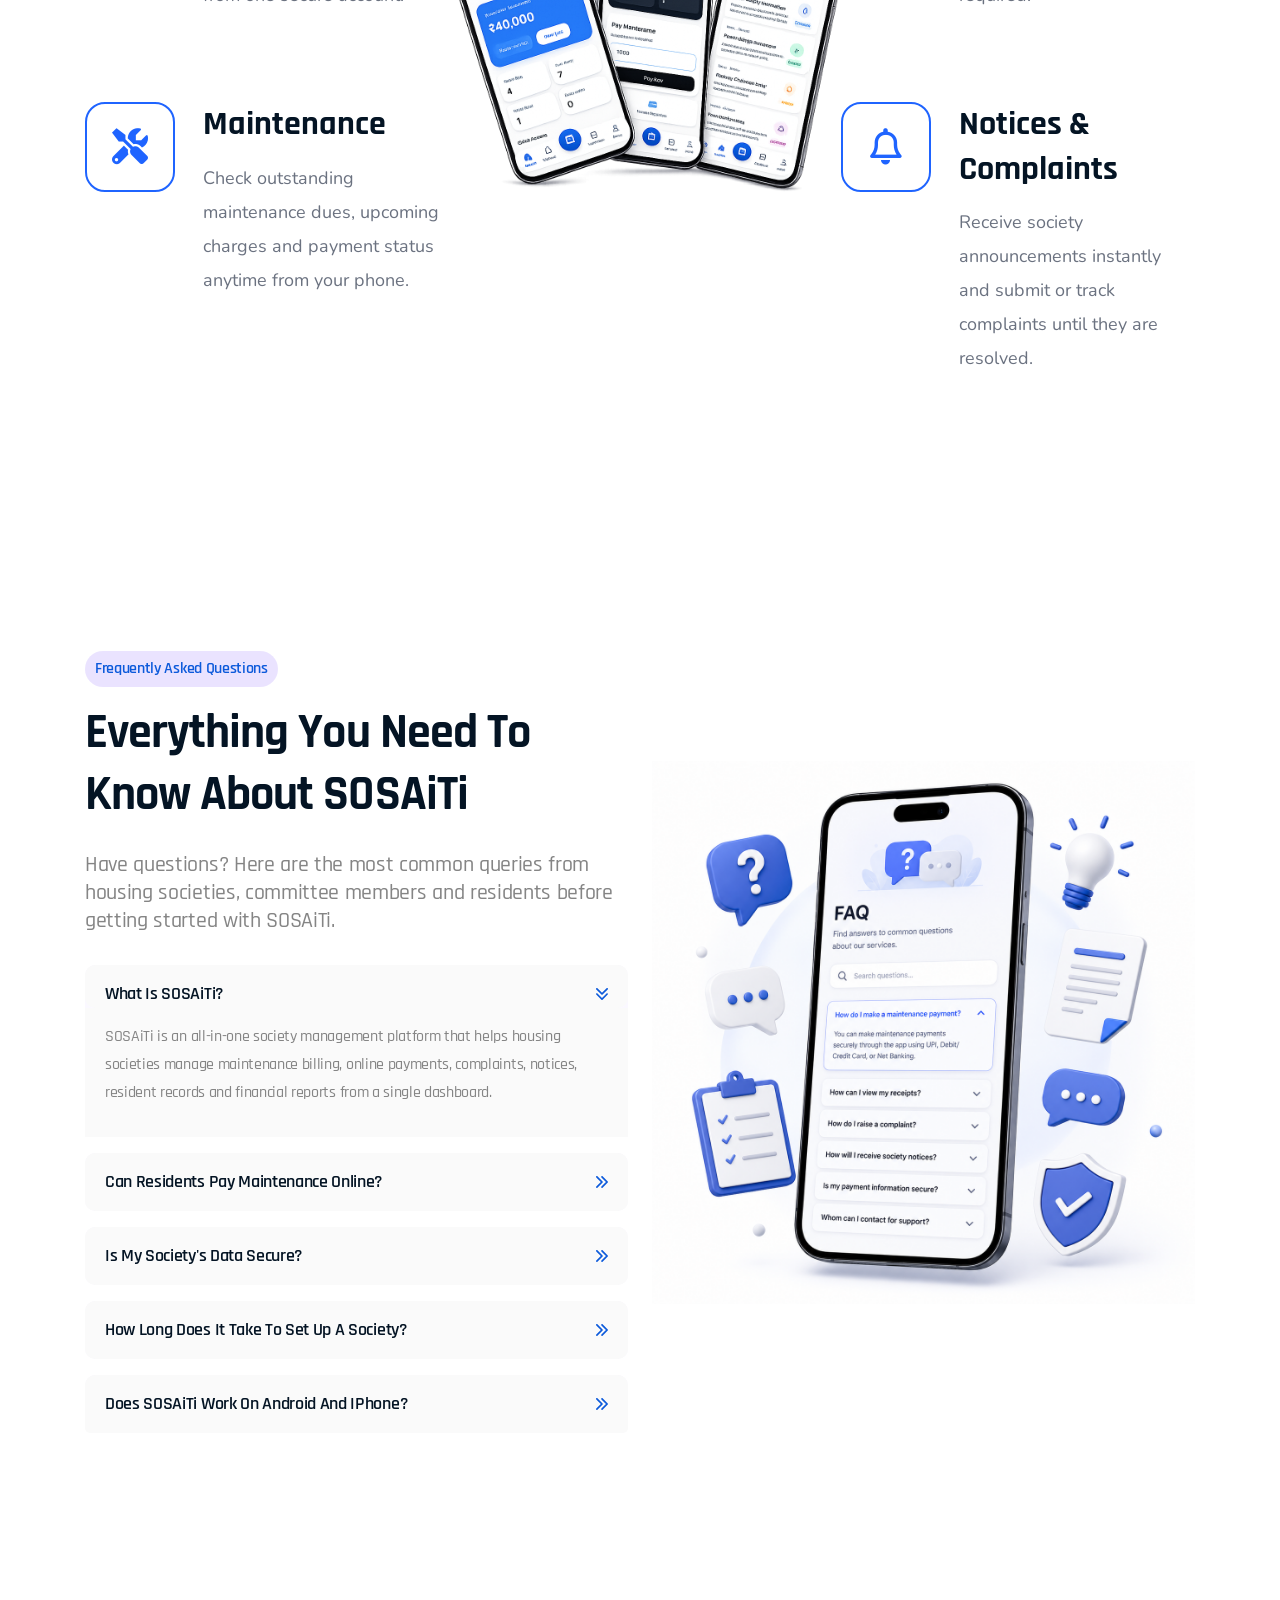
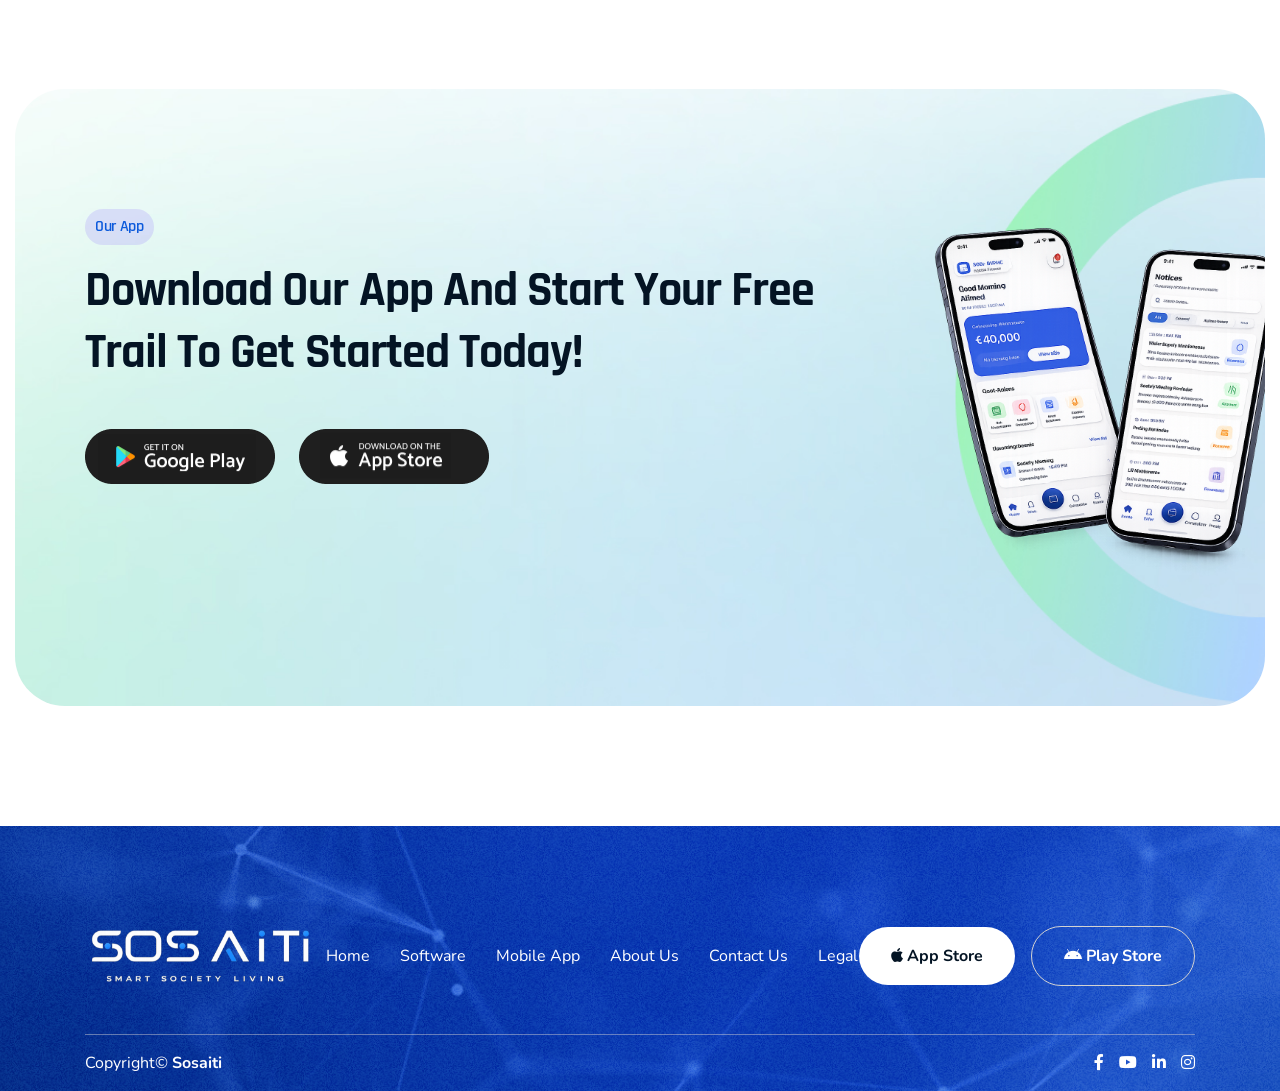
==== commit 747522ac: "17" ====
--- a/index.html
+++ b/index.html
@@ -342,7 +342,7 @@
                                 <div class="section-title wow fadeInUp" data-wow-delay=".2s">
                                     <div class="subtitle">
                                         About SOSAiTi
-                                        <img src="assets/images/icon/fireIcon.svg" alt="icon">
+                                        <!-- <img src="assets/images/icon/fireIcon.svg" alt="icon"> -->
                                     </div>
 
                                     <h2 class="title">
@@ -461,7 +461,7 @@
             <div class="section-title text-center mxw-565 mx-auto">
                 <div class="subtitle wow fadeInUp" data-wow-delay=".2s">
                     How It Works
-                    <img src="assets/images/icon/fireIcon.svg" alt="icon">
+                    <!-- <img src="assets/images/icon/fireIcon.svg" alt="icon"> -->
                 </div>
 
                 <h2 class="title wow fadeInUp" data-wow-delay=".4s">
@@ -545,7 +545,7 @@
                     <div class="section-title text-center mxw-685 mx-auto">
                         <div class="subtitle wow fadeInUp" data-wow-delay=".2s">
                             Software Overview
-                            <img src="assets/images/icon/fireIcon.svg" alt="icon">
+                            <!-- <img src="assets/images/icon/fireIcon.svg" alt="icon"> -->
                         </div>
 
                         <h2 class="title wow fadeInUp" data-wow-delay=".4s">
@@ -684,7 +684,7 @@
         <div class="section-title text-center mxw-700 mx-auto mb-60">
             <div class="subtitle wow fadeInUp" data-wow-delay=".2s">
                 Resident Mobile App
-                <img src="assets/images/icon/fireIcon.svg" alt="icon">
+                <!-- <img src="assets/images/icon/fireIcon.svg" alt="icon"> -->
             </div>
 
             <h2 class="title wow fadeInUp" data-wow-delay=".4s">
@@ -817,7 +817,7 @@
 
                                 <div class="subtitle wow fadeInUp" data-wow-delay=".2s">
                                     Frequently Asked Questions
-                                    <img src="assets/images/icon/fireIcon.svg" alt="icon">
+                                    <!-- <img src="assets/images/icon/fireIcon.svg" alt="icon"> -->
                                 </div>
 
                                 <h2 class="title wow fadeInUp" data-wow-delay=".4s">
@@ -1005,7 +1005,7 @@
                                 <div class="cta-content">
                                     <div class="section-title">
                                         <div class="subtitle wow fadeInUp" data-wow-delay=".2s">
-                                            Our App <img src="assets/images/icon/fireIcon.svg" alt="icon">
+                                            Our App <!-- <img src="assets/images/icon/fireIcon.svg" alt="icon"> -->
                                         </div>
                                         <h2 class="title wow fadeInUp" data-wow-delay=".4s">Download our app
                                             and start your free trail to get
--- a/assets/css/main.css
+++ b/assets/css/main.css
@@ -5201,7 +5201,7 @@
 }
 
 .offcanvas__logo a img {
-  width: 150px;
+  width: 200px;
 }
 
 .offcanvas__wrapper {
@@ -14852,4 +14852,17 @@
 .fancy-box.style3 .icon i{
     font-size: 28px;
     color: #fff;
+}
+
+
+@media (max-width: 499px) {
+   .header-logo img {
+        max-width: 210px;
+    }
+    .cursor-outer{
+      display: none;
+    }
+     .cursor-inner{
+      display: none;
+    }
 }
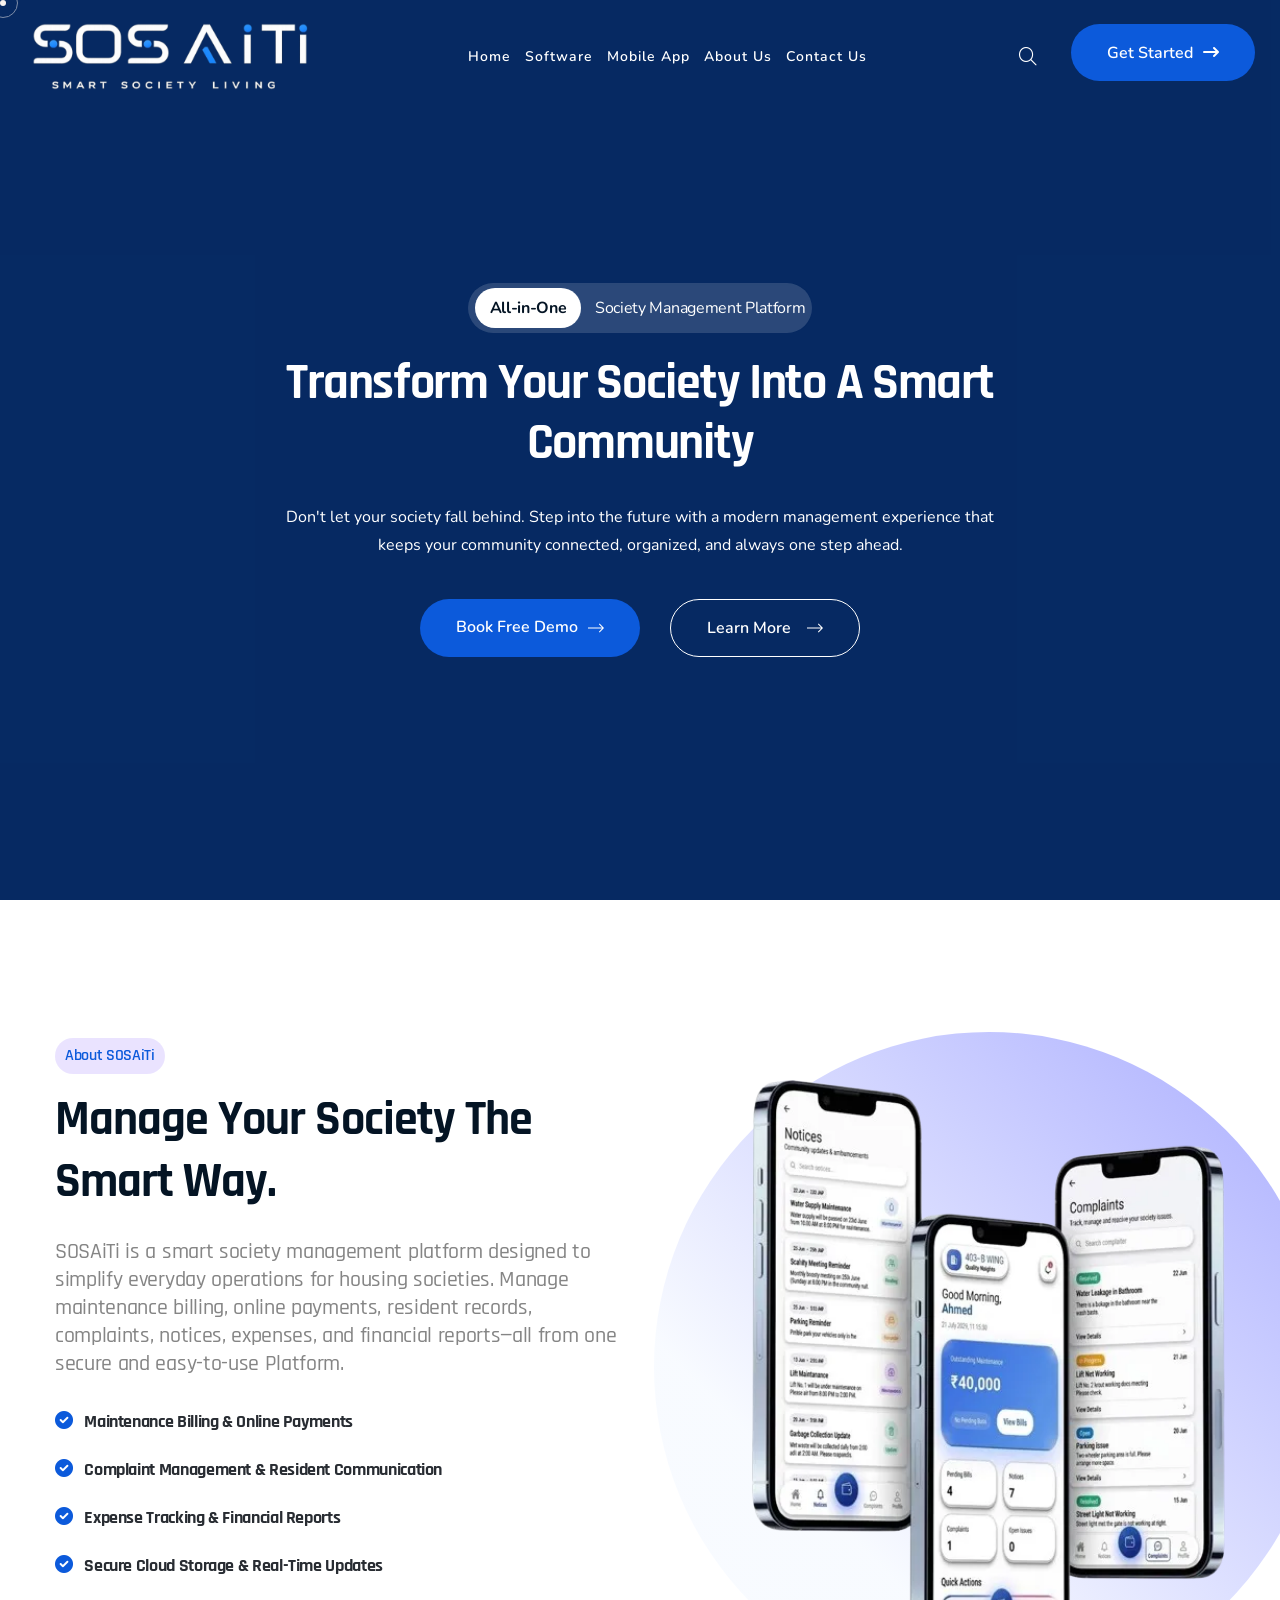
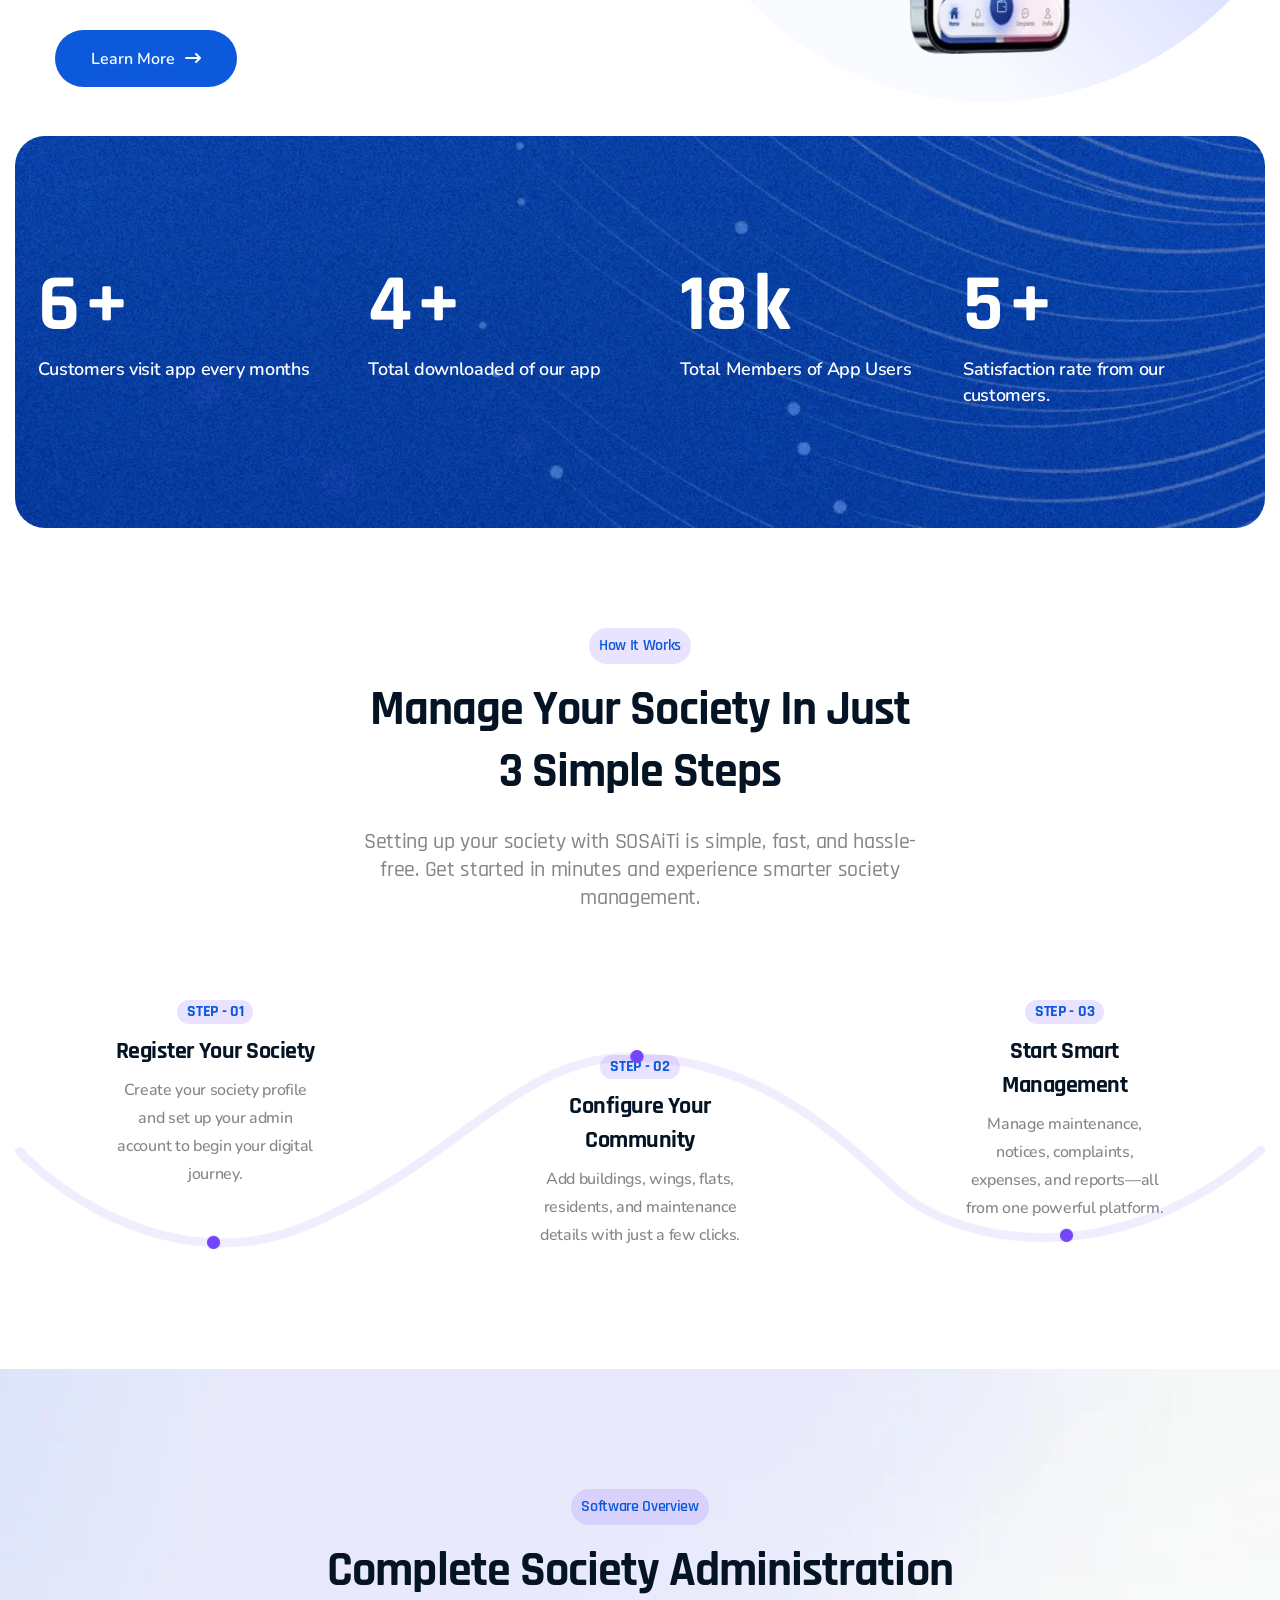
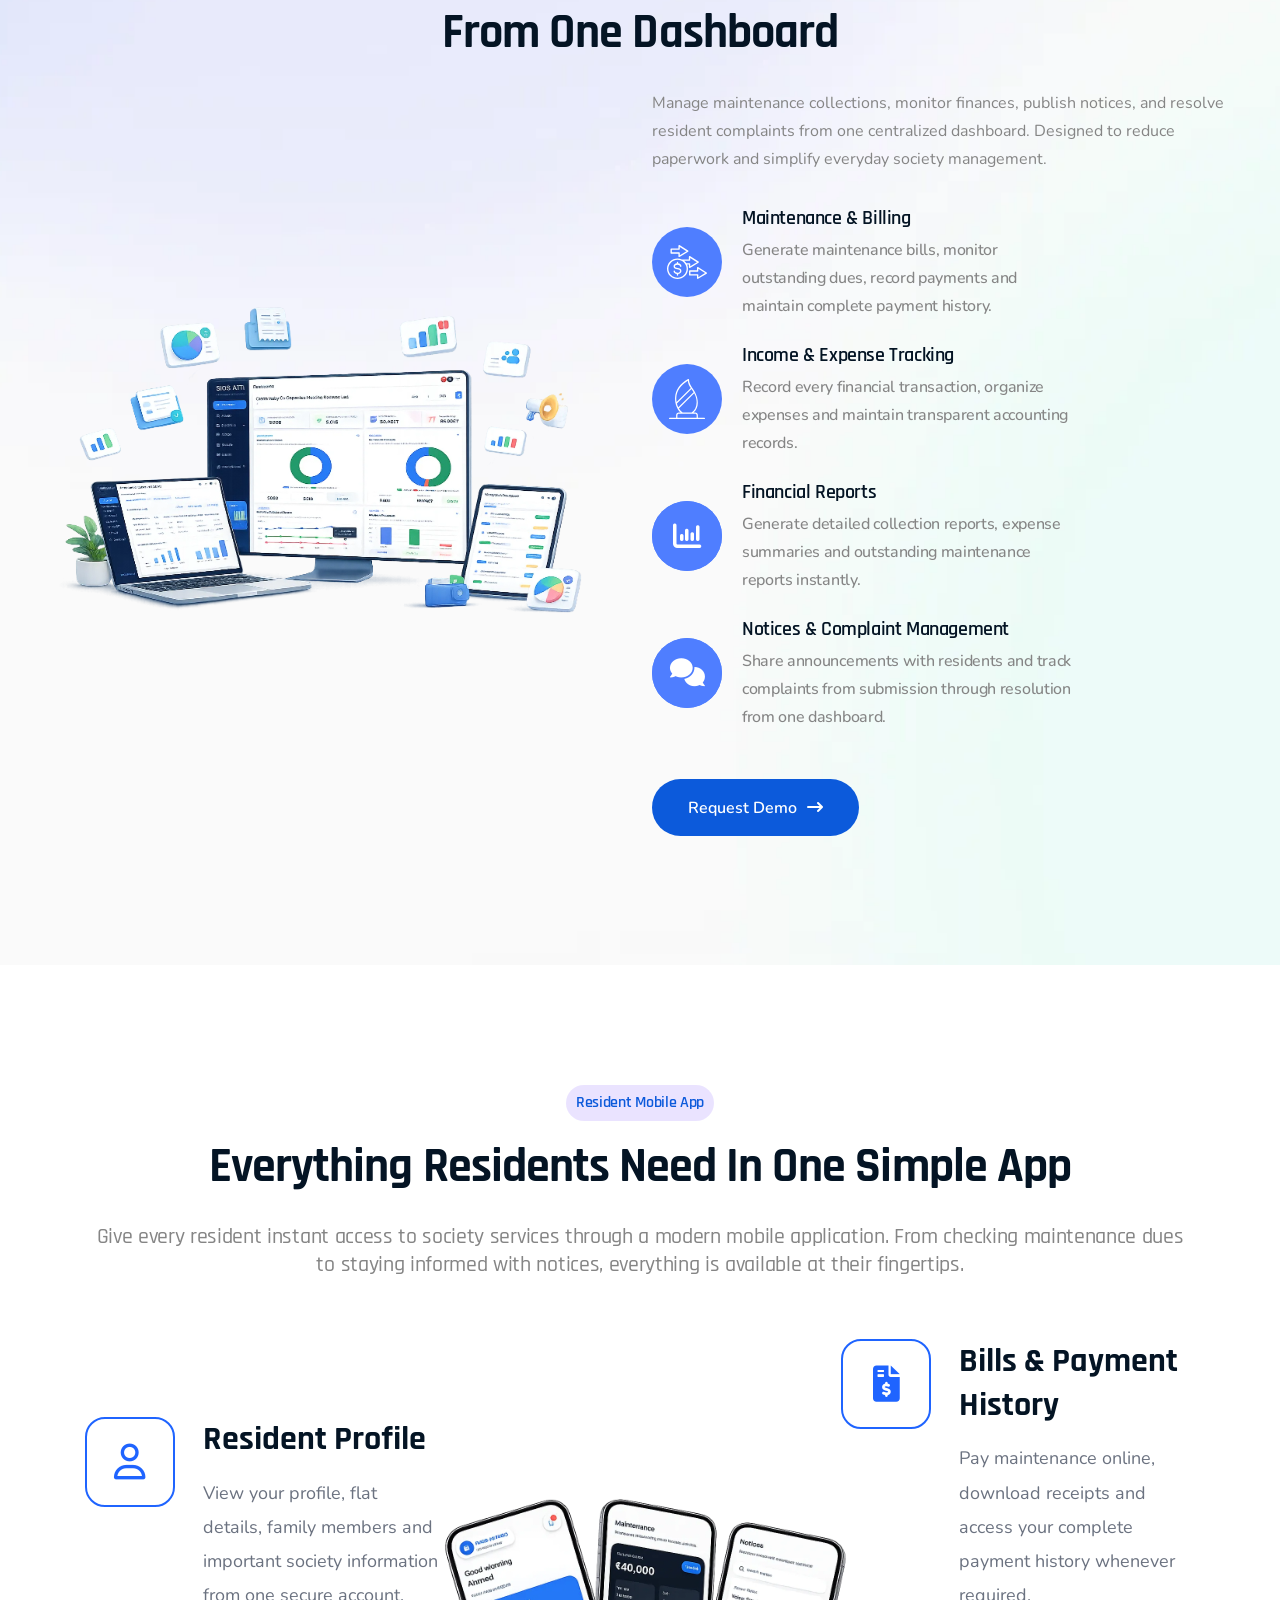
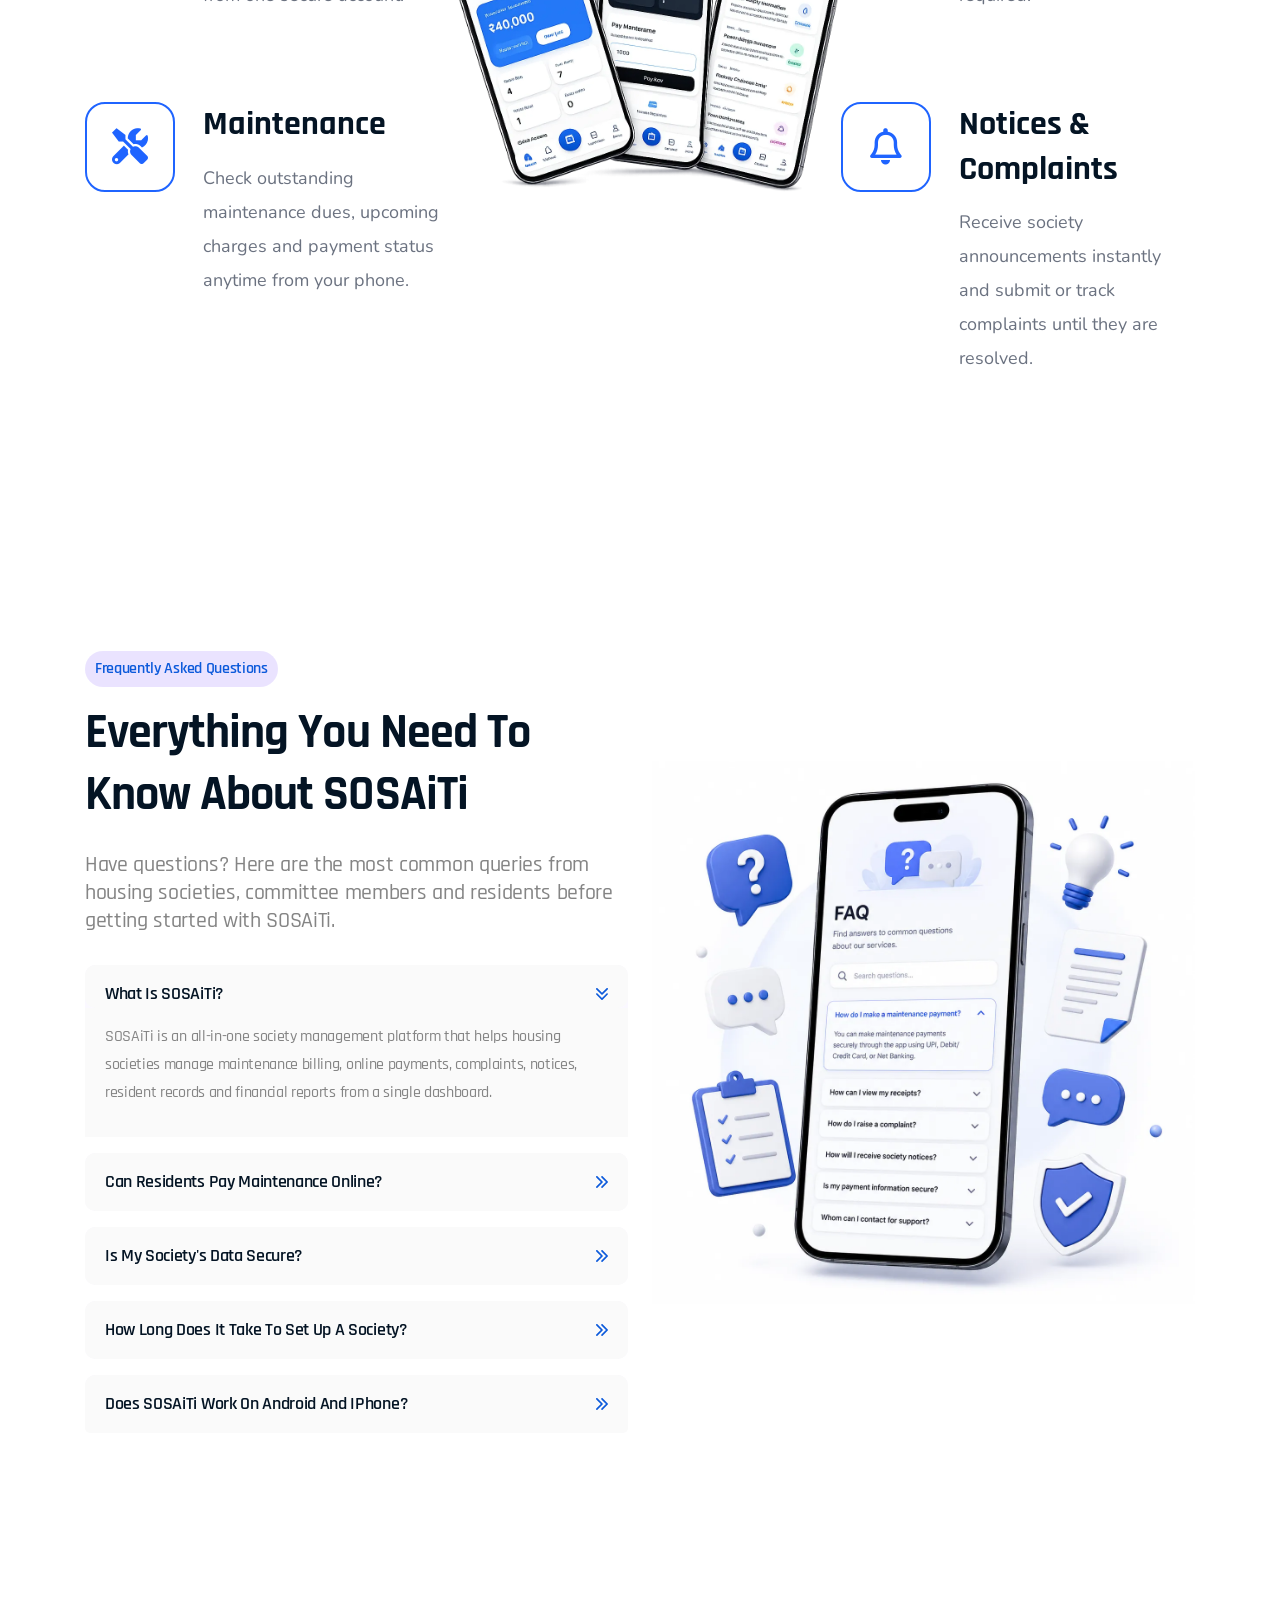
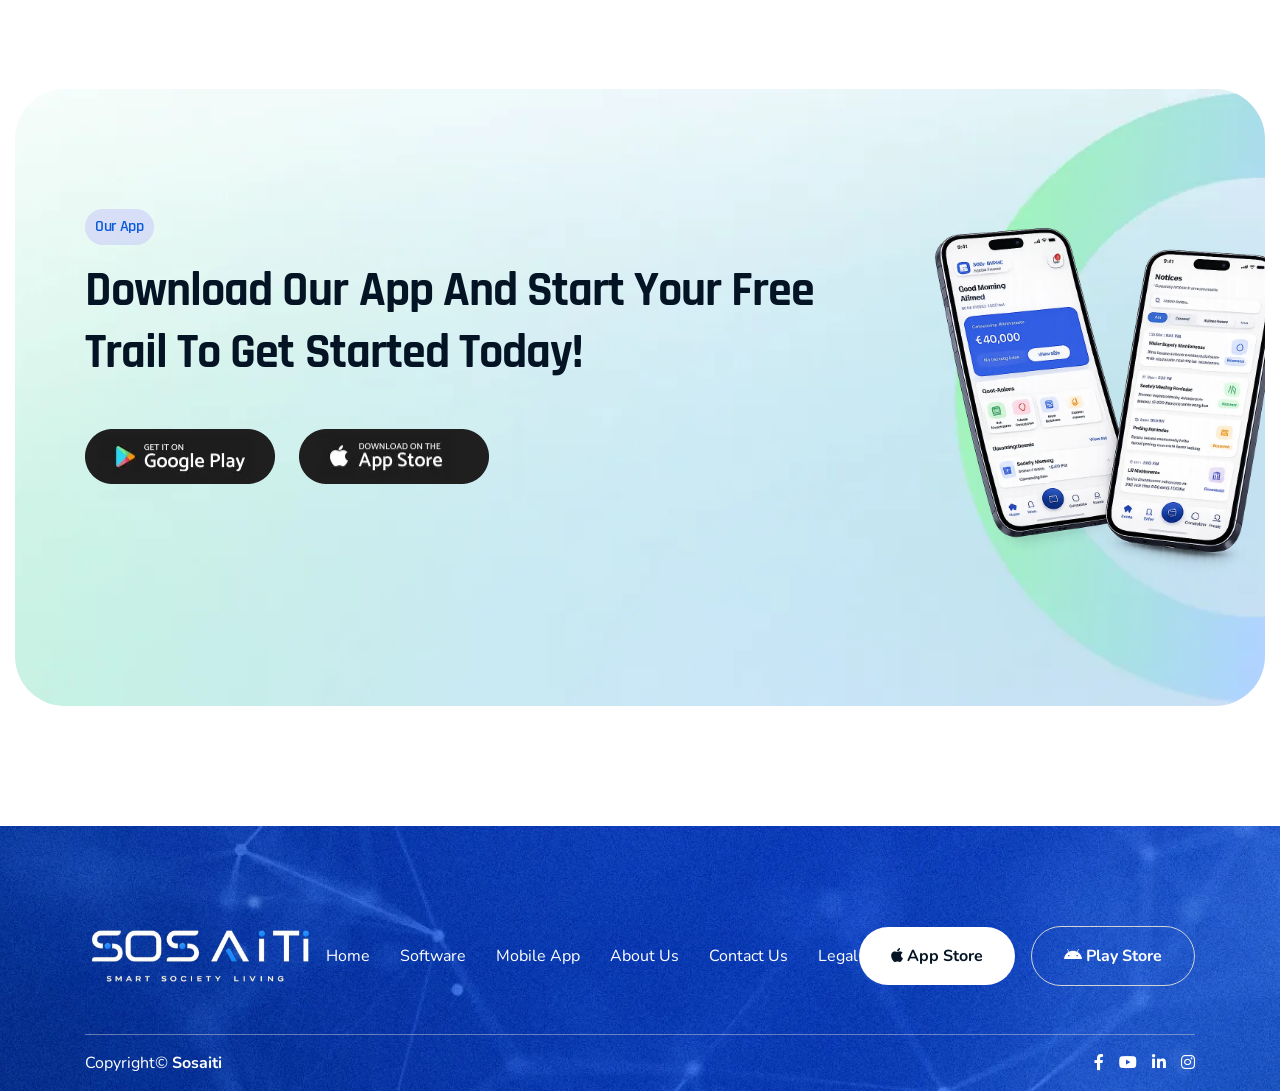
==== commit 8140c13d: "18" ====
--- a/index.html
+++ b/index.html
@@ -13,7 +13,7 @@
     <!-- ======== Page title ============ -->
     <title>Sosaiti- Smart Society Living</title>
     <!--<< Favcion >>-->
-    <link rel="shortcut icon" href="assets/images/favicon.png">
+    <link rel="shortcut icon" href="assets/images/favicon.webp">
     <!--<< Bootstrap min.css >>-->
     <link rel="stylesheet" href="assets/css/bootstrap.min.css">
     <!--<< All Min Css >>-->
@@ -395,7 +395,7 @@
                         <!-- Image -->
                         <div class="col-xl-6 col-lg-6 order-1 order-xl-2 wow fadeInUp" data-wow-delay=".3s">
                             <div class="advantage-images">
-                                <img src="assets/images/advantage/advantageThumb1_2.png"
+                                <img src="assets/images/advantage/advantageThumb1_2.webp"
                                     alt="SOSAiTi Society Management Dashboard">
                             </div>
                         </div>
@@ -411,7 +411,7 @@
         <div class="counter-container-wrapper style1">
             <div class="container">
                 <div class="counter-wrapper style1 section-padding"
-                    data-bg-src="assets/images/shape/counterShape1_1.png">
+                    data-bg-src="assets/images/shape/counterShape1_1.webp">
                     <div class="shape"></div>
                     <div class="container">
                         <div class="row gy-5">
@@ -476,7 +476,7 @@
 
             <div class="work-process-wrapper style1">
                 <div class="shape">
-                    <img src="assets/images/shape/workProcessShape1_1.png" alt="shape">
+                    <img src="assets/images/shape/workProcessShape1_1.webp" alt="shape">
                 </div>
 
                 <div class="row">
@@ -535,7 +535,7 @@
 
  
 
-  <section class="about-section bg-cover" style="background-image: url('assets/images/about/about-bg.jpg');">
+  <section class="about-section bg-cover" style="background-image: url('assets/images/about/about-bg.webp');">
     <div class="about-container-wrapper style2">
         <div class="container">
             <div class="about-wrapper style2 section-padding fix">
@@ -562,7 +562,7 @@
                             <div class="about-thumb">
                                 <img class="img-custom-anim-left wow fadeInUp"
                                     data-wow-delay=".4s"
-                                    src="assets/images/dashboard/dashboard-mockup.png"
+                                    src="assets/images/dashboard/dashboard-mockup.webp"
                                     alt="Society Management Dashboard">
                             </div>
 
@@ -740,7 +740,7 @@
 
                 <div class="resident-app-image wow fadeInUp" data-wow-delay=".3s">
 
-                    <img src="assets/images/wcu/wcu_thumb_1.png"
+                    <img src="assets/images/wcu/wcu_thumb_1.webp"
                         alt="SOSAiTi Resident App">
 
                 </div>
@@ -802,7 +802,7 @@
 
                         <div class="faq-thumb-1 text-center wow fadeInUp" data-wow-delay=".3s">
 
-                            <img src="assets/images/faq/faq-1.png" alt="SOSAiTi FAQ" class="img-fluid">
+                            <img src="assets/images/faq/faq-1.webp" alt="SOSAiTi FAQ" class="img-fluid">
 
                         </div>
 
@@ -998,7 +998,7 @@
         <div class="cta-container-wrapper style1">
             <div class="container">
                 <div class="cta-wrapper style1  section-padding fix bg-cover"
-                    style="background-image: url('assets/images/cta-bg.jpg');">
+                    style="background-image: url('assets/images/cta-bg.webp');">
                     <div class="container">
                         <div class="row gy-5">
                             <div class="col-xl-8 order-2 order-xl-1">
@@ -1012,14 +1012,14 @@
                                             started today!</h2>
                                     </div>
                                     <a class="playstore" href="https://play.google.com/store"><img
-                                            src="assets/images/cta/ctaplayStore1_1.png" alt="img"></a>
+                                            src="assets/images/cta/ctaplayStore1_1.webp" alt="img"></a>
                                     <a href="https://www.apple.com/store"><img
-                                            src="assets/images/cta/ctaAppleStore1_1.png" alt="img"></a>
+                                            src="assets/images/cta/ctaAppleStore1_1.webp" alt="img"></a>
                                 </div>
                             </div>
                             <div class="col-xl-4 order-1 order-xl-2">
                                 <div class="cta-thumb wow fadeInUp" data-wow-delay=".2s">
-                                    <img src="assets/images/cta/cta1.png" alt="thumb" width="160%"
+                                    <img src="assets/images/cta/cta1.webp" alt="thumb" width="160%"
                                         style="border-radius: 18px;">
                                 </div>
                             </div>
@@ -1032,7 +1032,7 @@
 
     <!-- Footer Section    S T A R T -->
     <footer class="footer-section fix position-relative bg-cover"
-        style="background-image: url('assets/images/footer-bg-2.jpg');">
+        style="background-image: url('assets/images/footer-bg-2.webp');">
         <div class="container">
             <div class="footer-wrapper-new-3">
                 <div class="footer-wrap-area">
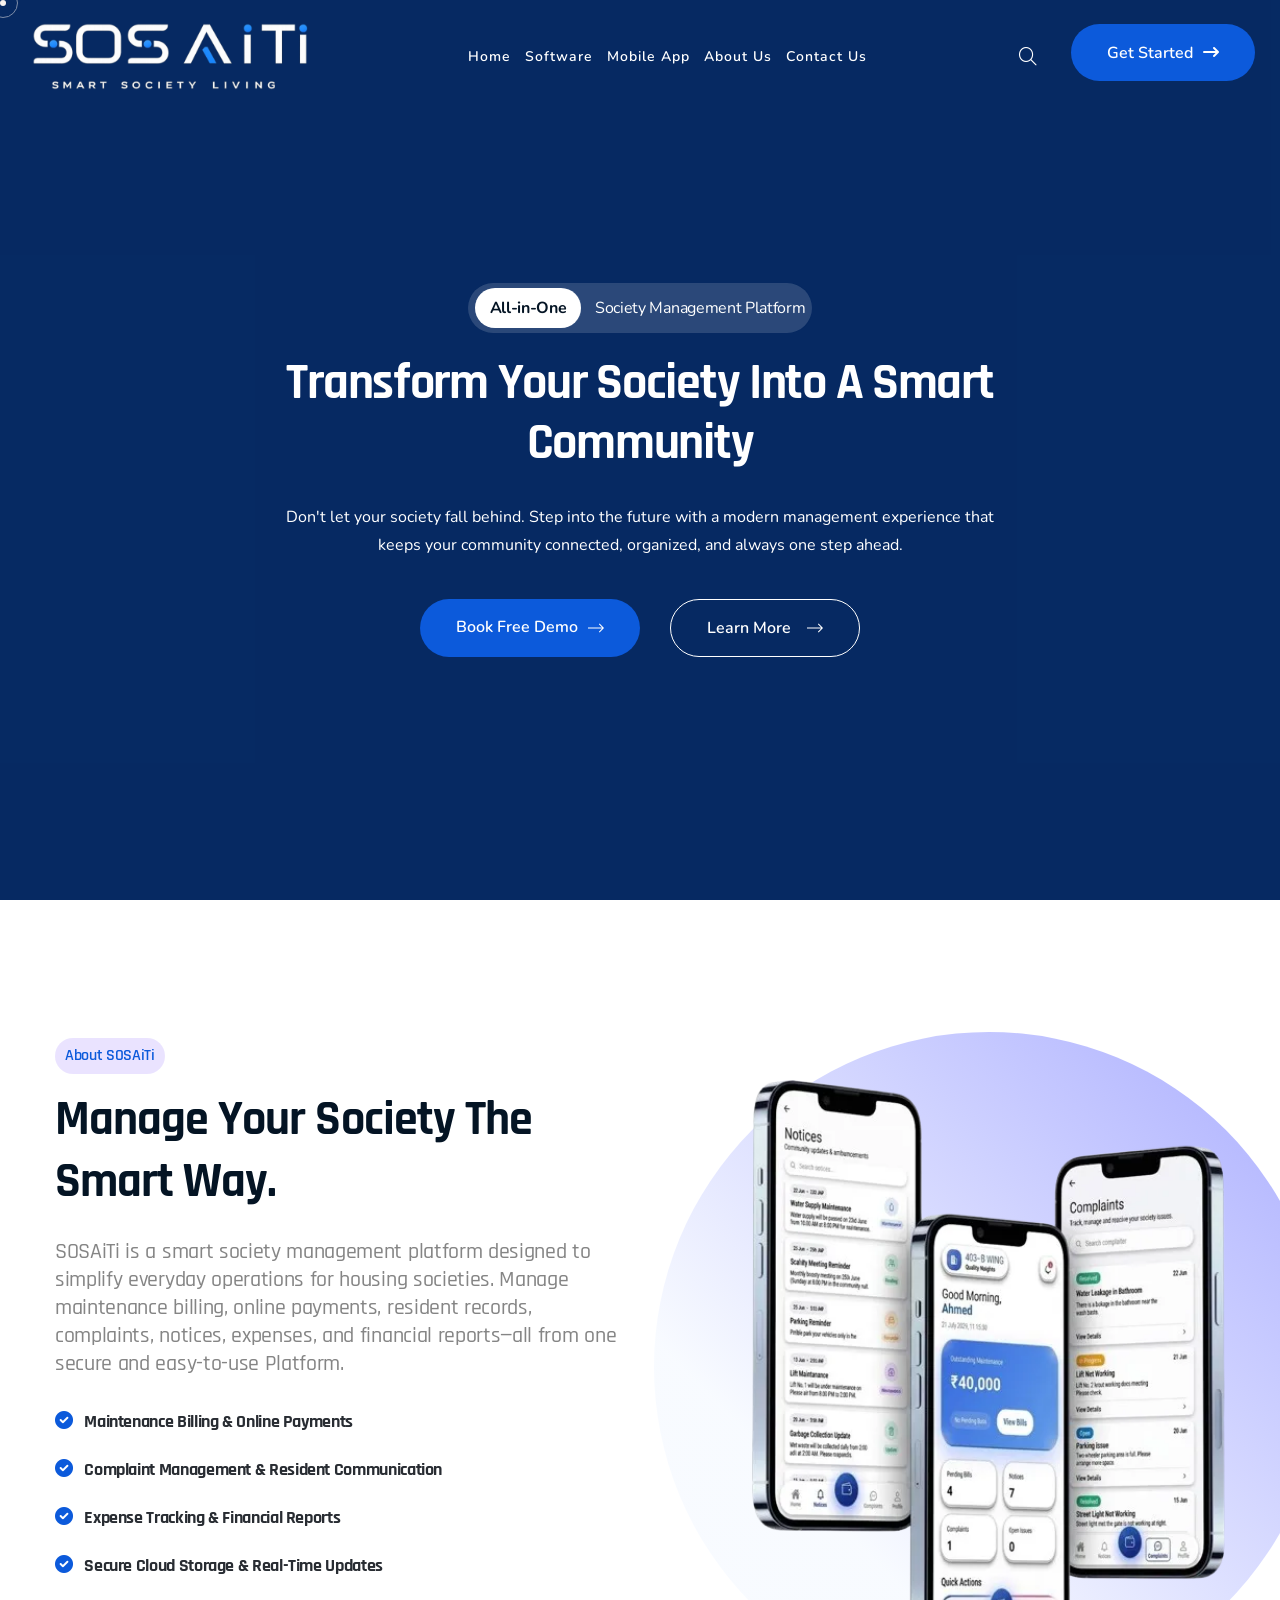
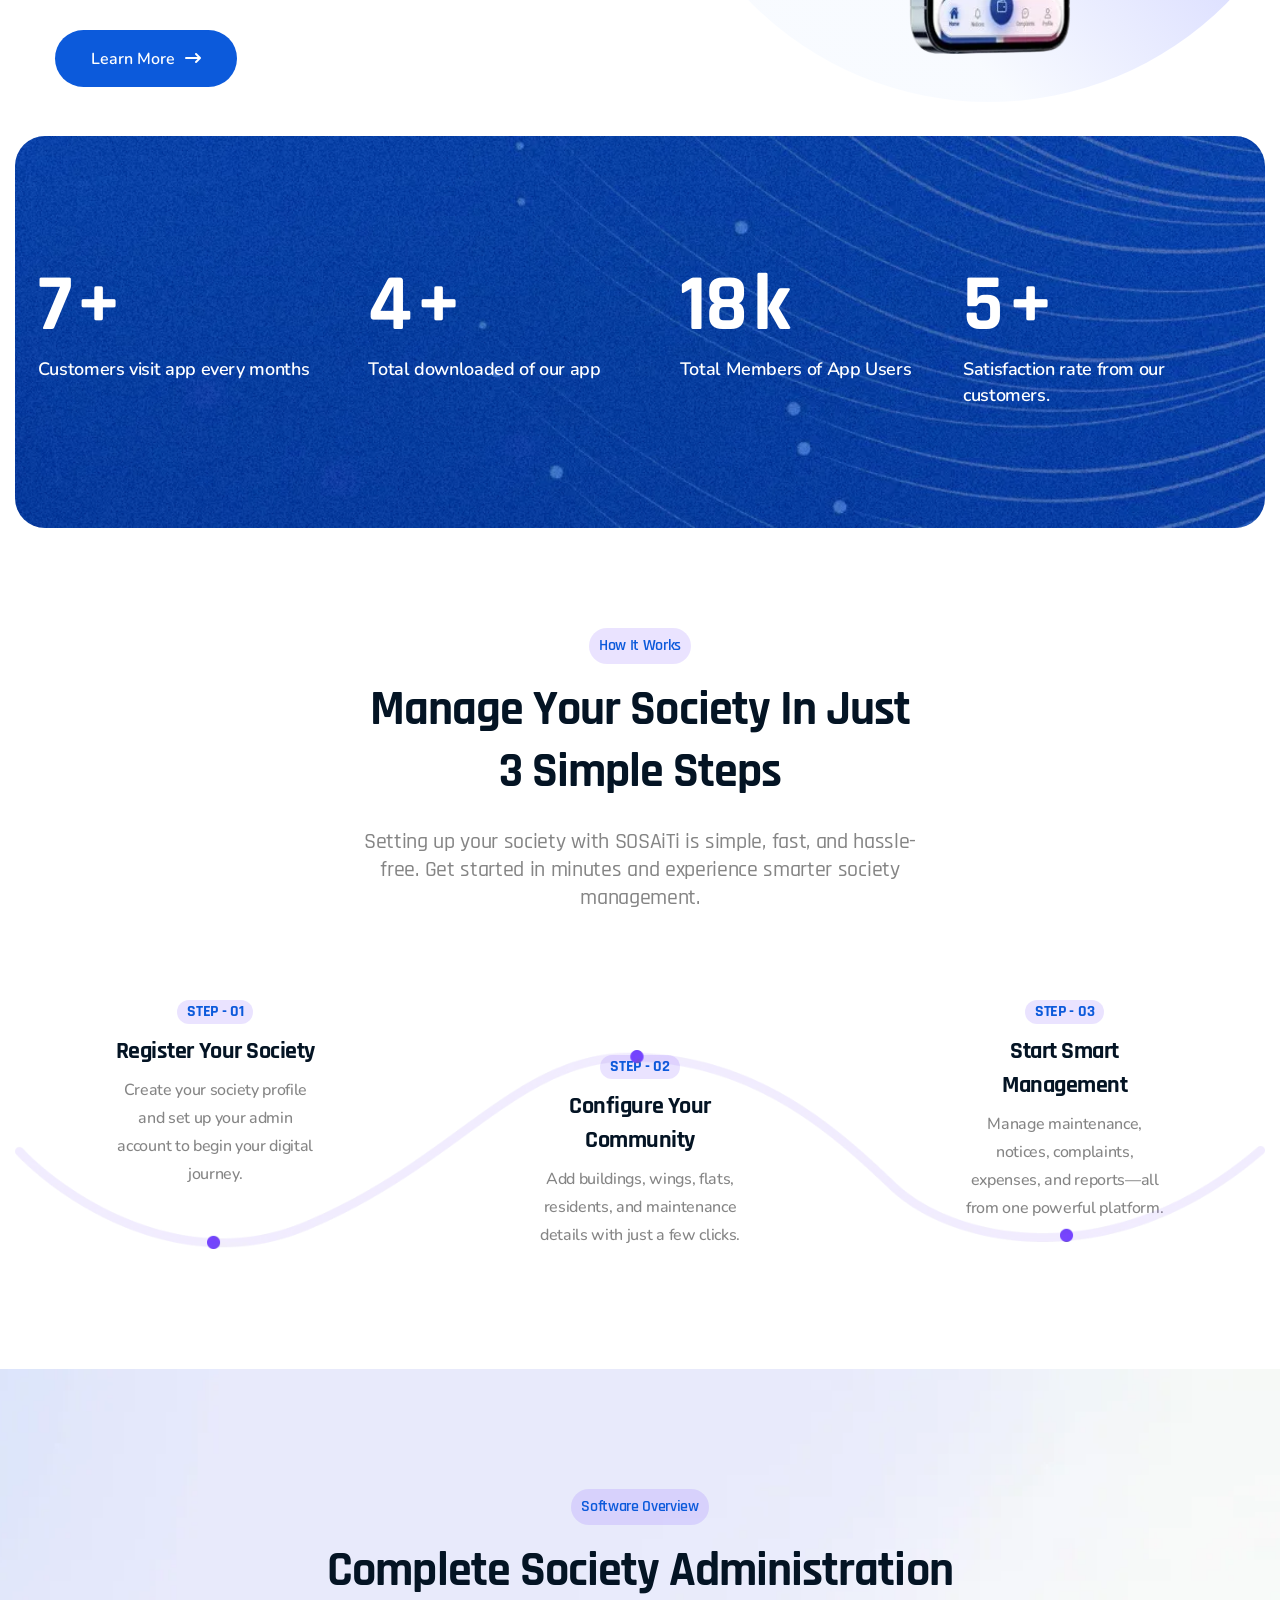
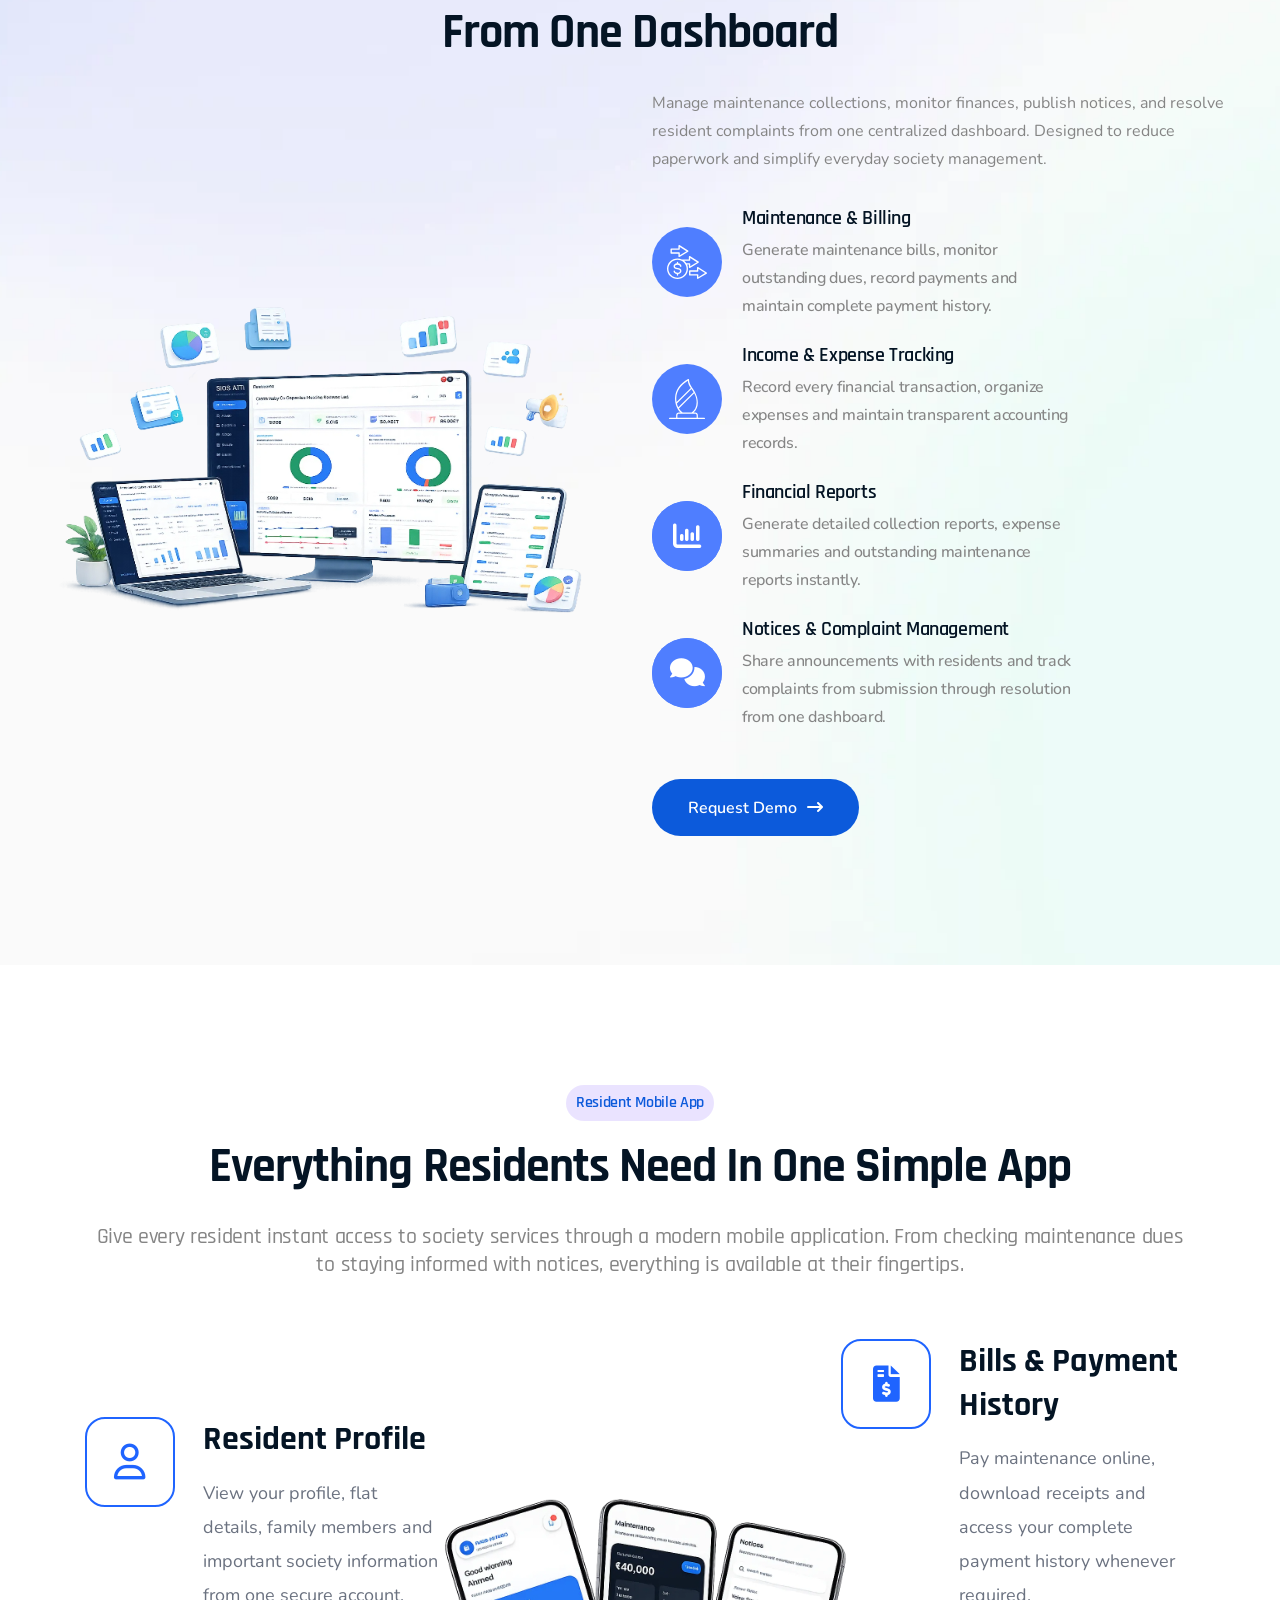
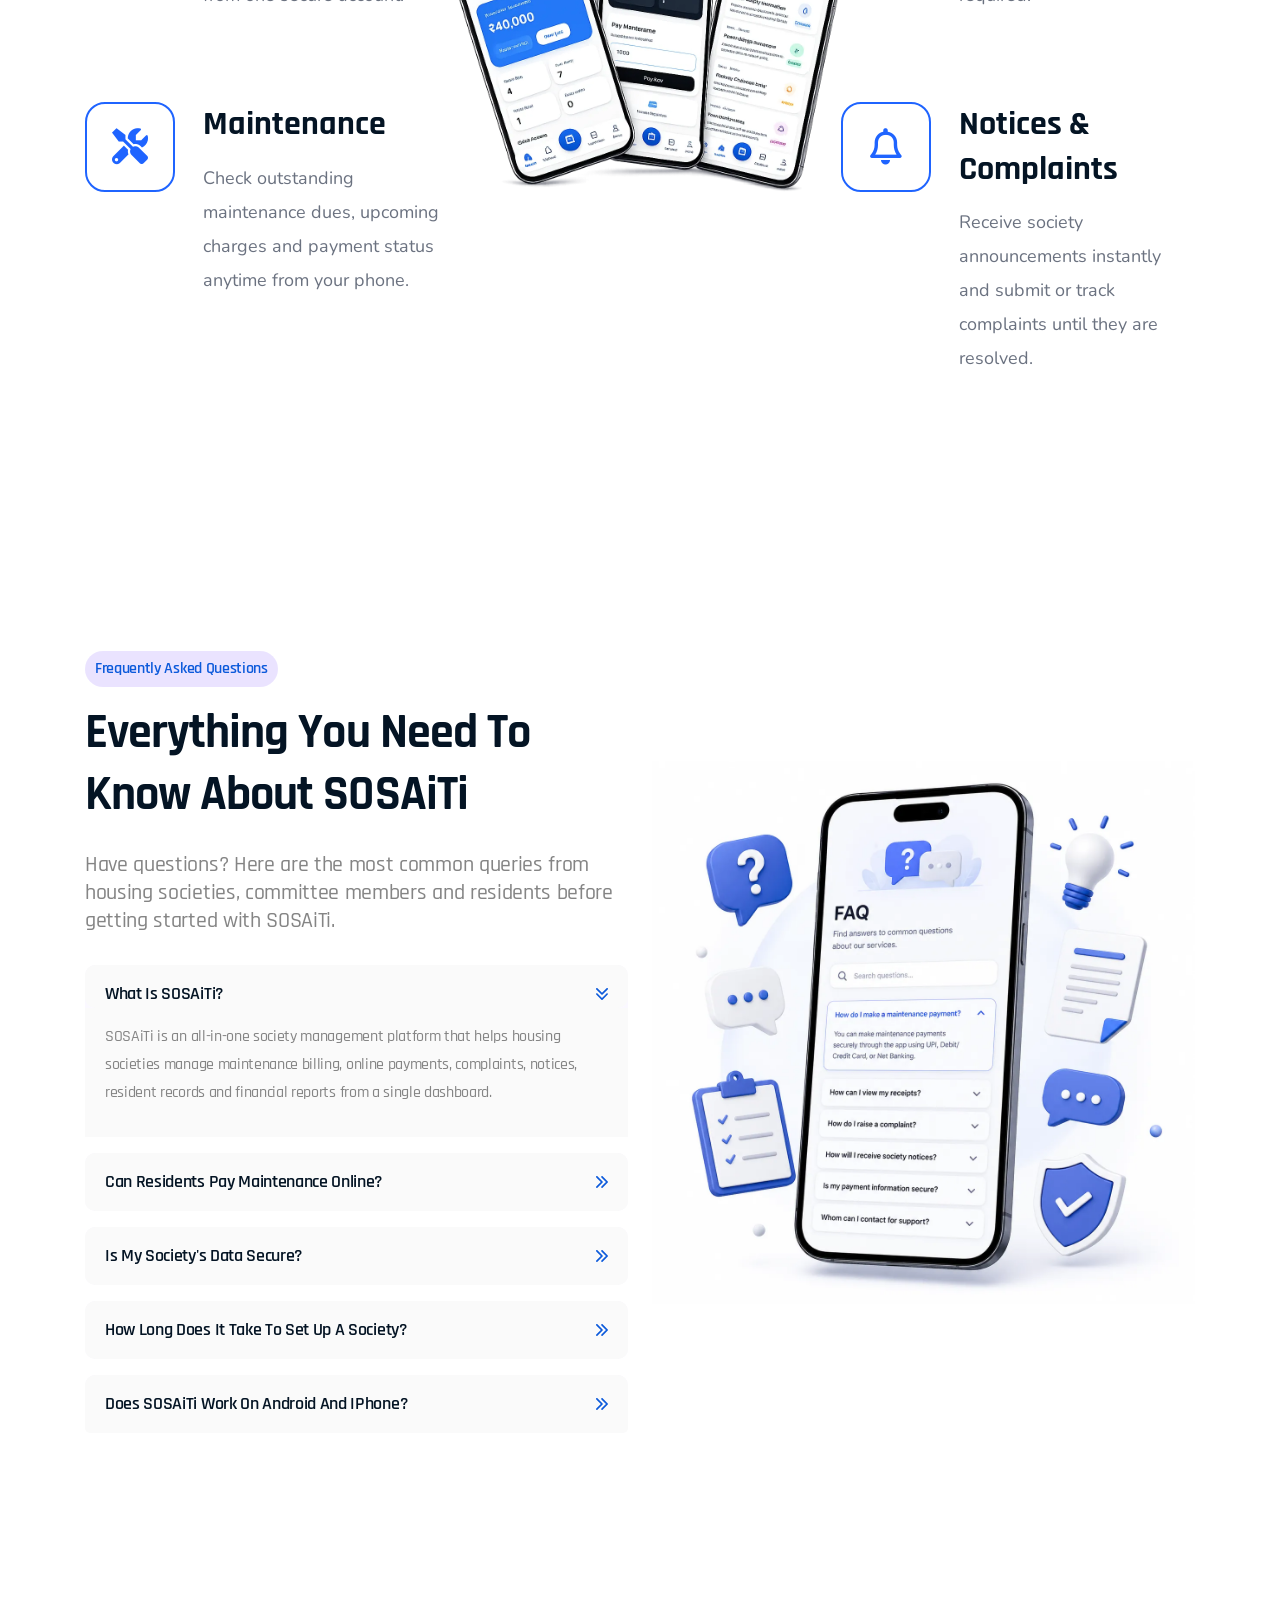
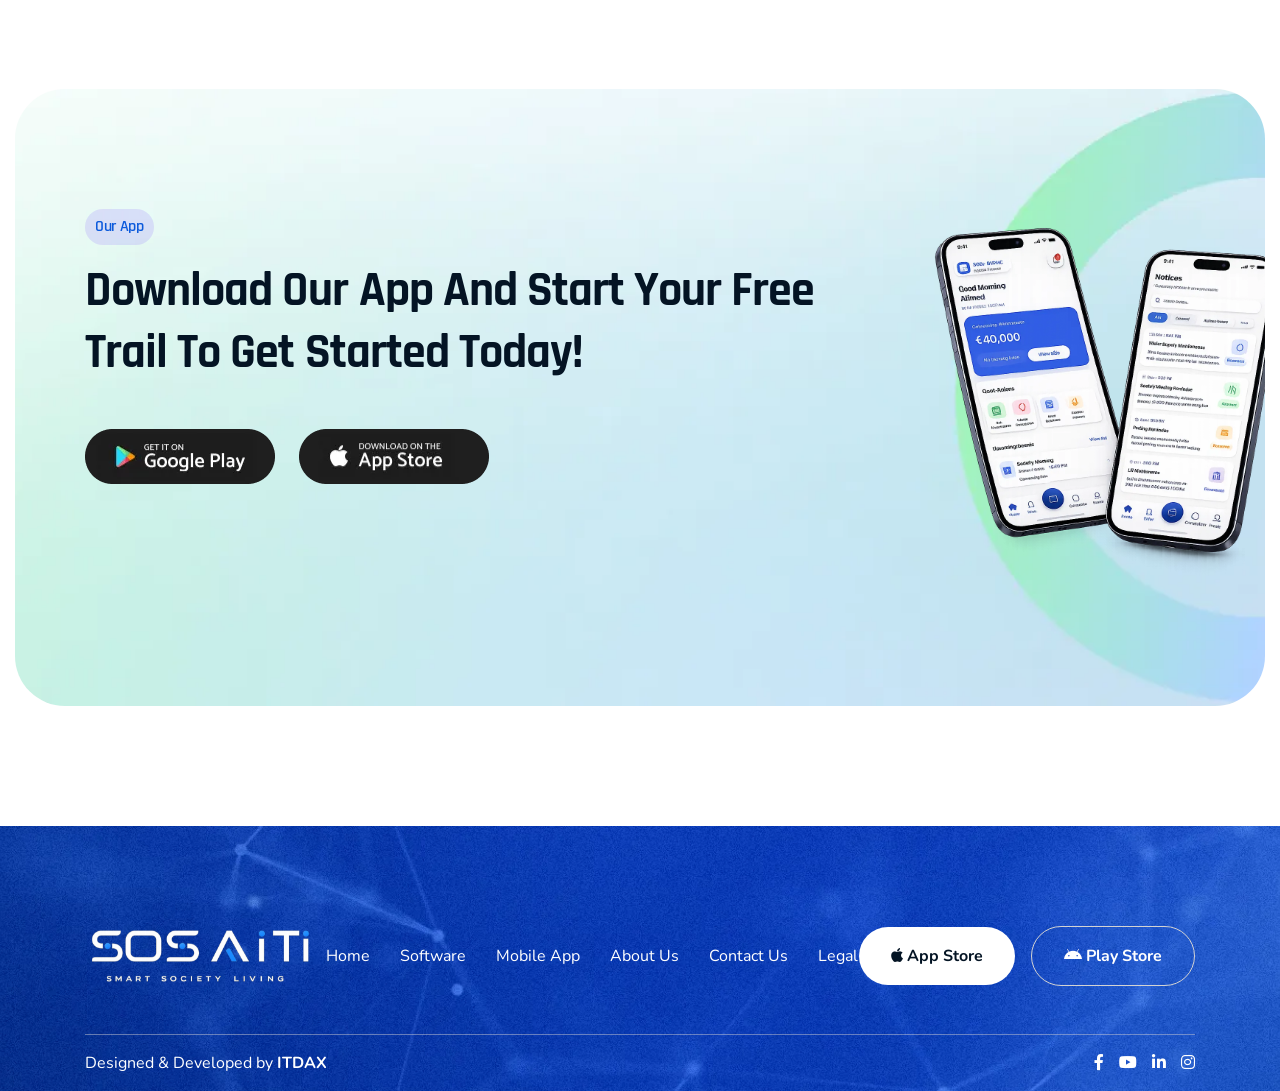
==== commit c96524d8: "20" ====
--- a/index.html
+++ b/index.html
@@ -1072,7 +1072,7 @@
 
             </div>
             <div class="gt-footer-bottom-wrapper2">
-                <p class="wow fadeInUp" data-wow-delay=".3s">Copyright© <b>Sosaiti</b></p>
+                <p class="wow fadeInUp" data-wow-delay=".3s">Designed & Developed by <b> <a href="https://www.itdax.in" target="_blank" style="color: #fff;">ITDAX</a></b></p>
                 <ul class="social-links wow fadeInUp" data-wow-delay=".5s">
                     <li> <a href="#"><i class="fa-brands fa-facebook-f"></i></a> </li>
                     <li> <a href="https://www.youtube.com/channel/UCQgSVvNt__u80H8s5AWmwgA"><i class="fa-brands fa-youtube"></i></a> </li>
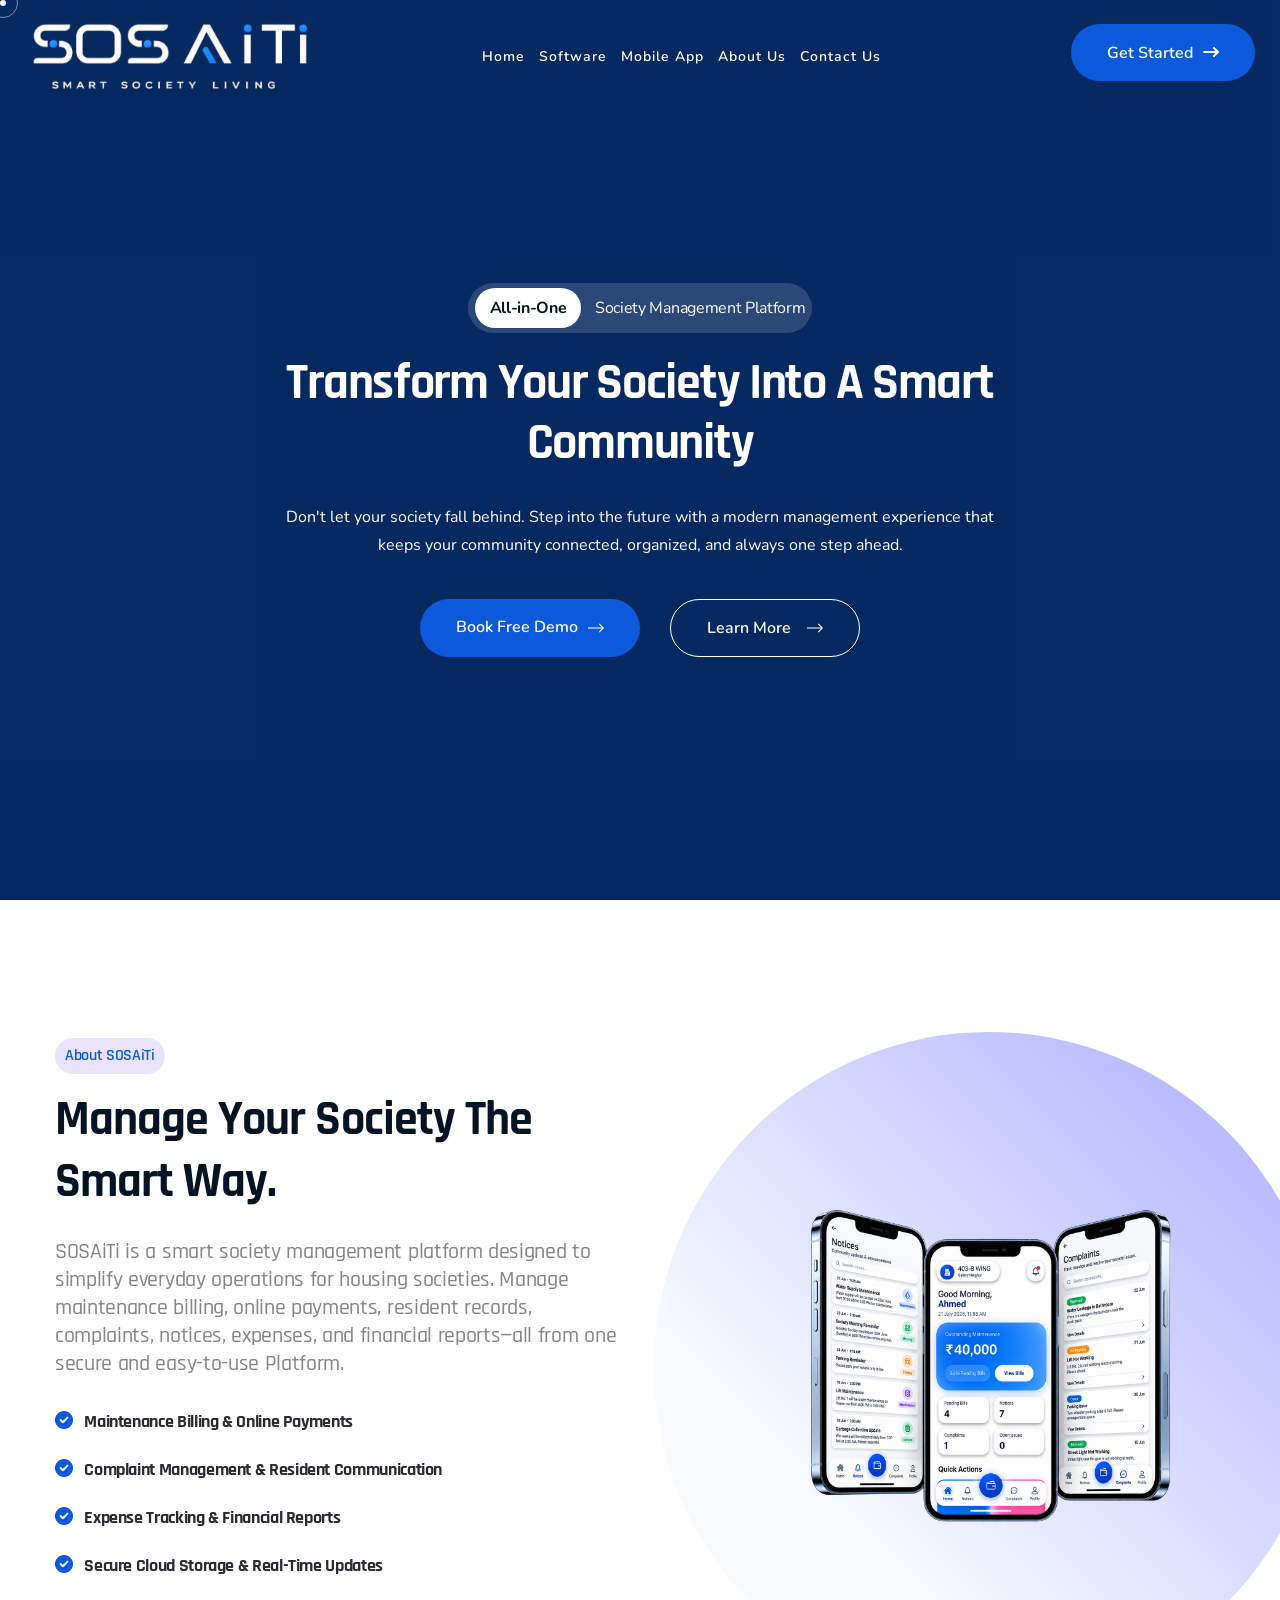
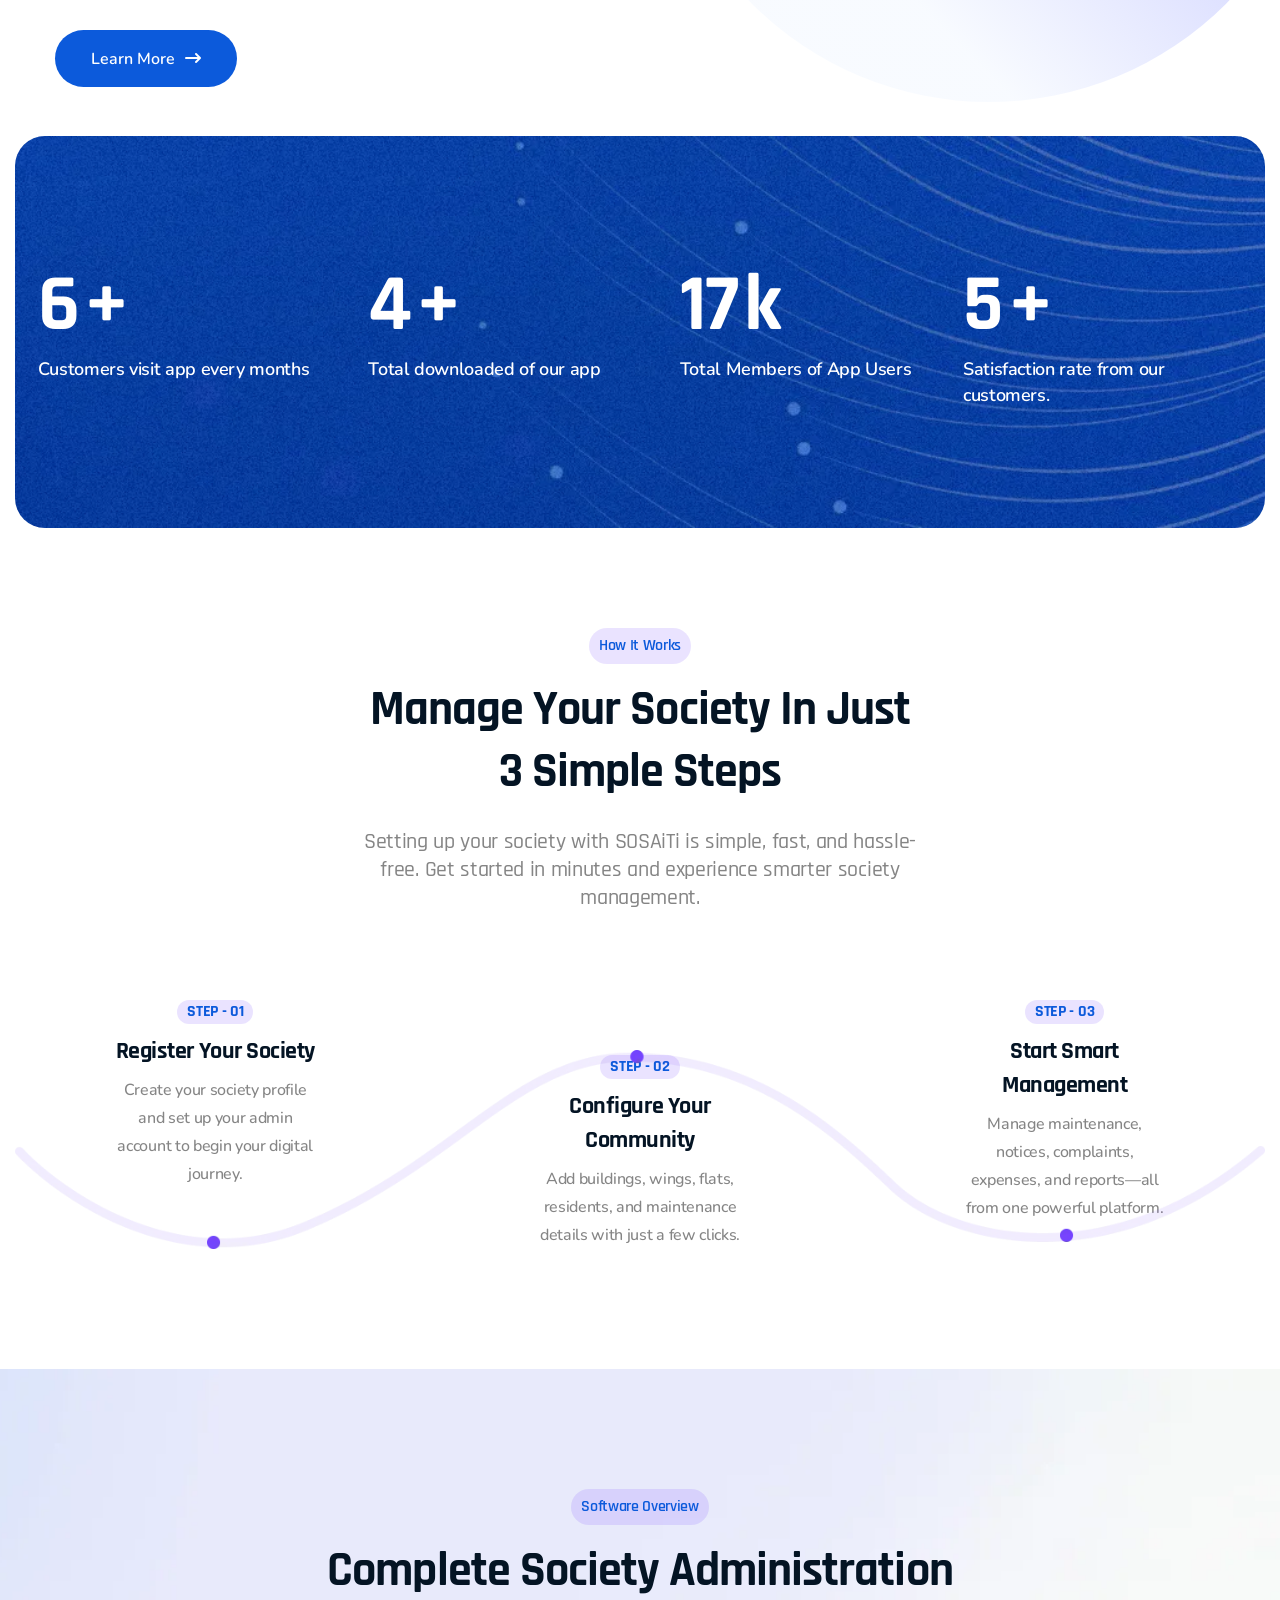
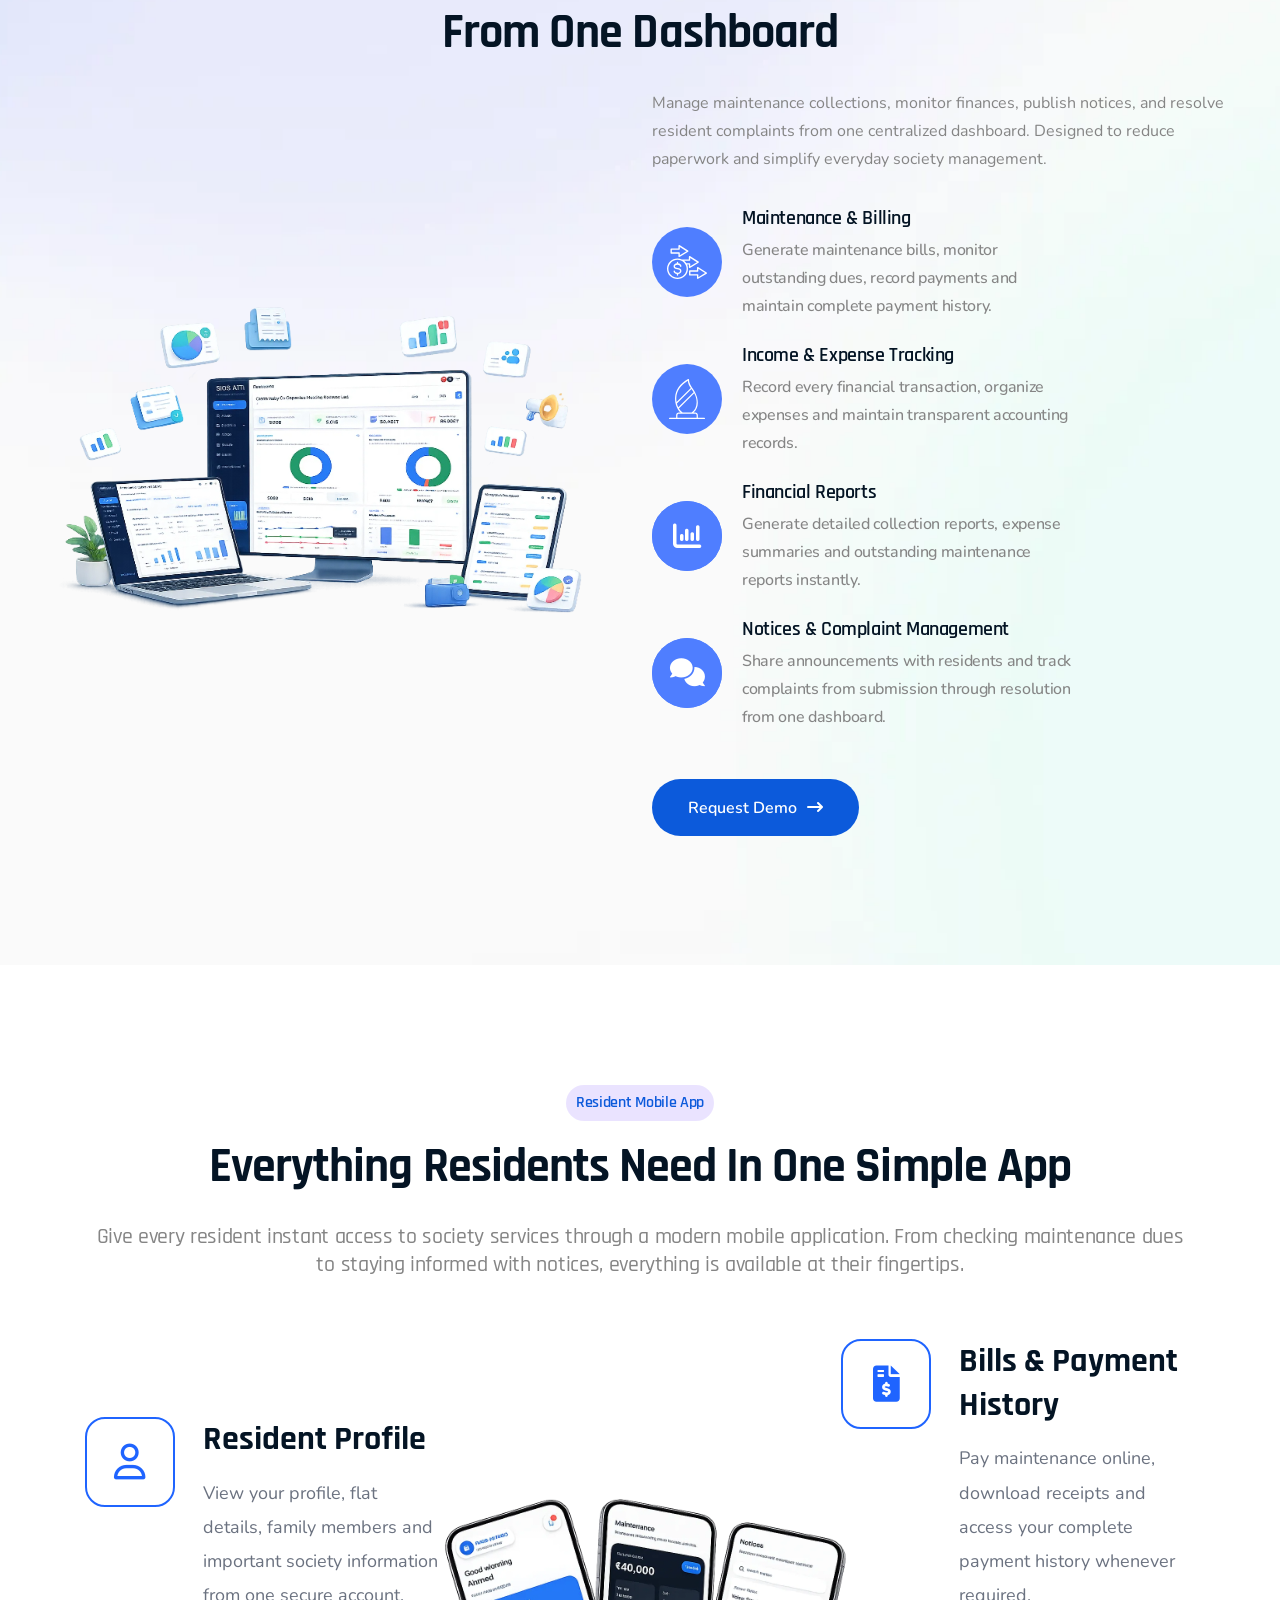
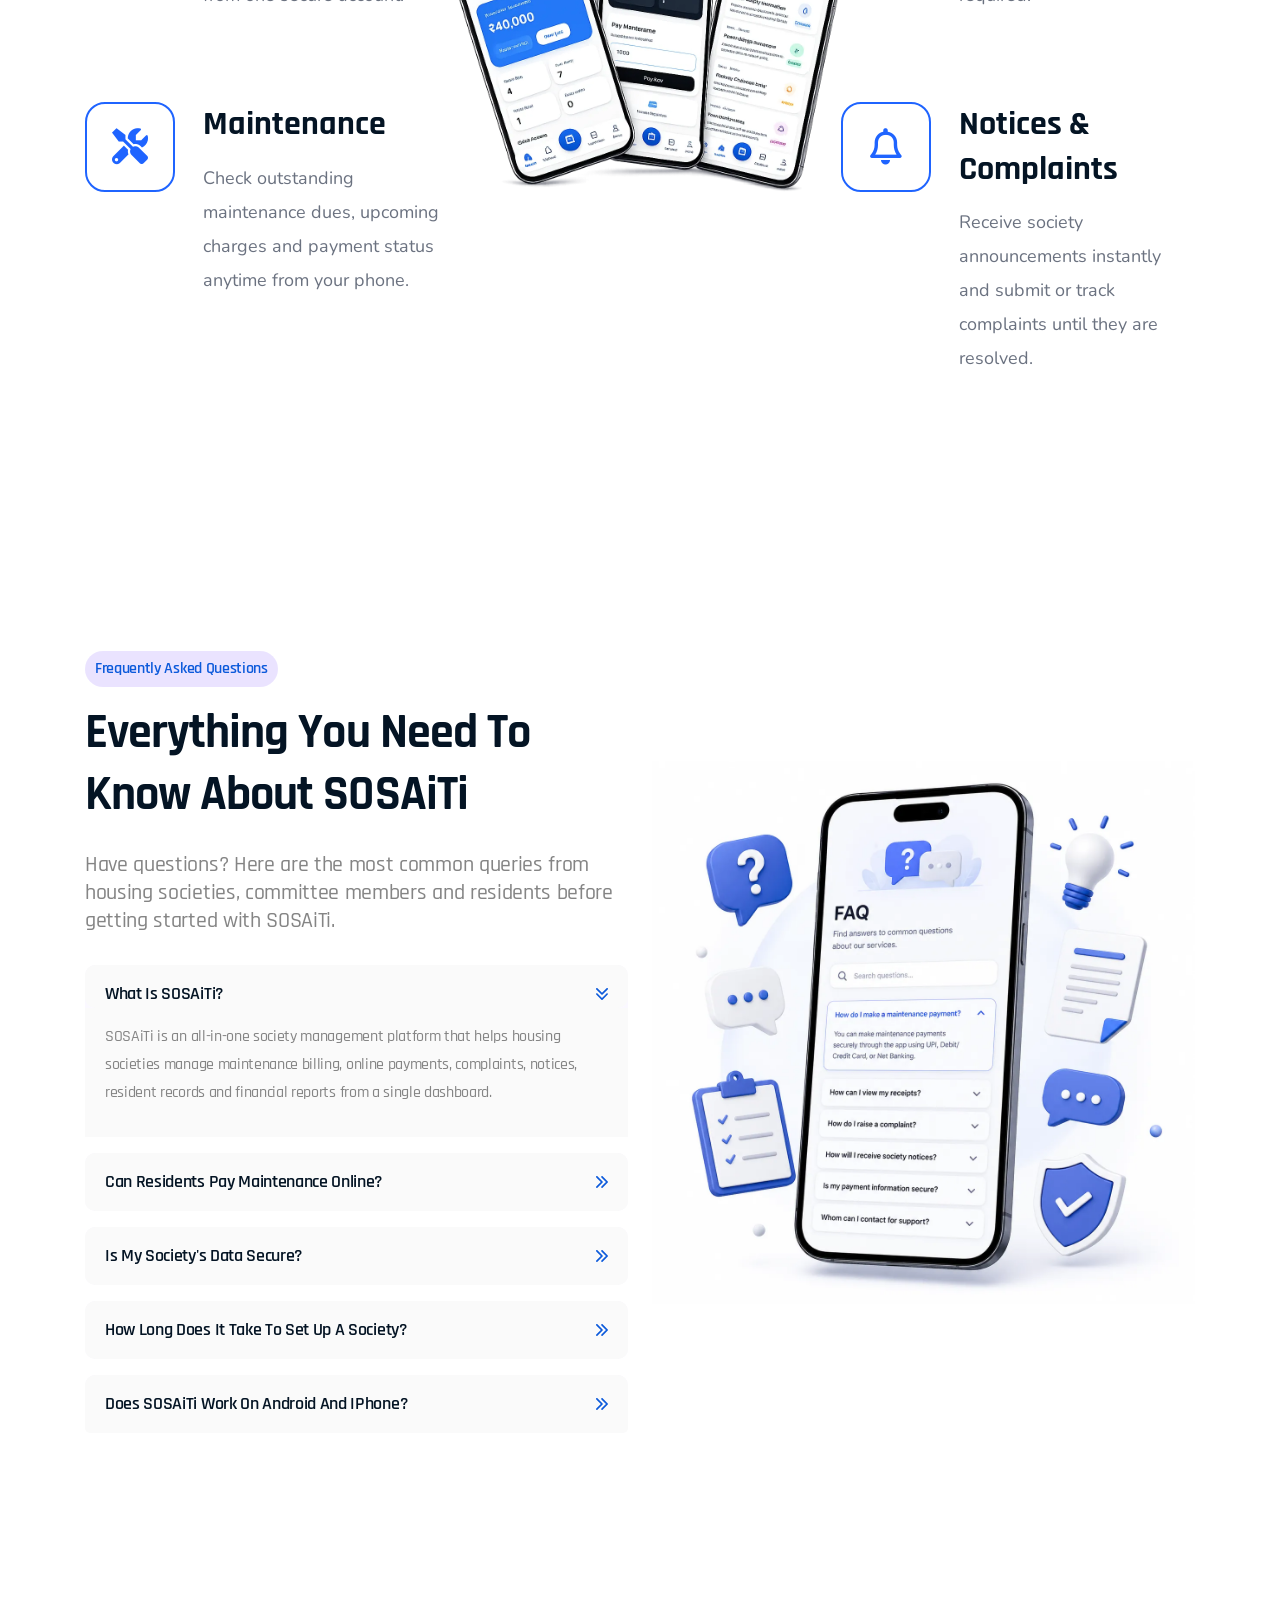
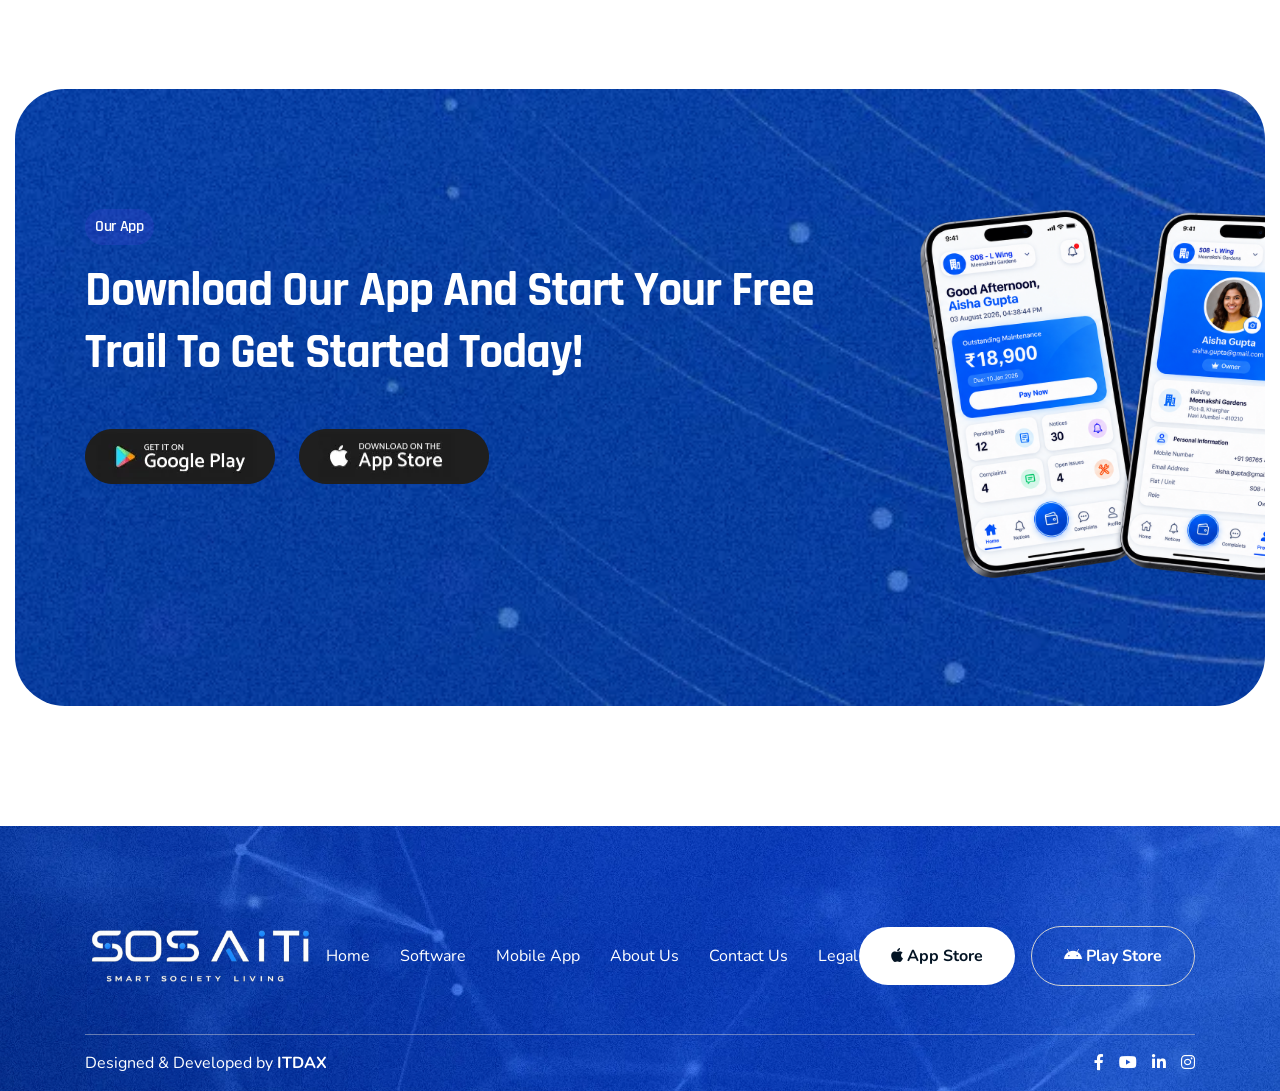
==== commit c51963b8: "21" ====
--- a/index.html
+++ b/index.html
@@ -130,8 +130,7 @@
                                     <i class="fal fa-envelope"></i>
                                 </div>
                                 <div class="offcanvas__contact-text">
-                                    <a href="mailto:sosaitiofficial@gmail.com"><span
-                                            class="mailto:sosaitiofficial@gmail.com">sosaitiofficial@gmail.com</span></a>
+                                    <a href="mailto:info@sosaiti.com"><span>info@sosaiti.com</span></a>
                                 </div>
                             </li>
                             <li class="d-flex align-items-center">
@@ -157,10 +156,9 @@
                             </a>
                         </div>
                         <div class="social-icon d-flex align-items-center">
-                            <a href="#"><i class="fab fa-facebook-f"></i></a>
-                            <a href="#"><i class="fab fa-twitter"></i></a>
-                            <a href="#"><i class="fab fa-youtube"></i></a>
-                            <a href="#"><i class="fab fa-linkedin-in"></i></a>
+                            <a href="https://www.instagram.com/sosaiti.official/"><i class="fab fa-instagram"></i></a>
+                            <a href="https://www.facebook.com/people/Sosaitiofficial/61592152299107/"><i class="fab fa-facebook-f"></i></a>                       
+                            <a href="https://www.linkedin.com/company/144485900"><i class="fab fa-linkedin-in"></i></a>
                         </div>
                     </div>
                 </div>
@@ -215,7 +213,7 @@
                             </div>
                         </div>
                         <div class="header-right d-flex justify-content-end align-items-center">
-                            <a href="#0" class="search-trigger search-icon"><i class="fal fa-search"></i></a>
+                            
 
                             <div class="header-button ms-4">
                                 <a href="contact.html" class="theme-btn">
@@ -395,7 +393,7 @@
                         <!-- Image -->
                         <div class="col-xl-6 col-lg-6 order-1 order-xl-2 wow fadeInUp" data-wow-delay=".3s">
                             <div class="advantage-images">
-                                <img src="assets/images/advantage/advantageThumb1_2.webp"
+                                <img src="assets/images/advantage/1.png"
                                     alt="SOSAiTi Society Management Dashboard">
                             </div>
                         </div>
@@ -998,16 +996,16 @@
         <div class="cta-container-wrapper style1">
             <div class="container">
                 <div class="cta-wrapper style1  section-padding fix bg-cover"
-                    style="background-image: url('assets/images/cta-bg.webp');">
+                    style="background-image: url('assets/images/shape/counterShape1_1.webp');">
                     <div class="container">
                         <div class="row gy-5">
                             <div class="col-xl-8 order-2 order-xl-1">
                                 <div class="cta-content">
                                     <div class="section-title">
-                                        <div class="subtitle wow fadeInUp" data-wow-delay=".2s">
+                                        <div class="subtitle wow fadeInUp" style="color: #fff;" data-wow-delay=".2s">
                                             Our App <!-- <img src="assets/images/icon/fireIcon.svg" alt="icon"> -->
                                         </div>
-                                        <h2 class="title wow fadeInUp" data-wow-delay=".4s">Download our app
+                                        <h2 class="title wow fadeInUp" data-wow-delay=".4s" style="color: #fff;">Download our app
                                             and start your free trail to get
                                             started today!</h2>
                                     </div>
@@ -1019,7 +1017,7 @@
                             </div>
                             <div class="col-xl-4 order-1 order-xl-2">
                                 <div class="cta-thumb wow fadeInUp" data-wow-delay=".2s">
-                                    <img src="assets/images/cta/cta1.webp" alt="thumb" width="160%"
+                                    <img src="assets/images/advantage/8.png" alt="thumb" width="160%"
                                         style="border-radius: 18px;">
                                 </div>
                             </div>
@@ -1074,11 +1072,29 @@
             <div class="gt-footer-bottom-wrapper2">
                 <p class="wow fadeInUp" data-wow-delay=".3s">Designed & Developed by <b> <a href="https://www.itdax.in" target="_blank" style="color: #fff;">ITDAX</a></b></p>
                 <ul class="social-links wow fadeInUp" data-wow-delay=".5s">
-                    <li> <a href="#"><i class="fa-brands fa-facebook-f"></i></a> </li>
-                    <li> <a href="https://www.youtube.com/channel/UCQgSVvNt__u80H8s5AWmwgA"><i class="fa-brands fa-youtube"></i></a> </li>
-                    <li> <a href="#"><i class="fa-brands fa-linkedin-in"></i></a> </li>
-                    <li> <a href="https://www.instagram.com/sosaiti.official/"><i
-                                class="fa-brands fa-instagram"></i></a> </li>
+                 <li>
+    <a href="https://www.facebook.com/people/Sosaitiofficial/61592152299107/">
+        <i class="fa-brands fa-facebook-f"></i>
+    </a>
+</li>
+
+<li>
+    <a href="https://www.youtube.com/channel/UCQgSVvNt__u80H8s5AWmwgA">
+        <i class="fa-brands fa-youtube"></i>
+    </a>
+</li>
+
+<li>
+    <a href="https://www.linkedin.com/company/144485900">
+        <i class="fa-brands fa-linkedin-in"></i>
+    </a>
+</li>
+
+<li>
+    <a href="https://www.instagram.com/sosaiti.official/">
+        <i class="fa-brands fa-instagram"></i>
+    </a>
+</li>
                 </ul>
             </div>
         </div>
--- a/assets/css/main.css
+++ b/assets/css/main.css
@@ -505,7 +505,7 @@
 
 .theme-btn.style2 svg path,
 .theme-btn.style2 svg rect {
-  fill: var(--title);
+  fill: var(--body);
   transition: all 0.4s;
   -webkit-transition: all 0.4s;
   -moz-transition: all 0.4s;
@@ -7384,7 +7384,8 @@
 }
 
 .wcu-wrapper.style1 .wcu-thumb .main-thumb img {
-  max-width: 140%;
+  margin: 100px 0;
+  max-width: 100%;
 }
 
 .wcu-wrapper.style1 .wcu-thumb .shape {
@@ -13080,7 +13081,7 @@
 }
 
 .feature-badge:hover{
-    background:#4F7EFF;
+    background:linear-gradient(135deg,#0d5cff,#003fc7);
     color:#fff;
 }
 
@@ -13100,7 +13101,7 @@
     width:100%;
     height:4px;
     border-radius:20px;
-    background:#4F7EFF;
+    background:linear-gradient(135deg,#0d5cff,#003fc7);
     opacity:.15;
 }
 
@@ -13219,7 +13220,7 @@
     height:58px;
     min-width:58px;
     border-radius:14px;
-    background:#4F7EFF;
+    background:linear-gradient(135deg,#0d5cff,#003fc7);
     display:flex;
     align-items:center;
     justify-content:center;
@@ -13370,7 +13371,7 @@
 
 .story-card.active{
 
-    background:#4F7EFF;
+    background:linear-gradient(135deg,#0d5cff,#003fc7);
     color:#fff;
 
 }
@@ -13509,7 +13510,7 @@
 
 .mv-card.active{
 
-    background:#4F7EFF;
+    background:linear-gradient(135deg,#0d5cff,#003fc7);
 
 }
 
@@ -13699,7 +13700,7 @@
     width:65px;
     height:65px;
     border-radius:18px;
-    background:#4F7EFF;
+    background:linear-gradient(135deg,#0d5cff,#003fc7);
     color:#fff;
     display:flex;
     align-items:center;
@@ -13833,7 +13834,7 @@
     margin:auto;
     margin-bottom:25px;
     border-radius:20px;
-    background:#4F7EFF;
+    background:linear-gradient(135deg,#0d5cff,#003fc7);
     color:#fff;
     display:flex;
     align-items:center;
@@ -14095,7 +14096,7 @@
 
 .leader-social a:hover{
 
-    background:#4F7EFF;
+    background:linear-gradient(135deg,#0d5cff,#003fc7);
 
     color:#fff;
 
@@ -14116,7 +14117,7 @@
     border-radius:30px;
 
     background:
-    linear-gradient(135deg,#4F7EFF,#6E95FF);
+    linear-gradient(135deg,#0d5cff,#003fc7);
 
     text-align:center;
 
@@ -14275,18 +14276,14 @@
 POWERED BY ITDAX
 ==========================================*/
 
-.powered-section{
-
-    background:#111827;
-    color:#fff;
-
-}
+
 
 .powered-wrapper{
 
-    background:linear-gradient(135deg,#111827,#1e293b);
+    background:linear-gradient(135deg,#0d5cff,#003fc7);
     border-radius:30px;
     padding:70px;
+     color:#fff;
 
 }
 
@@ -14865,4 +14862,8 @@
      .cursor-inner{
       display: none;
     }
+}
+
+.content h4 a[href^="mailto:"] {
+    text-transform: none !important;
 }
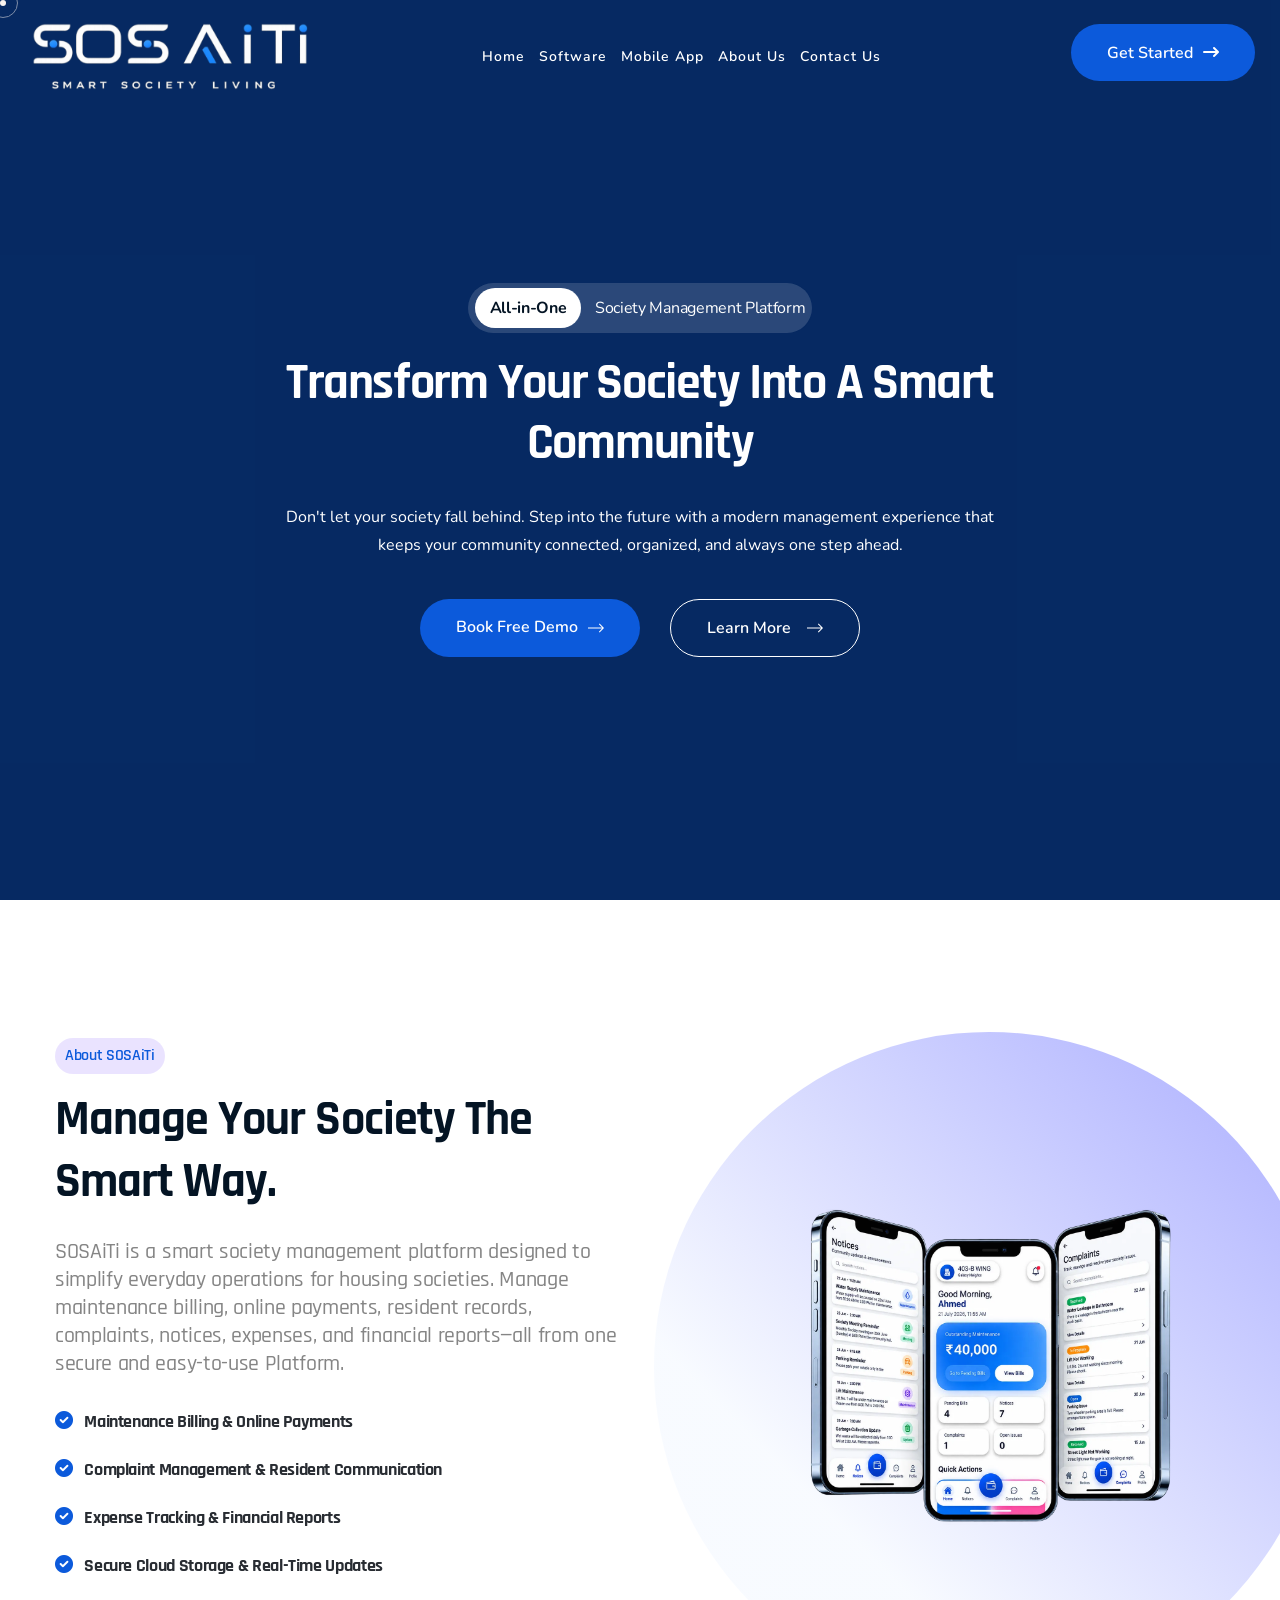
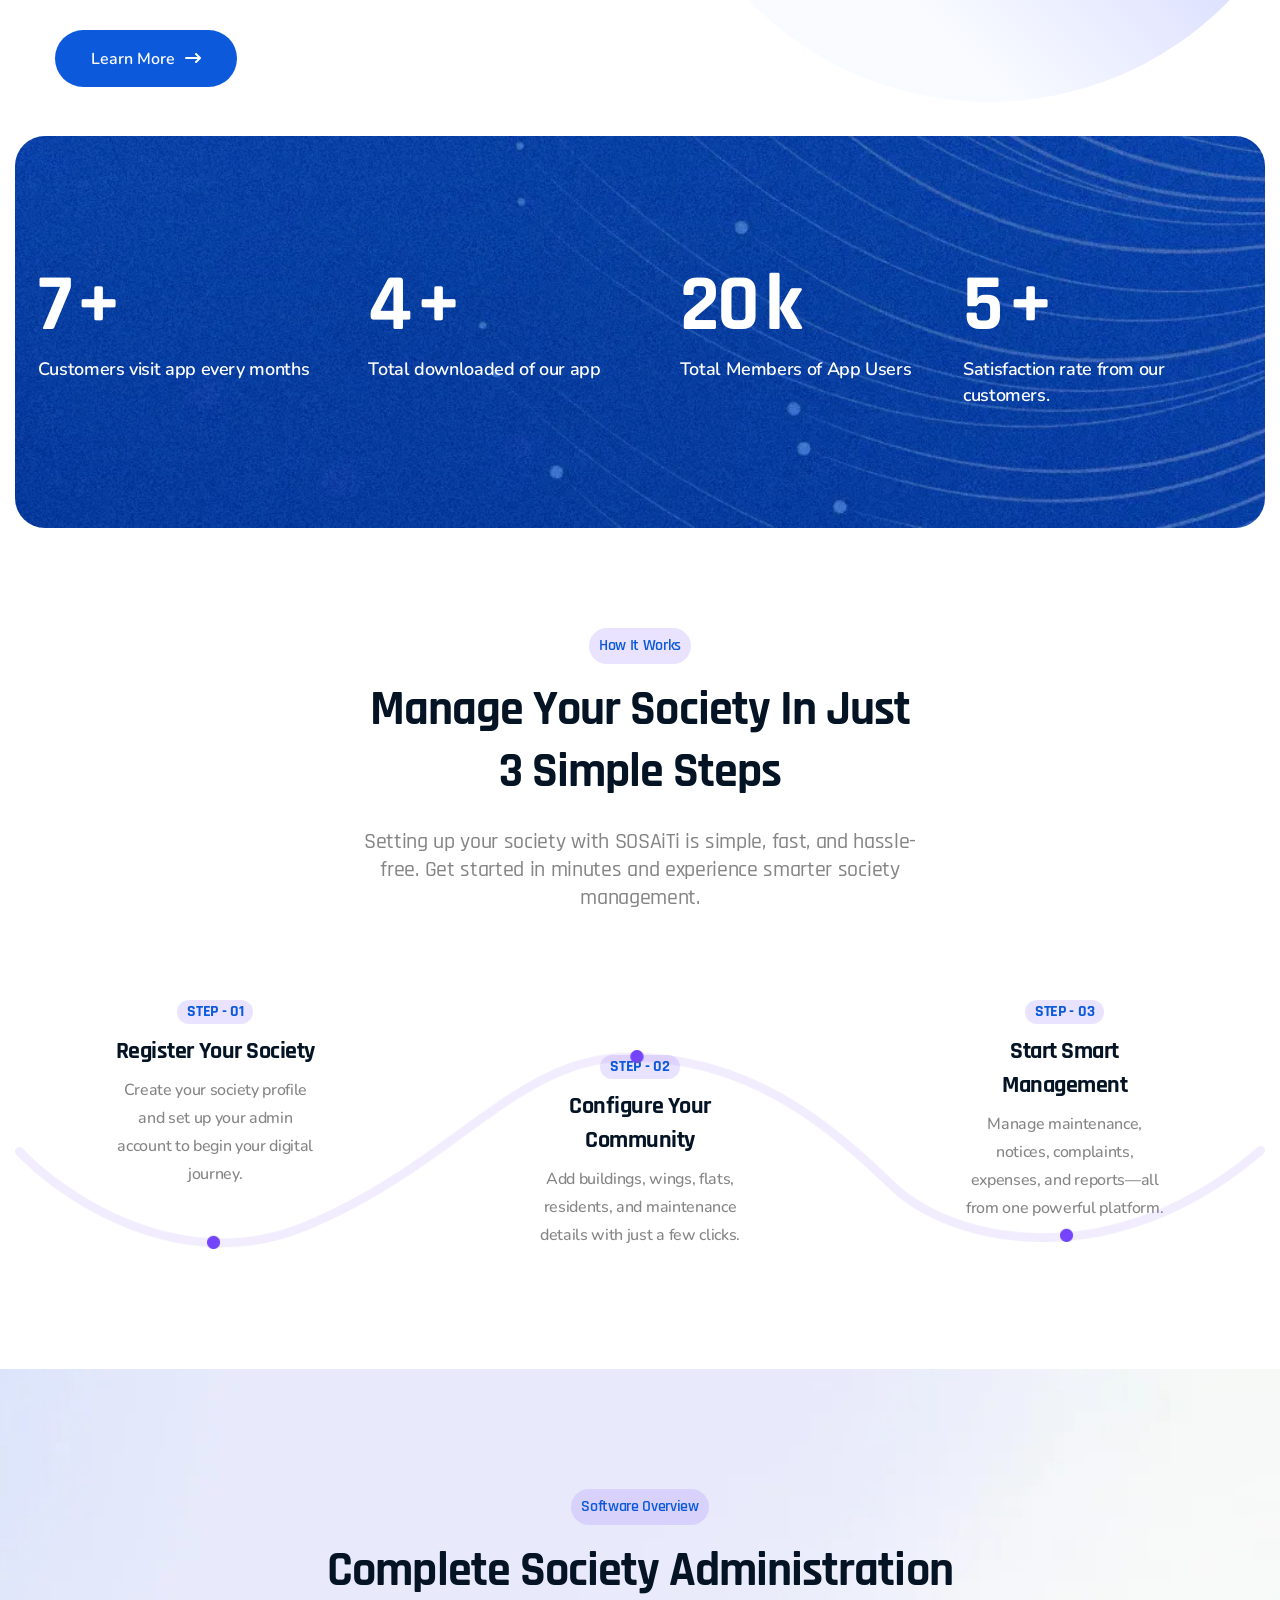
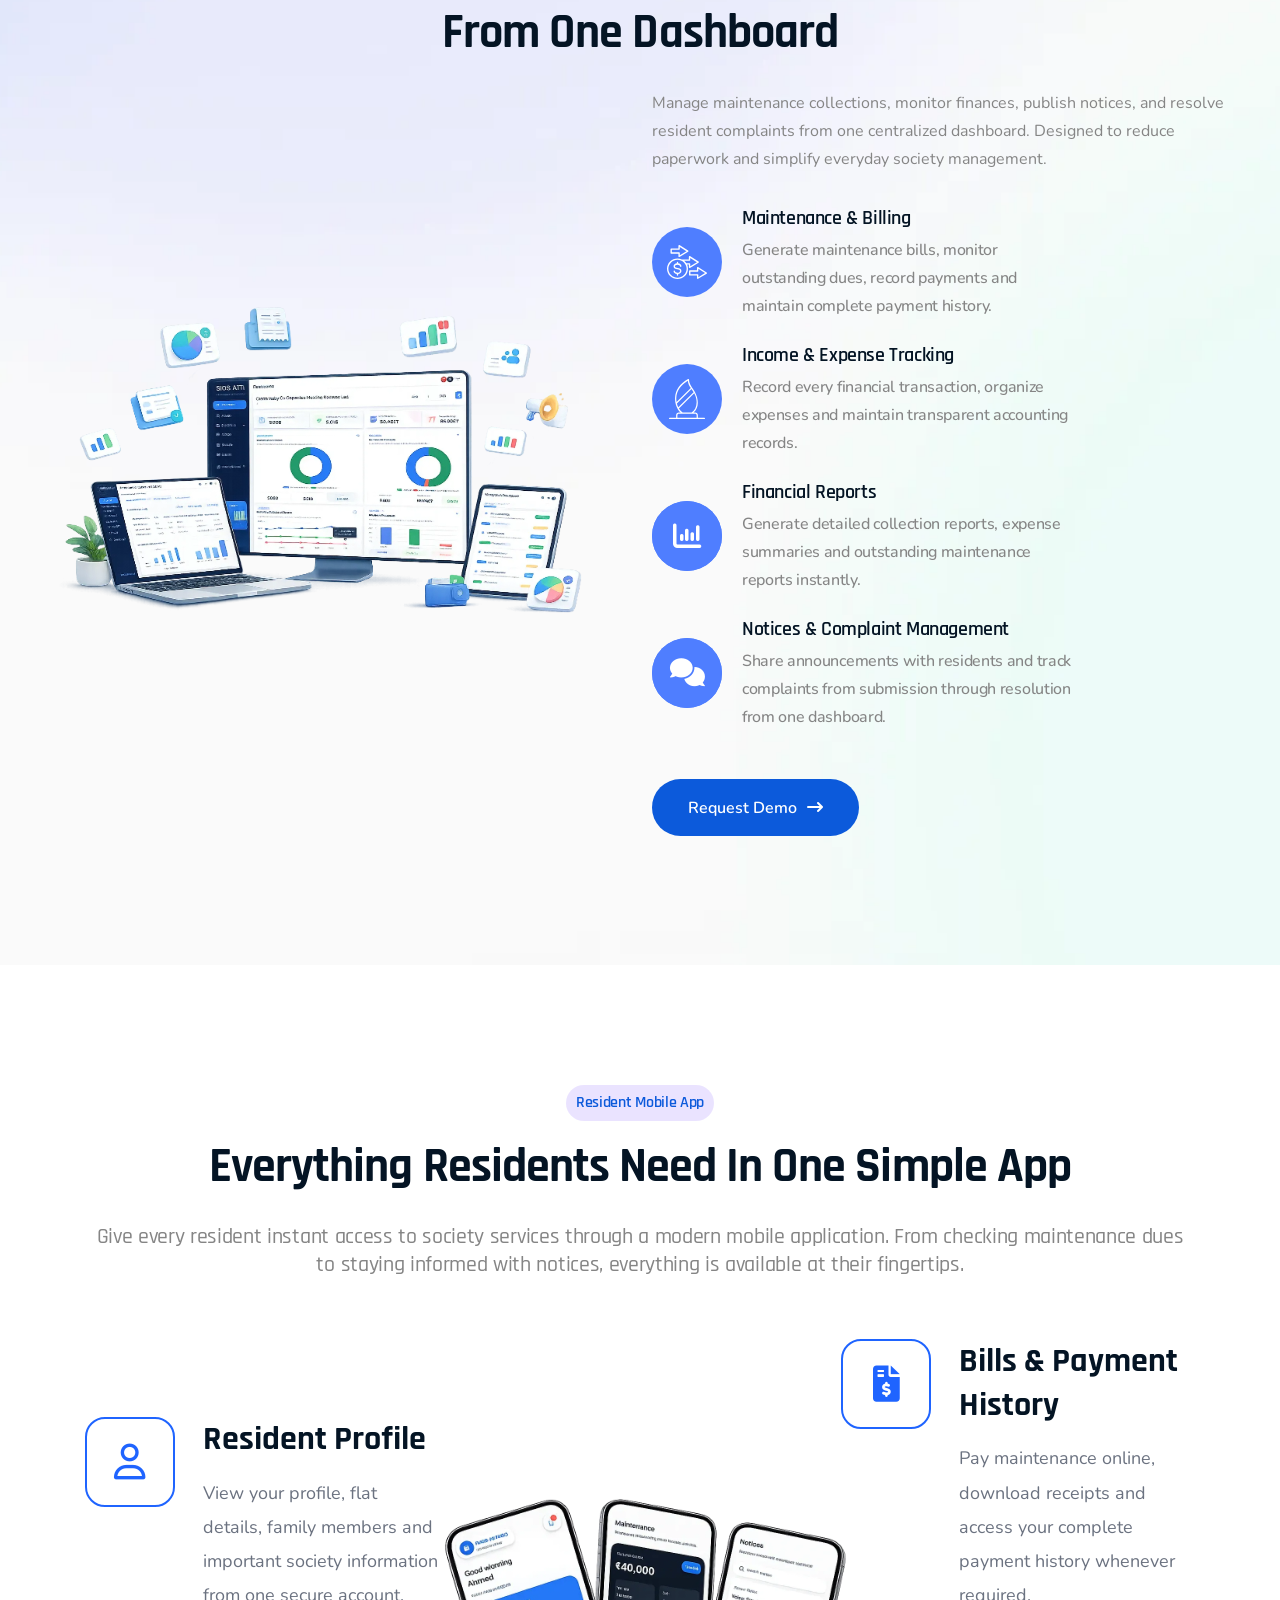
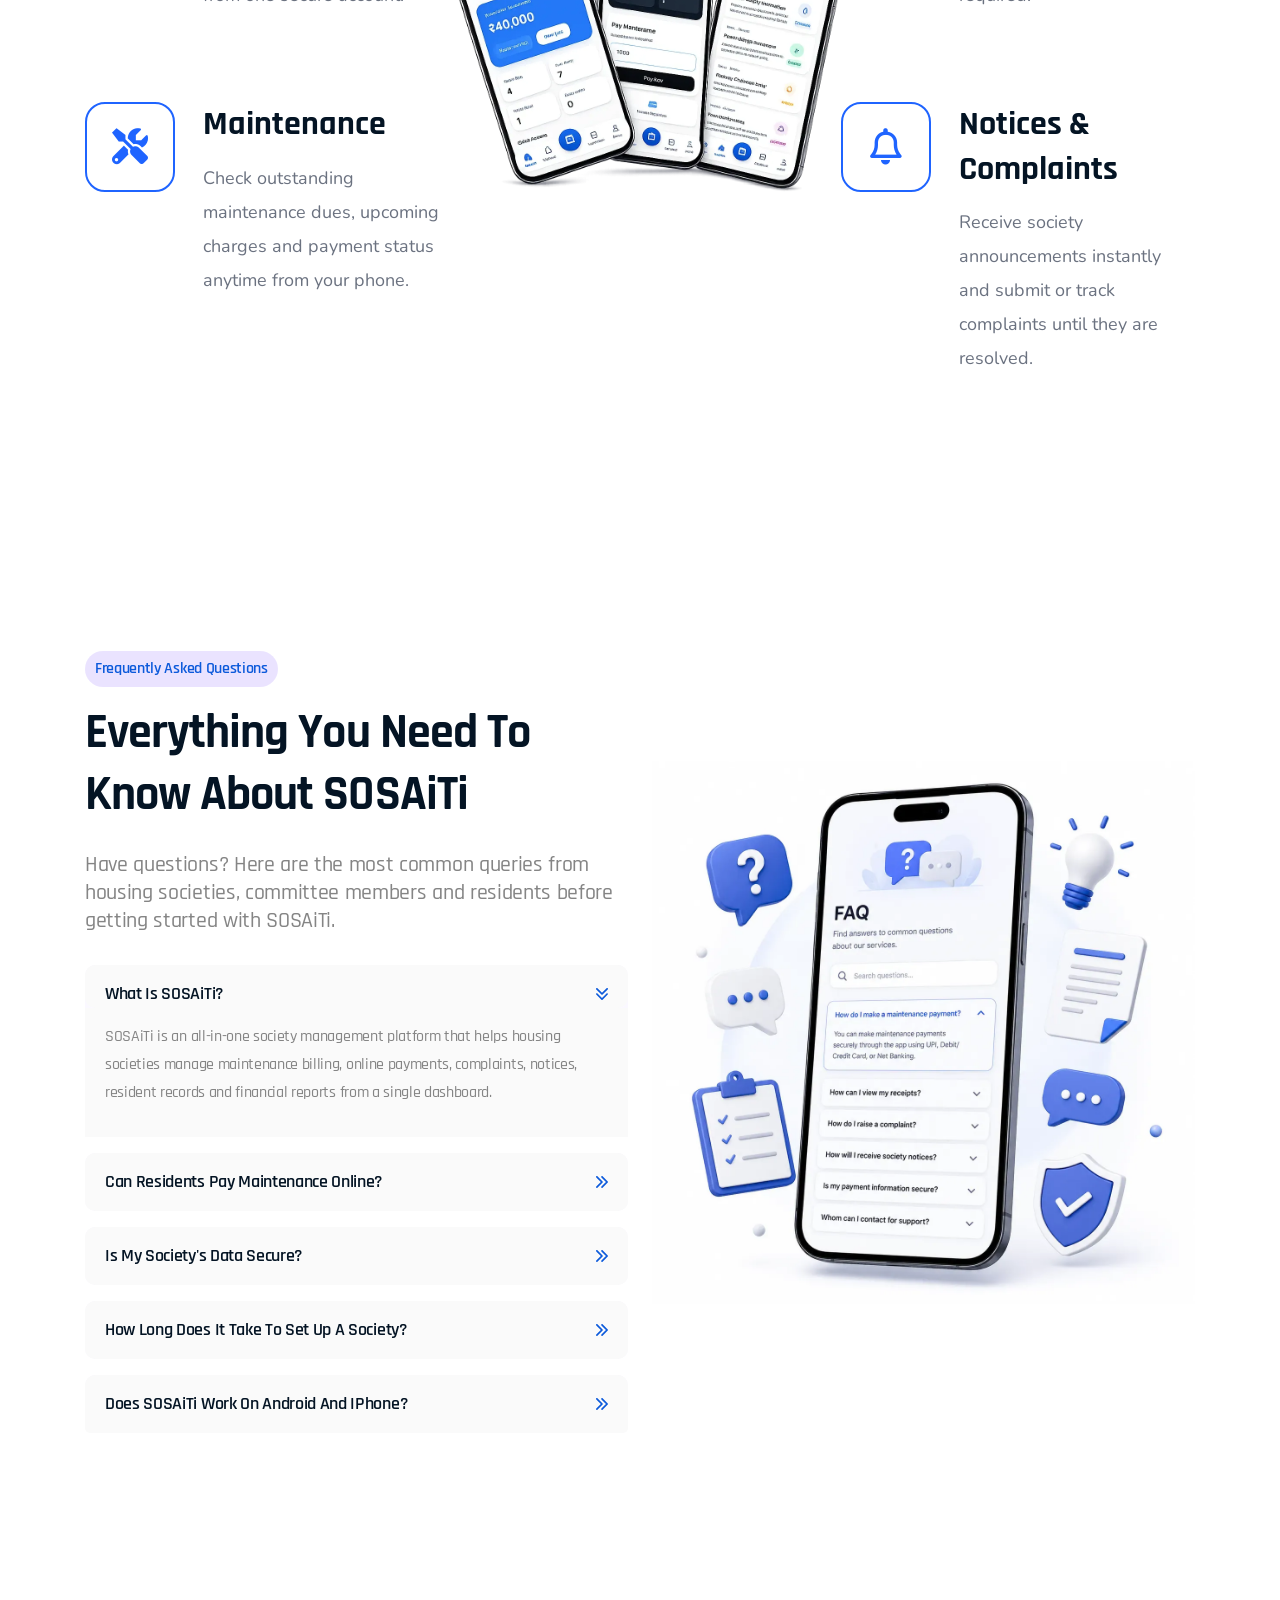
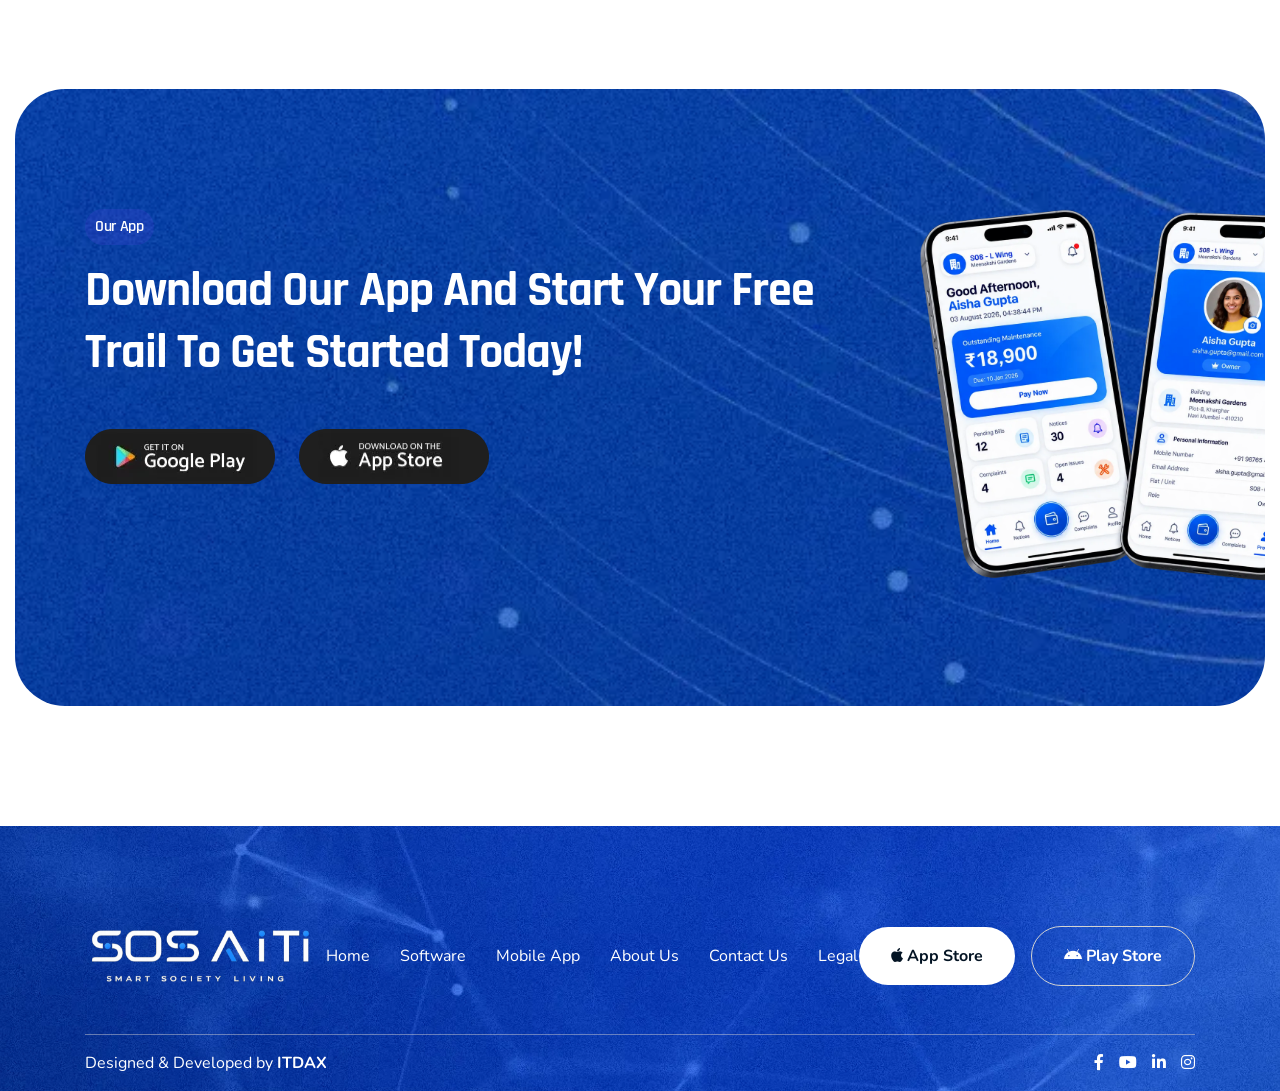
==== commit 0917629f: "22" ====
--- a/index.html
+++ b/index.html
@@ -4,32 +4,351 @@
 
 
 <head>
-    <!-- ========== Meta Tags ========== -->
+
+    <!-- =========================================================
+         BASIC DOCUMENT / SEO
+    ========================================================== -->
+
     <meta charset="UTF-8">
+
     <meta http-equiv="X-UA-Compatible" content="IE=edge">
-    <meta name="viewport" content="width=device-width, initial-scale=1">
-    <meta name="author" content="scriptotheme">
-    <meta name="description" content="Sosaiti- Smart Society Living">
-    <!-- ======== Page title ============ -->
-    <title>Sosaiti- Smart Society Living</title>
-    <!--<< Favcion >>-->
-    <link rel="shortcut icon" href="assets/images/favicon.webp">
-    <!--<< Bootstrap min.css >>-->
-    <link rel="stylesheet" href="assets/css/bootstrap.min.css">
-    <!--<< All Min Css >>-->
-    <link rel="stylesheet" href="assets/css/all.min.css">
-    <!--<< Animate.css >>-->
-    <link rel="stylesheet" href="assets/css/animate.css">
-    <!--<< Magnific popup.css >>-->
-    <link rel="stylesheet" href="assets/css/magnific-popup.css">
-    <!--<< MeanMenu.css >>-->
-    <link rel="stylesheet" href="assets/css/meanmenu.css">
-    <!--<< Swiper Bundle.css >>-->
-    <link rel="stylesheet" href="assets/css/swiper-bundle.min.css">
-    <!--<< NiceSelect.css >>-->
-    <link rel="stylesheet" href="assets/css/nice-select.css">
-    <!--<< Main.css >>-->
-    <link rel="stylesheet" href="assets/css/main.css">
+
+    <meta name="viewport"
+        content="width=device-width, initial-scale=1.0, viewport-fit=cover">
+
+    <meta name="language" content="English">
+
+    <meta name="author" content="SOSAiTi">
+
+    <meta name="publisher" content="SOSAiTi">
+
+    <meta name="description"
+        content="SOSAiTi is a smart society management app that makes maintenance payments, bills, complaints, notices and resident communication simple, secure and connected.">
+
+    <meta name="keywords"
+        content="society management app, society maintenance app, society management software, apartment management app, housing society app, residential society management, society maintenance software, online maintenance payment, society bill payment, society complaint management, society notice app, resident management app, smart society app, SOSAiTi">
+
+    <meta name="robots"
+        content="index, follow, max-image-preview:large, max-snippet:-1, max-video-preview:-1">
+
+    <meta name="googlebot"
+        content="index, follow, max-image-preview:large, max-snippet:-1, max-video-preview:-1">
+
+    <meta name="bingbot"
+        content="index, follow, max-image-preview:large, max-snippet:-1, max-video-preview:-1">
+
+
+    <!-- =========================================================
+         PAGE TITLE
+    ========================================================== -->
+
+    <title>
+        SOSAiTi – Smart Society Management & Maintenance App
+    </title>
+
+
+    <!-- =========================================================
+         CANONICAL
+    ========================================================== -->
+
+    <link rel="canonical"
+        href="https://sosaiti.com/">
+
+
+    <!-- =========================================================
+         HREFLANG
+    ========================================================== -->
+
+    <link rel="alternate"
+        hreflang="en-in"
+        href="https://sosaiti.com/">
+
+    <link rel="alternate"
+        hreflang="x-default"
+        href="https://sosaiti.com/">
+
+
+    <!-- =========================================================
+         FAVICON / BRAND ICON
+    ========================================================== -->
+
+    <link rel="icon"
+        type="image/svg+xml"
+        href="assets/images/logo/logo.svg">
+
+    <link rel="shortcut icon"
+        type="image/svg+xml"
+        href="assets/images/logo/logo.svg">
+
+    <link rel="apple-touch-icon"
+        href="assets/images/logo/logo2.svg">
+
+    <meta name="theme-color"
+        content="#0B5ED7">
+
+    <meta name="msapplication-TileColor"
+        content="#0B5ED7">
+
+
+    <!-- =========================================================
+         MOBILE / APP
+    ========================================================== -->
+
+    <meta name="mobile-web-app-capable"
+        content="yes">
+
+    <meta name="apple-mobile-web-app-capable"
+        content="yes">
+
+    <meta name="apple-mobile-web-app-status-bar-style"
+        content="default">
+
+    <meta name="apple-mobile-web-app-title"
+        content="SOSAiTi">
+
+
+    <!-- =========================================================
+         FORMAT DETECTION
+    ========================================================== -->
+
+    <meta name="format-detection"
+        content="telephone=no">
+
+
+    <!-- =========================================================
+         OPEN GRAPH
+         Facebook / WhatsApp / LinkedIn
+    ========================================================== -->
+
+    <meta property="og:type"
+        content="website">
+
+    <meta property="og:site_name"
+        content="SOSAiTi">
+
+    <meta property="og:title"
+        content="SOSAiTi – Smart Society Management & Maintenance App">
+
+    <meta property="og:description"
+        content="Manage society maintenance, online payments, bills, complaints, notices and resident communication with SOSAiTi. Smart, simple and connected society living.">
+
+    <meta property="og:url"
+        content="https://sosaiti.com/">
+
+    <meta property="og:locale"
+        content="en_IN">
+
+    <meta property="og:image"
+        content="https://sosaiti.com/assets/images/advantage/og-image.png">
+
+    <meta property="og:image:secure_url"
+        content="https://sosaiti.com/assets/images/advantage/og-image.png">
+
+    <meta property="og:image:type"
+        content="image/svg+xml">
+
+    <meta property="og:image:alt"
+        content="SOSAiTi – Smart Society Living">
+
+
+    <!-- =========================================================
+         TWITTER / X
+    ========================================================== -->
+
+    <meta name="twitter:card"
+        content="summary_large_image">
+
+    <meta name="twitter:title"
+        content="SOSAiTi – Smart Society Management & Maintenance App">
+
+    <meta name="twitter:description"
+        content="A smart society management platform for maintenance payments, bills, complaints, notices and connected community living.">
+
+    <meta name="twitter:image"
+        content="https://sosaiti.com/assets/images/logo/logo2.svg">
+
+    <meta name="twitter:image:alt"
+        content="SOSAiTi – Smart Society Living">
+
+
+    <!-- =========================================================
+         GEO / LOCAL SEO
+    ========================================================== -->
+
+    <meta name="geo.region"
+        content="IN-MH">
+
+    <meta name="geo.placename"
+        content="Mumbai, Maharashtra, India">
+
+    <meta name="distribution"
+        content="global">
+
+
+    <!-- =========================================================
+         DNS PREFETCH / PRECONNECT
+    ========================================================== -->
+
+    <link rel="dns-prefetch"
+        href="//fonts.googleapis.com">
+
+    <link rel="dns-prefetch"
+        href="//fonts.gstatic.com">
+
+    <link rel="preconnect"
+        href="https://fonts.googleapis.com">
+
+    <link rel="preconnect"
+        href="https://fonts.gstatic.com"
+        crossorigin>
+
+
+    <!-- =========================================================
+         ORGANIZATION + WEBSITE + SOFTWARE SCHEMA
+    ========================================================== -->
+
+    <script type="application/ld+json">
+    {
+        "@context": "https://schema.org",
+        "@graph": [
+
+            {
+                "@type": "Organization",
+                "@id": "https://sosaiti.com/#organization",
+                "name": "SOSAiTi",
+                "url": "https://sosaiti.com/",
+                "logo": {
+                    "@type": "ImageObject",
+                    "@id": "https://sosaiti.com/#logo",
+                    "url": "https://sosaiti.com/assets/images/logo/logo.svg",
+                    "contentUrl": "https://sosaiti.com/assets/images/logo/logo.svg",
+                    "caption": "SOSAiTi"
+                },
+                "image": {
+                    "@id": "https://sosaiti.com/#logo"
+                },
+                "description": "SOSAiTi is a smart society management platform designed to simplify maintenance, payments, bills, complaints, notices and resident communication.",
+                "brand": {
+                    "@type": "Brand",
+                    "name": "SOSAiTi",
+                    "logo": {
+                        "@id": "https://sosaiti.com/#logo"
+                    }
+                },
+                "sameAs": [
+                    "https://www.facebook.com/people/Sosaitiofficial/61592152299107/",
+                    "https://www.youtube.com/channel/UCQgSVvNt__u80H8s5AWmwgA",
+                    "https://www.linkedin.com/company/144485900",
+                    "https://www.instagram.com/sosaiti.official/"
+                ]
+            },
+
+            {
+                "@type": "WebSite",
+                "@id": "https://sosaiti.com/#website",
+                "url": "https://sosaiti.com/",
+                "name": "SOSAiTi",
+                "description": "Smart Society Management & Maintenance App",
+                "publisher": {
+                    "@id": "https://sosaiti.com/#organization"
+                },
+                "inLanguage": "en-IN"
+            },
+
+            {
+                "@type": "WebPage",
+                "@id": "https://sosaiti.com/#webpage",
+                "url": "https://sosaiti.com/",
+                "name": "SOSAiTi – Smart Society Management & Maintenance App",
+                "isPartOf": {
+                    "@id": "https://sosaiti.com/#website"
+                },
+                "about": {
+                    "@id": "https://sosaiti.com/#organization"
+                },
+                "description": "SOSAiTi helps residential societies manage maintenance, online payments, bills, complaints, notices and resident communication from one smart platform.",
+                "inLanguage": "en-IN"
+            },
+
+            {
+                "@type": "SoftwareApplication",
+                "@id": "https://sosaiti.com/#software",
+                "name": "SOSAiTi",
+                "url": "https://sosaiti.com/",
+                "applicationCategory": "BusinessApplication",
+                "applicationSubCategory": "Society Management Software",
+                "operatingSystem": "Android, iOS, Web",
+                "description": "Smart society management software for maintenance payments, bills, complaints, notices and resident communication.",
+                "publisher": {
+                    "@id": "https://sosaiti.com/#organization"
+                },
+                "brand": {
+                    "@type": "Brand",
+                    "name": "SOSAiTi"
+                }
+            }
+
+        ]
+    }
+    </script>
+
+
+    <!-- =========================================================
+         BREADCRUMB SCHEMA
+    ========================================================== -->
+
+    <script type="application/ld+json">
+    {
+        "@context": "https://schema.org",
+        "@type": "BreadcrumbList",
+        "itemListElement": [
+            {
+                "@type": "ListItem",
+                "position": 1,
+                "name": "Home",
+                "item": "https://sosaiti.com/"
+            }
+        ]
+    }
+    </script>
+
+
+    <!-- =========================================================
+         STYLESHEETS
+    ========================================================== -->
+
+    <!-- Bootstrap -->
+    <link rel="stylesheet"
+        href="assets/css/bootstrap.min.css">
+
+    <!-- Font Awesome -->
+    <link rel="stylesheet"
+        href="assets/css/all.min.css">
+
+    <!-- Animate.css -->
+    <link rel="stylesheet"
+        href="assets/css/animate.css">
+
+    <!-- Magnific Popup -->
+    <link rel="stylesheet"
+        href="assets/css/magnific-popup.css">
+
+    <!-- MeanMenu -->
+    <link rel="stylesheet"
+        href="assets/css/meanmenu.css">
+
+    <!-- Swiper -->
+    <link rel="stylesheet"
+        href="assets/css/swiper-bundle.min.css">
+
+    <!-- Nice Select -->
+    <link rel="stylesheet"
+        href="assets/css/nice-select.css">
+
+    <!-- Main CSS -->
+    <link rel="stylesheet"
+        href="assets/css/main.css">
+
 </head>
 
 <body>
@@ -393,7 +712,7 @@
                         <!-- Image -->
                         <div class="col-xl-6 col-lg-6 order-1 order-xl-2 wow fadeInUp" data-wow-delay=".3s">
                             <div class="advantage-images">
-                                <img src="assets/images/advantage/1.png"
+                                <img src="assets/images/advantage/1.webp"
                                     alt="SOSAiTi Society Management Dashboard">
                             </div>
                         </div>
@@ -1017,7 +1336,7 @@
                             </div>
                             <div class="col-xl-4 order-1 order-xl-2">
                                 <div class="cta-thumb wow fadeInUp" data-wow-delay=".2s">
-                                    <img src="assets/images/advantage/8.png" alt="thumb" width="160%"
+                                    <img src="assets/images/advantage/8.webp" alt="thumb" width="160%"
                                         style="border-radius: 18px;">
                                 </div>
                             </div>
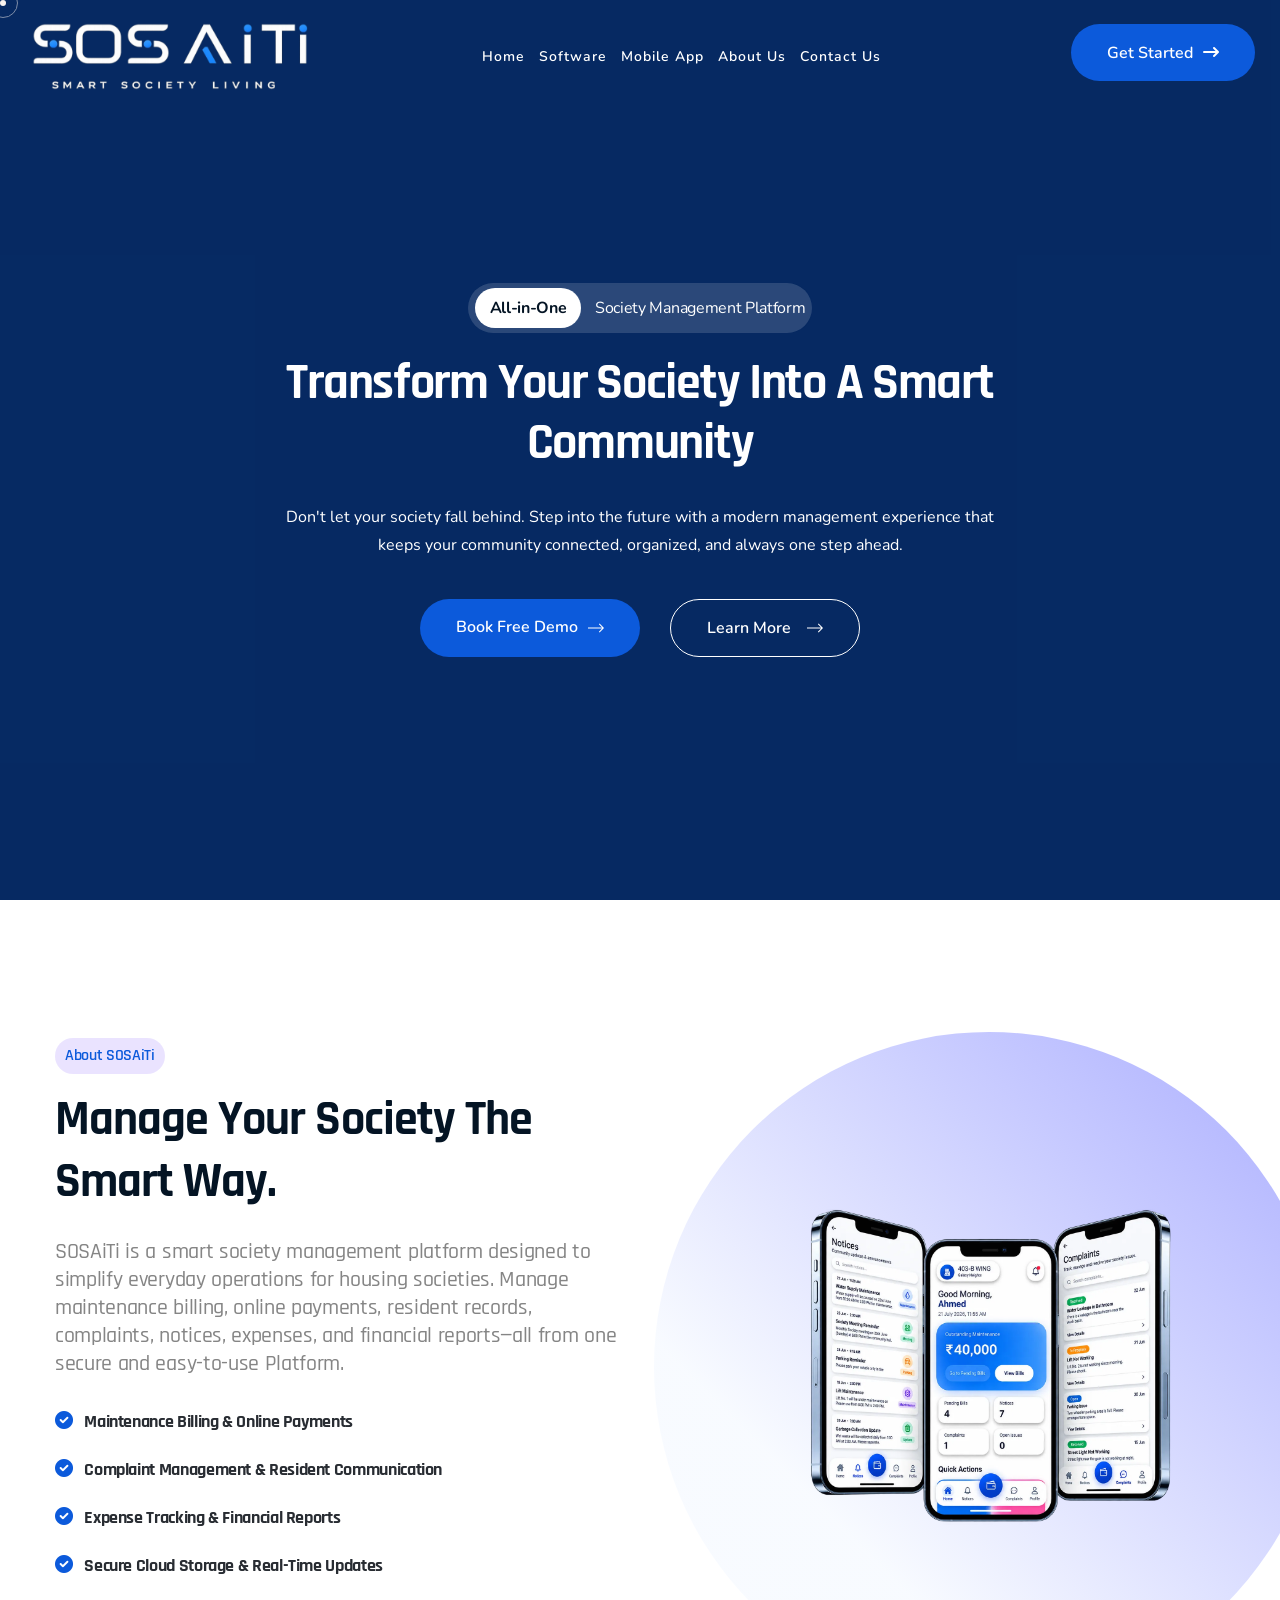
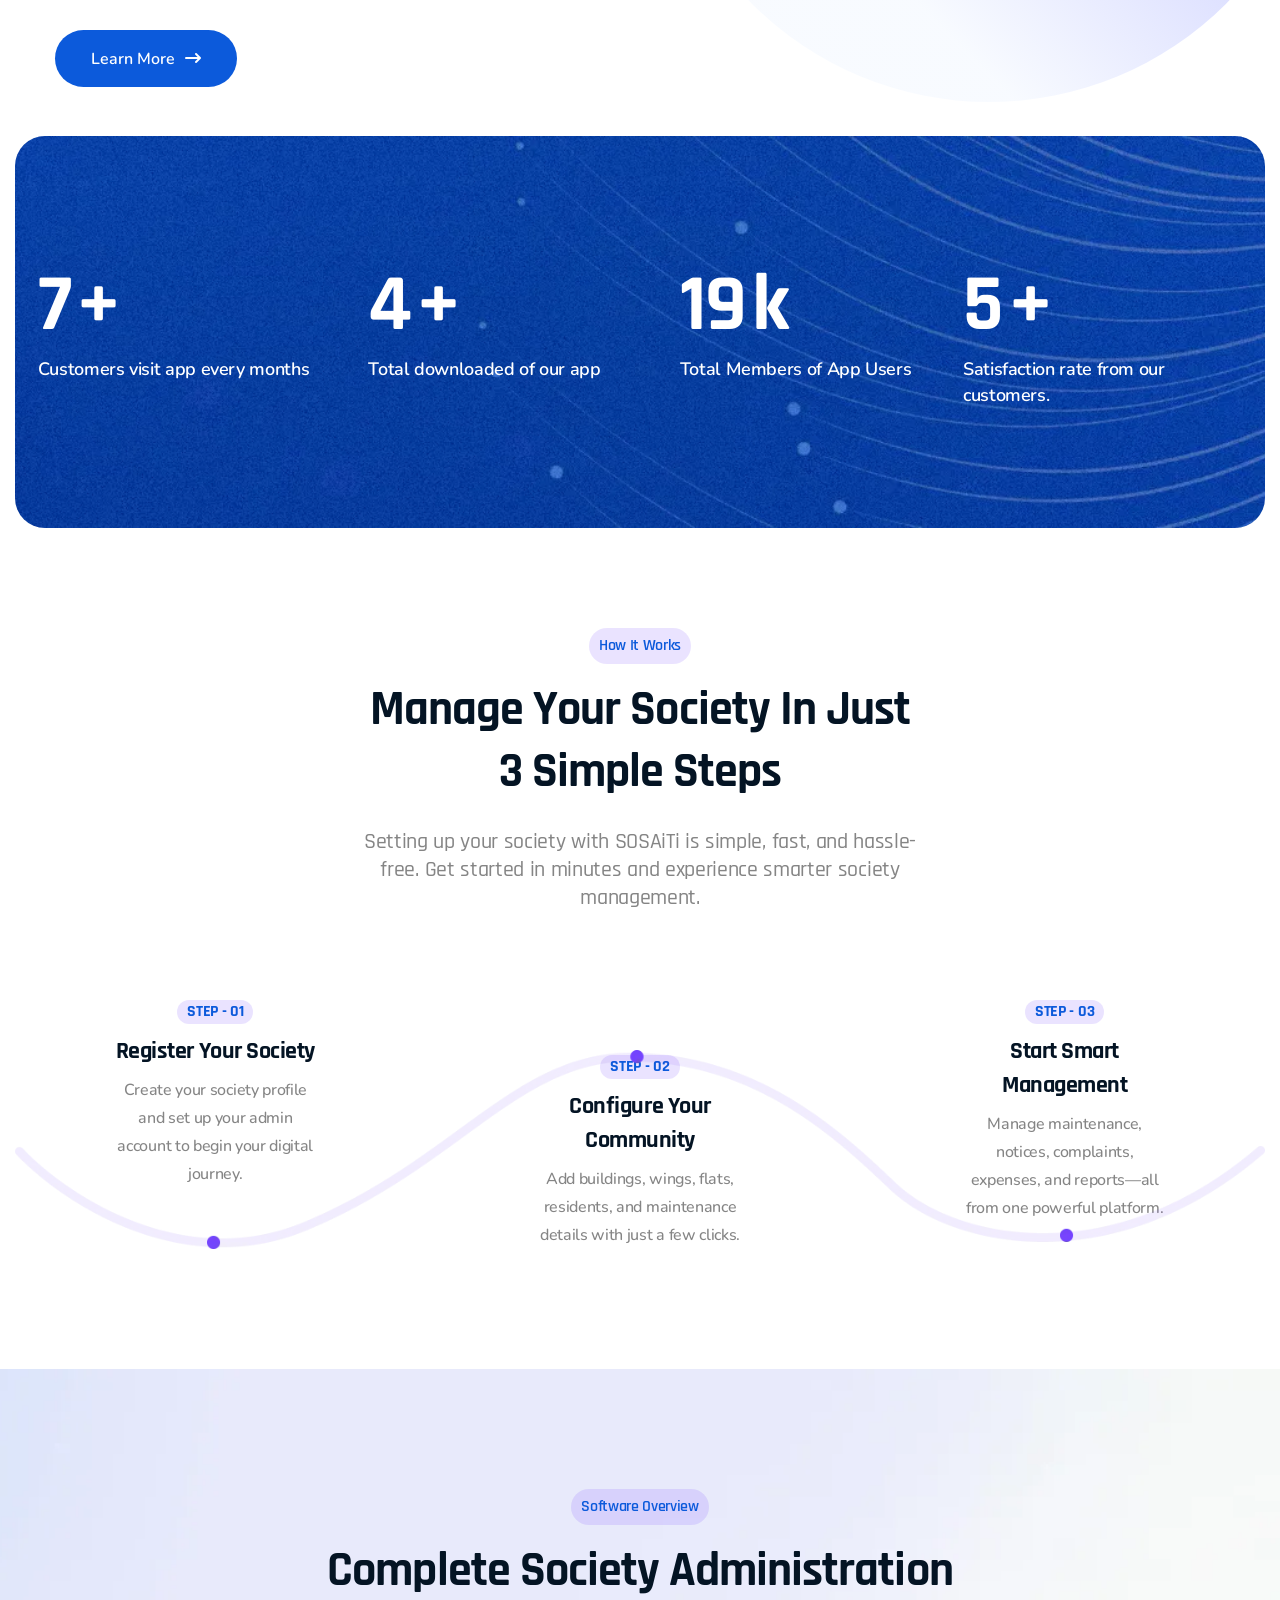
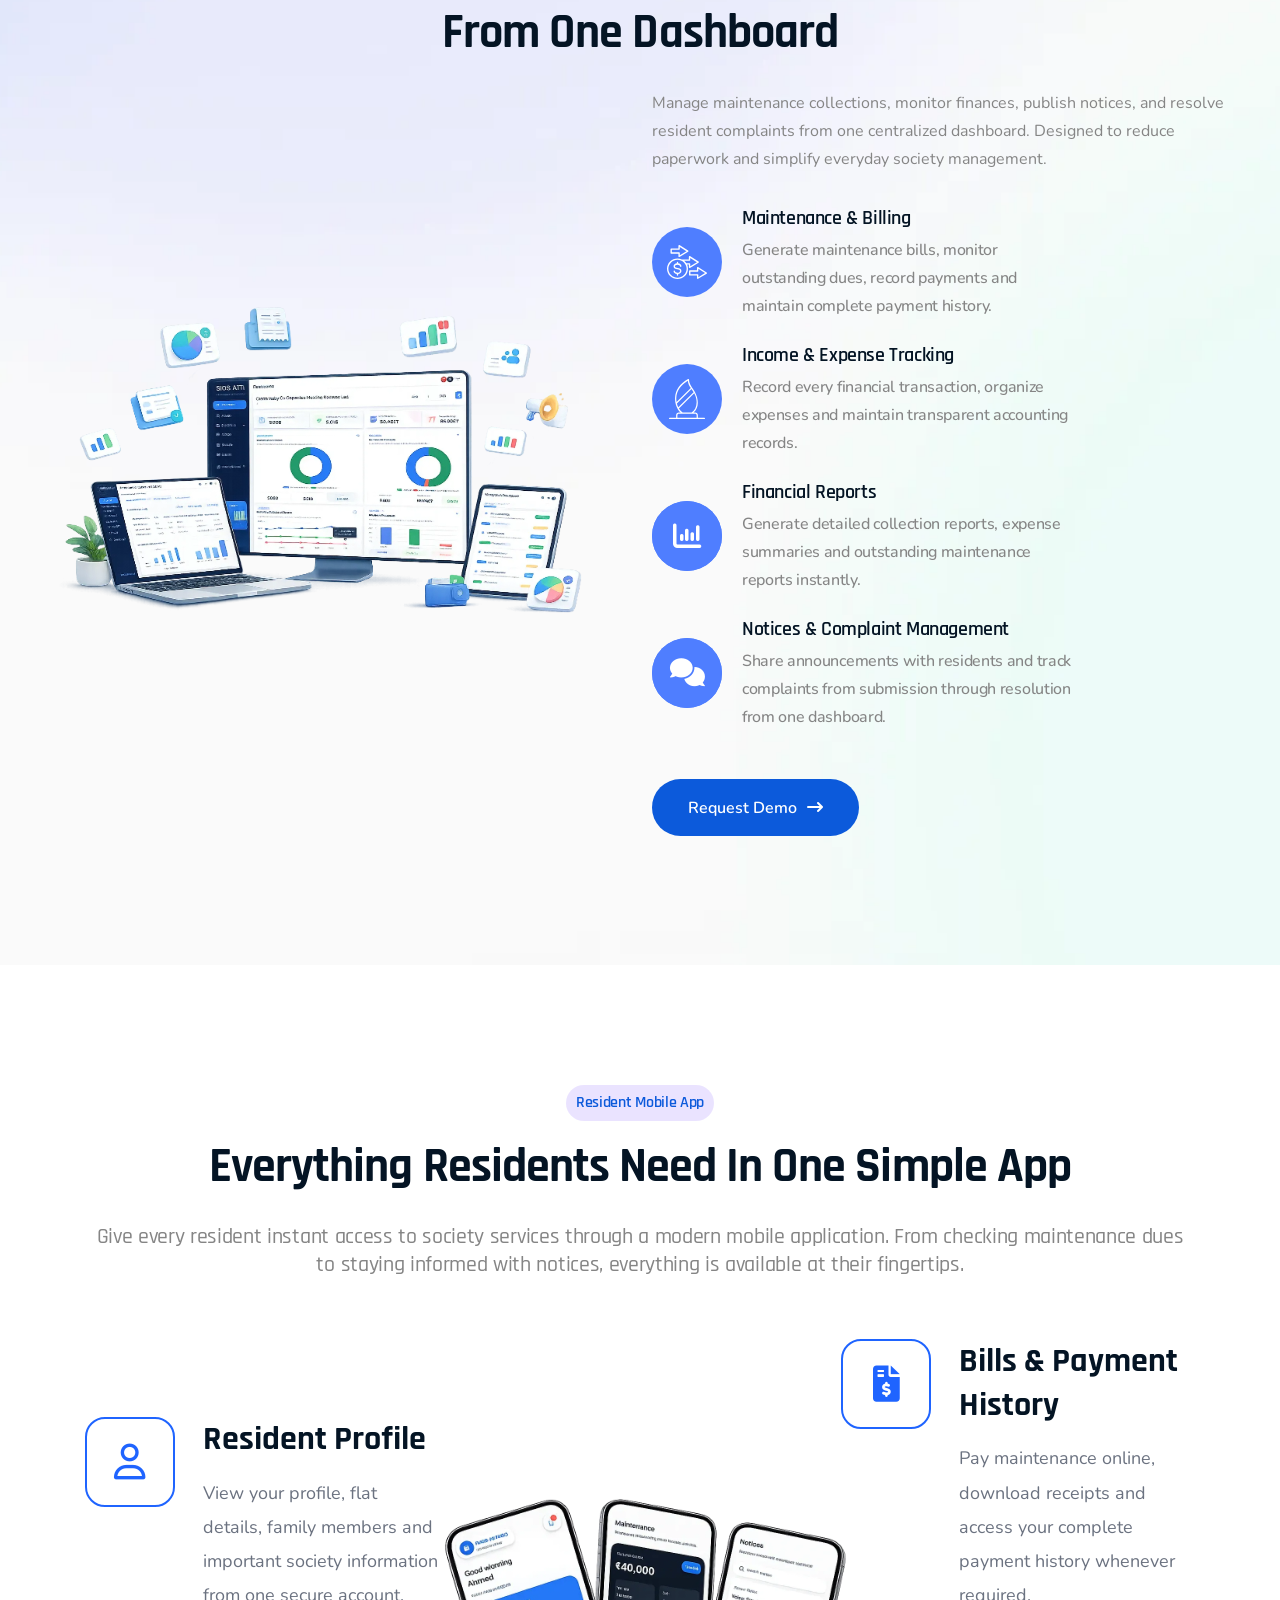
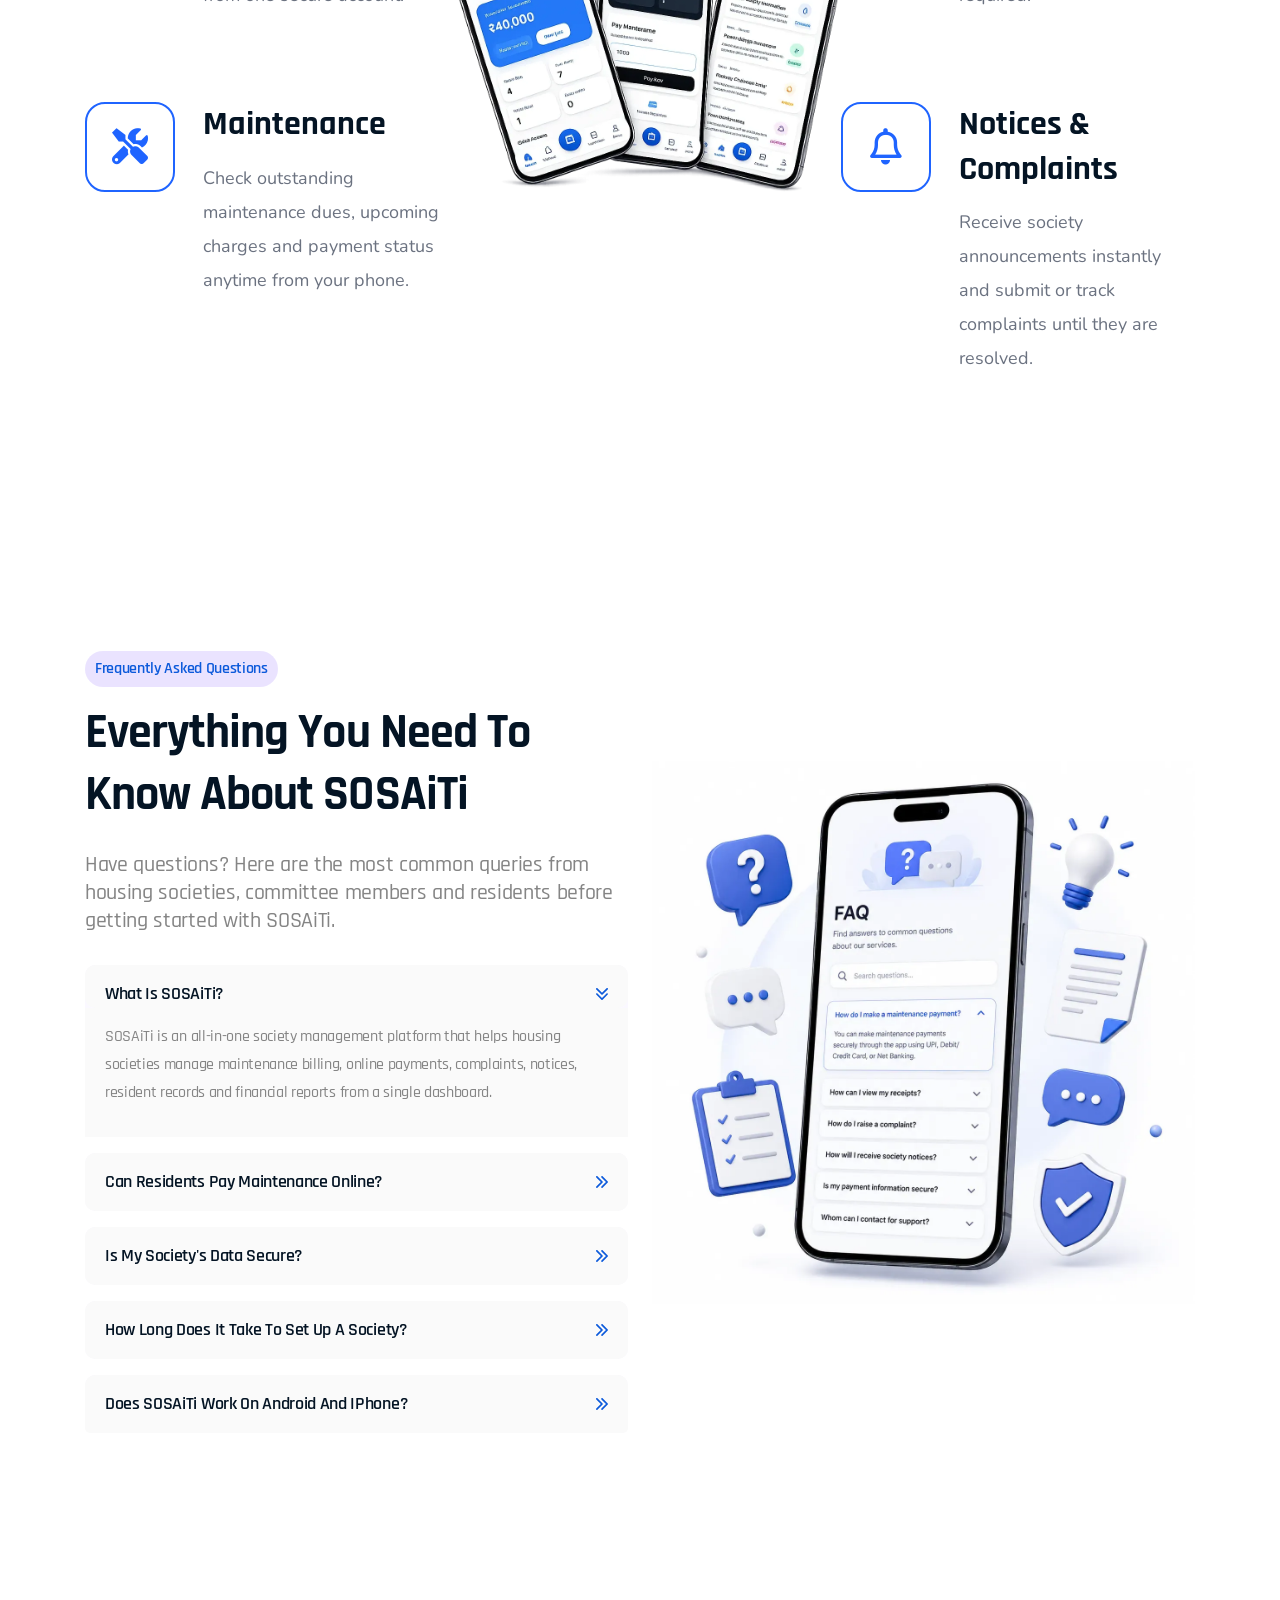
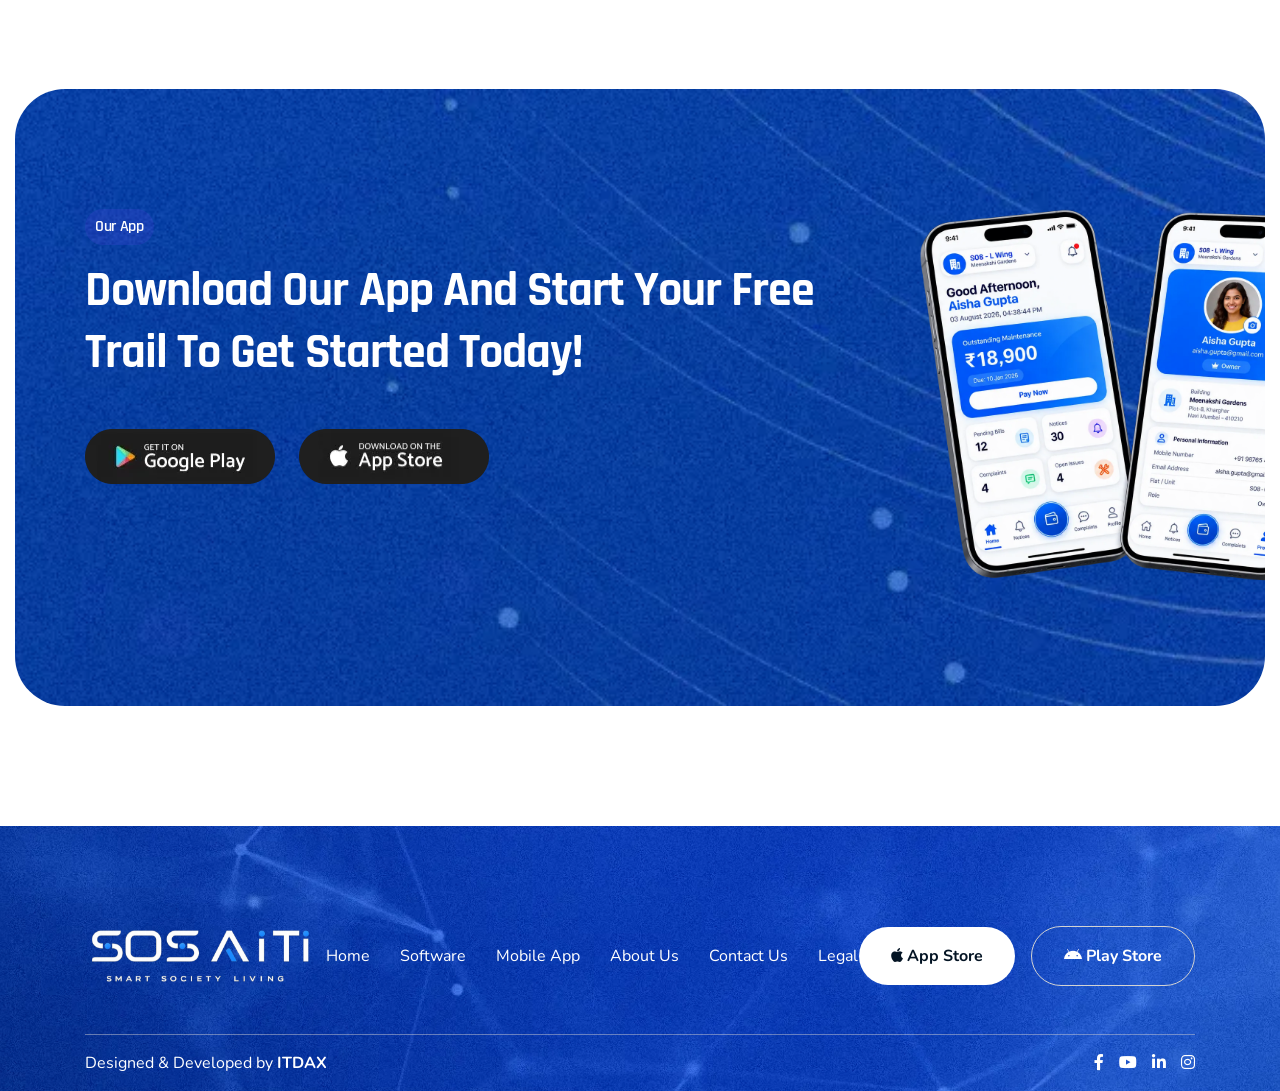
==== commit 99f94f23: "23" ====
--- a/index.html
+++ b/index.html
@@ -132,20 +132,23 @@
     <meta property="og:description"
         content="Manage society maintenance, online payments, bills, complaints, notices and resident communication with SOSAiTi. Smart, simple and connected society living.">
 
-    <meta property="og:url"
-        content="https://sosaiti.com/">
-
-    <meta property="og:locale"
-        content="en_IN">
-
-    <meta property="og:image"
-        content="https://sosaiti.com/assets/images/advantage/og-image.png">
-
-    <meta property="og:image:secure_url"
-        content="https://sosaiti.com/assets/images/advantage/og-image.png">
-
-    <meta property="og:image:type"
-        content="image/svg+xml">
+   <meta property="og:url"
+      content="https://sosaiti.com/">
+
+<meta property="og:image"
+      content="https://sosaiti.com/assets/images/advantage/og-image.png">
+
+<meta property="og:image:secure_url"
+      content="https://sosaiti.com/assets/images/advantage/og-image.png">
+
+<meta property="og:image:type"
+      content="image/png">
+
+<meta property="og:image:width"
+      content="4800">
+
+<meta property="og:image:height"
+      content="2520">
 
     <meta property="og:image:alt"
         content="SOSAiTi – Smart Society Living">
@@ -165,7 +168,7 @@
         content="A smart society management platform for maintenance payments, bills, complaints, notices and connected community living.">
 
     <meta name="twitter:image"
-        content="https://sosaiti.com/assets/images/logo/logo2.svg">
+       content="https://sosaiti.com/assets/images/advantage/og-image.png">
 
     <meta name="twitter:image:alt"
         content="SOSAiTi – Smart Society Living">
@@ -1328,9 +1331,9 @@
                                             and start your free trail to get
                                             started today!</h2>
                                     </div>
-                                    <a class="playstore" href="https://play.google.com/store"><img
+                                    <a class="playstore" href="coming-soon.html"><img
                                             src="assets/images/cta/ctaplayStore1_1.webp" alt="img"></a>
-                                    <a href="https://www.apple.com/store"><img
+                                    <a href="coming-soon.html"><img
                                             src="assets/images/cta/ctaAppleStore1_1.webp" alt="img"></a>
                                 </div>
                             </div>
@@ -1379,10 +1382,10 @@
                     </ul>
                     <div class="store-links wow fadeInUp" data-wow-delay=".7s">
                         <div class="apple">
-                            <a href="#"><i class="fa-brands fa-apple"></i> App Store</a>
+                            <a href="coming-soon.html"><i class="fa-brands fa-apple"></i> App Store</a>
                         </div>
                         <div class="play">
-                            <a href="#"><i class="fa-brands fa-android"></i> Play Store</a>
+                            <a href="coming-soon.html"><i class="fa-brands fa-android"></i> Play Store</a>
                         </div>
                     </div>
                 </div>
